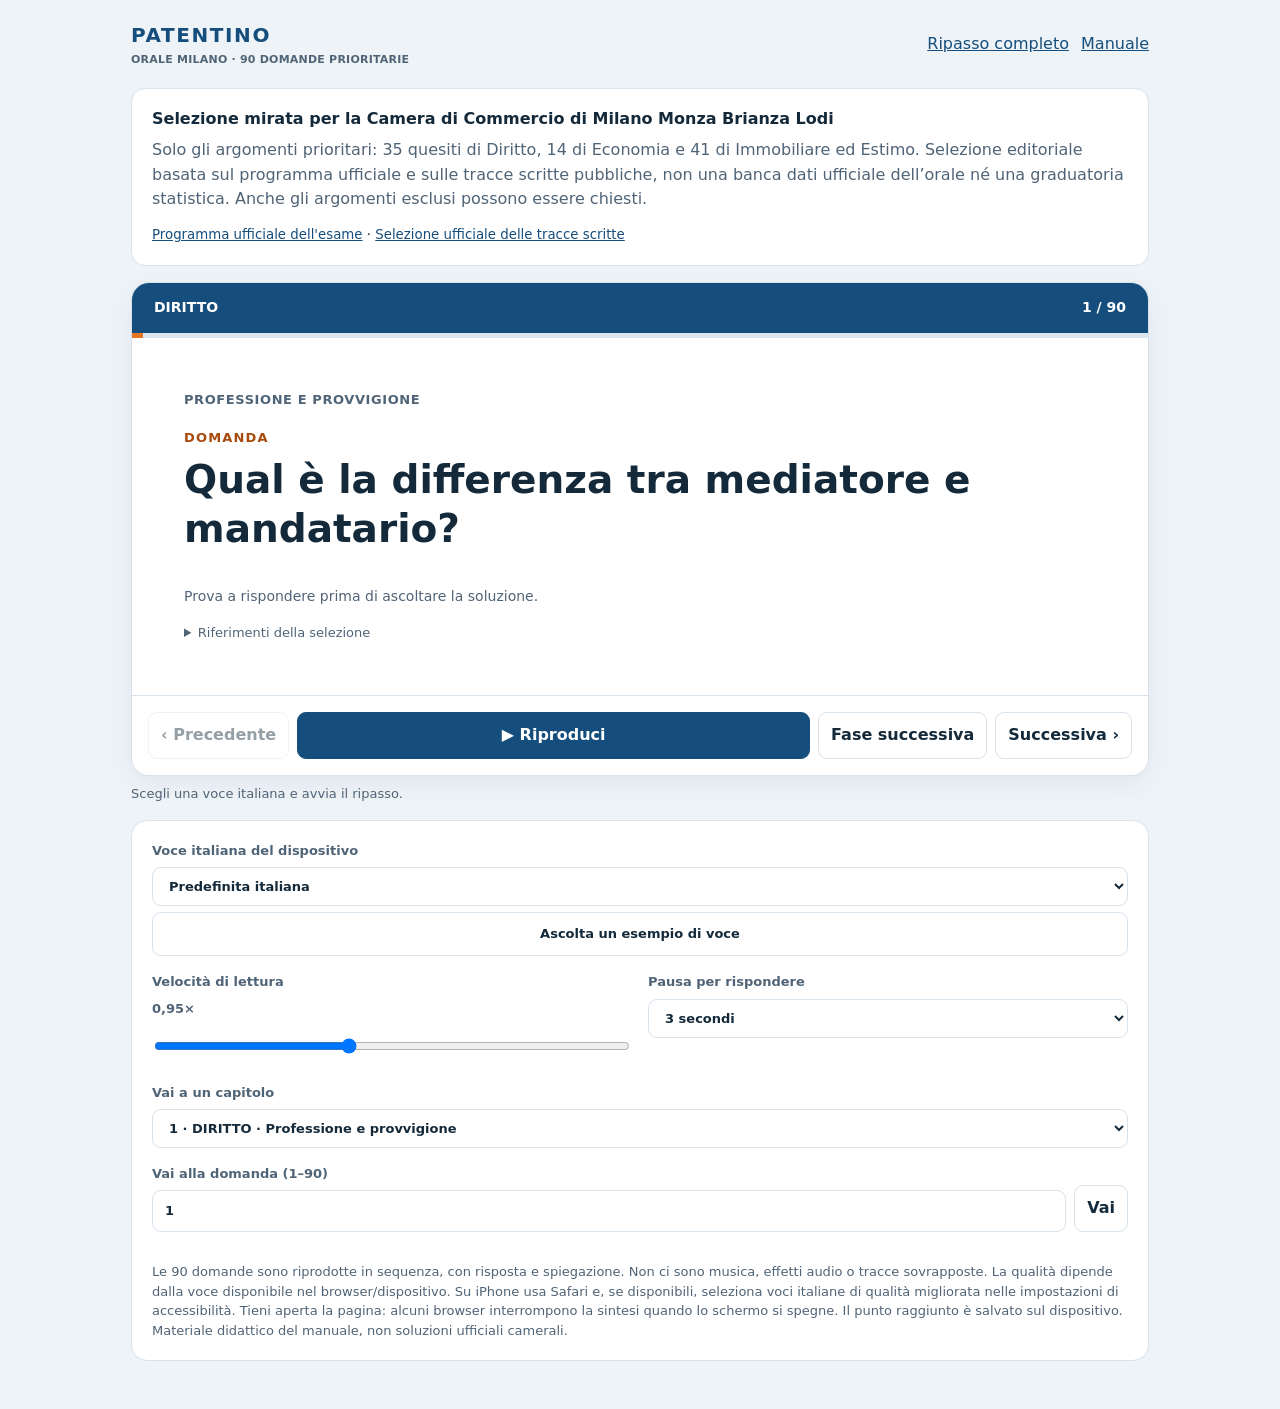
==== orale-milano.html @ 6b8398b7 "Crea selezione di 90 domande prioritarie per orale Milano, con player vocale e riferimenti" ====
<!doctype html>
<html lang="it"><head><meta charset="utf-8"><meta name="viewport" content="width=device-width,initial-scale=1,viewport-fit=cover"><meta name="theme-color" content="#154e7d"><title>PATENTINO | Orale Milano – Domande prioritarie</title>
<style>
:root{color-scheme:light;--blue:#154e7d;--ink:#142a3a;--orange:#e87522;--paper:#fff;--muted:#506477;--line:#d8e2ea}*{box-sizing:border-box}body{margin:0;font:16px/1.55 system-ui,-apple-system,BlinkMacSystemFont,"Segoe UI",sans-serif;background:#eef3f7;color:var(--ink)}main{max-width:1050px;margin:auto;padding:20px 16px 48px}header{display:flex;align-items:center;justify-content:space-between;gap:16px;margin:0 0 20px}.brand{font-weight:850;letter-spacing:.08em;color:var(--blue);font-size:20px}.brand small{display:block;font-size:11px;letter-spacing:.02em;font-weight:600;color:var(--muted)}a{color:var(--blue)}.screen{background:white;border:1px solid var(--line);border-radius:18px;overflow:hidden;box-shadow:0 8px 26px #173e6010}.top{background:var(--blue);color:#fff;padding:14px 22px;display:flex;justify-content:space-between;gap:12px;font-size:14px;font-weight:600}.progress{height:5px;background:#dbe7ef}.progress b{height:100%;display:block;background:var(--orange);transition:width .2s}.content{padding:clamp(22px,5vw,52px);min-height:340px;display:flex;flex-direction:column;justify-content:center}.module{font-size:13px;font-weight:700;letter-spacing:.045em;color:var(--muted);text-transform:uppercase}.stage{font-size:13px;font-weight:800;color:#a84a0c;margin:18px 0 8px;letter-spacing:.09em}h1{font-size:clamp(23px,3.8vw,39px);line-height:1.25;margin:0 0 20px;overflow-wrap:anywhere}.body{font-size:clamp(17px,2.6vw,25px);line-height:1.6;white-space:pre-wrap;overflow-wrap:anywhere}.hint{font-size:14px;color:var(--muted);margin:12px 0 0}.controls{display:flex;align-items:center;flex-wrap:wrap;gap:8px;padding:16px;border-top:1px solid var(--line)}button,select,input{font:inherit;border:1px solid var(--line);border-radius:9px;background:white;color:var(--ink);padding:10px 12px;max-width:100%}button{cursor:pointer;font-weight:650;min-height:44px}button:disabled{opacity:.45;cursor:default}.primary{background:var(--blue);border-color:var(--blue);color:#fff;flex:1;min-width:145px}.settings{display:grid;grid-template-columns:repeat(2,minmax(0,1fr));gap:16px;background:#fff;padding:20px;margin-top:16px;border:1px solid var(--line);border-radius:16px}label{display:flex;flex-direction:column;gap:6px;font-size:13px;font-weight:650;color:var(--muted)}select{width:100%;color:var(--ink)}.inline{display:flex;align-items:center;gap:8px}.inline input{flex:1;min-width:0}.wide{grid-column:1/-1}.note{color:var(--muted);font-size:13px;line-height:1.5;margin-top:14px}#status{font-size:13px;color:var(--muted);min-height:1.5em;margin:8px 0}.question-picker{display:flex;gap:8px;align-items:end}.question-picker label{flex:1}.question-picker input{width:100%}.error{color:#a52719}button:focus-visible,select:focus-visible,input:focus-visible,a:focus-visible{outline:3px solid #e87522;outline-offset:2px}@media(max-width:600px){.settings{grid-template-columns:1fr}.wide{grid-column:auto}.content{min-height:350px}.top{font-size:12px;padding:12px 15px}.controls button{padding:9px 10px}.brand{font-size:17px}}@media(prefers-reduced-motion:reduce){*{transition:none!important}}
</style></head><body><main><header><div class="brand">PATENTINO<small>ORALE MILANO · 90 DOMANDE PRIORITARIE</small></div><div style="display:flex;gap:12px;flex-wrap:wrap;justify-content:flex-end"><a href="./videoripasso-voce.html">Ripasso completo</a><a href="./index.html">Manuale</a></div></header>
<section style="background:#fff;border:1px solid var(--line);border-radius:14px;padding:18px 20px;margin-bottom:16px"><strong>Selezione mirata per la Camera di Commercio di Milano Monza Brianza Lodi</strong><p style="margin:6px 0 10px;color:var(--muted)">Solo gli argomenti prioritari: 35 quesiti di Diritto, 14 di Economia e 41 di Immobiliare ed Estimo. Selezione editoriale basata sul programma ufficiale e sulle tracce scritte pubbliche, non una banca dati ufficiale dell’orale né una graduatoria statistica. Anche gli argomenti esclusi possono essere chiesti.</p><small><a href="https://www.milomb.camcom.it/materie-e-svolgimento-esame-mediatori" target="_blank" rel="noopener">Programma ufficiale dell'esame</a> · <a href="https://www.milomb.camcom.it/database-esami-selezione-domande-prove-scritte" target="_blank" rel="noopener">Selezione ufficiale delle tracce scritte</a></small></section>
<section class="screen" aria-label="Lettore didattico"><div class="top"><span id="sector">DIRITTO</span><span id="counter">1 / 90</span></div><div class="progress"><b id="progress"></b></div><div class="content"><div id="module" class="module"></div><div id="stage" class="stage"></div><h1 id="question"></h1><div id="body" class="body"></div><p class="hint" id="hint"></p><details id="evidence" style="margin-top:16px;font-size:13px;color:var(--muted)"><summary>Riferimenti della selezione</summary><div id="evidence-body"></div></details></div><div class="controls"><button id="prev" type="button">‹ Precedente</button><button id="play" class="primary" type="button">▶ Avvia ripasso</button><button id="skip" type="button">Fase successiva</button><button id="next" type="button">Successiva ›</button></div></section>
<p id="status" role="status">Scegli una voce italiana e avvia il ripasso.</p>
<section class="settings"><label class="wide">Voce italiana del dispositivo<select id="voice"><option value="">Predefinita italiana</option></select><button id="preview" type="button">Ascolta un esempio di voce</button></label><label>Velocità di lettura <span id="rateLabel">0,95×</span><input id="rate" type="range" min="0.75" max="1.25" step="0.05" value="0.95"></label><label>Pausa per rispondere<select id="delay"><option value="0">Nessuna</option><option value="3" selected>3 secondi</option><option value="5">5 secondi</option><option value="10">10 secondi</option></select></label><label class="wide">Vai a un capitolo<select id="chapter"></select></label><div class="wide question-picker"><label>Vai alla domanda (1–90)<input type="number" id="jump" min="1" max="90" value="1"></label><button id="go" type="button">Vai</button></div><div class="wide note">Le 90 domande sono riprodotte in sequenza, con risposta e spiegazione. Non ci sono musica, effetti audio o tracce sovrapposte. La qualità dipende dalla voce disponibile nel browser/dispositivo. Su iPhone usa Safari e, se disponibili, seleziona voci italiane di qualità migliorata nelle impostazioni di accessibilità. Tieni aperta la pagina: alcuni browser interrompono la sintesi quando lo schermo si spegne. Il punto raggiunto è salvato sul dispositivo. Materiale didattico del manuale, non soluzioni ufficiali camerali.</div></section></main>
<script id="data" type="application/json">[{"n":1,"sector":"diritto","module":"Professione e provvigione","level":"STANDARD","q":"Qual è la differenza tra mediatore e mandatario?","a":"Il mediatore ex art. 1754 c.c. mette in relazione due o più parti per concludere un affare senza vincoli di collaborazione, dipendenza o rappresentanza.","e":"Il mandatario, invece, è obbligato a compiere atti giuridici nell’interesse del mandante, con o senza rappresentanza. La differenza fondamentale è tra terzietà della mediazione tipica e obbligo di agire per il mandante.","original":1,"trace":[{"line":272,"topic":"PROFESSIONALE","question":"Qual è il carattere distintivo del mediatore?"},{"line":33,"topic":"DIRITTO CIVILE","question":"Che cosa si obbliga a compiere una parte nel contratto di mandato?"}]},{"n":2,"sector":"diritto","module":"Professione e provvigione","level":"STANDARD","q":"Quando matura la provvigione?","a":"Il diritto alla provvigione nasce, ai sensi dell’art. 1755 c.c., quando l’affare è concluso per effetto dell’intervento del mediatore.","e":"Non occorre necessariamente il rogito: un preliminare vincolante può essere sufficiente. Vanno considerate le condizioni sospensive e la concreta efficacia dell’accordo; la prescrizione è ordinariamente annuale ex art. 2950 c.c.","original":2,"trace":[{"line":43,"topic":"DIRITTO CIVILE","question":"In quanto tempo si prescrive il diritto del mediatore al pagamento della provvigione?"},{"line":326,"topic":"PROFESSIONALE","question":"In quanto tempo si prescrive il diritto alla provvigione dell'agente immobiliare ?"}]},{"n":3,"sector":"diritto","module":"Professione e provvigione","level":"STANDARD","q":"Quali circostanze il mediatore deve comunicare alle parti?","a":"L’art. 1759 c.c. impone al mediatore di comunicare alle parti le circostanze note relative alla valutazione e alla sicurezza dell’affare.","e":"La diligenza professionale impedisce di ignorare informazioni che si era tenuti a conoscere; per esempio gravami o elementi rilevanti della situazione dell’immobile.","original":3,"trace":[{"line":336,"topic":"PROFESSIONALE","question":"Nelle fase delle trattative mediate dall'agente immobiliare qual è la più facile violazione del dovere di buona fede da parte del mediatore?"}]},{"n":4,"sector":"diritto","module":"Professione e provvigione","level":"AVANZATA","q":"Una proposta accettata è subordinata al mutuo. L'agente sostiene che la provvigione è già esigibile perché il preliminare è concluso. Ha ragione?","a":"No: l'art. 1757 c.c. fa sorgere il diritto alla provvigione al verificarsi della condizione sospensiva. Occorre distinguere la conclusione del contratto dalla maturazione del compenso. Se la condizione non si avvera, il diritto non sorge secondo questa regola.","e":"Non confondere proposta accettata con condizione avverata.","original":4,"trace":[{"line":280,"topic":"PROFESSIONALE","question":"E' possibile sottoporre il pagamento della provvigione immobiliare ad una condizione potestativa?"}]},{"n":5,"sector":"diritto","module":"Professione e provvigione","level":"AVANZATA","q":"Quando spettano al mediatore il rimborso delle spese e la provvigione? E se intervengono due mediatori?","a":"La provvigione ex art. 1755 presuppone l'affare concluso per effetto dell'intervento. L'art. 1756 prevede separatamente, salvo patti o usi contrari, il rimborso delle spese da parte del soggetto per incarico del quale sono state eseguite anche se l'affare non si conclude. L'art. 1758 c.c. prevede che, se l'affare si conclude per l'intervento di più mediatori, ciascuno abbia diritto a una quota della provvigione. Si deve accertare il contributo causale di ciascuno e il rapporto concreto; non basta avere avuto un incarico.","e":"Gli artt. 1755–1758 c.c. distinguono compenso, spese e pluralità di mediatori: il solo incarico o una visita non bastano per la provvigione.","original":7,"trace":[{"line":292,"topic":"PROFESSIONALE","question":"L'agente immobiliare ha diritto alle spese?"}]},{"n":6,"sector":"diritto","module":"Professione e provvigione","level":"STANDARD","q":"Quali requisiti servono per esercitare l’attività?","a":"Occorrono i requisiti personali e professionali previsti dalla legge 39/1989, il superamento dell’esame e gli adempimenti di avvio al Registro imprese/REA, inclusa la SCIA secondo il caso.","e":"Vanno mantenuti i requisiti, rispettate le incompatibilità e gli obblighi relativi a polizza RC e deposito dei formulari.","original":69,"trace":[{"line":309,"topic":"PROFESSIONALE","question":"Quali caratteristiche necessarie e indispensabili deve avere, secondo la vigente normativa, l'agente d'affari in mediazione?"},{"line":288,"topic":"PROFESSIONALE","question":"In quale momento l'agente d'affari in mediazione deve dimostrare la stipula della polizza assicurativa?"},{"line":284,"topic":"PROFESSIONALE","question":"Il mediatore immobiliare che intende utilizzare, nell'esercizio della sua attività, moduli e formulari\" ha l'obbligo di depositarli a quale ufficio della Camera di commercio?\""}]},{"n":7,"sector":"diritto","module":"Professione e provvigione","level":"STANDARD","q":"Quali sono gli obblighi antiriciclaggio di un’agenzia?","a":"Ai sensi del d.lgs. 231/2007, quando ricorrono i presupposti, l’agente deve effettuare adeguata verifica della clientela, identificare il titolare effettivo, valutare il rischio, conservare le informazioni e segnalare le operazioni sospette all’UIF.","e":"La segnalazione è riservata e non coincide con una denuncia penale.","original":68,"trace":[{"line":271,"topic":"PROFESSIONALE","question":"Ai fini dell'antiriciclaggio chi è il titolare effettivo nell'ambito societario?"},{"line":303,"topic":"PROFESSIONALE","question":"Le agenzie immobiliari conservano i documenti acquisiti sia per assolvere agli obblighi di adeguata verifica della clientela che quelli riguardanti l'operazione, per un periodo di?"},{"line":306,"topic":"PROFESSIONALE","question":"Qual è la legge in materia di antiriciclaggio?"}]},{"n":8,"sector":"diritto","module":"Professione e provvigione","level":"STANDARD","q":"Quali sono le incompatibilità dell'agente immobiliare e quali conseguenze ha l'esercizio abusivo?","a":"L'art. 5 della legge 39/1989 prevede incompatibilità con attività imprenditoriali di produzione, vendita, rappresentanza o promozione dei beni dello stesso settore, con determinati rapporti di lavoro e professioni dello stesso settore, nonché con situazioni di conflitto d'interessi. Occorre verificare le eccezioni e la disciplina vigente. Chi esercita senza i requisiti e gli adempimenti richiesti è soggetto a sanzioni e non ha diritto alla provvigione.","e":"Non confondere il superamento dell'esame con l'avvio dell'attività mediante SCIA e iscrizione al Registro imprese/REA. L'esercizio abusivo può comportare restituzione delle provvigioni e, nei casi previsti, conseguenze penali.","original":null,"trace":[{"line":275,"topic":"PROFESSIONALE","question":"Con cosa è incompatibile l'attività di mediazione immobiliare?"},{"line":318,"topic":"PROFESSIONALE","question":"Chi ha svolto operazioni di mediazione senza essere iscritto al REA ha l'obbligo di restituire la provvigione riscossa?"},{"line":320,"topic":"PROFESSIONALE","question":"Dopo quante sanzioni amministrative per lo svolgimento abusivo dell'attività si applicano le pene previste dall'art. 348 C.P. (esercizio abusivo di una professione)"}],"source":"Legge 3 febbraio 1989, n. 39, artt. 5, 6 e 8"},{"n":9,"sector":"diritto","module":"Proprietà, diritti reali e obbligazioni","level":"STANDARD","q":"Distinguimi capacità giuridica e capacità di agire.","a":"La capacità giuridica è l’idoneità a essere titolare di diritti e doveri e si acquista con la nascita.","e":"La capacità di agire è l’idoneità a compiere validamente atti giuridici e si acquista di regola a 18 anni. Un minore può essere proprietario di una casa ereditata senza poterla vendere autonomamente.","original":9,"trace":[{"line":56,"topic":"DIRITTO CIVILE","question":"In quale momento si acquista la capacità giuridica?"}]},{"n":10,"sector":"diritto","module":"Proprietà, diritti reali e obbligazioni","level":"STANDARD","q":"Quali sono i diritti reali di godimento? Spiega in particolare usufrutto, nuda proprietà e servitù.","a":"Tra i diritti reali di godimento rientrano usufrutto, uso, abitazione, superficie, enfiteusi e servitù. L’usufrutto consente di godere del bene altrui rispettandone la destinazione; uso e abitazione hanno contenuto più ristretto; la superficie separa la costruzione dalla proprietà del suolo, mentre la servitù è un peso a vantaggio di un altro fondo. Per l’enfiteusi si veda anche il modulo di estimo legale.","e":"L'usufrutto di una persona fisica non può eccedere la sua vita; alla sua estinzione la proprietà si consolida. Le servitù gravano su un fondo a vantaggio di un altro fondo.","original":12,"trace":[{"line":29,"topic":"DIRITTO CIVILE","question":"In che cosa consiste il diritto di superficie?"},{"line":55,"topic":"DIRITTO CIVILE","question":"Che cosa attribuisce l’usufrutto al titolare del diritto?"},{"line":62,"topic":"DIRITTO CIVILE","question":"La durata dell’usufrutto può eccedere la vita dell’usufruttuario?"}]},{"n":11,"sector":"diritto","module":"Proprietà, diritti reali e obbligazioni","level":"STANDARD","q":"Qual è la differenza tra possesso e detenzione? Come funziona l'usucapione?","a":"Il possesso è il potere sulla cosa manifestato in un’attività corrispondente alla proprietà o a un altro diritto reale; la detenzione implica il riconoscimento del potere altrui. Un conduttore detiene normalmente l’immobile del locatore. Il possesso utile può condurre all’usucapione se sussistono i requisiti di legge.","e":"L'usucapione ordinaria degli immobili richiede possesso utile protratto per venti anni; esistono fattispecie con termini differenti. Gli atti di tolleranza non bastano.","original":13,"trace":[{"line":39,"topic":"DIRITTO CIVILE","question":"Di che cosa si compone il possesso?"},{"line":27,"topic":"DIRITTO CIVILE","question":"Il diritto di proprietà si estingue per prescrizione?"}]},{"n":12,"sector":"diritto","module":"Proprietà, diritti reali e obbligazioni","level":"STANDARD","q":"Che cos’è un’obbligazione solidale?","a":"Nella solidarietà passiva più debitori sono tenuti alla medesima prestazione e il creditore può pretendere l’intero da ciascuno.","e":"Chi adempie libera gli altri verso il creditore, salvi i rapporti interni e il diritto di regresso secondo la disciplina applicabile.","original":17,"trace":[]},{"n":13,"sector":"diritto","module":"Proprietà, diritti reali e obbligazioni","level":"STANDARD","q":"Qual è la differenza tra pegno, ipoteca e fideiussione?","a":"Pegno e ipoteca sono garanzie reali e attribuiscono prelazione: il pegno riguarda tipicamente mobili o crediti, l’ipoteca beni immobili e altri beni previsti, mediante iscrizione.","e":"La fideiussione è invece una garanzia personale: un terzo si obbliga verso il creditore a garantire il debito altrui.","original":18,"trace":[{"line":38,"topic":"DIRITTO CIVILE","question":"Che cos’è il pegno?"},{"line":64,"topic":"DIRITTO CIVILE","question":"Che cos'è la fideiussione?"},{"line":311,"topic":"PROFESSIONALE","question":"Quali sono le garanzie reali che la legge prevede per i contratti ?"}]},{"n":14,"sector":"diritto","module":"Proprietà, diritti reali e obbligazioni","level":"STANDARD","q":"Illustra ipoteca volontaria, giudiziale e legale e applicalo a un caso immobiliare.","a":"L’ipoteca è un diritto reale di garanzia che richiede pubblicità immobiliare. L’ipoteca può avere titolo volontario, giudiziale o legale secondo la disciplina. L’iscrizione nei registri immobiliari è essenziale; il grado conta nel rapporto fra creditori ipotecari. Non coincide con la proprietà del bene e non impedisce in assoluto il suo trasferimento, pur esponendo l’acquirente ai rischi della garanzia se non cancellata o gestita. Durata dell’efficacia dell’iscrizione e rinnovazione seguono regole proprie. La cancellazione deve risultare nei registri e può seguire procedure differenti in funzione del tipo di finanziamento.","e":"Un venditore estingue il mutuo: occorre verificare il procedimento applicabile per la cancellazione dell’ipoteca. Attenzione: Estinzione del debito e cancellazione formale dell’ipoteca non sono sempre simultanee.","original":106,"trace":[{"line":9,"topic":"DIRITTO CIVILE","question":"Cosa determina il grado di un'ipoteca?"},{"line":32,"topic":"DIRITTO CIVILE","question":"Da che cosa dipende il grado dell’ipoteca?"},{"line":579,"topic":"PUBBLICITÀ IMMOBILIARE","question":"A seconda delle fonti, l'ipoteca si distingue in:"}]},{"n":15,"sector":"diritto","module":"Contratti e compravendita","level":"STANDARD","q":"Quali sono gli elementi essenziali del contratto?","a":"Gli elementi essenziali sono accordo delle parti, causa, oggetto e forma quando prescritta a pena di nullità.","e":"Il contratto è l’accordo diretto a costituire, regolare o estinguere un rapporto giuridico patrimoniale; la vendita immobiliare richiede forma scritta.","original":26,"trace":[{"line":5,"topic":"DIRITTO CIVILE","question":"Come si perfeziona un contratto consensuale?"},{"line":312,"topic":"PROFESSIONALE","question":"Quando un contratto può dirsi concluso?"}]},{"n":16,"sector":"diritto","module":"Contratti e compravendita","level":"AVANZATA","q":"Il venditore firma una proposta modificando soltanto il termine del rogito. Si è concluso il contratto?","a":"No, se la modifica costituisce accettazione non conforme: l'art. 1326 c.c. la considera nuova proposta. Occorre una successiva accettazione conforme comunicata al proponente della nuova proposta.","e":"Una firma non equivale sempre ad accettazione.","original":28,"trace":[{"line":16,"topic":"DIRITTO CIVILE","question":"E' revocabile l'accettazione di una proposta contrattuale?"},{"line":45,"topic":"DIRITTO CIVILE","question":"L'accordo contrattuale normalmente è concluso nel momento in cui"}]},{"n":17,"sector":"diritto","module":"Contratti e compravendita","level":"AVANZATA","q":"Un preliminare contiene la data del rogito e una clausola mutuo: sono entrambe condizioni?","a":"No. Il termine riguarda un evento futuro certo, mentre la condizione riguarda un evento futuro incerto. Il giorno fissato per il definitivo è normalmente un termine di adempimento; la concessione del finanziamento può essere condizione sospensiva.","e":"Non confondere il termine della condizione con l'evento condizionante.","original":29,"trace":[{"line":41,"topic":"DIRITTO CIVILE","question":"Che cos’è il termine?"}]},{"n":18,"sector":"diritto","module":"Contratti e compravendita","level":"AVANZATA","q":"Una caparra di 15.000 euro è stata consegnata; il venditore è inadempiente. L'acquirente può chiedere 30.000 euro e il risarcimento integrale per lo stesso inadempimento?","a":"Con il recesso ex art. 1385 può esigere il doppio, pari a 30.000 euro. Se invece sceglie esecuzione o risoluzione, il danno si liquida secondo le regole ordinarie. Non si sommano automaticamente il rimedio del doppio e il risarcimento integrale.","e":"I rimedi della caparra non sono automaticamente cumulabili.","original":30,"trace":[{"line":7,"topic":"DIRITTO CIVILE","question":"Cos'è la caparra confirmatoria?"},{"line":57,"topic":"DIRITTO CIVILE","question":"Qual è la distinzione tra caparra e penale?"},{"line":276,"topic":"PROFESSIONALE","question":"Cosa s'intende per clausola penale?"}]},{"n":19,"sector":"diritto","module":"Contratti e compravendita","level":"STANDARD","q":"Qual è la differenza tra preliminare e definitivo?","a":"Il preliminare obbliga le parti a stipulare il definitivo e normalmente non trasferisce la proprietà.","e":"Il definitivo di vendita immobiliare trasferisce il diritto mediante il consenso validamente manifestato nella forma richiesta. Il preliminare richiede forma scritta; la sua trascrizione, nelle forme previste, ha efficacia prenotativa temporanea.","original":32,"trace":[{"line":22,"topic":"DIRITTO CIVILE","question":"Con quale tipo di contratto le parti si obbligano a compierne uno successivo?"},{"line":23,"topic":"DIRITTO CIVILE","question":"Il contratto nullo può essere sanato?"}]},{"n":20,"sector":"diritto","module":"Contratti e compravendita","level":"STANDARD","q":"Che differenza c’è fra mandato e procura?","a":"Il mandato è il contratto che obbliga il mandatario a compiere atti giuridici nell’interesse del mandante; la procura conferisce invece il potere di rappresentanza, cioè di agire in nome altrui.","e":"Il mandato può essere con o senza rappresentanza; la procura deve avere forma idonea all’atto.","original":84,"trace":[{"line":8,"topic":"DIRITTO CIVILE","question":"Cosa comporta una procura?"},{"line":33,"topic":"DIRITTO CIVILE","question":"Che cosa si obbliga a compiere una parte nel contratto di mandato?"},{"line":72,"topic":"DIRITTO CIVILE","question":"Che cos'è la procura?"}]},{"n":21,"sector":"diritto","module":"Contratti e compravendita","level":"STANDARD","q":"Confronta comodato e locazione.","a":"La locazione attribuisce il godimento di un bene per un tempo determinato dietro corrispettivo; il comodato consiste nella consegna essenzialmente gratuita di una cosa da usare e restituire.","e":"Il canone distingue normalmente la locazione dal comodato.","original":90,"trace":[{"line":3,"topic":"DIRITTO CIVILE","question":"Che tipo di contratto è il comodato"},{"line":21,"topic":"DIRITTO CIVILE","question":"Che cos’è il comodato?"},{"line":67,"topic":"DIRITTO CIVILE","question":"Che cos'è locazione?"}]},{"n":22,"sector":"diritto","module":"Contratti e compravendita","level":"STANDARD","q":"Qual è la differenza tra nullità e annullabilità di un contratto?","a":"La nullità riguarda vizi particolarmente gravi, come mancanza di elementi essenziali o contrarietà a norme imperative nei casi previsti. L'annullabilità riguarda ad esempio incapacità o vizi del consenso: il contratto produce effetti sino all'annullamento.","e":"L'azione di nullità è generalmente imprescrittibile, salvi gli effetti previsti dall'art. 1422 c.c.; quella di annullamento si prescrive ordinariamente in cinque anni. La nullità non è normalmente convalidabile, mentre l'annullabilità può essere convalidata.","original":97,"trace":[{"line":23,"topic":"DIRITTO CIVILE","question":"Il contratto nullo può essere sanato?"},{"line":46,"topic":"DIRITTO CIVILE","question":"L'annullabilità di un contratto:"},{"line":49,"topic":"DIRITTO CIVILE","question":"In quanti anni si prescrive l’azione di annullamento?"},{"line":69,"topic":"DIRITTO CIVILE","question":"La nullità di un atto può essere rilevata d'ufficio dal giudice?"}]},{"n":23,"sector":"diritto","module":"Contratti e compravendita","level":"STANDARD","q":"Illustra rescissione e risoluzione e applicalo a un caso immobiliare.","a":"Sono rimedi diversi, che riguardano momenti e presupposti differenti. La rescissione può operare per contratto concluso in stato di pericolo o per lesione in presenza dei rigorosi presupposti legali. La risoluzione riguarda invece, fra le principali ipotesi, inadempimento, impossibilità sopravvenuta ed eccessiva onerosità sopravvenuta nei contratti cui si applica. L’inadempimento non deve essere di scarsa importanza, avuto riguardo all’interesse dell’altra parte, quando questa regola è richiesta. Studia diffida ad adempiere, clausola risolutiva espressa, termine essenziale e restituzioni.","e":"Il venditore non si presenta al rogito dopo un preliminare valido: la parte non inadempiente valuta adempimento o risoluzione secondo i presupposti. Attenzione: La rescissione non è un rimedio generale contro ogni affare poco conveniente.","original":99,"trace":[{"line":15,"topic":"DIRITTO CIVILE","question":"E' prevista dall'ordinamento la risoluzione di diritto?"},{"line":75,"topic":"DIRITTO CIVILE","question":"La risoluzione del contratto per inadempimento ha efficacia retroattiva?"}]},{"n":24,"sector":"diritto","module":"Contratti e compravendita","level":"AVANZATA","q":"Il promissario venditore rifiuta il rogito. Il giudice può trasferire l'immobile anche senza la firma del venditore?","a":"L'art. 2932 c.c. consente, quando possibile e non escluso dal titolo, una sentenza che produca gli effetti del contratto non concluso. Per i trasferimenti occorre anche l'adempimento o l'offerta della controprestazione nei termini previsti. Non è un effetto automatico del preliminare.","e":"Esecuzione specifica non significa trasferimento già avvenuto.","original":104,"trace":[{"line":76,"topic":"DIRITTO CIVILE","question":"Che tipo di sentenza è quella che dà esecuzione al contratto preliminare?"}]},{"n":25,"sector":"diritto","module":"Contratti e compravendita","level":"AVANZATA","q":"Il preliminare è registrato ma non trascritto. Il venditore vende a un terzo che trascrive: la registrazione protegge come la trascrizione?","a":"No. La registrazione adempie principalmente funzioni fiscali e non produce l'effetto prenotativo dell'art. 2645-bis. Il preliminare trascritto nelle forme prescritte può tutelare contro formalità successive nei termini previsti.","e":"Registrazione e trascrizione non sono sinonimi.","original":38,"trace":[{"line":270,"topic":"PROFESSIONALE","question":"A cosa serve la trascrizione del contratto preliminare?"},{"line":580,"topic":"PUBBLICITÀ IMMOBILIARE","question":"In quali casi è obbligatoria la trascrizione dei contratti preliminari?"}]},{"n":26,"sector":"diritto","module":"Contratti e compravendita","level":"STANDARD","q":"Che cos'è l'evizione nella compravendita e che differenza c'è rispetto ai vizi della cosa?","a":"L'evizione è la perdita totale o parziale del bene acquistato per effetto di un diritto prevalente di un terzo. Il venditore è tenuto alla garanzia nei limiti e alle condizioni di legge.","e":"I vizi della cosa riguardano difetti che la rendono inidonea all'uso o ne diminuiscono apprezzabilmente il valore. Sono garanzie distinte: artt. 1483 e seguenti e 1490 e seguenti del codice civile.","original":null,"trace":[{"line":2,"topic":"DIRITTO CIVILE","question":"Che cos'è l'evizione:"}],"source":"Codice civile, artt. 1483–1495"},{"n":27,"sector":"diritto","module":"Locazioni, successioni e impresa","level":"STANDARD","q":"Spiegami la differenza fra 4+4 e 3+2.","a":"Il 4+4 abitativo a canone libero ha durata ordinaria di quattro anni più quattro, con le regole di rinnovo e disdetta previste.","e":"Il 3+2 ordinario a canone concordato ha durata di tre anni più due e deve rispettare gli accordi territoriali applicabili per la determinazione del canone. Entrambi sono disciplinati dalla legge 431/1998.","original":43,"trace":[]},{"n":28,"sector":"diritto","module":"Locazioni, successioni e impresa","level":"STANDARD","q":"Quali sono gli obblighi del locatore e del conduttore?","a":"Il locatore deve consegnare la cosa in buono stato, mantenerla idonea all’uso convenuto e garantirne il pacifico godimento.","e":"Il conduttore deve utilizzarla con diligenza, corrispondere il canone e restituirla alla fine del rapporto.","original":44,"trace":[{"line":67,"topic":"DIRITTO CIVILE","question":"Che cos'è locazione?"}]},{"n":29,"sector":"diritto","module":"Locazioni, successioni e impresa","level":"STANDARD","q":"Spiega rinnovo, disdetta e recesso nelle locazioni e applica la regola a un caso immobiliare concreto.","a":"Scadenza contrattuale, rinnovo legale, disdetta e recesso anticipato sono istituti diversi. Nei contratti abitativi le durate minime e le condizioni per impedire determinati rinnovi derivano dalla disciplina speciale. Occorre distinguere il diniego del locatore alla prima scadenza nei casi consentiti dalla legge, il successivo rinnovo e il recesso del conduttore per gravi motivi secondo regole e patti applicabili. Nei contratti non abitativi sono rilevanti ulteriori durate minime, indennità per perdita dell’avviamento ove spettante e particolari regole di preavviso. La formula ‘6 mesi di preavviso’ non descrive da sola tutte le fattispecie.","e":"Un 4+4 arriva alla prima scadenza: il locatore non può sempre impedire il rinnovo solo perché vuole aumentare il canone. Attenzione: Non confondere diniego di rinnovo del locatore e recesso del conduttore per gravi motivi.","original":46,"trace":[]},{"n":30,"sector":"diritto","module":"Locazioni, successioni e impresa","level":"AVANZATA","q":"Il proprietario vende l'appartamento locato. Il nuovo proprietario può far uscire immediatamente l'inquilino?","a":"No. Occorre verificare l'opponibilità della locazione all'acquirente secondo artt. 1599 e seguenti e la disciplina speciale. La vendita non estingue automaticamente il rapporto; possono rilevare data certa, trascrizione e durata.","e":"Vendita dell'immobile e cessazione della locazione sono distinte.","original":50,"trace":[{"line":573,"topic":"PUBBLICITÀ IMMOBILIARE","question":"I contratti di locazione di beni immobili, di durata superiore ai nove anni, devono essere trascritti?"}]},{"n":31,"sector":"diritto","module":"Locazioni, successioni e impresa","level":"STANDARD","q":"Che differenza c’è tra successione legittima e testamentaria?","a":"La successione legittima opera quando manca una valida disposizione testamentaria per i beni interessati; quella testamentaria deriva dalle disposizioni del defunto.","e":"Anche il testamento deve rispettare le quote riservate ai legittimari, ove previste. L’eredità si acquista con accettazione.","original":52,"trace":[{"line":4,"topic":"DIRITTO CIVILE","question":"Come si acquista la qualità di erede?"},{"line":26,"topic":"DIRITTO CIVILE","question":"Il diritto di accettare l'eredità si prescrive?"}]},{"n":32,"sector":"diritto","module":"Locazioni, successioni e impresa","level":"STANDARD","q":"Che cos’è l’accettazione con beneficio d’inventario?","a":"L’accettazione con beneficio d’inventario consente all’erede di limitare la responsabilità per i debiti ereditari secondo le regole di legge, mantenendo distinta la massa ereditaria dal patrimonio personale.","e":"È diversa dall’accettazione pura e semplice e richiede gli adempimenti previsti.","original":51,"trace":[{"line":51,"topic":"DIRITTO CIVILE","question":"L'erede può limitare la sua responsabilità rispetto ai debiti ereditari?"}]},{"n":33,"sector":"diritto","module":"Locazioni, successioni e impresa","level":"STANDARD","q":"Spiega legittima, collazione e riduzione delle disposizioni e applica la regola a un caso immobiliare concreto.","a":"La devoluzione ereditaria deve rispettare i diritti riservati ai legittimari secondo la legge. Le quote di riserva spettano a categorie individuate dalla legge, in rapporto a composizione della famiglia e patrimonio. Donazioni in vita e disposizioni testamentarie possono richiedere riunione fittizia per calcolare lesioni; la collazione riguarda conferimenti tra determinati coeredi, mentre l’azione di riduzione è un rimedio distinto a tutela della legittima. Nella circolazione di immobili provenienti da donazioni o successioni occorre verificare provenienza e rischi giuridici senza presumere che qualunque testamento o donazione impedisca il trasferimento. Le regole dipendono dal caso e dalla disciplina vigente.","e":"Il de cuius ha donato una casa al figlio anni prima e dispone del residuo a favore di terzi: va esaminata la posizione di coniuge e discendenti. Attenzione: Non identificare collazione e riduzione: la prima opera tra coeredi nei casi previsti, la seconda protegge la riserva lesa.","original":54,"trace":[{"line":77,"topic":"DIRITTO CIVILE","question":"La stima della massa dividenda dei beni, nelle successioni , viene fatta secondo il probabile valore di"}]},{"n":34,"sector":"diritto","module":"Locazioni, successioni e impresa","level":"STANDARD","q":"Che cos’è l’azienda?","a":"L’azienda, ai sensi dell’art. 2555 c.c., è il complesso dei beni organizzati dall’imprenditore per l’esercizio dell’impresa.","e":"È distinta dall’impresa, che è l’attività economica, e dall’avviamento, che esprime la capacità dell’organizzazione di generare risultati.","original":61,"trace":[]},{"n":35,"sector":"diritto","module":"Locazioni, successioni e impresa","level":"STANDARD","q":"Come differenzi S.n.c., S.a.s. e S.r.l.?","a":"Nella S.n.c. i soci rispondono solidalmente e illimitatamente secondo legge.","e":"Nella S.a.s. gli accomandatari hanno responsabilità illimitata e amministrano, mentre gli accomandanti hanno responsabilità limitata nei limiti della disciplina. La S.r.l. è società di capitali con autonomia patrimoniale perfetta, salvi casi specifici.","original":62,"trace":[]},{"n":36,"sector":"economia","module":"Fiscalità immobiliare","level":"STANDARD","q":"Quando applicheresti registro e quando IVA?","a":"Nella vendita di abitazione da privato, fuori IVA, si applica di regola il registro proporzionale (9% ordinario o 2% prima casa), con ipotecaria e catastale fisse.","e":"Se la vendita è soggetta a IVA, questa si calcola normalmente sul corrispettivo e le tre imposte d’atto sono generalmente fisse a 200 euro ciascuna. Per le imprese occorre verificare tipo di cedente, ultimazione e opzione IVA.","original":145,"trace":[{"line":249,"topic":"FISCO","question":"Nella compravendita di un alloggio è prevista l'applicazione dell'imposta di registro?"},{"line":253,"topic":"FISCO","question":"Quali sono le condizioni per usufruire dell'IVA al 4% nelle transazioni di unità immobiliari residenziali nell'ipotesi in cui una delle parti sia un'impresa?"},{"line":558,"topic":"MUTUI","question":"Nel piano di ammortamento di un mutuo a rata costante (metodo alla francese), la quota capitale è costante?"}]},{"n":37,"sector":"economia","module":"Fiscalità immobiliare","level":"STANDARD","q":"Che cos’è il prezzo-valore?","a":"Il prezzo-valore consente, quando ricorrono i requisiti previsti per acquisti di abitazioni e pertinenze da persone fisiche che non agiscono nell’attività commerciale o professionale, di determinare la base imponibile delle imposte interessate in base al valore catastale anziché al corrispettivo.","e":"Non si applica indistintamente a ogni compravendita.","original":146,"trace":[{"line":267,"topic":"FISCO","question":"Quando nella compravendita di abitazione tra persone fisiche si dichiara un prezzo superiore al valore catastale è possibile chiedere la tassazione più favorevole?"}]},{"n":38,"sector":"economia","module":"Fiscalità immobiliare","level":"AVANZATA","q":"Rendita 350 euro, acquisto da privato con prima casa e prezzo-valore. Il registro è 808,50 euro?","a":"Il calcolo proporzionale dà 350 × 1,05 × 110 × 2% = 808,50 euro, ma l'imposta di registro ha in questo caso il minimo ordinario di 1.000 euro. Ipotecaria e catastale sono 50 euro ciascuna; eventuali scomputi vanno trattati separatamente.","e":"Non dimenticare il minimo di registro.","original":147,"trace":[{"line":552,"topic":"MUTUI","question":"Dal primo gennaio 2014, per l'acquisto prima casa, l' imposta catastale dovuta è del:"}]},{"n":39,"sector":"economia","module":"Fiscalità immobiliare","level":"STANDARD","q":"Spiegami la cedolare secca e le sue conseguenze.","a":"La cedolare secca è un regime opzionale sostitutivo di alcune imposte sul reddito e sulla registrazione delle locazioni abitative ammesse.","e":"Le aliquote ordinarie indicate nel manuale sono 21% per molti canoni liberi e 10% per il concordato con i requisiti; gli affitti brevi seguono disciplina propria. Il locatore rinuncia agli aggiornamenti del canone, incluso ISTAT, per il periodo dell’opzione.","original":151,"trace":[]},{"n":40,"sector":"economia","module":"Fiscalità immobiliare","level":"STANDARD","q":"Un immobile rivenduto dopo tre anni genera sempre plusvalenza tassabile?","a":"No. Una rivendita entro cinque anni può generare una plusvalenza imponibile, ma esistono eccezioni, tra cui acquisti per successione e uso come abitazione principale per la maggior parte del periodo nei casi previsti.","e":"Terreni edificabili e immobili interessati da determinati interventi agevolati hanno regole speciali. Occorre verificare il caso concreto.","original":152,"trace":[{"line":243,"topic":"FISCO","question":"La plusvalenza realizzata nella vendita di un negozio, acquistato nei cinque anni precedenti la cessione, è soggetta ad imposte?"},{"line":247,"topic":"FISCO","question":"Come devono essere dichiarate le plusvalenze realizzate da privati nella vendita di immobili acquistati o costruiti da meno di 5 anni?"}]},{"n":41,"sector":"economia","module":"Fiscalità immobiliare","level":"STANDARD","q":"Spiega imu e rendita catastale e applicalo a un esempio concreto.","a":"L’IMU utilizza una base imponibile ottenuta secondo regole fiscali, non il valore di mercato. Per numerosi fabbricati la rendita catastale è rivalutata del 5% e moltiplicata per il coefficiente previsto per la categoria; l’aliquota e le eventuali esenzioni dipendono dalla normativa e dalla delibera comunale applicabile. Periodi di possesso, quote e caratteristiche dell’immobile incidono sul tributo. L’abitazione principale può avere trattamenti diversi secondo categoria e presupposti.","e":"Rendita 600 € in categoria con moltiplicatore 160: base imponibile ordinaria 600×1,05×160=100.800 €. Attenzione: Base IMU 100.800 € non significa imposta di 100.800 €.","original":217,"trace":[{"line":476,"topic":"ESTIMO","question":"Con quale criterio viene calcolata l'imposta I.M.U. per un fabbricato civile?"},{"line":481,"topic":"ESTIMO","question":"Da quale elemento si parte per calcolare I'I.M.U.?"},{"line":269,"topic":"FISCO","question":"Se si è titolare di un diritto di usufrutto su un immobile, il soggetto passivo IMU sarà:"}]},{"n":42,"sector":"economia","module":"Fiscalità immobiliare","level":"STANDARD","q":"Quali requisiti occorrono per le agevolazioni prima casa? E quali pertinenze possono essere agevolate?","a":"Occorre un'abitazione ammessa al beneficio, esclusi A/1, A/8 e A/9, e rispettare i requisiti soggettivi della nota II-bis all'art. 1 della Tariffa del DPR 131/1986. In generale rilevano residenza o attività nel comune, diritti su altre abitazioni nello stesso comune e precedenti acquisti agevolati.","e":"In caso di trasferimento della residenza il termine ordinario è 18 mesi. Sono ammesse, alle condizioni di legge, una pertinenza per ciascuna categoria C/2, C/6 e C/7. Prima casa fiscale e abitazione principale IMU sono concetti distinti.","original":null,"trace":[{"line":234,"topic":"FISCO","question":"A chi è richiesto il requisito della residenza per fruire delle agevolazioni prima casa?"},{"line":253,"topic":"FISCO","question":"Quali sono le condizioni per usufruire dell'IVA al 4% nelle transazioni di unità immobiliari residenziali nell'ipotesi in cui una delle parti sia un'impresa?"},{"line":257,"topic":"FISCO","question":"Un box è stato acquistato con atto separato successivamente all'acquisto della prima casa. E' possibile applicare l'aliquota ridotta dell'IVA?"},{"line":562,"topic":"MUTUI","question":"Un privato, che acquista una prima casa di lusso, ha diritto alle agevolazioni fiscali?"}],"source":"https://www1.agenziaentrate.gov.it/web_app_entrate/guida_acquisto_casa.html"},{"n":43,"sector":"economia","module":"Fiscalità immobiliare","level":"STANDARD","q":"Calcola il valore catastale da una rendita di 900 €.","a":"Per un’abitazione ammessa al prezzo-valore: con benefici prima casa, 900 × 1,05 × 110 = 103.950 euro; senza benefici, nel caso ordinario di molte abitazioni, 900 × 1,05 × 120 = 113.400 euro.","e":"La domanda non specifica il regime, perciò occorre distinguerli; questi moltiplicatori non sono universali.","original":160,"trace":[{"line":395,"topic":"CATASTO","question":"Consultando i dati di classamento, con la rendita catastale si può determinare:"}]},{"n":44,"sector":"economia","module":"Fiscalità immobiliare","level":"STANDARD","q":"Quando si registra un contratto di locazione e quali adempimenti seguono?","a":"In generale la registrazione deve avvenire entro trenta giorni dalla stipula o dalla decorrenza se anteriore, salvo i casi esclusi. Il modello RLI permette di registrare il contratto e comunicare gli adempimenti successivi, come proroga, risoluzione e cessione.","e":"La cedolare secca non esonera dalla registrazione. Vanno distinti imposta di registro, bollo e tassazione del reddito da locazione.","original":232,"trace":[{"line":17,"topic":"DIRITTO CIVILE","question":"Entro quanto tempo dalla data del contratto si deve registrare un contratto di locazione?"},{"line":570,"topic":"PUBBLICITÀ IMMOBILIARE","question":"A chi vanno versate le imposte di registro per i contratti di Locazione?"}]},{"n":45,"sector":"economia","module":"Mutui e credito","level":"STANDARD","q":"Differenza tra TAN, TAEG e spread?","a":"Il TAN è il tasso annuo nominale degli interessi; il TAEG è l’indicatore annuo del costo complessivo del credito comprensivo degli oneri previsti; lo spread è il margine applicato dalla banca al parametro di riferimento, ad esempio nel tasso variabile.","e":"Due mutui con identico TAN possono avere TAEG differente per spese accessorie.","original":156,"trace":[]},{"n":46,"sector":"economia","module":"Mutui e credito","level":"STANDARD","q":"Che cosa significa mutuo all’80% LTV?","a":"LTV (Loan to Value) = importo finanziato / valore di riferimento del bene.","e":"Un LTV dell’80% significa, ad esempio, mutuo di 160.000 euro su un valore di 200.000 euro. Non garantisce la concessione del credito: contano anche perizia, merito creditizio e disciplina applicabile.","original":157,"trace":[{"line":550,"topic":"MUTUI","question":"Chi può richiedere un mutuo?"}]},{"n":47,"sector":"economia","module":"Mutui e credito","level":"STANDARD","q":"Spiega rata costante e debito residuo e applicalo a un esempio concreto.","a":"Il piano francese distribuisce quota capitale e interessi lungo le rate. Con capitale C, tasso periodale i, n rate, rata costante A=C×i/[1−(1+i)^(-n)] nell’ipotesi di tasso costante. Quota interessi del periodo = debito residuo × tasso periodale; quota capitale = rata − interessi. Il debito residuo diminuisce dopo ogni pagamento. Per mutui a tasso variabile cambiano le condizioni di calcolo contrattuali.","e":"Capitale 100.000 €, 120 rate mensili al tasso 0,5% mensile: rata teorica circa 1.110,21 €. Attenzione: Non applicare TAN annuale come tasso di un singolo mese.","original":180,"trace":[{"line":551,"topic":"MUTUI","question":"Ci sono diversi metodi per l'estinzione del debito, in Italia si utilizza?"},{"line":557,"topic":"MUTUI","question":"La quota capitale, nel piano di ammortamento di un mutuo (metodo francese), è costante?"},{"line":558,"topic":"MUTUI","question":"Nel piano di ammortamento di un mutuo a rata costante (metodo alla francese), la quota capitale è costante?"}]},{"n":48,"sector":"economia","module":"Mutui e credito","level":"STANDARD","q":"Spiega garanzie, surroga e ammortamento e applicalo a un esempio concreto.","a":"Mutuo e ipoteca sono istituti differenti anche se spesso associati. L’ipoteca garantisce il credito e richiede iscrizione nei registri. La surrogazione del mutuo e altre operazioni di trasferimento o sostituzione del finanziamento hanno discipline specifiche. Il piano alla francese presenta rate tendenzialmente costanti a tasso invariato, quota interessi inizialmente maggiore e quota capitale crescente. Confronta TAN, TAEG, spese, durata, penali dove consentite e condizioni contrattuali.","e":"Due mutui con rata iniziale uguale possono avere costo totale diverso per durata e spese. Attenzione: La cancellazione dell’ipoteca non coincide automaticamente con il mero rimborso di una rata.","original":206,"trace":[{"line":574,"topic":"PUBBLICITÀ IMMOBILIARE","question":"Con quale atto può essere ottenuta la cancellazione dell'ipoteca volontaria dopo il 03/04/2007?"}]},{"n":49,"sector":"economia","module":"Mutui e credito","level":"STANDARD","q":"Che cos'è il mutuo ipotecario e cosa si intende per credito fondiario?","a":"Il mutuo è il contratto con cui una parte consegna una quantità di denaro o altre cose fungibili e l'altra si obbliga a restituirne altrettante della stessa specie e qualità. Nel mutuo ipotecario il credito è garantito da un'ipoteca. Il credito fondiario, disciplinato dall'art. 38 del TUB, riguarda finanziamenti bancari a medio e lungo termine garantiti da ipoteca di primo grado su immobili.","e":"Per l'acquisto di abitazioni le banche finanziano normalmente fino all'80% del valore di perizia, con possibili importi superiori in presenza di ulteriori garanzie. Non confondere il contratto di mutuo con la garanzia ipotecaria.","original":null,"trace":[{"line":528,"topic":"ESTIMO","question":"Che cos'è il mutuo?"},{"line":554,"topic":"MUTUI","question":"Che cos'è il mutuo?"},{"line":563,"topic":"MUTUI","question":"Chi è il mutuante?"}],"source":"https://economiapertutti.bancaditalia.it/aree-tematiche/prestiti/mutuo-ipotecario/index.html"},{"n":50,"sector":"immobiliare","module":"Catasto e pubblicità immobiliare","level":"STANDARD","q":"Leggimi una visura catastale.","a":"Una visura catastale del fabbricato riporta Comune, sezione se presente, foglio, particella e subalterno, che identificano l’unità; categoria, classe, consistenza e rendita ne descrivono il classamento fiscale.","e":"Ad esempio foglio 12, particella 345, subalterno 7 individua una specifica unità. L’intestazione catastale non costituisce normalmente prova definitiva della proprietà.","original":242,"trace":[{"line":371,"topic":"CATASTO","question":"Negli atti del catasto dei fabbricati ogni unità immobiliare viene identificata dal numero del Comune di ubicazione e dal:"},{"line":388,"topic":"CATASTO","question":"Quali dati fornisce una visura attuale catastale per immobile?"},{"line":411,"topic":"CATASTO","question":"Nei rogiti notarili l'unità immobiliare urbana come viene individuata univocamente?"}]},{"n":51,"sector":"immobiliare","module":"Catasto e pubblicità immobiliare","level":"STANDARD","q":"Che differenza c’è tra DOCFA e PREGEO?","a":"DOCFA è la procedura per dichiarare o aggiornare le unità del Catasto fabbricati, ad esempio una variazione della distribuzione interna; PREGEO serve per gli aggiornamenti geometrici del Catasto terreni, come frazionamenti e tipi mappali.","e":"La voltura, invece, aggiorna l’intestazione catastale.","original":243,"trace":[{"line":357,"topic":"CATASTO","question":"Che cos'è il Catasto dei fabbricati?"},{"line":355,"topic":"CATASTO","question":"Da un punto di vista catastale, chi esegue il frazionamento di una particella?"},{"line":368,"topic":"CATASTO","question":"Le mutazioni oggettive si comunicano al catasto tramite una denuncia di:"}]},{"n":52,"sector":"immobiliare","module":"Catasto e pubblicità immobiliare","level":"STANDARD","q":"Illustra volture, successione e banca dati catastale e applicalo a un caso immobiliare.","a":"La voltura aggiorna le intestazioni ma non sostituisce il titolo di provenienza. Successioni, compravendite e altri atti possono determinare aggiornamenti dei dati catastali, spesso mediante procedure telematiche di voltura o flussi collegati agli atti. La corrispondenza fra soggetti, quote e titoli deve essere controllata. La dichiarazione di successione ha funzione fiscale e può comportare volture, ma non coincide con accettazione dell’eredità e relativa trascrizione. L’errore di intestazione catastale va trattato con procedure di correzione senza scambiarlo per un problema automaticamente risolto sul piano civilistico.","e":"Gli eredi risultano catastalmente intestatari dopo successione: il notaio verifica anche accettazione e continuità delle trascrizioni. Attenzione: Voltura e trascrizione non producono lo stesso effetto giuridico.","original":316,"trace":[{"line":367,"topic":"CATASTO","question":"La voltura catastale cosa evidenzia?"},{"line":391,"topic":"CATASTO","question":"Che cos'è la voltura catastale?"}]},{"n":53,"sector":"immobiliare","module":"Catasto e pubblicità immobiliare","level":"STANDARD","q":"Che cosa distingue visura catastale e ipotecaria?","a":"La visura catastale identifica e classifica l’immobile ai fini tecnici e fiscali; l’ispezione ipotecaria permette di ricostruire formalità, passaggi di proprietà e gravami nei registri immobiliari.","e":"La prima non costituisce normalmente prova definitiva della proprietà; la seconda consente di verificare trascrizioni, iscrizioni e annotazioni.","original":71,"trace":[{"line":382,"topic":"CATASTO","question":"Qual è lo scopo fondamentale e istituzionale del catasto?"},{"line":400,"topic":"CATASTO","question":"Presso quale Ufficio è accertato il diritto di proprietà di un immobile?"},{"line":575,"topic":"PUBBLICITÀ IMMOBILIARE","question":"In che luogo si rileva la proprietà di un immobile?"}]},{"n":54,"sector":"immobiliare","module":"Catasto e pubblicità immobiliare","level":"AVANZATA","q":"Tizio vende lo stesso immobile prima a Caio e poi a Sempronio. Chi prevale nei registri?","a":"Nel conflitto tra aventi causa dal medesimo autore, prevale di regola chi trascrive per primo il proprio acquisto secondo l'art. 2644 c.c., anche se il suo contratto è successivo. Bisogna verificare titoli e presupposti, separando i rapporti tra le parti dalla tutela verso terzi.","e":"Anteriorità del contratto non coincide con priorità della trascrizione.","original":73,"trace":[{"line":572,"topic":"PUBBLICITÀ IMMOBILIARE","question":"Dove viene trascritto un atto di compravendita?"},{"line":576,"topic":"PUBBLICITÀ IMMOBILIARE","question":"La trascrizione è una forma di:"}]},{"n":55,"sector":"immobiliare","module":"Catasto e pubblicità immobiliare","level":"STANDARD","q":"A cosa serve il CDU?","a":"Il Certificato di Destinazione Urbanistica (CDU) certifica la destinazione urbanistica del terreno secondo gli strumenti di pianificazione.","e":"È necessario negli atti relativi a terreni nei casi previsti dalla legge. Consente di inquadrare destinazione e disciplina urbanistica, da completare con verifica di indici, vincoli, accessi e potenzialità edificatoria.","original":245,"trace":[{"line":379,"topic":"CATASTO","question":"Per la compravendita di quale immobile occorre il certificato di destinazione urbanistica?"},{"line":632,"topic":"URBANISTICA","question":"Per quale immobile, occorre il certificato di destinazione urbanistica, in caso di compravendita?"}]},{"n":56,"sector":"immobiliare","module":"Catasto e pubblicità immobiliare","level":"STANDARD","q":"Che cos'è il catasto, come si classificano i fabbricati e cosa indica la rendita?","a":"Il catasto è l'inventario degli immobili, con finalità tecniche e fiscali. Le categorie del gruppo A comprendono abitazioni e uffici; B immobili a destinazione collettiva; C unità ordinarie come negozi, depositi e autorimesse; D immobili speciali; E particolari destinazioni; F categorie fittizie. La rendita catastale è una grandezza fiscale determinata secondo le regole di classamento o stima.","e":"A/2 indica abitazione civile, A/3 economica, A/10 uffici e studi privati, C/1 negozi, C/2 depositi, C/6 autorimesse. Per le unità ordinarie categoria, classe e consistenza concorrono alla rendita. Catasto e registri immobiliari hanno funzioni diverse.","original":null,"trace":[{"line":341,"topic":"CATASTO","question":"A quale tipo di immobile corrisponde, nel catasto fabbricati, la categoria A/2?"},{"line":348,"topic":"CATASTO","question":"Che cosa si intende per classamento catastale?"},{"line":357,"topic":"CATASTO","question":"Che cos'è il Catasto dei fabbricati?"},{"line":373,"topic":"CATASTO","question":"Nel Catasto dei fabbricati la classe rappresenta:"},{"line":382,"topic":"CATASTO","question":"Qual è lo scopo fondamentale e istituzionale del catasto?"},{"line":418,"topic":"CATASTO","question":"Quali beni immobili, nel catasto dei fabbricati, appartengono al gruppo A?"}],"source":"Banca camerale – Catasto"},{"n":57,"sector":"immobiliare","module":"Catasto e pubblicità immobiliare","level":"STANDARD","q":"Qual è la differenza fra reddito dominicale e reddito agrario nel catasto terreni?","a":"Il reddito dominicale rappresenta il reddito ordinario attribuito alla proprietà del terreno; il reddito agrario esprime il reddito ordinario riferito al capitale di esercizio e al lavoro di organizzazione della produzione agricola, secondo le regole fiscali.","e":"In un fondo affittato, di regola il proprietario dichiara il reddito dominicale e chi esercita l'attività agricola il reddito agrario. Il valore catastale di un terreno agricolo e il suo valore di mercato non coincidono.","original":null,"trace":[{"line":350,"topic":"CATASTO","question":"Chi è tenuto a pagare le imposte relative al reddito agrario nel caso di fondo affittato?"},{"line":358,"topic":"CATASTO","question":"Che cosa rappresenta il reddito agrario?"},{"line":378,"topic":"CATASTO","question":"Di quale reddito si deve tener conto per determinare il valore catastale di un terreno agricolo?"},{"line":383,"topic":"CATASTO","question":"Se un fondo è affittato, chi è tenuto a pagare le imposte relative al reddito dominicale?"}],"source":"DPR 917/1986, artt. 27–32"},{"n":58,"sector":"immobiliare","module":"Urbanistica ed edilizia","level":"STANDARD","q":"Come controlleresti la conformità urbanistica di una casa?","a":"Richiederei i titoli edilizi e gli elaborati assentiti, ricostruirei lo stato legittimo e farei confrontare da un tecnico lo stato reale con la documentazione comunale.","e":"Eventuali difformità vanno esaminate secondo le norme applicabili: tolleranze, sanatoria, condono o impossibilità di regolarizzazione. Una planimetria catastale aggiornata non dimostra da sola la conformità urbanistica.","original":247,"trace":[{"line":598,"topic":"URBANISTICA","question":"E' consentito, in caso di un intervento realizzato abusivamente , il rilascio del permesso in sanatoria al titolare dell'abuso che presenta domanda di sanatoria edilizia?"},{"line":609,"topic":"URBANISTICA","question":"Per quali interventi, eseguiti in difformità delle normative urbanistiche, si incorre in sanzioni amministrative e penali?"}]},{"n":59,"sector":"immobiliare","module":"Urbanistica ed edilizia","level":"STANDARD","q":"Cosa cambia tra CILA, SCIA e permesso di costruire?","a":"CILA, SCIA e permesso di costruire sono regimi diversi in relazione all’intervento: la CILA riguarda in generale determinati interventi residuali, la SCIA interventi soggetti a segnalazione certificata, il permesso di costruire gli interventi che richiedono un titolo autorizzativo.","e":"La classificazione concreta dipende dal DPR 380/2001 e dalla normativa applicabile; va verificata da un tecnico.","original":248,"trace":[{"line":589,"topic":"URBANISTICA","question":"Cosa significa SCIA?"},{"line":595,"topic":"URBANISTICA","question":"Da chi è rilasciato il permesso di costruire?"},{"line":606,"topic":"URBANISTICA","question":"Cosa prevede la richiesta di un Permesso di costruire?"}]},{"n":60,"sector":"immobiliare","module":"Urbanistica ed edilizia","level":"STANDARD","q":"Che cosa indica l’APE?","a":"L’Attestato di Prestazione Energetica descrive la prestazione energetica dell’immobile attraverso indicatori, tra cui EPgl,nren, e assegna una classe da G ad A4. Involucro, isolamento, serramenti e impianti incidono sul risultato.","e":"La validità ordinaria è dieci anni, subordinata alle condizioni di aggiornamento e controllo previste. Non certifica la conformità urbanistica.","original":254,"trace":[{"line":600,"topic":"URBANISTICA","question":"Qual è l' attuale normativa italiana in vigore dopo la Legge 10/1991 sulla certificazione energetica?"},{"line":616,"topic":"URBANISTICA","question":"Quanto dura la certificazione energetica ?"}]},{"n":61,"sector":"immobiliare","module":"Urbanistica ed edilizia","level":"STANDARD","q":"Spiega indici territoriali e fondiari e applicalo a un esempio concreto.","a":"Gli indici urbanistici esprimono capacità edificatoria secondo unità e definizioni locali. L’indice territoriale fa riferimento alla superficie territoriale, quello fondiario alla superficie fondiaria; non si possono scambiare perché strade, standard e cessioni possono incidere sulla superficie rilevante. I piani indicano talvolta superficie lorda, utile o volume, con definizioni specifiche. Verificare rapporto di copertura, altezze, distacchi e destinazioni ammesse. Il calcolo teorico non prova da solo la possibilità di ottenere un titolo.","e":"Terreno 1.000 m², indice fondiario 0,5 m³/m²: volume teorico 500 m³, salve altre regole. Attenzione: Non convertire automaticamente metri cubi in metri quadrati senza altezza e definizioni normative corrette.","original":265,"trace":[{"line":601,"topic":"URBANISTICA","question":"L'indice di edificabilità di un lotto edificabile è:"},{"line":608,"topic":"URBANISTICA","question":"Per indice di edificabilità fondiaria si intende la volumetria massima misurata in:"},{"line":631,"topic":"URBANISTICA","question":"Che cosa sono le NTA?"}]},{"n":62,"sector":"immobiliare","module":"Urbanistica ed edilizia","level":"STANDARD","q":"Spiega aree edificabili: qual è il valore? e risolvi un caso applicativo.","a":"Il valore dipende dalla concreta potenzialità edilizia e dal mercato. Studia posizione, destinazione, accessi, servizi, rischio e tempi autorizzativi. Il valore deriva dal diritto edificatorio utilizzabile, non solo dalla superficie geografica del lotto.","e":"Due lotti di 1.000 m² con indici e destinazioni differenti possono avere prezzi molto diversi. Attenzione: Non assumere stesso €/m² di terreno a parità di superficie.","original":410,"trace":[{"line":621,"topic":"URBANISTICA","question":"Che cosa si intende per area edificabile?"}]},{"n":63,"sector":"immobiliare","module":"Urbanistica ed edilizia","level":"STANDARD","q":"Che cos'è il PGT in Lombardia e quali sono i suoi tre atti?","a":"Il Piano di Governo del Territorio definisce l'assetto del territorio comunale. Ai sensi dell'art. 7 della legge regionale Lombardia 12/2005 è composto dal Documento di Piano, dal Piano dei Servizi e dal Piano delle Regole.","e":"Il Documento di Piano individua quadro conoscitivo e strategie; il Piano dei Servizi programma dotazioni e attrezzature pubbliche; il Piano delle Regole disciplina gli aspetti regolativi del tessuto urbano. L'edificabilità va verificata negli elaborati vigenti, non nella sola visura catastale.","original":null,"trace":[{"line":586,"topic":"URBANISTICA","question":"Cos'è un Piano Regolatore Generale?"},{"line":625,"topic":"URBANISTICA","question":"Gli strumenti urbanistici obbligatori in ogni comune sono:"},{"line":633,"topic":"URBANISTICA","question":"Quale è la differenza fondamentale tra PGT e PRG?"}],"source":"https://www.regione.lombardia.it/ambiente-e-territorio/pianificazione-territoriale/pianificazione-comunale-e-provinciale/piani-di-governo-del-territorio-pgt"},{"n":64,"sector":"immobiliare","module":"Urbanistica ed edilizia","level":"STANDARD","q":"Che cosa attesta l'agibilità e coincide con la conformità urbanistica?","a":"L'agibilità riguarda le condizioni di sicurezza, igiene, salubrità, risparmio energetico e altri requisiti previsti dall'art. 24 del DPR 380/2001; attualmente è attestata nei casi previsti tramite segnalazione certificata di agibilità.","e":"Non equivale a una sanatoria edilizia né sostituisce il controllo dei titoli e dello stato legittimo. Occorre distinguere agibilità, APE, conformità catastale e urbanistica.","original":null,"trace":[{"line":602,"topic":"URBANISTICA","question":"L'obbligo di produzione del Certificato di Abitabilità, risale al:"},{"line":626,"topic":"URBANISTICA","question":"Cosa attesta il certificato di agibilità?"}],"source":"DPR 380/2001, art. 24"},{"n":65,"sector":"immobiliare","module":"Condominio","level":"STANDARD","q":"Che cosa sono le tabelle millesimali?","a":"Le tabelle millesimali esprimono il valore proporzionale delle singole unità ai fini dei riparti e delle deliberazioni previsti dalla legge.","e":"Si distinguono millesimi generali, tabelle speciali e criteri di ripartizione legati all’uso. Non tutte le spese sono ripartite con la stessa tabella.","original":76,"trace":[{"line":432,"topic":"CONDOMINIO","question":"I millesimi di proprietà generale in base all'articolo 1.118 del c.c., rappresentano:"},{"line":438,"topic":"CONDOMINIO","question":"In un condominio i millesimi di proprietà generale servono per"},{"line":451,"topic":"CONDOMINIO","question":"Le tabelle millesimali d'uso differenziato a cosa servono?"}]},{"n":66,"sector":"immobiliare","module":"Condominio","level":"STANDARD","q":"Come controlli le pendenze condominiali prima del rogito?","a":"Chiederei all’amministratore informazioni su contributi, morosità, delibere e lavori straordinari, fondi e contenziosi.","e":"L’art. 63 disp. att. c.c. prevede la responsabilità solidale dell’acquirente con il venditore per i contributi dell’anno in corso e di quello precedente, salvi i rapporti interni.","original":77,"trace":[{"line":429,"topic":"CONDOMINIO","question":"Come vengono ripartite le spese condominiali?"}]},{"n":67,"sector":"immobiliare","module":"Condominio","level":"STANDARD","q":"Illustra amministratore, rendiconto e delibere e applicalo a un caso immobiliare.","a":"Il condominio ha organi e obblighi contabili secondo le soglie previste dalla legge. L’amministratore rappresenta il condominio nell’ambito dei poteri di legge e delle deliberazioni. Rendiconto annuale, registro di contabilità, riepilogo finanziario e nota sintetica esplicativa hanno funzioni distinte. Convocazione, ordine del giorno, quorum costitutivi e deliberativi dipendono dalla tipologia di assemblea e decisione. Le delibere nulle e annullabili hanno presupposti e termini di impugnazione diversi. Le maggioranze non si ricavano da una sola formula valida per ogni decisione.","e":"L’assemblea approva lavori straordinari: prima di descrivere al compratore il costo verifica delibera, preventivo, rate e fondo speciale quando dovuto. Attenzione: Una delibera approvata non prova automaticamente che ogni singolo intervento sia già pagato.","original":319,"trace":[{"line":431,"topic":"CONDOMINIO","question":"Quali soggetti devono essere convocati in assemblea?"},{"line":432,"topic":"CONDOMINIO","question":"I millesimi di proprietà generale in base all'articolo 1.118 del c.c., rappresentano:"},{"line":444,"topic":"CONDOMINIO","question":"Da chi viene convocata l'assemblea ordinaria?"},{"line":455,"topic":"CONDOMINIO","question":"Quale tipo di maggioranza occorre per la nomina di un amministratore?"}]},{"n":68,"sector":"immobiliare","module":"Condominio","level":"STANDARD","q":"Spiega diritto di sopraelevazione in condominio e risolvi un caso applicativo.","a":"La sopraelevazione e le eventuali indennità seguono norme condominiali specifiche. Occorre esaminare art. 1127 c.c., struttura, diritti, limiti e modalità di calcolo del compenso. Il valore del diritto non coincide automaticamente con prezzo di vendita del nuovo appartamento; includi costi, tempi e condizioni realizzative.","e":"Sopraelevazione teorica con nuovo piano vendibile: sottrai tutti i costi e verifica i requisiti legali. Attenzione: Non presumere il diritto sempre esercitabile in qualsiasi condominio.","original":433,"trace":[{"line":426,"topic":"CONDOMINIO","question":"Che cosa si intende per valore attuale dell'area\" nel calcolo dell'indennizzo nel caso di sopraelevazione?\""},{"line":437,"topic":"CONDOMINIO","question":"In caso di sopraelevazione , l'indennità da corrispondere agli altri proprietari ha ragione d'essere perché"},{"line":461,"topic":"CONDOMINIO","question":"Se l'unità immobiliare è in usufrutto, chi ha diritto di voto all'assemblea?"}]},{"n":69,"sector":"immobiliare","module":"Condominio","level":"STANDARD","q":"Quando nasce un condominio e quando sono obbligatori amministratore e regolamento? Come si ripartiscono le spese?","a":"Il condominio nasce quando nello stesso edificio coesistono proprietà esclusive di soggetti diversi e parti comuni. L'amministratore è obbligatorio quando i condomini sono più di otto; il regolamento quando sono più di dieci. Le spese generali seguono normalmente i millesimi di proprietà, salvo diversa convenzione o criteri specifici previsti dalla legge.","e":"Scale e ascensori seguono l'art. 1124 c.c.: metà in ragione del valore delle unità, metà in proporzione all'altezza del piano. Per i lastrici di uso esclusivo che svolgono funzione di copertura, l'art. 1126 prevede un terzo a carico dell'usuario esclusivo e due terzi degli altri condomini interessati dalla copertura.","original":null,"trace":[{"line":427,"topic":"CONDOMINIO","question":"Come sono ripartite le spese di un terrazzo che è copertura a tetto del condominio e di cui un condomino ha l'uso esclusivo?"},{"line":429,"topic":"CONDOMINIO","question":"Come vengono ripartite le spese condominiali?"},{"line":430,"topic":"CONDOMINIO","question":"Come viene redatta la tabella millesimale, per la ripartizione delle spese di scale ed ascensore art. 1.124 c.c.?"},{"line":433,"topic":"CONDOMINIO","question":"Quando è obbligatorio il regolamento condominiale?"},{"line":459,"topic":"CONDOMINIO","question":"Quando si costituisce un condominio?"},{"line":460,"topic":"CONDOMINIO","question":"Quando è obbligatorio l'amministratore condominiale?"}],"source":"Codice civile, artt. 1117, 1123–1126, 1129 e 1138"},{"n":70,"sector":"immobiliare","module":"Estimo generale e urbano","level":"STANDARD","q":"Qual è la differenza tra valore e prezzo?","a":"Il prezzo è l’importo concretamente pattuito nello scambio; il valore è un giudizio estimativo riferito a scopo, data e condizioni definite.","e":"Un immobile pubblicizzato a 250.000 euro e venduto a 225.000 euro presenta un prezzo richiesto diverso dal prezzo effettivo; nessuno dei due, isolatamente, dimostra il valore di mercato di un altro bene.","original":249,"trace":[{"line":511,"topic":"ESTIMO","question":"Che cosa si intende per prezzo di mercato?"},{"line":512,"topic":"ESTIMO","question":"Qual è la differenza tra prezzo di mercato e valore di stima di un bene?"}]},{"n":71,"sector":"immobiliare","module":"Estimo generale e urbano","level":"STANDARD","q":"Che cos'è l'estimo e quali sono i principali aspetti economici di un bene?","a":"L'estimo è la disciplina che formula giudizi motivati di valore riferiti a uno scopo, una data e condizioni definite. I criteri classici sono valore di mercato, di costo, di trasformazione, complementare e di surrogazione; la capitalizzazione dei redditi è un procedimento di stima e nella tradizione didattica viene anche esaminata come aspetto economico.","e":"Il criterio si sceglie in base al quesito. Un appartamento ordinario si confronta con il mercato; per la convenienza di una trasformazione si confrontano valore finale e costi. I criteri non sono valori da sommare.","original":298,"trace":[{"line":497,"topic":"ESTIMO","question":"L'estimo è una disciplina che"},{"line":518,"topic":"ESTIMO","question":"Quanti sono gli aspetti economici o criteri di valutazione ?"},{"line":524,"topic":"ESTIMO","question":"Che cosa significa, in Estimo, Valore di Mercato\" di un immobile?\""}]},{"n":72,"sector":"immobiliare","module":"Estimo generale e urbano","level":"STANDARD","q":"Spiega ordinarietà e normalità di mercato e risolvi un caso applicativo.","a":"L'ordinarietà richiama condizioni usuali nel segmento esaminato. Finiture fuori standard, condizioni eccezionali e vantaggi specifici possono richiedere rettifiche motivate. Le caratteristiche intrinseche riguardano il bene; quelle estrinseche il contesto. I coefficienti non sono tariffe universali.","e":"Una piscina costata 90.000 euro non comporta necessariamente un identico aumento di valore. Attenzione: Non trasferire il costo di un miglioramento direttamente sul valore.","original":335,"trace":[{"line":537,"topic":"ESTIMO","question":"Nell'estimo, da un punto di vista statistico, per ordinarietà si intende:"}]},{"n":73,"sector":"immobiliare","module":"Estimo generale e urbano","level":"STANDARD","q":"Spiega stima sintetica e analitica e risolvi un caso applicativo.","a":"La stima sintetica usa confronti o parametri; quella analitica esplicita componenti e passaggi. La stima sintetica monoparametrica usa V = S × p quando superficie e prezzo sono omogenei; la pluriparametrica controlla più attributi. Analitica può significare calcolo reddituale, computo costi o flussi attualizzati. L'affidabilità non dipende dal numero delle formule.","e":"95 m² × 2.080 euro/m² = 197.600 euro, prima di verifica di pertinenze e aggiustamenti. Attenzione: Una media aritmetica senza fonti resta una congettura.","original":337,"trace":[{"line":513,"topic":"ESTIMO","question":"Quale tra le seguenti metodologie estimative si può definire analitica?"},{"line":538,"topic":"ESTIMO","question":"Cosa si intende per procedimento di stima?"}]},{"n":74,"sector":"immobiliare","module":"Estimo generale e urbano","level":"STANDARD","q":"Come stimeresti un trilocale in una determinata zona?","a":"Definirei il segmento residenziale della zona considerata, rileverei superficie commerciale, piano, ascensore, stato, pertinenze e diritti.","e":"Raccoglierei transazioni recenti omogenee, correggerei le differenze e formulerei un valore motivato; userei le quotazioni OMI come controllo orientativo, non come unica base. Non assegnerei un valore senza dati aggiornati.","original":250,"trace":[{"line":498,"topic":"ESTIMO","question":"Che cos'è la comparazione?"},{"line":510,"topic":"ESTIMO","question":"Per l'estimo e gli standards valutativi Internazionali ed europei, il fondamentale metodo di stima consiste nel"},{"line":515,"topic":"ESTIMO","question":"Quali sono le fasi principali nelle quali si articola la stima a valore di mercato?"}]},{"n":75,"sector":"immobiliare","module":"Estimo generale e urbano","level":"STANDARD","q":"Spiega valore di costo e ricostruzione e risolvi un caso applicativo.","a":"Importo necessario per produrre, ricostruire o sostituire un bene secondo ipotesi definite. Costo a nuovo, di riproduzione e di sostituzione possono differire; un fabbricato esistente richiede deprezzamento quando appropriato. Il costo storico non coincide con costo attuale o valore di mercato.","e":"Ricostruzione a nuovo 300.000 euro; obsolescenza motivata 70.000: contributo 230.000 prima del valore dell'area. Attenzione: Non confondere preventivo dei lavori e valore complessivo del fabbricato.","original":342,"trace":[{"line":477,"topic":"ESTIMO","question":"Cos'è il costo di ricostruzione?"},{"line":487,"topic":"ESTIMO","question":"Che cos'è il costo di un bene economico?"},{"line":534,"topic":"ESTIMO","question":"La stima in base al costo di costruzione si utilizza"}]},{"n":76,"sector":"immobiliare","module":"Estimo generale e urbano","level":"STANDARD","q":"Spiega valore di trasformazione e risolvi un caso applicativo.","a":"Valore ricavato dal prodotto finale al netto delle componenti economiche necessarie alla trasformazione. Nel modello residuale si considerano ricavi dopo trasformazione, opere, professionisti, permessi, commercializzazione, tempi, finanza, rischio e utile. A progetti pluriennali si applica opportunamente una forma dinamica.","e":"Prodotto finito 1.200.000 euro; costi e remunerazione complessivi 940.000: residuo statico 260.000. Attenzione: Non sottrarre soltanto il prezzo dell'impresa edile.","original":343,"trace":[{"line":517,"topic":"ESTIMO","question":"Quando si applica la stima in base al valore di trasformazione di un fabbricato?"},{"line":535,"topic":"ESTIMO","question":"Nel caso si voglia verificare la convenienza o meno di effettuare una ristrutturazione di un immobile quale procedimento occorre applicare?"}]},{"n":77,"sector":"immobiliare","module":"Estimo generale e urbano","level":"STANDARD","q":"Spiega valore complementare e risolvi un caso applicativo.","a":"Differenza di valore tra intero prima e parte residua dopo una sottrazione o modificazione. È importante per espropri parziali, danni, servitù e distacchi quando il residuo cambia utilità. La perdita non è automaticamente proporzionale ai metri quadrati sottratti.","e":"Terreno completo 180.000 euro, residuo dopo esproprio 137.000: valore complementare 43.000. Attenzione: Non trascurare perdita di accesso o peggioramento funzionale.","original":344,"trace":[{"line":471,"topic":"ESTIMO","question":"Attribuire un valore complementare ad un bene immobile significa:"},{"line":494,"topic":"ESTIMO","question":"In caso di esproprio parziale di un bene per pubblica utilità è rispondente ricercare:"},{"line":529,"topic":"ESTIMO","question":"Il valore complementare come criterio di stima è normalmente utilizzato in caso di:"}]},{"n":78,"sector":"immobiliare","module":"Estimo generale e urbano","level":"STANDARD","q":"Spiega valore di surrogazione e risolvi un caso applicativo.","a":"Valore ricercato mediante un bene alternativo di utilità equivalente. La surrogazione richiede equivalenza sostanziale della funzione, tempi e rischi comparabili e una base economica motivata. È utile dove un bene identico ha pochi confronti ma l'utilità si può ottenere con altre soluzioni.","e":"Un manufatto speciale può essere surrogato dal costo della soluzione alternativa di medesima utilità. Attenzione: Un sostituto di forma simile ma utilità diversa non è equivalente.","original":345,"trace":[{"line":530,"topic":"ESTIMO","question":"Per quali beni è applicabile il valore di surrogazione?"}]},{"n":79,"sector":"immobiliare","module":"Estimo generale e urbano","level":"STANDARD","q":"Spiega capitalizzazione diretta v = r / i e risolvi un caso applicativo.","a":"Per reddito annuale stabilizzato e durevole un modello semplice è V = R/i. R è reddito netto annuo e i saggio in forma decimale; l'ipotesi di reddito costante e perpetuo non è adatta a qualsiasi situazione. Diritti temporanei richiedono specifici fattori di attualizzazione.","e":"R = 12.600 euro e i = 4,5% → V = 12.600/0,045 = 280.000 euro. Attenzione: Non dividere 12.600 per 4,5 e non trattare canone temporaneo come perpetuo.","original":364,"trace":[{"line":510,"topic":"ESTIMO","question":"Per l'estimo e gli standards valutativi Internazionali ed europei, il fondamentale metodo di stima consiste nel"},{"line":544,"topic":"ESTIMO","question":"Quando si utilizza la stima per capitalizzazione dei redditi nella valutazione del fabbricati?"}]},{"n":80,"sector":"immobiliare","module":"Estimo generale e urbano","level":"STANDARD","q":"Spiega determinazione del saggio e risolvi un caso applicativo.","a":"Il saggio deve riflettere i rendimenti del segmento e il rischio. Un procedimento semplificato è i = R/V per immobili comparabili con prezzi e redditi omogenei, dopo eventuali correzioni. Non coincide col tasso legale, con il TAN del mutuo o con un numero nazionale fisso.","e":"Comparabile venduto 240.000 euro con reddito netto 12.000 → i apparente 5%. Attenzione: Non applicare il 5% per ogni immobile senza verificare contesto e condizioni.","original":365,"trace":[{"line":533,"topic":"ESTIMO","question":"La determinazione del saggio medio di capitalizzazione si ottiene"}]},{"n":81,"sector":"immobiliare","module":"Estimo generale e urbano","level":"STANDARD","q":"Come calcoli una superficie commerciale?","a":"Sommerei la superficie principale alle superfici accessorie ragguagliate: S commerciale = S principale + Σ(S accessoria × coefficiente).","e":"Ad esempio 100 m² principali e 10 m² di balcone con coefficiente ipotetico 30% danno 103 m². Il criterio di misura e i coefficienti devono essere dichiarati, motivati e coerenti con i comparabili, senza doppi conteggi.","original":251,"trace":[{"line":500,"topic":"ESTIMO","question":"La superficie lorda complessiva di pavimento è:"},{"line":501,"topic":"ESTIMO","question":"Nel calcolo della superficie commerciale , come vengono conteggiati i muri interni di un'unità abitativa ?"}]},{"n":82,"sector":"immobiliare","module":"Estimo generale e urbano","level":"AVANZATA","q":"Una casa ha 95 m² principali, balcone 12 m² al 25%, cantina 8 m² al 25%, box stimato separatamente 20.000. Prezzo 2.000 €/m². Quanto vale?","a":"Superficie omogeneizzata = 95 + 3 + 2 = 100 m²; abitazione con accessori ragguagliati 200.000; box separato 20.000; totale 220.000 euro. Ipotesi: prezzo unitario non comprende già il box.","e":"Non ragguagliare anche il box se lo aggiungi separatamente.","original":408,"trace":[{"line":501,"topic":"ESTIMO","question":"Nel calcolo della superficie commerciale , come vengono conteggiati i muri interni di un'unità abitativa ?"}]},{"n":83,"sector":"immobiliare","module":"Estimo generale e urbano","level":"STANDARD","q":"Illustra usufrutto, uso, abitazione e nuda proprietà e applicalo a un caso immobiliare.","a":"Il diritto reale trasferito incide sul prezzo e sul potere di godimento. L’usufrutto consente godimento del bene rispettandone la destinazione economica; nudo proprietario e usufruttuario hanno posizioni differenti. Il valore dei diritti temporanei può essere stimato con criteri finanziari o tabelle legali per usi fiscali specifici, ma non va confuso il valore fiscale con il prezzo di mercato. Età del titolare, durata, reddito godibile, spese e rischio influiscono sulle valutazioni. Diritti di uso e abitazione hanno limiti propri e differiscono dall’usufrutto.","e":"Una casa è venduta con riserva dell’usufrutto del venditore: l’acquirente paga la nuda proprietà e non ottiene immediato godimento pieno. Attenzione: Il valore della nuda proprietà non è un coefficiente fisso valido per ogni finalità.","original":308,"trace":[{"line":470,"topic":"ESTIMO","question":"A cosa corrisponde il reddito netto dell'usufruttuario?"},{"line":490,"topic":"ESTIMO","question":"Il valore del diritto di usufrutto si ottiene:"},{"line":545,"topic":"ESTIMO","question":"Un alloggio gravato da diritto di usufrutto ha un valore di mercato pari al :"}]},{"n":84,"sector":"immobiliare","module":"Estimo legale e agrario","level":"STANDARD","q":"Spiega espropriazione per pubblica utilità e risolvi un caso applicativo.","a":"L'espropriazione è una fattispecie legale e l'indennità segue la disciplina del caso. Occorre individuare bene espropriato, destinazione urbanistica rilevante, data legale, procedimento, leggi applicabili e giurisprudenza. L'indennità non è sempre il semplice prodotto di metri quadrati per una tariffa fissa. Il DPR 327/2001 e norme speciali richiedono verifica aggiornata.","e":"Un terreno edificabile e uno agricolo della stessa estensione possono seguire criteri e indennizzi diversi. Attenzione: Non applicare in ogni caso i vecchi valori agricoli medi come indennità automatica.","original":428,"trace":[{"line":494,"topic":"ESTIMO","question":"In caso di esproprio parziale di un bene per pubblica utilità è rispondente ricercare:"}]},{"n":85,"sector":"immobiliare","module":"Estimo legale e agrario","level":"STANDARD","q":"Come valuteresti un terreno agricolo?","a":"Rileverei superficie, qualità colturale, fertilità, irrigazione, accessi, forma, fabbricati, contratti, vincoli e servitù.","e":"Applicherei il confronto con vendite di fondi realmente omogenei o, se pertinente, la capitalizzazione del reddito netto ordinario con un saggio coerente. Distinguerei il valore agricolo attuale dalla mera aspettativa di edificabilità.","original":257,"trace":[{"line":541,"topic":"ESTIMO","question":"Quali caratteristiche sono da considerare intrinseche per un fondo rustico ?"}]},{"n":86,"sector":"immobiliare","module":"Estimo legale e agrario","level":"STANDARD","q":"Che cosa si intende per prelazione agraria?","a":"La prelazione agraria attribuisce a soggetti qualificati, quando sussistono i requisiti previsti dalla legge, la preferenza nell’acquisto di un fondo agricolo alle condizioni offerte al terzo.","e":"Prima della vendita occorre verificare i titolari, gli eventuali rapporti agrari, la destinazione del terreno e la procedura applicabile.","original":258,"trace":[]},{"n":87,"sector":"immobiliare","module":"Estimo legale e agrario","level":"STANDARD","q":"Spiega frutti pendenti e anticipazioni colturali e risolvi un caso applicativo.","a":"La stima può riguardare prodotti in maturazione o costi anticipati su colture in corso. La valutazione di frutti pendenti considera produzione attesa, tempi, costi futuri di raccolta e rischio secondo il criterio pertinente; le anticipazioni colturali riguardano spese già effettuate e non esaurite. Le due fattispecie non sono sinonimi.","e":"Grano in crescita con valore di vendita atteso 22.000 e costi futuri 5.000: controllo preliminare del risultato netto 17.000 prima di altri aspetti. Attenzione: Non attribuire a coltura in campo il prezzo lordo di tutto il prodotto raccolto senza costi e rischio.","original":440,"trace":[]},{"n":88,"sector":"immobiliare","module":"Mercato immobiliare urbano e agrario","level":"STANDARD","q":"Quali fattori incidono sul prezzo di una casa?","a":"Incidono domanda e offerta, redditi, occupazione, accesso al credito, tassi, demografia, servizi, infrastrutture, disponibilità di immobili e aspettative.","e":"Sul singolo bene contano microzona, dimensione, stato, piano, dotazioni, diritti e data della stima.","original":158,"trace":[]},{"n":89,"sector":"immobiliare","module":"Mercato immobiliare urbano e agrario","level":"STANDARD","q":"Come useresti le quotazioni OMI?","a":"L’Osservatorio del Mercato Immobiliare dell’Agenzia delle Entrate pubblica intervalli di quotazioni semestrali per zone e tipologie. Le quotazioni OMI sono informazioni di contesto: non costituiscono una perizia puntuale, né sempre si riferiscono a transazioni specifiche comparabili. Servono a leggere tendenze e range, accompagnate da comparabili, stato del bene, pertinenze e data. Distingui numero di compravendite, prezzi, quotazioni e tempi di assorbimento.","e":"OMI indica 1.500–1.900 €/m²: un attico ristrutturato non è automaticamente valutabile al massimo del range. Attenzione: Non vendere il range OMI come “prezzo certo” di un immobile.","original":159,"trace":[]},{"n":90,"sector":"immobiliare","module":"Mercato immobiliare urbano e agrario","level":"STANDARD","q":"Come descriveresti il mercato immobiliare di Milano e come valuteresti prezzi e usi del mercato urbano e agrario?","a":"Partirei da dati aggiornati e verificabili: compravendite e quotazioni OMI, prezzi effettivi e comparabili per microzona, destinazione, qualità e data. Nel mercato urbano distinguerei centro, semicentro e periferia, nuove costruzioni e usato, accessibilità e caratteristiche del bene. Per i terreni agricoli considererei coltura, fertilità, irrigazione, accessi, produttività, contratti e vincoli.","e":"Non presenterei un prezzo medio cittadino come valore certo. Per i prezzi attuali consultare le pubblicazioni OMI dell'Agenzia delle Entrate; per gli usi e le consuetudini locali consultare la raccolta degli usi della Camera di Commercio. Le condizioni specifiche della trattativa prevalgono sulle semplici abitudini, nei limiti di legge.","original":null,"trace":[],"source":"Programma ufficiale dell'orale – mercato urbano e agrario, prezzi e usi"}]</script>
<script>
'use strict';
const data=JSON.parse(document.getElementById('data').textContent);
const $=id=>document.getElementById(id), synth=window.speechSynthesis;
const sectorNames={diritto:'DIRITTO',economia:'ECONOMIA',immobiliare:'IMMOBILIARE ED ESTIMO'};
let idx=0,phase=0,chunk=0,running=false,token=0,timer=null,current=null,voices=[],previewing=false,finished=false;
const stages=['DOMANDA','RISPOSTA','SPIEGAZIONE'];
try{let saved=JSON.parse(localStorage.getItem('patentino-milano-priorita-v1')||'{}');if(Number.isInteger(saved.idx))idx=Math.max(0,Math.min(data.length-1,saved.idx));if(Number.isInteger(saved.phase))phase=Math.max(0,Math.min(2,saved.phase));}catch(e){}
function save(){try{localStorage.setItem('patentino-milano-priorita-v1',JSON.stringify({idx,phase}));}catch(e){}}
function render(){let r=data[idx];const ev=$('evidence-body');ev.replaceChildren();$('evidence').open=false;const intro=document.createElement('p');intro.textContent=r.trace.length?'Tracce affini della selezione scritta pubblica milanese (numerazione della banca del sito):':'Argomento prioritario ricavato dal programma ufficiale e dal manuale.';ev.append(intro);for(const t of r.trace){const d=document.createElement('div');d.textContent='N. '+t.line+' · '+t.topic+' — '+t.question;ev.append(d);}if(r.original){const d=document.createElement('p');const a=document.createElement('a');a.href='./videoripasso-voce.html?q='+r.original;a.textContent='Corrispondente nel ripasso completo: domanda '+r.original;d.append(a);ev.append(d);}if(r.source){const d=document.createElement('p');if(r.source.startsWith('https://')){const a=document.createElement('a');a.href=r.source;a.target='_blank';a.rel='noopener';a.textContent='Fonte di approfondimento';d.append(a);}else d.textContent='Riferimento: '+r.source;ev.append(d);}$('sector').textContent=sectorNames[r.sector]||r.sector;$('counter').textContent=(idx+1)+' / '+data.length;$('progress').style.width=((idx+1)/data.length*100)+'%';$('module').textContent=r.module+(r.level==='AVANZATA'?' · AVANZATA':'');$('stage').textContent=stages[phase];$('question').textContent=r.q;$('body').textContent=phase===0?'':phase===1?r.a:r.e;$('hint').textContent=phase===0?'Prova a rispondere prima di ascoltare la soluzione.':'';$('jump').value=idx+1;$('play').textContent=running?'Ⅱ Pausa':finished?'▶ Ricomincia':'▶ Riproduci';$('prev').disabled=idx===0;$('next').disabled=idx===data.length-1;save();}
function status(s){$('status').textContent=s;}
function voiceScore(v){return (/enhanced|premium|migliorat|siri|natural|neural|online/i.test(v.name)?10:0)+(v.lang.toLowerCase()==='it-it'?3:0)+(v.localService?1:0);}
function loadVoices(){if(!synth)return;const old=$('voice').value;voices=synth.getVoices().filter(v=>/^it(?:[-_]|$)/i.test(v.lang)).sort((a,b)=>voiceScore(b)-voiceScore(a));$('voice').replaceChildren(new Option('Predefinita italiana',''));for(const v of voices)$('voice').add(new Option(v.name+' · '+v.lang,v.voiceURI));if(voices.some(v=>v.voiceURI===old))$('voice').value=old;else if(voices.length)$('voice').value=voices[0].voiceURI;}
if(synth){loadVoices();synth.addEventListener('voiceschanged',loadVoices);}else{status('Questo browser non supporta la sintesi vocale. Apri la pagina in Safari o Edge.');$('play').disabled=true;$('preview').disabled=true;}
for(let i=0;i<data.length;i++){if(i===0||data[i].module!==data[i-1].module||data[i].sector!==data[i-1].sector){$('chapter').add(new Option((i+1)+' · '+sectorNames[data[i].sector]+' · '+data[i].module,i));}}
$('chapter').addEventListener('change',()=>jump(Number($('chapter').value)));
function normalize(t){return t.replace(/artt\./gi,'articoli ').replace(/art\./gi,'articolo ').replace(/c\.c\./gi,'codice civile').replace(/d\.lgs\./gi,'decreto legislativo').replace(/DPR/gi,'decreto del Presidente della Repubblica').replace(/€/g,' euro ').replace(/m²/g,' metri quadrati ').replace(/×/g,' per ').replace(/÷/g,' diviso ').replace(/≈/g,' circa ').replace(/%/g,' per cento ').replace(/Σ/g,' somma di ').replace(/²/g,' al quadrato ').replace(/³/g,' al cubo ').replace(/−/g,' meno ');}
function pieces(t){const s=normalize(t), out=[];let rest=s.trim();while(rest.length>220){let cut=-1;for(const mark of ['. ','; ',': ', ', ']){let at=rest.lastIndexOf(mark,200);if(at>=65){cut=at+1;break;}}if(cut<0)cut=rest.lastIndexOf(' ',200);if(cut<1)cut=200;out.push(rest.slice(0,cut).trim());rest=rest.slice(cut).trim();}if(rest)out.push(rest);return out;}
function utterance(t){let u=new SpeechSynthesisUtterance(t);u.lang='it-IT';u.rate=Number($('rate').value);u.pitch=1;u.volume=1;let v=voices.find(v=>v.voiceURI===$('voice').value);if(v)u.voice=v;return u;}
function cancel(){token++;clearTimeout(timer);timer=null;current=null;if(synth)synth.cancel();previewing=false;}
function pause(){cancel();running=false;render();status('In pausa. Riprendi dalla frase corrente.');}
function texts(){let r=data[idx];return pieces(phase===0?'Domanda '+r.n+'. '+r.q:phase===1?'Risposta. '+r.a:'Spiegazione. '+r.e);}
function speak(){if(!running||!synth)return;let items=texts();if(chunk>=items.length){let wait=phase===0?Number($('delay').value)*1000:650;let id=token;status(phase===0?'Pausa per riflettere…':'');timer=setTimeout(()=>{if(id===token&&running)advance(true);},wait);return;}let id=token,u=utterance(items[chunk]);current=u;status('In riproduzione · '+stages[phase].toLowerCase());u.onend=()=>{if(id!==token||!running)return;current=null;chunk++;speak();};u.onerror=e=>{if(id!==token)return;running=false;current=null;render();status('Riproduzione interrotta ('+e.error+'). Tocca Riproduci o cambia voce.');};synth.speak(u);}
function advance(auto){cancel();if(phase<2){phase++;}else if(idx<data.length-1){idx++;phase=0;}else{running=false;finished=true;render();status('Ripasso terminato. Tutte le 90 domande completate.');return;}chunk=0;render();if(running&&auto)speak();}
function jump(i){$('evidence').open=false;cancel();idx=Math.max(0,Math.min(data.length-1,i));phase=0;chunk=0;finished=false;render();if(running)speak();}
$('play').onclick=()=>{if(!synth)return;if(running){pause();return;}cancel();if(finished){idx=0;phase=0;chunk=0;finished=false;}running=true;render();speak();};
$('skip').onclick=()=>advance(true);$('prev').onclick=()=>jump(idx-1);$('next').onclick=()=>jump(idx+1);$('go').onclick=()=>{let n=Number($('jump').value);if(Number.isFinite(n))jump(Math.round(n)-1);};
$('rate').oninput=()=>{$('rateLabel').textContent=Number($('rate').value).toFixed(2).replace('.',',')+'×';};
$('voice').onchange=()=>{if(running){cancel();speak();}else if(previewing)cancel();};
$('preview').onclick=()=>{if(!synth)return;pause();previewing=true;const id=token;const u=utterance('Qual è la differenza tra mediatore e mandatario? Il mediatore mette in relazione le parti, senza vincoli di collaborazione, dipendenza o rappresentanza. Il mandatario, invece, agisce nell’interesse del mandante.');current=u;status('Anteprima della voce selezionata…');u.onend=()=>{if(id===token){previewing=false;current=null;status('Anteprima terminata. Puoi avviare il ripasso.');}};u.onerror=e=>{if(id===token){previewing=false;status('Voce non disponibile: scegli un’altra voce italiana.');}};synth.speak(u);};
window.addEventListener('pagehide',()=>{cancel();running=false;save();});
render();
</script></body></html>
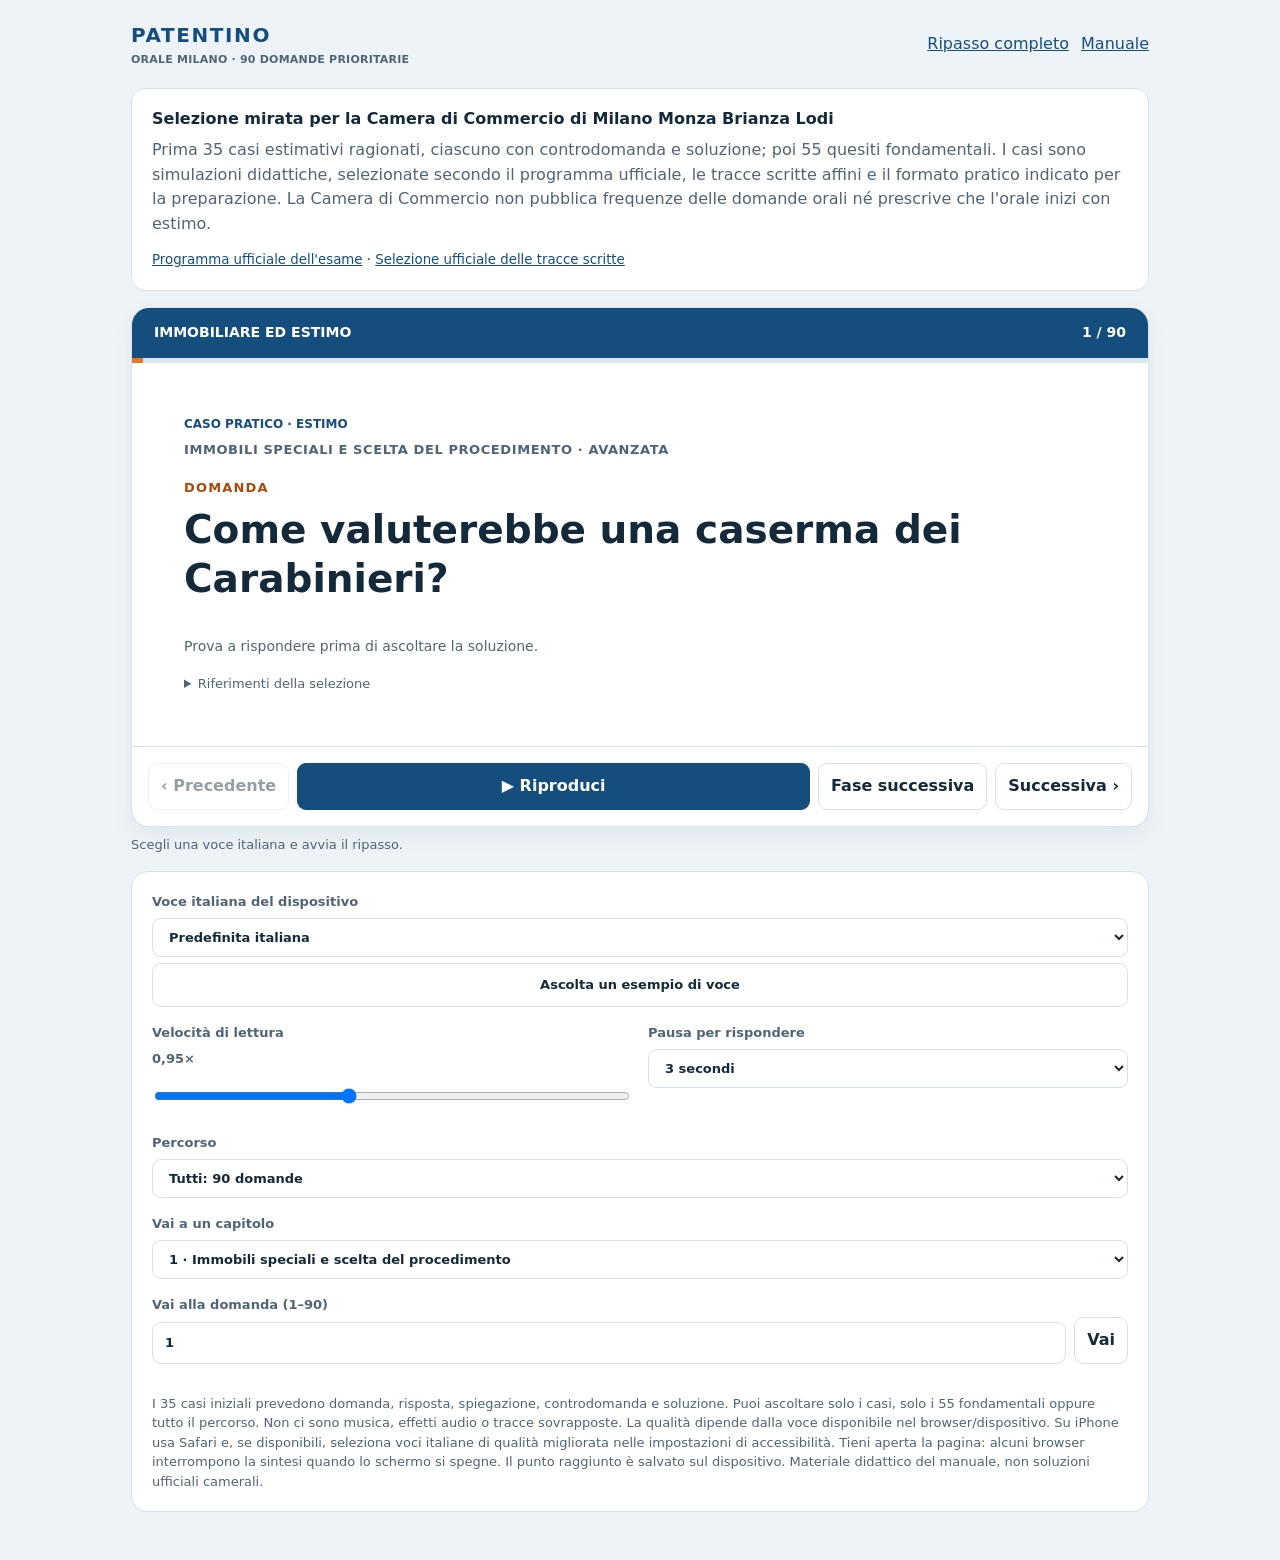
==== commit 648bfa2e: "Orale Milano: 35 casi estimativi ragionati, controdomande vocali e 55 fondamentali" ====
--- a/orale-milano.html
+++ b/orale-milano.html
@@ -3,37 +3,41 @@
 <style>
 :root{color-scheme:light;--blue:#154e7d;--ink:#142a3a;--orange:#e87522;--paper:#fff;--muted:#506477;--line:#d8e2ea}*{box-sizing:border-box}body{margin:0;font:16px/1.55 system-ui,-apple-system,BlinkMacSystemFont,"Segoe UI",sans-serif;background:#eef3f7;color:var(--ink)}main{max-width:1050px;margin:auto;padding:20px 16px 48px}header{display:flex;align-items:center;justify-content:space-between;gap:16px;margin:0 0 20px}.brand{font-weight:850;letter-spacing:.08em;color:var(--blue);font-size:20px}.brand small{display:block;font-size:11px;letter-spacing:.02em;font-weight:600;color:var(--muted)}a{color:var(--blue)}.screen{background:white;border:1px solid var(--line);border-radius:18px;overflow:hidden;box-shadow:0 8px 26px #173e6010}.top{background:var(--blue);color:#fff;padding:14px 22px;display:flex;justify-content:space-between;gap:12px;font-size:14px;font-weight:600}.progress{height:5px;background:#dbe7ef}.progress b{height:100%;display:block;background:var(--orange);transition:width .2s}.content{padding:clamp(22px,5vw,52px);min-height:340px;display:flex;flex-direction:column;justify-content:center}.module{font-size:13px;font-weight:700;letter-spacing:.045em;color:var(--muted);text-transform:uppercase}.stage{font-size:13px;font-weight:800;color:#a84a0c;margin:18px 0 8px;letter-spacing:.09em}h1{font-size:clamp(23px,3.8vw,39px);line-height:1.25;margin:0 0 20px;overflow-wrap:anywhere}.body{font-size:clamp(17px,2.6vw,25px);line-height:1.6;white-space:pre-wrap;overflow-wrap:anywhere}.hint{font-size:14px;color:var(--muted);margin:12px 0 0}.controls{display:flex;align-items:center;flex-wrap:wrap;gap:8px;padding:16px;border-top:1px solid var(--line)}button,select,input{font:inherit;border:1px solid var(--line);border-radius:9px;background:white;color:var(--ink);padding:10px 12px;max-width:100%}button{cursor:pointer;font-weight:650;min-height:44px}button:disabled{opacity:.45;cursor:default}.primary{background:var(--blue);border-color:var(--blue);color:#fff;flex:1;min-width:145px}.settings{display:grid;grid-template-columns:repeat(2,minmax(0,1fr));gap:16px;background:#fff;padding:20px;margin-top:16px;border:1px solid var(--line);border-radius:16px}label{display:flex;flex-direction:column;gap:6px;font-size:13px;font-weight:650;color:var(--muted)}select{width:100%;color:var(--ink)}.inline{display:flex;align-items:center;gap:8px}.inline input{flex:1;min-width:0}.wide{grid-column:1/-1}.note{color:var(--muted);font-size:13px;line-height:1.5;margin-top:14px}#status{font-size:13px;color:var(--muted);min-height:1.5em;margin:8px 0}.question-picker{display:flex;gap:8px;align-items:end}.question-picker label{flex:1}.question-picker input{width:100%}.error{color:#a52719}button:focus-visible,select:focus-visible,input:focus-visible,a:focus-visible{outline:3px solid #e87522;outline-offset:2px}@media(max-width:600px){.settings{grid-template-columns:1fr}.wide{grid-column:auto}.content{min-height:350px}.top{font-size:12px;padding:12px 15px}.controls button{padding:9px 10px}.brand{font-size:17px}}@media(prefers-reduced-motion:reduce){*{transition:none!important}}
 </style></head><body><main><header><div class="brand">PATENTINO<small>ORALE MILANO · 90 DOMANDE PRIORITARIE</small></div><div style="display:flex;gap:12px;flex-wrap:wrap;justify-content:flex-end"><a href="./videoripasso-voce.html">Ripasso completo</a><a href="./index.html">Manuale</a></div></header>
-<section style="background:#fff;border:1px solid var(--line);border-radius:14px;padding:18px 20px;margin-bottom:16px"><strong>Selezione mirata per la Camera di Commercio di Milano Monza Brianza Lodi</strong><p style="margin:6px 0 10px;color:var(--muted)">Solo gli argomenti prioritari: 35 quesiti di Diritto, 14 di Economia e 41 di Immobiliare ed Estimo. Selezione editoriale basata sul programma ufficiale e sulle tracce scritte pubbliche, non una banca dati ufficiale dell’orale né una graduatoria statistica. Anche gli argomenti esclusi possono essere chiesti.</p><small><a href="https://www.milomb.camcom.it/materie-e-svolgimento-esame-mediatori" target="_blank" rel="noopener">Programma ufficiale dell'esame</a> · <a href="https://www.milomb.camcom.it/database-esami-selezione-domande-prove-scritte" target="_blank" rel="noopener">Selezione ufficiale delle tracce scritte</a></small></section>
-<section class="screen" aria-label="Lettore didattico"><div class="top"><span id="sector">DIRITTO</span><span id="counter">1 / 90</span></div><div class="progress"><b id="progress"></b></div><div class="content"><div id="module" class="module"></div><div id="stage" class="stage"></div><h1 id="question"></h1><div id="body" class="body"></div><p class="hint" id="hint"></p><details id="evidence" style="margin-top:16px;font-size:13px;color:var(--muted)"><summary>Riferimenti della selezione</summary><div id="evidence-body"></div></details></div><div class="controls"><button id="prev" type="button">‹ Precedente</button><button id="play" class="primary" type="button">▶ Avvia ripasso</button><button id="skip" type="button">Fase successiva</button><button id="next" type="button">Successiva ›</button></div></section>
+<section style="background:#fff;border:1px solid var(--line);border-radius:14px;padding:18px 20px;margin-bottom:16px"><strong>Selezione mirata per la Camera di Commercio di Milano Monza Brianza Lodi</strong><p style="margin:6px 0 10px;color:var(--muted)">Prima 35 casi estimativi ragionati, ciascuno con controdomanda e soluzione; poi 55 quesiti fondamentali. I casi sono simulazioni didattiche, selezionate secondo il programma ufficiale, le tracce scritte affini e il formato pratico indicato per la preparazione. La Camera di Commercio non pubblica frequenze delle domande orali né prescrive che l'orale inizi con estimo.</p><small><a href="https://www.milomb.camcom.it/materie-e-svolgimento-esame-mediatori" target="_blank" rel="noopener">Programma ufficiale dell'esame</a> · <a href="https://www.milomb.camcom.it/database-esami-selezione-domande-prove-scritte" target="_blank" rel="noopener">Selezione ufficiale delle tracce scritte</a></small></section>
+<section class="screen" aria-label="Lettore didattico"><div class="top"><span id="sector">IMMOBILIARE ED ESTIMO</span><span id="counter">1 / 90</span></div><div class="progress"><b id="progress"></b></div><div class="content"><div id="case-type" style="font-size:12px;font-weight:800;color:var(--blue);margin-bottom:7px"></div><div id="module" class="module"></div><div id="stage" class="stage"></div><h1 id="question"></h1><div id="body" class="body"></div><p class="hint" id="hint"></p><details id="evidence" style="margin-top:16px;font-size:13px;color:var(--muted)"><summary>Riferimenti della selezione</summary><div id="evidence-body"></div></details></div><div class="controls"><button id="prev" type="button">‹ Precedente</button><button id="play" class="primary" type="button">▶ Avvia ripasso</button><button id="skip" type="button">Fase successiva</button><button id="next" type="button">Successiva ›</button></div></section>
 <p id="status" role="status">Scegli una voce italiana e avvia il ripasso.</p>
-<section class="settings"><label class="wide">Voce italiana del dispositivo<select id="voice"><option value="">Predefinita italiana</option></select><button id="preview" type="button">Ascolta un esempio di voce</button></label><label>Velocità di lettura <span id="rateLabel">0,95×</span><input id="rate" type="range" min="0.75" max="1.25" step="0.05" value="0.95"></label><label>Pausa per rispondere<select id="delay"><option value="0">Nessuna</option><option value="3" selected>3 secondi</option><option value="5">5 secondi</option><option value="10">10 secondi</option></select></label><label class="wide">Vai a un capitolo<select id="chapter"></select></label><div class="wide question-picker"><label>Vai alla domanda (1–90)<input type="number" id="jump" min="1" max="90" value="1"></label><button id="go" type="button">Vai</button></div><div class="wide note">Le 90 domande sono riprodotte in sequenza, con risposta e spiegazione. Non ci sono musica, effetti audio o tracce sovrapposte. La qualità dipende dalla voce disponibile nel browser/dispositivo. Su iPhone usa Safari e, se disponibili, seleziona voci italiane di qualità migliorata nelle impostazioni di accessibilità. Tieni aperta la pagina: alcuni browser interrompono la sintesi quando lo schermo si spegne. Il punto raggiunto è salvato sul dispositivo. Materiale didattico del manuale, non soluzioni ufficiali camerali.</div></section></main>
-<script id="data" type="application/json">[{"n":1,"sector":"diritto","module":"Professione e provvigione","level":"STANDARD","q":"Qual è la differenza tra mediatore e mandatario?","a":"Il mediatore ex art. 1754 c.c. mette in relazione due o più parti per concludere un affare senza vincoli di collaborazione, dipendenza o rappresentanza.","e":"Il mandatario, invece, è obbligato a compiere atti giuridici nell’interesse del mandante, con o senza rappresentanza. La differenza fondamentale è tra terzietà della mediazione tipica e obbligo di agire per il mandante.","original":1,"trace":[{"line":272,"topic":"PROFESSIONALE","question":"Qual è il carattere distintivo del mediatore?"},{"line":33,"topic":"DIRITTO CIVILE","question":"Che cosa si obbliga a compiere una parte nel contratto di mandato?"}]},{"n":2,"sector":"diritto","module":"Professione e provvigione","level":"STANDARD","q":"Quando matura la provvigione?","a":"Il diritto alla provvigione nasce, ai sensi dell’art. 1755 c.c., quando l’affare è concluso per effetto dell’intervento del mediatore.","e":"Non occorre necessariamente il rogito: un preliminare vincolante può essere sufficiente. Vanno considerate le condizioni sospensive e la concreta efficacia dell’accordo; la prescrizione è ordinariamente annuale ex art. 2950 c.c.","original":2,"trace":[{"line":43,"topic":"DIRITTO CIVILE","question":"In quanto tempo si prescrive il diritto del mediatore al pagamento della provvigione?"},{"line":326,"topic":"PROFESSIONALE","question":"In quanto tempo si prescrive il diritto alla provvigione dell'agente immobiliare ?"}]},{"n":3,"sector":"diritto","module":"Professione e provvigione","level":"STANDARD","q":"Quali circostanze il mediatore deve comunicare alle parti?","a":"L’art. 1759 c.c. impone al mediatore di comunicare alle parti le circostanze note relative alla valutazione e alla sicurezza dell’affare.","e":"La diligenza professionale impedisce di ignorare informazioni che si era tenuti a conoscere; per esempio gravami o elementi rilevanti della situazione dell’immobile.","original":3,"trace":[{"line":336,"topic":"PROFESSIONALE","question":"Nelle fase delle trattative mediate dall'agente immobiliare qual è la più facile violazione del dovere di buona fede da parte del mediatore?"}]},{"n":4,"sector":"diritto","module":"Professione e provvigione","level":"AVANZATA","q":"Una proposta accettata è subordinata al mutuo. L'agente sostiene che la provvigione è già esigibile perché il preliminare è concluso. Ha ragione?","a":"No: l'art. 1757 c.c. fa sorgere il diritto alla provvigione al verificarsi della condizione sospensiva. Occorre distinguere la conclusione del contratto dalla maturazione del compenso. Se la condizione non si avvera, il diritto non sorge secondo questa regola.","e":"Non confondere proposta accettata con condizione avverata.","original":4,"trace":[{"line":280,"topic":"PROFESSIONALE","question":"E' possibile sottoporre il pagamento della provvigione immobiliare ad una condizione potestativa?"}]},{"n":5,"sector":"diritto","module":"Professione e provvigione","level":"AVANZATA","q":"Quando spettano al mediatore il rimborso delle spese e la provvigione? E se intervengono due mediatori?","a":"La provvigione ex art. 1755 presuppone l'affare concluso per effetto dell'intervento. L'art. 1756 prevede separatamente, salvo patti o usi contrari, il rimborso delle spese da parte del soggetto per incarico del quale sono state eseguite anche se l'affare non si conclude. L'art. 1758 c.c. prevede che, se l'affare si conclude per l'intervento di più mediatori, ciascuno abbia diritto a una quota della provvigione. Si deve accertare il contributo causale di ciascuno e il rapporto concreto; non basta avere avuto un incarico.","e":"Gli artt. 1755–1758 c.c. distinguono compenso, spese e pluralità di mediatori: il solo incarico o una visita non bastano per la provvigione.","original":7,"trace":[{"line":292,"topic":"PROFESSIONALE","question":"L'agente immobiliare ha diritto alle spese?"}]},{"n":6,"sector":"diritto","module":"Professione e provvigione","level":"STANDARD","q":"Quali requisiti servono per esercitare l’attività?","a":"Occorrono i requisiti personali e professionali previsti dalla legge 39/1989, il superamento dell’esame e gli adempimenti di avvio al Registro imprese/REA, inclusa la SCIA secondo il caso.","e":"Vanno mantenuti i requisiti, rispettate le incompatibilità e gli obblighi relativi a polizza RC e deposito dei formulari.","original":69,"trace":[{"line":309,"topic":"PROFESSIONALE","question":"Quali caratteristiche necessarie e indispensabili deve avere, secondo la vigente normativa, l'agente d'affari in mediazione?"},{"line":288,"topic":"PROFESSIONALE","question":"In quale momento l'agente d'affari in mediazione deve dimostrare la stipula della polizza assicurativa?"},{"line":284,"topic":"PROFESSIONALE","question":"Il mediatore immobiliare che intende utilizzare, nell'esercizio della sua attività, moduli e formulari\" ha l'obbligo di depositarli a quale ufficio della Camera di commercio?\""}]},{"n":7,"sector":"diritto","module":"Professione e provvigione","level":"STANDARD","q":"Quali sono gli obblighi antiriciclaggio di un’agenzia?","a":"Ai sensi del d.lgs. 231/2007, quando ricorrono i presupposti, l’agente deve effettuare adeguata verifica della clientela, identificare il titolare effettivo, valutare il rischio, conservare le informazioni e segnalare le operazioni sospette all’UIF.","e":"La segnalazione è riservata e non coincide con una denuncia penale.","original":68,"trace":[{"line":271,"topic":"PROFESSIONALE","question":"Ai fini dell'antiriciclaggio chi è il titolare effettivo nell'ambito societario?"},{"line":303,"topic":"PROFESSIONALE","question":"Le agenzie immobiliari conservano i documenti acquisiti sia per assolvere agli obblighi di adeguata verifica della clientela che quelli riguardanti l'operazione, per un periodo di?"},{"line":306,"topic":"PROFESSIONALE","question":"Qual è la legge in materia di antiriciclaggio?"}]},{"n":8,"sector":"diritto","module":"Professione e provvigione","level":"STANDARD","q":"Quali sono le incompatibilità dell'agente immobiliare e quali conseguenze ha l'esercizio abusivo?","a":"L'art. 5 della legge 39/1989 prevede incompatibilità con attività imprenditoriali di produzione, vendita, rappresentanza o promozione dei beni dello stesso settore, con determinati rapporti di lavoro e professioni dello stesso settore, nonché con situazioni di conflitto d'interessi. Occorre verificare le eccezioni e la disciplina vigente. Chi esercita senza i requisiti e gli adempimenti richiesti è soggetto a sanzioni e non ha diritto alla provvigione.","e":"Non confondere il superamento dell'esame con l'avvio dell'attività mediante SCIA e iscrizione al Registro imprese/REA. L'esercizio abusivo può comportare restituzione delle provvigioni e, nei casi previsti, conseguenze penali.","original":null,"trace":[{"line":275,"topic":"PROFESSIONALE","question":"Con cosa è incompatibile l'attività di mediazione immobiliare?"},{"line":318,"topic":"PROFESSIONALE","question":"Chi ha svolto operazioni di mediazione senza essere iscritto al REA ha l'obbligo di restituire la provvigione riscossa?"},{"line":320,"topic":"PROFESSIONALE","question":"Dopo quante sanzioni amministrative per lo svolgimento abusivo dell'attività si applicano le pene previste dall'art. 348 C.P. (esercizio abusivo di una professione)"}],"source":"Legge 3 febbraio 1989, n. 39, artt. 5, 6 e 8"},{"n":9,"sector":"diritto","module":"Proprietà, diritti reali e obbligazioni","level":"STANDARD","q":"Distinguimi capacità giuridica e capacità di agire.","a":"La capacità giuridica è l’idoneità a essere titolare di diritti e doveri e si acquista con la nascita.","e":"La capacità di agire è l’idoneità a compiere validamente atti giuridici e si acquista di regola a 18 anni. Un minore può essere proprietario di una casa ereditata senza poterla vendere autonomamente.","original":9,"trace":[{"line":56,"topic":"DIRITTO CIVILE","question":"In quale momento si acquista la capacità giuridica?"}]},{"n":10,"sector":"diritto","module":"Proprietà, diritti reali e obbligazioni","level":"STANDARD","q":"Quali sono i diritti reali di godimento? Spiega in particolare usufrutto, nuda proprietà e servitù.","a":"Tra i diritti reali di godimento rientrano usufrutto, uso, abitazione, superficie, enfiteusi e servitù. L’usufrutto consente di godere del bene altrui rispettandone la destinazione; uso e abitazione hanno contenuto più ristretto; la superficie separa la costruzione dalla proprietà del suolo, mentre la servitù è un peso a vantaggio di un altro fondo. Per l’enfiteusi si veda anche il modulo di estimo legale.","e":"L'usufrutto di una persona fisica non può eccedere la sua vita; alla sua estinzione la proprietà si consolida. Le servitù gravano su un fondo a vantaggio di un altro fondo.","original":12,"trace":[{"line":29,"topic":"DIRITTO CIVILE","question":"In che cosa consiste il diritto di superficie?"},{"line":55,"topic":"DIRITTO CIVILE","question":"Che cosa attribuisce l’usufrutto al titolare del diritto?"},{"line":62,"topic":"DIRITTO CIVILE","question":"La durata dell’usufrutto può eccedere la vita dell’usufruttuario?"}]},{"n":11,"sector":"diritto","module":"Proprietà, diritti reali e obbligazioni","level":"STANDARD","q":"Qual è la differenza tra possesso e detenzione? Come funziona l'usucapione?","a":"Il possesso è il potere sulla cosa manifestato in un’attività corrispondente alla proprietà o a un altro diritto reale; la detenzione implica il riconoscimento del potere altrui. Un conduttore detiene normalmente l’immobile del locatore. Il possesso utile può condurre all’usucapione se sussistono i requisiti di legge.","e":"L'usucapione ordinaria degli immobili richiede possesso utile protratto per venti anni; esistono fattispecie con termini differenti. Gli atti di tolleranza non bastano.","original":13,"trace":[{"line":39,"topic":"DIRITTO CIVILE","question":"Di che cosa si compone il possesso?"},{"line":27,"topic":"DIRITTO CIVILE","question":"Il diritto di proprietà si estingue per prescrizione?"}]},{"n":12,"sector":"diritto","module":"Proprietà, diritti reali e obbligazioni","level":"STANDARD","q":"Che cos’è un’obbligazione solidale?","a":"Nella solidarietà passiva più debitori sono tenuti alla medesima prestazione e il creditore può pretendere l’intero da ciascuno.","e":"Chi adempie libera gli altri verso il creditore, salvi i rapporti interni e il diritto di regresso secondo la disciplina applicabile.","original":17,"trace":[]},{"n":13,"sector":"diritto","module":"Proprietà, diritti reali e obbligazioni","level":"STANDARD","q":"Qual è la differenza tra pegno, ipoteca e fideiussione?","a":"Pegno e ipoteca sono garanzie reali e attribuiscono prelazione: il pegno riguarda tipicamente mobili o crediti, l’ipoteca beni immobili e altri beni previsti, mediante iscrizione.","e":"La fideiussione è invece una garanzia personale: un terzo si obbliga verso il creditore a garantire il debito altrui.","original":18,"trace":[{"line":38,"topic":"DIRITTO CIVILE","question":"Che cos’è il pegno?"},{"line":64,"topic":"DIRITTO CIVILE","question":"Che cos'è la fideiussione?"},{"line":311,"topic":"PROFESSIONALE","question":"Quali sono le garanzie reali che la legge prevede per i contratti ?"}]},{"n":14,"sector":"diritto","module":"Proprietà, diritti reali e obbligazioni","level":"STANDARD","q":"Illustra ipoteca volontaria, giudiziale e legale e applicalo a un caso immobiliare.","a":"L’ipoteca è un diritto reale di garanzia che richiede pubblicità immobiliare. L’ipoteca può avere titolo volontario, giudiziale o legale secondo la disciplina. L’iscrizione nei registri immobiliari è essenziale; il grado conta nel rapporto fra creditori ipotecari. Non coincide con la proprietà del bene e non impedisce in assoluto il suo trasferimento, pur esponendo l’acquirente ai rischi della garanzia se non cancellata o gestita. Durata dell’efficacia dell’iscrizione e rinnovazione seguono regole proprie. La cancellazione deve risultare nei registri e può seguire procedure differenti in funzione del tipo di finanziamento.","e":"Un venditore estingue il mutuo: occorre verificare il procedimento applicabile per la cancellazione dell’ipoteca. Attenzione: Estinzione del debito e cancellazione formale dell’ipoteca non sono sempre simultanee.","original":106,"trace":[{"line":9,"topic":"DIRITTO CIVILE","question":"Cosa determina il grado di un'ipoteca?"},{"line":32,"topic":"DIRITTO CIVILE","question":"Da che cosa dipende il grado dell’ipoteca?"},{"line":579,"topic":"PUBBLICITÀ IMMOBILIARE","question":"A seconda delle fonti, l'ipoteca si distingue in:"}]},{"n":15,"sector":"diritto","module":"Contratti e compravendita","level":"STANDARD","q":"Quali sono gli elementi essenziali del contratto?","a":"Gli elementi essenziali sono accordo delle parti, causa, oggetto e forma quando prescritta a pena di nullità.","e":"Il contratto è l’accordo diretto a costituire, regolare o estinguere un rapporto giuridico patrimoniale; la vendita immobiliare richiede forma scritta.","original":26,"trace":[{"line":5,"topic":"DIRITTO CIVILE","question":"Come si perfeziona un contratto consensuale?"},{"line":312,"topic":"PROFESSIONALE","question":"Quando un contratto può dirsi concluso?"}]},{"n":16,"sector":"diritto","module":"Contratti e compravendita","level":"AVANZATA","q":"Il venditore firma una proposta modificando soltanto il termine del rogito. Si è concluso il contratto?","a":"No, se la modifica costituisce accettazione non conforme: l'art. 1326 c.c. la considera nuova proposta. Occorre una successiva accettazione conforme comunicata al proponente della nuova proposta.","e":"Una firma non equivale sempre ad accettazione.","original":28,"trace":[{"line":16,"topic":"DIRITTO CIVILE","question":"E' revocabile l'accettazione di una proposta contrattuale?"},{"line":45,"topic":"DIRITTO CIVILE","question":"L'accordo contrattuale normalmente è concluso nel momento in cui"}]},{"n":17,"sector":"diritto","module":"Contratti e compravendita","level":"AVANZATA","q":"Un preliminare contiene la data del rogito e una clausola mutuo: sono entrambe condizioni?","a":"No. Il termine riguarda un evento futuro certo, mentre la condizione riguarda un evento futuro incerto. Il giorno fissato per il definitivo è normalmente un termine di adempimento; la concessione del finanziamento può essere condizione sospensiva.","e":"Non confondere il termine della condizione con l'evento condizionante.","original":29,"trace":[{"line":41,"topic":"DIRITTO CIVILE","question":"Che cos’è il termine?"}]},{"n":18,"sector":"diritto","module":"Contratti e compravendita","level":"AVANZATA","q":"Una caparra di 15.000 euro è stata consegnata; il venditore è inadempiente. L'acquirente può chiedere 30.000 euro e il risarcimento integrale per lo stesso inadempimento?","a":"Con il recesso ex art. 1385 può esigere il doppio, pari a 30.000 euro. Se invece sceglie esecuzione o risoluzione, il danno si liquida secondo le regole ordinarie. Non si sommano automaticamente il rimedio del doppio e il risarcimento integrale.","e":"I rimedi della caparra non sono automaticamente cumulabili.","original":30,"trace":[{"line":7,"topic":"DIRITTO CIVILE","question":"Cos'è la caparra confirmatoria?"},{"line":57,"topic":"DIRITTO CIVILE","question":"Qual è la distinzione tra caparra e penale?"},{"line":276,"topic":"PROFESSIONALE","question":"Cosa s'intende per clausola penale?"}]},{"n":19,"sector":"diritto","module":"Contratti e compravendita","level":"STANDARD","q":"Qual è la differenza tra preliminare e definitivo?","a":"Il preliminare obbliga le parti a stipulare il definitivo e normalmente non trasferisce la proprietà.","e":"Il definitivo di vendita immobiliare trasferisce il diritto mediante il consenso validamente manifestato nella forma richiesta. Il preliminare richiede forma scritta; la sua trascrizione, nelle forme previste, ha efficacia prenotativa temporanea.","original":32,"trace":[{"line":22,"topic":"DIRITTO CIVILE","question":"Con quale tipo di contratto le parti si obbligano a compierne uno successivo?"},{"line":23,"topic":"DIRITTO CIVILE","question":"Il contratto nullo può essere sanato?"}]},{"n":20,"sector":"diritto","module":"Contratti e compravendita","level":"STANDARD","q":"Che differenza c’è fra mandato e procura?","a":"Il mandato è il contratto che obbliga il mandatario a compiere atti giuridici nell’interesse del mandante; la procura conferisce invece il potere di rappresentanza, cioè di agire in nome altrui.","e":"Il mandato può essere con o senza rappresentanza; la procura deve avere forma idonea all’atto.","original":84,"trace":[{"line":8,"topic":"DIRITTO CIVILE","question":"Cosa comporta una procura?"},{"line":33,"topic":"DIRITTO CIVILE","question":"Che cosa si obbliga a compiere una parte nel contratto di mandato?"},{"line":72,"topic":"DIRITTO CIVILE","question":"Che cos'è la procura?"}]},{"n":21,"sector":"diritto","module":"Contratti e compravendita","level":"STANDARD","q":"Confronta comodato e locazione.","a":"La locazione attribuisce il godimento di un bene per un tempo determinato dietro corrispettivo; il comodato consiste nella consegna essenzialmente gratuita di una cosa da usare e restituire.","e":"Il canone distingue normalmente la locazione dal comodato.","original":90,"trace":[{"line":3,"topic":"DIRITTO CIVILE","question":"Che tipo di contratto è il comodato"},{"line":21,"topic":"DIRITTO CIVILE","question":"Che cos’è il comodato?"},{"line":67,"topic":"DIRITTO CIVILE","question":"Che cos'è locazione?"}]},{"n":22,"sector":"diritto","module":"Contratti e compravendita","level":"STANDARD","q":"Qual è la differenza tra nullità e annullabilità di un contratto?","a":"La nullità riguarda vizi particolarmente gravi, come mancanza di elementi essenziali o contrarietà a norme imperative nei casi previsti. L'annullabilità riguarda ad esempio incapacità o vizi del consenso: il contratto produce effetti sino all'annullamento.","e":"L'azione di nullità è generalmente imprescrittibile, salvi gli effetti previsti dall'art. 1422 c.c.; quella di annullamento si prescrive ordinariamente in cinque anni. La nullità non è normalmente convalidabile, mentre l'annullabilità può essere convalidata.","original":97,"trace":[{"line":23,"topic":"DIRITTO CIVILE","question":"Il contratto nullo può essere sanato?"},{"line":46,"topic":"DIRITTO CIVILE","question":"L'annullabilità di un contratto:"},{"line":49,"topic":"DIRITTO CIVILE","question":"In quanti anni si prescrive l’azione di annullamento?"},{"line":69,"topic":"DIRITTO CIVILE","question":"La nullità di un atto può essere rilevata d'ufficio dal giudice?"}]},{"n":23,"sector":"diritto","module":"Contratti e compravendita","level":"STANDARD","q":"Illustra rescissione e risoluzione e applicalo a un caso immobiliare.","a":"Sono rimedi diversi, che riguardano momenti e presupposti differenti. La rescissione può operare per contratto concluso in stato di pericolo o per lesione in presenza dei rigorosi presupposti legali. La risoluzione riguarda invece, fra le principali ipotesi, inadempimento, impossibilità sopravvenuta ed eccessiva onerosità sopravvenuta nei contratti cui si applica. L’inadempimento non deve essere di scarsa importanza, avuto riguardo all’interesse dell’altra parte, quando questa regola è richiesta. Studia diffida ad adempiere, clausola risolutiva espressa, termine essenziale e restituzioni.","e":"Il venditore non si presenta al rogito dopo un preliminare valido: la parte non inadempiente valuta adempimento o risoluzione secondo i presupposti. Attenzione: La rescissione non è un rimedio generale contro ogni affare poco conveniente.","original":99,"trace":[{"line":15,"topic":"DIRITTO CIVILE","question":"E' prevista dall'ordinamento la risoluzione di diritto?"},{"line":75,"topic":"DIRITTO CIVILE","question":"La risoluzione del contratto per inadempimento ha efficacia retroattiva?"}]},{"n":24,"sector":"diritto","module":"Contratti e compravendita","level":"AVANZATA","q":"Il promissario venditore rifiuta il rogito. Il giudice può trasferire l'immobile anche senza la firma del venditore?","a":"L'art. 2932 c.c. consente, quando possibile e non escluso dal titolo, una sentenza che produca gli effetti del contratto non concluso. Per i trasferimenti occorre anche l'adempimento o l'offerta della controprestazione nei termini previsti. Non è un effetto automatico del preliminare.","e":"Esecuzione specifica non significa trasferimento già avvenuto.","original":104,"trace":[{"line":76,"topic":"DIRITTO CIVILE","question":"Che tipo di sentenza è quella che dà esecuzione al contratto preliminare?"}]},{"n":25,"sector":"diritto","module":"Contratti e compravendita","level":"AVANZATA","q":"Il preliminare è registrato ma non trascritto. Il venditore vende a un terzo che trascrive: la registrazione protegge come la trascrizione?","a":"No. La registrazione adempie principalmente funzioni fiscali e non produce l'effetto prenotativo dell'art. 2645-bis. Il preliminare trascritto nelle forme prescritte può tutelare contro formalità successive nei termini previsti.","e":"Registrazione e trascrizione non sono sinonimi.","original":38,"trace":[{"line":270,"topic":"PROFESSIONALE","question":"A cosa serve la trascrizione del contratto preliminare?"},{"line":580,"topic":"PUBBLICITÀ IMMOBILIARE","question":"In quali casi è obbligatoria la trascrizione dei contratti preliminari?"}]},{"n":26,"sector":"diritto","module":"Contratti e compravendita","level":"STANDARD","q":"Che cos'è l'evizione nella compravendita e che differenza c'è rispetto ai vizi della cosa?","a":"L'evizione è la perdita totale o parziale del bene acquistato per effetto di un diritto prevalente di un terzo. Il venditore è tenuto alla garanzia nei limiti e alle condizioni di legge.","e":"I vizi della cosa riguardano difetti che la rendono inidonea all'uso o ne diminuiscono apprezzabilmente il valore. Sono garanzie distinte: artt. 1483 e seguenti e 1490 e seguenti del codice civile.","original":null,"trace":[{"line":2,"topic":"DIRITTO CIVILE","question":"Che cos'è l'evizione:"}],"source":"Codice civile, artt. 1483–1495"},{"n":27,"sector":"diritto","module":"Locazioni, successioni e impresa","level":"STANDARD","q":"Spiegami la differenza fra 4+4 e 3+2.","a":"Il 4+4 abitativo a canone libero ha durata ordinaria di quattro anni più quattro, con le regole di rinnovo e disdetta previste.","e":"Il 3+2 ordinario a canone concordato ha durata di tre anni più due e deve rispettare gli accordi territoriali applicabili per la determinazione del canone. Entrambi sono disciplinati dalla legge 431/1998.","original":43,"trace":[]},{"n":28,"sector":"diritto","module":"Locazioni, successioni e impresa","level":"STANDARD","q":"Quali sono gli obblighi del locatore e del conduttore?","a":"Il locatore deve consegnare la cosa in buono stato, mantenerla idonea all’uso convenuto e garantirne il pacifico godimento.","e":"Il conduttore deve utilizzarla con diligenza, corrispondere il canone e restituirla alla fine del rapporto.","original":44,"trace":[{"line":67,"topic":"DIRITTO CIVILE","question":"Che cos'è locazione?"}]},{"n":29,"sector":"diritto","module":"Locazioni, successioni e impresa","level":"STANDARD","q":"Spiega rinnovo, disdetta e recesso nelle locazioni e applica la regola a un caso immobiliare concreto.","a":"Scadenza contrattuale, rinnovo legale, disdetta e recesso anticipato sono istituti diversi. Nei contratti abitativi le durate minime e le condizioni per impedire determinati rinnovi derivano dalla disciplina speciale. Occorre distinguere il diniego del locatore alla prima scadenza nei casi consentiti dalla legge, il successivo rinnovo e il recesso del conduttore per gravi motivi secondo regole e patti applicabili. Nei contratti non abitativi sono rilevanti ulteriori durate minime, indennità per perdita dell’avviamento ove spettante e particolari regole di preavviso. La formula ‘6 mesi di preavviso’ non descrive da sola tutte le fattispecie.","e":"Un 4+4 arriva alla prima scadenza: il locatore non può sempre impedire il rinnovo solo perché vuole aumentare il canone. Attenzione: Non confondere diniego di rinnovo del locatore e recesso del conduttore per gravi motivi.","original":46,"trace":[]},{"n":30,"sector":"diritto","module":"Locazioni, successioni e impresa","level":"AVANZATA","q":"Il proprietario vende l'appartamento locato. Il nuovo proprietario può far uscire immediatamente l'inquilino?","a":"No. Occorre verificare l'opponibilità della locazione all'acquirente secondo artt. 1599 e seguenti e la disciplina speciale. La vendita non estingue automaticamente il rapporto; possono rilevare data certa, trascrizione e durata.","e":"Vendita dell'immobile e cessazione della locazione sono distinte.","original":50,"trace":[{"line":573,"topic":"PUBBLICITÀ IMMOBILIARE","question":"I contratti di locazione di beni immobili, di durata superiore ai nove anni, devono essere trascritti?"}]},{"n":31,"sector":"diritto","module":"Locazioni, successioni e impresa","level":"STANDARD","q":"Che differenza c’è tra successione legittima e testamentaria?","a":"La successione legittima opera quando manca una valida disposizione testamentaria per i beni interessati; quella testamentaria deriva dalle disposizioni del defunto.","e":"Anche il testamento deve rispettare le quote riservate ai legittimari, ove previste. L’eredità si acquista con accettazione.","original":52,"trace":[{"line":4,"topic":"DIRITTO CIVILE","question":"Come si acquista la qualità di erede?"},{"line":26,"topic":"DIRITTO CIVILE","question":"Il diritto di accettare l'eredità si prescrive?"}]},{"n":32,"sector":"diritto","module":"Locazioni, successioni e impresa","level":"STANDARD","q":"Che cos’è l’accettazione con beneficio d’inventario?","a":"L’accettazione con beneficio d’inventario consente all’erede di limitare la responsabilità per i debiti ereditari secondo le regole di legge, mantenendo distinta la massa ereditaria dal patrimonio personale.","e":"È diversa dall’accettazione pura e semplice e richiede gli adempimenti previsti.","original":51,"trace":[{"line":51,"topic":"DIRITTO CIVILE","question":"L'erede può limitare la sua responsabilità rispetto ai debiti ereditari?"}]},{"n":33,"sector":"diritto","module":"Locazioni, successioni e impresa","level":"STANDARD","q":"Spiega legittima, collazione e riduzione delle disposizioni e applica la regola a un caso immobiliare concreto.","a":"La devoluzione ereditaria deve rispettare i diritti riservati ai legittimari secondo la legge. Le quote di riserva spettano a categorie individuate dalla legge, in rapporto a composizione della famiglia e patrimonio. Donazioni in vita e disposizioni testamentarie possono richiedere riunione fittizia per calcolare lesioni; la collazione riguarda conferimenti tra determinati coeredi, mentre l’azione di riduzione è un rimedio distinto a tutela della legittima. Nella circolazione di immobili provenienti da donazioni o successioni occorre verificare provenienza e rischi giuridici senza presumere che qualunque testamento o donazione impedisca il trasferimento. Le regole dipendono dal caso e dalla disciplina vigente.","e":"Il de cuius ha donato una casa al figlio anni prima e dispone del residuo a favore di terzi: va esaminata la posizione di coniuge e discendenti. Attenzione: Non identificare collazione e riduzione: la prima opera tra coeredi nei casi previsti, la seconda protegge la riserva lesa.","original":54,"trace":[{"line":77,"topic":"DIRITTO CIVILE","question":"La stima della massa dividenda dei beni, nelle successioni , viene fatta secondo il probabile valore di"}]},{"n":34,"sector":"diritto","module":"Locazioni, successioni e impresa","level":"STANDARD","q":"Che cos’è l’azienda?","a":"L’azienda, ai sensi dell’art. 2555 c.c., è il complesso dei beni organizzati dall’imprenditore per l’esercizio dell’impresa.","e":"È distinta dall’impresa, che è l’attività economica, e dall’avviamento, che esprime la capacità dell’organizzazione di generare risultati.","original":61,"trace":[]},{"n":35,"sector":"diritto","module":"Locazioni, successioni e impresa","level":"STANDARD","q":"Come differenzi S.n.c., S.a.s. e S.r.l.?","a":"Nella S.n.c. i soci rispondono solidalmente e illimitatamente secondo legge.","e":"Nella S.a.s. gli accomandatari hanno responsabilità illimitata e amministrano, mentre gli accomandanti hanno responsabilità limitata nei limiti della disciplina. La S.r.l. è società di capitali con autonomia patrimoniale perfetta, salvi casi specifici.","original":62,"trace":[]},{"n":36,"sector":"economia","module":"Fiscalità immobiliare","level":"STANDARD","q":"Quando applicheresti registro e quando IVA?","a":"Nella vendita di abitazione da privato, fuori IVA, si applica di regola il registro proporzionale (9% ordinario o 2% prima casa), con ipotecaria e catastale fisse.","e":"Se la vendita è soggetta a IVA, questa si calcola normalmente sul corrispettivo e le tre imposte d’atto sono generalmente fisse a 200 euro ciascuna. Per le imprese occorre verificare tipo di cedente, ultimazione e opzione IVA.","original":145,"trace":[{"line":249,"topic":"FISCO","question":"Nella compravendita di un alloggio è prevista l'applicazione dell'imposta di registro?"},{"line":253,"topic":"FISCO","question":"Quali sono le condizioni per usufruire dell'IVA al 4% nelle transazioni di unità immobiliari residenziali nell'ipotesi in cui una delle parti sia un'impresa?"},{"line":558,"topic":"MUTUI","question":"Nel piano di ammortamento di un mutuo a rata costante (metodo alla francese), la quota capitale è costante?"}]},{"n":37,"sector":"economia","module":"Fiscalità immobiliare","level":"STANDARD","q":"Che cos’è il prezzo-valore?","a":"Il prezzo-valore consente, quando ricorrono i requisiti previsti per acquisti di abitazioni e pertinenze da persone fisiche che non agiscono nell’attività commerciale o professionale, di determinare la base imponibile delle imposte interessate in base al valore catastale anziché al corrispettivo.","e":"Non si applica indistintamente a ogni compravendita.","original":146,"trace":[{"line":267,"topic":"FISCO","question":"Quando nella compravendita di abitazione tra persone fisiche si dichiara un prezzo superiore al valore catastale è possibile chiedere la tassazione più favorevole?"}]},{"n":38,"sector":"economia","module":"Fiscalità immobiliare","level":"AVANZATA","q":"Rendita 350 euro, acquisto da privato con prima casa e prezzo-valore. Il registro è 808,50 euro?","a":"Il calcolo proporzionale dà 350 × 1,05 × 110 × 2% = 808,50 euro, ma l'imposta di registro ha in questo caso il minimo ordinario di 1.000 euro. Ipotecaria e catastale sono 50 euro ciascuna; eventuali scomputi vanno trattati separatamente.","e":"Non dimenticare il minimo di registro.","original":147,"trace":[{"line":552,"topic":"MUTUI","question":"Dal primo gennaio 2014, per l'acquisto prima casa, l' imposta catastale dovuta è del:"}]},{"n":39,"sector":"economia","module":"Fiscalità immobiliare","level":"STANDARD","q":"Spiegami la cedolare secca e le sue conseguenze.","a":"La cedolare secca è un regime opzionale sostitutivo di alcune imposte sul reddito e sulla registrazione delle locazioni abitative ammesse.","e":"Le aliquote ordinarie indicate nel manuale sono 21% per molti canoni liberi e 10% per il concordato con i requisiti; gli affitti brevi seguono disciplina propria. Il locatore rinuncia agli aggiornamenti del canone, incluso ISTAT, per il periodo dell’opzione.","original":151,"trace":[]},{"n":40,"sector":"economia","module":"Fiscalità immobiliare","level":"STANDARD","q":"Un immobile rivenduto dopo tre anni genera sempre plusvalenza tassabile?","a":"No. Una rivendita entro cinque anni può generare una plusvalenza imponibile, ma esistono eccezioni, tra cui acquisti per successione e uso come abitazione principale per la maggior parte del periodo nei casi previsti.","e":"Terreni edificabili e immobili interessati da determinati interventi agevolati hanno regole speciali. Occorre verificare il caso concreto.","original":152,"trace":[{"line":243,"topic":"FISCO","question":"La plusvalenza realizzata nella vendita di un negozio, acquistato nei cinque anni precedenti la cessione, è soggetta ad imposte?"},{"line":247,"topic":"FISCO","question":"Come devono essere dichiarate le plusvalenze realizzate da privati nella vendita di immobili acquistati o costruiti da meno di 5 anni?"}]},{"n":41,"sector":"economia","module":"Fiscalità immobiliare","level":"STANDARD","q":"Spiega imu e rendita catastale e applicalo a un esempio concreto.","a":"L’IMU utilizza una base imponibile ottenuta secondo regole fiscali, non il valore di mercato. Per numerosi fabbricati la rendita catastale è rivalutata del 5% e moltiplicata per il coefficiente previsto per la categoria; l’aliquota e le eventuali esenzioni dipendono dalla normativa e dalla delibera comunale applicabile. Periodi di possesso, quote e caratteristiche dell’immobile incidono sul tributo. L’abitazione principale può avere trattamenti diversi secondo categoria e presupposti.","e":"Rendita 600 € in categoria con moltiplicatore 160: base imponibile ordinaria 600×1,05×160=100.800 €. Attenzione: Base IMU 100.800 € non significa imposta di 100.800 €.","original":217,"trace":[{"line":476,"topic":"ESTIMO","question":"Con quale criterio viene calcolata l'imposta I.M.U. per un fabbricato civile?"},{"line":481,"topic":"ESTIMO","question":"Da quale elemento si parte per calcolare I'I.M.U.?"},{"line":269,"topic":"FISCO","question":"Se si è titolare di un diritto di usufrutto su un immobile, il soggetto passivo IMU sarà:"}]},{"n":42,"sector":"economia","module":"Fiscalità immobiliare","level":"STANDARD","q":"Quali requisiti occorrono per le agevolazioni prima casa? E quali pertinenze possono essere agevolate?","a":"Occorre un'abitazione ammessa al beneficio, esclusi A/1, A/8 e A/9, e rispettare i requisiti soggettivi della nota II-bis all'art. 1 della Tariffa del DPR 131/1986. In generale rilevano residenza o attività nel comune, diritti su altre abitazioni nello stesso comune e precedenti acquisti agevolati.","e":"In caso di trasferimento della residenza il termine ordinario è 18 mesi. Sono ammesse, alle condizioni di legge, una pertinenza per ciascuna categoria C/2, C/6 e C/7. Prima casa fiscale e abitazione principale IMU sono concetti distinti.","original":null,"trace":[{"line":234,"topic":"FISCO","question":"A chi è richiesto il requisito della residenza per fruire delle agevolazioni prima casa?"},{"line":253,"topic":"FISCO","question":"Quali sono le condizioni per usufruire dell'IVA al 4% nelle transazioni di unità immobiliari residenziali nell'ipotesi in cui una delle parti sia un'impresa?"},{"line":257,"topic":"FISCO","question":"Un box è stato acquistato con atto separato successivamente all'acquisto della prima casa. E' possibile applicare l'aliquota ridotta dell'IVA?"},{"line":562,"topic":"MUTUI","question":"Un privato, che acquista una prima casa di lusso, ha diritto alle agevolazioni fiscali?"}],"source":"https://www1.agenziaentrate.gov.it/web_app_entrate/guida_acquisto_casa.html"},{"n":43,"sector":"economia","module":"Fiscalità immobiliare","level":"STANDARD","q":"Calcola il valore catastale da una rendita di 900 €.","a":"Per un’abitazione ammessa al prezzo-valore: con benefici prima casa, 900 × 1,05 × 110 = 103.950 euro; senza benefici, nel caso ordinario di molte abitazioni, 900 × 1,05 × 120 = 113.400 euro.","e":"La domanda non specifica il regime, perciò occorre distinguerli; questi moltiplicatori non sono universali.","original":160,"trace":[{"line":395,"topic":"CATASTO","question":"Consultando i dati di classamento, con la rendita catastale si può determinare:"}]},{"n":44,"sector":"economia","module":"Fiscalità immobiliare","level":"STANDARD","q":"Quando si registra un contratto di locazione e quali adempimenti seguono?","a":"In generale la registrazione deve avvenire entro trenta giorni dalla stipula o dalla decorrenza se anteriore, salvo i casi esclusi. Il modello RLI permette di registrare il contratto e comunicare gli adempimenti successivi, come proroga, risoluzione e cessione.","e":"La cedolare secca non esonera dalla registrazione. Vanno distinti imposta di registro, bollo e tassazione del reddito da locazione.","original":232,"trace":[{"line":17,"topic":"DIRITTO CIVILE","question":"Entro quanto tempo dalla data del contratto si deve registrare un contratto di locazione?"},{"line":570,"topic":"PUBBLICITÀ IMMOBILIARE","question":"A chi vanno versate le imposte di registro per i contratti di Locazione?"}]},{"n":45,"sector":"economia","module":"Mutui e credito","level":"STANDARD","q":"Differenza tra TAN, TAEG e spread?","a":"Il TAN è il tasso annuo nominale degli interessi; il TAEG è l’indicatore annuo del costo complessivo del credito comprensivo degli oneri previsti; lo spread è il margine applicato dalla banca al parametro di riferimento, ad esempio nel tasso variabile.","e":"Due mutui con identico TAN possono avere TAEG differente per spese accessorie.","original":156,"trace":[]},{"n":46,"sector":"economia","module":"Mutui e credito","level":"STANDARD","q":"Che cosa significa mutuo all’80% LTV?","a":"LTV (Loan to Value) = importo finanziato / valore di riferimento del bene.","e":"Un LTV dell’80% significa, ad esempio, mutuo di 160.000 euro su un valore di 200.000 euro. Non garantisce la concessione del credito: contano anche perizia, merito creditizio e disciplina applicabile.","original":157,"trace":[{"line":550,"topic":"MUTUI","question":"Chi può richiedere un mutuo?"}]},{"n":47,"sector":"economia","module":"Mutui e credito","level":"STANDARD","q":"Spiega rata costante e debito residuo e applicalo a un esempio concreto.","a":"Il piano francese distribuisce quota capitale e interessi lungo le rate. Con capitale C, tasso periodale i, n rate, rata costante A=C×i/[1−(1+i)^(-n)] nell’ipotesi di tasso costante. Quota interessi del periodo = debito residuo × tasso periodale; quota capitale = rata − interessi. Il debito residuo diminuisce dopo ogni pagamento. Per mutui a tasso variabile cambiano le condizioni di calcolo contrattuali.","e":"Capitale 100.000 €, 120 rate mensili al tasso 0,5% mensile: rata teorica circa 1.110,21 €. Attenzione: Non applicare TAN annuale come tasso di un singolo mese.","original":180,"trace":[{"line":551,"topic":"MUTUI","question":"Ci sono diversi metodi per l'estinzione del debito, in Italia si utilizza?"},{"line":557,"topic":"MUTUI","question":"La quota capitale, nel piano di ammortamento di un mutuo (metodo francese), è costante?"},{"line":558,"topic":"MUTUI","question":"Nel piano di ammortamento di un mutuo a rata costante (metodo alla francese), la quota capitale è costante?"}]},{"n":48,"sector":"economia","module":"Mutui e credito","level":"STANDARD","q":"Spiega garanzie, surroga e ammortamento e applicalo a un esempio concreto.","a":"Mutuo e ipoteca sono istituti differenti anche se spesso associati. L’ipoteca garantisce il credito e richiede iscrizione nei registri. La surrogazione del mutuo e altre operazioni di trasferimento o sostituzione del finanziamento hanno discipline specifiche. Il piano alla francese presenta rate tendenzialmente costanti a tasso invariato, quota interessi inizialmente maggiore e quota capitale crescente. Confronta TAN, TAEG, spese, durata, penali dove consentite e condizioni contrattuali.","e":"Due mutui con rata iniziale uguale possono avere costo totale diverso per durata e spese. Attenzione: La cancellazione dell’ipoteca non coincide automaticamente con il mero rimborso di una rata.","original":206,"trace":[{"line":574,"topic":"PUBBLICITÀ IMMOBILIARE","question":"Con quale atto può essere ottenuta la cancellazione dell'ipoteca volontaria dopo il 03/04/2007?"}]},{"n":49,"sector":"economia","module":"Mutui e credito","level":"STANDARD","q":"Che cos'è il mutuo ipotecario e cosa si intende per credito fondiario?","a":"Il mutuo è il contratto con cui una parte consegna una quantità di denaro o altre cose fungibili e l'altra si obbliga a restituirne altrettante della stessa specie e qualità. Nel mutuo ipotecario il credito è garantito da un'ipoteca. Il credito fondiario, disciplinato dall'art. 38 del TUB, riguarda finanziamenti bancari a medio e lungo termine garantiti da ipoteca di primo grado su immobili.","e":"Per l'acquisto di abitazioni le banche finanziano normalmente fino all'80% del valore di perizia, con possibili importi superiori in presenza di ulteriori garanzie. Non confondere il contratto di mutuo con la garanzia ipotecaria.","original":null,"trace":[{"line":528,"topic":"ESTIMO","question":"Che cos'è il mutuo?"},{"line":554,"topic":"MUTUI","question":"Che cos'è il mutuo?"},{"line":563,"topic":"MUTUI","question":"Chi è il mutuante?"}],"source":"https://economiapertutti.bancaditalia.it/aree-tematiche/prestiti/mutuo-ipotecario/index.html"},{"n":50,"sector":"immobiliare","module":"Catasto e pubblicità immobiliare","level":"STANDARD","q":"Leggimi una visura catastale.","a":"Una visura catastale del fabbricato riporta Comune, sezione se presente, foglio, particella e subalterno, che identificano l’unità; categoria, classe, consistenza e rendita ne descrivono il classamento fiscale.","e":"Ad esempio foglio 12, particella 345, subalterno 7 individua una specifica unità. L’intestazione catastale non costituisce normalmente prova definitiva della proprietà.","original":242,"trace":[{"line":371,"topic":"CATASTO","question":"Negli atti del catasto dei fabbricati ogni unità immobiliare viene identificata dal numero del Comune di ubicazione e dal:"},{"line":388,"topic":"CATASTO","question":"Quali dati fornisce una visura attuale catastale per immobile?"},{"line":411,"topic":"CATASTO","question":"Nei rogiti notarili l'unità immobiliare urbana come viene individuata univocamente?"}]},{"n":51,"sector":"immobiliare","module":"Catasto e pubblicità immobiliare","level":"STANDARD","q":"Che differenza c’è tra DOCFA e PREGEO?","a":"DOCFA è la procedura per dichiarare o aggiornare le unità del Catasto fabbricati, ad esempio una variazione della distribuzione interna; PREGEO serve per gli aggiornamenti geometrici del Catasto terreni, come frazionamenti e tipi mappali.","e":"La voltura, invece, aggiorna l’intestazione catastale.","original":243,"trace":[{"line":357,"topic":"CATASTO","question":"Che cos'è il Catasto dei fabbricati?"},{"line":355,"topic":"CATASTO","question":"Da un punto di vista catastale, chi esegue il frazionamento di una particella?"},{"line":368,"topic":"CATASTO","question":"Le mutazioni oggettive si comunicano al catasto tramite una denuncia di:"}]},{"n":52,"sector":"immobiliare","module":"Catasto e pubblicità immobiliare","level":"STANDARD","q":"Illustra volture, successione e banca dati catastale e applicalo a un caso immobiliare.","a":"La voltura aggiorna le intestazioni ma non sostituisce il titolo di provenienza. Successioni, compravendite e altri atti possono determinare aggiornamenti dei dati catastali, spesso mediante procedure telematiche di voltura o flussi collegati agli atti. La corrispondenza fra soggetti, quote e titoli deve essere controllata. La dichiarazione di successione ha funzione fiscale e può comportare volture, ma non coincide con accettazione dell’eredità e relativa trascrizione. L’errore di intestazione catastale va trattato con procedure di correzione senza scambiarlo per un problema automaticamente risolto sul piano civilistico.","e":"Gli eredi risultano catastalmente intestatari dopo successione: il notaio verifica anche accettazione e continuità delle trascrizioni. Attenzione: Voltura e trascrizione non producono lo stesso effetto giuridico.","original":316,"trace":[{"line":367,"topic":"CATASTO","question":"La voltura catastale cosa evidenzia?"},{"line":391,"topic":"CATASTO","question":"Che cos'è la voltura catastale?"}]},{"n":53,"sector":"immobiliare","module":"Catasto e pubblicità immobiliare","level":"STANDARD","q":"Che cosa distingue visura catastale e ipotecaria?","a":"La visura catastale identifica e classifica l’immobile ai fini tecnici e fiscali; l’ispezione ipotecaria permette di ricostruire formalità, passaggi di proprietà e gravami nei registri immobiliari.","e":"La prima non costituisce normalmente prova definitiva della proprietà; la seconda consente di verificare trascrizioni, iscrizioni e annotazioni.","original":71,"trace":[{"line":382,"topic":"CATASTO","question":"Qual è lo scopo fondamentale e istituzionale del catasto?"},{"line":400,"topic":"CATASTO","question":"Presso quale Ufficio è accertato il diritto di proprietà di un immobile?"},{"line":575,"topic":"PUBBLICITÀ IMMOBILIARE","question":"In che luogo si rileva la proprietà di un immobile?"}]},{"n":54,"sector":"immobiliare","module":"Catasto e pubblicità immobiliare","level":"AVANZATA","q":"Tizio vende lo stesso immobile prima a Caio e poi a Sempronio. Chi prevale nei registri?","a":"Nel conflitto tra aventi causa dal medesimo autore, prevale di regola chi trascrive per primo il proprio acquisto secondo l'art. 2644 c.c., anche se il suo contratto è successivo. Bisogna verificare titoli e presupposti, separando i rapporti tra le parti dalla tutela verso terzi.","e":"Anteriorità del contratto non coincide con priorità della trascrizione.","original":73,"trace":[{"line":572,"topic":"PUBBLICITÀ IMMOBILIARE","question":"Dove viene trascritto un atto di compravendita?"},{"line":576,"topic":"PUBBLICITÀ IMMOBILIARE","question":"La trascrizione è una forma di:"}]},{"n":55,"sector":"immobiliare","module":"Catasto e pubblicità immobiliare","level":"STANDARD","q":"A cosa serve il CDU?","a":"Il Certificato di Destinazione Urbanistica (CDU) certifica la destinazione urbanistica del terreno secondo gli strumenti di pianificazione.","e":"È necessario negli atti relativi a terreni nei casi previsti dalla legge. Consente di inquadrare destinazione e disciplina urbanistica, da completare con verifica di indici, vincoli, accessi e potenzialità edificatoria.","original":245,"trace":[{"line":379,"topic":"CATASTO","question":"Per la compravendita di quale immobile occorre il certificato di destinazione urbanistica?"},{"line":632,"topic":"URBANISTICA","question":"Per quale immobile, occorre il certificato di destinazione urbanistica, in caso di compravendita?"}]},{"n":56,"sector":"immobiliare","module":"Catasto e pubblicità immobiliare","level":"STANDARD","q":"Che cos'è il catasto, come si classificano i fabbricati e cosa indica la rendita?","a":"Il catasto è l'inventario degli immobili, con finalità tecniche e fiscali. Le categorie del gruppo A comprendono abitazioni e uffici; B immobili a destinazione collettiva; C unità ordinarie come negozi, depositi e autorimesse; D immobili speciali; E particolari destinazioni; F categorie fittizie. La rendita catastale è una grandezza fiscale determinata secondo le regole di classamento o stima.","e":"A/2 indica abitazione civile, A/3 economica, A/10 uffici e studi privati, C/1 negozi, C/2 depositi, C/6 autorimesse. Per le unità ordinarie categoria, classe e consistenza concorrono alla rendita. Catasto e registri immobiliari hanno funzioni diverse.","original":null,"trace":[{"line":341,"topic":"CATASTO","question":"A quale tipo di immobile corrisponde, nel catasto fabbricati, la categoria A/2?"},{"line":348,"topic":"CATASTO","question":"Che cosa si intende per classamento catastale?"},{"line":357,"topic":"CATASTO","question":"Che cos'è il Catasto dei fabbricati?"},{"line":373,"topic":"CATASTO","question":"Nel Catasto dei fabbricati la classe rappresenta:"},{"line":382,"topic":"CATASTO","question":"Qual è lo scopo fondamentale e istituzionale del catasto?"},{"line":418,"topic":"CATASTO","question":"Quali beni immobili, nel catasto dei fabbricati, appartengono al gruppo A?"}],"source":"Banca camerale – Catasto"},{"n":57,"sector":"immobiliare","module":"Catasto e pubblicità immobiliare","level":"STANDARD","q":"Qual è la differenza fra reddito dominicale e reddito agrario nel catasto terreni?","a":"Il reddito dominicale rappresenta il reddito ordinario attribuito alla proprietà del terreno; il reddito agrario esprime il reddito ordinario riferito al capitale di esercizio e al lavoro di organizzazione della produzione agricola, secondo le regole fiscali.","e":"In un fondo affittato, di regola il proprietario dichiara il reddito dominicale e chi esercita l'attività agricola il reddito agrario. Il valore catastale di un terreno agricolo e il suo valore di mercato non coincidono.","original":null,"trace":[{"line":350,"topic":"CATASTO","question":"Chi è tenuto a pagare le imposte relative al reddito agrario nel caso di fondo affittato?"},{"line":358,"topic":"CATASTO","question":"Che cosa rappresenta il reddito agrario?"},{"line":378,"topic":"CATASTO","question":"Di quale reddito si deve tener conto per determinare il valore catastale di un terreno agricolo?"},{"line":383,"topic":"CATASTO","question":"Se un fondo è affittato, chi è tenuto a pagare le imposte relative al reddito dominicale?"}],"source":"DPR 917/1986, artt. 27–32"},{"n":58,"sector":"immobiliare","module":"Urbanistica ed edilizia","level":"STANDARD","q":"Come controlleresti la conformità urbanistica di una casa?","a":"Richiederei i titoli edilizi e gli elaborati assentiti, ricostruirei lo stato legittimo e farei confrontare da un tecnico lo stato reale con la documentazione comunale.","e":"Eventuali difformità vanno esaminate secondo le norme applicabili: tolleranze, sanatoria, condono o impossibilità di regolarizzazione. Una planimetria catastale aggiornata non dimostra da sola la conformità urbanistica.","original":247,"trace":[{"line":598,"topic":"URBANISTICA","question":"E' consentito, in caso di un intervento realizzato abusivamente , il rilascio del permesso in sanatoria al titolare dell'abuso che presenta domanda di sanatoria edilizia?"},{"line":609,"topic":"URBANISTICA","question":"Per quali interventi, eseguiti in difformità delle normative urbanistiche, si incorre in sanzioni amministrative e penali?"}]},{"n":59,"sector":"immobiliare","module":"Urbanistica ed edilizia","level":"STANDARD","q":"Cosa cambia tra CILA, SCIA e permesso di costruire?","a":"CILA, SCIA e permesso di costruire sono regimi diversi in relazione all’intervento: la CILA riguarda in generale determinati interventi residuali, la SCIA interventi soggetti a segnalazione certificata, il permesso di costruire gli interventi che richiedono un titolo autorizzativo.","e":"La classificazione concreta dipende dal DPR 380/2001 e dalla normativa applicabile; va verificata da un tecnico.","original":248,"trace":[{"line":589,"topic":"URBANISTICA","question":"Cosa significa SCIA?"},{"line":595,"topic":"URBANISTICA","question":"Da chi è rilasciato il permesso di costruire?"},{"line":606,"topic":"URBANISTICA","question":"Cosa prevede la richiesta di un Permesso di costruire?"}]},{"n":60,"sector":"immobiliare","module":"Urbanistica ed edilizia","level":"STANDARD","q":"Che cosa indica l’APE?","a":"L’Attestato di Prestazione Energetica descrive la prestazione energetica dell’immobile attraverso indicatori, tra cui EPgl,nren, e assegna una classe da G ad A4. Involucro, isolamento, serramenti e impianti incidono sul risultato.","e":"La validità ordinaria è dieci anni, subordinata alle condizioni di aggiornamento e controllo previste. Non certifica la conformità urbanistica.","original":254,"trace":[{"line":600,"topic":"URBANISTICA","question":"Qual è l' attuale normativa italiana in vigore dopo la Legge 10/1991 sulla certificazione energetica?"},{"line":616,"topic":"URBANISTICA","question":"Quanto dura la certificazione energetica ?"}]},{"n":61,"sector":"immobiliare","module":"Urbanistica ed edilizia","level":"STANDARD","q":"Spiega indici territoriali e fondiari e applicalo a un esempio concreto.","a":"Gli indici urbanistici esprimono capacità edificatoria secondo unità e definizioni locali. L’indice territoriale fa riferimento alla superficie territoriale, quello fondiario alla superficie fondiaria; non si possono scambiare perché strade, standard e cessioni possono incidere sulla superficie rilevante. I piani indicano talvolta superficie lorda, utile o volume, con definizioni specifiche. Verificare rapporto di copertura, altezze, distacchi e destinazioni ammesse. Il calcolo teorico non prova da solo la possibilità di ottenere un titolo.","e":"Terreno 1.000 m², indice fondiario 0,5 m³/m²: volume teorico 500 m³, salve altre regole. Attenzione: Non convertire automaticamente metri cubi in metri quadrati senza altezza e definizioni normative corrette.","original":265,"trace":[{"line":601,"topic":"URBANISTICA","question":"L'indice di edificabilità di un lotto edificabile è:"},{"line":608,"topic":"URBANISTICA","question":"Per indice di edificabilità fondiaria si intende la volumetria massima misurata in:"},{"line":631,"topic":"URBANISTICA","question":"Che cosa sono le NTA?"}]},{"n":62,"sector":"immobiliare","module":"Urbanistica ed edilizia","level":"STANDARD","q":"Spiega aree edificabili: qual è il valore? e risolvi un caso applicativo.","a":"Il valore dipende dalla concreta potenzialità edilizia e dal mercato. Studia posizione, destinazione, accessi, servizi, rischio e tempi autorizzativi. Il valore deriva dal diritto edificatorio utilizzabile, non solo dalla superficie geografica del lotto.","e":"Due lotti di 1.000 m² con indici e destinazioni differenti possono avere prezzi molto diversi. Attenzione: Non assumere stesso €/m² di terreno a parità di superficie.","original":410,"trace":[{"line":621,"topic":"URBANISTICA","question":"Che cosa si intende per area edificabile?"}]},{"n":63,"sector":"immobiliare","module":"Urbanistica ed edilizia","level":"STANDARD","q":"Che cos'è il PGT in Lombardia e quali sono i suoi tre atti?","a":"Il Piano di Governo del Territorio definisce l'assetto del territorio comunale. Ai sensi dell'art. 7 della legge regionale Lombardia 12/2005 è composto dal Documento di Piano, dal Piano dei Servizi e dal Piano delle Regole.","e":"Il Documento di Piano individua quadro conoscitivo e strategie; il Piano dei Servizi programma dotazioni e attrezzature pubbliche; il Piano delle Regole disciplina gli aspetti regolativi del tessuto urbano. L'edificabilità va verificata negli elaborati vigenti, non nella sola visura catastale.","original":null,"trace":[{"line":586,"topic":"URBANISTICA","question":"Cos'è un Piano Regolatore Generale?"},{"line":625,"topic":"URBANISTICA","question":"Gli strumenti urbanistici obbligatori in ogni comune sono:"},{"line":633,"topic":"URBANISTICA","question":"Quale è la differenza fondamentale tra PGT e PRG?"}],"source":"https://www.regione.lombardia.it/ambiente-e-territorio/pianificazione-territoriale/pianificazione-comunale-e-provinciale/piani-di-governo-del-territorio-pgt"},{"n":64,"sector":"immobiliare","module":"Urbanistica ed edilizia","level":"STANDARD","q":"Che cosa attesta l'agibilità e coincide con la conformità urbanistica?","a":"L'agibilità riguarda le condizioni di sicurezza, igiene, salubrità, risparmio energetico e altri requisiti previsti dall'art. 24 del DPR 380/2001; attualmente è attestata nei casi previsti tramite segnalazione certificata di agibilità.","e":"Non equivale a una sanatoria edilizia né sostituisce il controllo dei titoli e dello stato legittimo. Occorre distinguere agibilità, APE, conformità catastale e urbanistica.","original":null,"trace":[{"line":602,"topic":"URBANISTICA","question":"L'obbligo di produzione del Certificato di Abitabilità, risale al:"},{"line":626,"topic":"URBANISTICA","question":"Cosa attesta il certificato di agibilità?"}],"source":"DPR 380/2001, art. 24"},{"n":65,"sector":"immobiliare","module":"Condominio","level":"STANDARD","q":"Che cosa sono le tabelle millesimali?","a":"Le tabelle millesimali esprimono il valore proporzionale delle singole unità ai fini dei riparti e delle deliberazioni previsti dalla legge.","e":"Si distinguono millesimi generali, tabelle speciali e criteri di ripartizione legati all’uso. Non tutte le spese sono ripartite con la stessa tabella.","original":76,"trace":[{"line":432,"topic":"CONDOMINIO","question":"I millesimi di proprietà generale in base all'articolo 1.118 del c.c., rappresentano:"},{"line":438,"topic":"CONDOMINIO","question":"In un condominio i millesimi di proprietà generale servono per"},{"line":451,"topic":"CONDOMINIO","question":"Le tabelle millesimali d'uso differenziato a cosa servono?"}]},{"n":66,"sector":"immobiliare","module":"Condominio","level":"STANDARD","q":"Come controlli le pendenze condominiali prima del rogito?","a":"Chiederei all’amministratore informazioni su contributi, morosità, delibere e lavori straordinari, fondi e contenziosi.","e":"L’art. 63 disp. att. c.c. prevede la responsabilità solidale dell’acquirente con il venditore per i contributi dell’anno in corso e di quello precedente, salvi i rapporti interni.","original":77,"trace":[{"line":429,"topic":"CONDOMINIO","question":"Come vengono ripartite le spese condominiali?"}]},{"n":67,"sector":"immobiliare","module":"Condominio","level":"STANDARD","q":"Illustra amministratore, rendiconto e delibere e applicalo a un caso immobiliare.","a":"Il condominio ha organi e obblighi contabili secondo le soglie previste dalla legge. L’amministratore rappresenta il condominio nell’ambito dei poteri di legge e delle deliberazioni. Rendiconto annuale, registro di contabilità, riepilogo finanziario e nota sintetica esplicativa hanno funzioni distinte. Convocazione, ordine del giorno, quorum costitutivi e deliberativi dipendono dalla tipologia di assemblea e decisione. Le delibere nulle e annullabili hanno presupposti e termini di impugnazione diversi. Le maggioranze non si ricavano da una sola formula valida per ogni decisione.","e":"L’assemblea approva lavori straordinari: prima di descrivere al compratore il costo verifica delibera, preventivo, rate e fondo speciale quando dovuto. Attenzione: Una delibera approvata non prova automaticamente che ogni singolo intervento sia già pagato.","original":319,"trace":[{"line":431,"topic":"CONDOMINIO","question":"Quali soggetti devono essere convocati in assemblea?"},{"line":432,"topic":"CONDOMINIO","question":"I millesimi di proprietà generale in base all'articolo 1.118 del c.c., rappresentano:"},{"line":444,"topic":"CONDOMINIO","question":"Da chi viene convocata l'assemblea ordinaria?"},{"line":455,"topic":"CONDOMINIO","question":"Quale tipo di maggioranza occorre per la nomina di un amministratore?"}]},{"n":68,"sector":"immobiliare","module":"Condominio","level":"STANDARD","q":"Spiega diritto di sopraelevazione in condominio e risolvi un caso applicativo.","a":"La sopraelevazione e le eventuali indennità seguono norme condominiali specifiche. Occorre esaminare art. 1127 c.c., struttura, diritti, limiti e modalità di calcolo del compenso. Il valore del diritto non coincide automaticamente con prezzo di vendita del nuovo appartamento; includi costi, tempi e condizioni realizzative.","e":"Sopraelevazione teorica con nuovo piano vendibile: sottrai tutti i costi e verifica i requisiti legali. Attenzione: Non presumere il diritto sempre esercitabile in qualsiasi condominio.","original":433,"trace":[{"line":426,"topic":"CONDOMINIO","question":"Che cosa si intende per valore attuale dell'area\" nel calcolo dell'indennizzo nel caso di sopraelevazione?\""},{"line":437,"topic":"CONDOMINIO","question":"In caso di sopraelevazione , l'indennità da corrispondere agli altri proprietari ha ragione d'essere perché"},{"line":461,"topic":"CONDOMINIO","question":"Se l'unità immobiliare è in usufrutto, chi ha diritto di voto all'assemblea?"}]},{"n":69,"sector":"immobiliare","module":"Condominio","level":"STANDARD","q":"Quando nasce un condominio e quando sono obbligatori amministratore e regolamento? Come si ripartiscono le spese?","a":"Il condominio nasce quando nello stesso edificio coesistono proprietà esclusive di soggetti diversi e parti comuni. L'amministratore è obbligatorio quando i condomini sono più di otto; il regolamento quando sono più di dieci. Le spese generali seguono normalmente i millesimi di proprietà, salvo diversa convenzione o criteri specifici previsti dalla legge.","e":"Scale e ascensori seguono l'art. 1124 c.c.: metà in ragione del valore delle unità, metà in proporzione all'altezza del piano. Per i lastrici di uso esclusivo che svolgono funzione di copertura, l'art. 1126 prevede un terzo a carico dell'usuario esclusivo e due terzi degli altri condomini interessati dalla copertura.","original":null,"trace":[{"line":427,"topic":"CONDOMINIO","question":"Come sono ripartite le spese di un terrazzo che è copertura a tetto del condominio e di cui un condomino ha l'uso esclusivo?"},{"line":429,"topic":"CONDOMINIO","question":"Come vengono ripartite le spese condominiali?"},{"line":430,"topic":"CONDOMINIO","question":"Come viene redatta la tabella millesimale, per la ripartizione delle spese di scale ed ascensore art. 1.124 c.c.?"},{"line":433,"topic":"CONDOMINIO","question":"Quando è obbligatorio il regolamento condominiale?"},{"line":459,"topic":"CONDOMINIO","question":"Quando si costituisce un condominio?"},{"line":460,"topic":"CONDOMINIO","question":"Quando è obbligatorio l'amministratore condominiale?"}],"source":"Codice civile, artt. 1117, 1123–1126, 1129 e 1138"},{"n":70,"sector":"immobiliare","module":"Estimo generale e urbano","level":"STANDARD","q":"Qual è la differenza tra valore e prezzo?","a":"Il prezzo è l’importo concretamente pattuito nello scambio; il valore è un giudizio estimativo riferito a scopo, data e condizioni definite.","e":"Un immobile pubblicizzato a 250.000 euro e venduto a 225.000 euro presenta un prezzo richiesto diverso dal prezzo effettivo; nessuno dei due, isolatamente, dimostra il valore di mercato di un altro bene.","original":249,"trace":[{"line":511,"topic":"ESTIMO","question":"Che cosa si intende per prezzo di mercato?"},{"line":512,"topic":"ESTIMO","question":"Qual è la differenza tra prezzo di mercato e valore di stima di un bene?"}]},{"n":71,"sector":"immobiliare","module":"Estimo generale e urbano","level":"STANDARD","q":"Che cos'è l'estimo e quali sono i principali aspetti economici di un bene?","a":"L'estimo è la disciplina che formula giudizi motivati di valore riferiti a uno scopo, una data e condizioni definite. I criteri classici sono valore di mercato, di costo, di trasformazione, complementare e di surrogazione; la capitalizzazione dei redditi è un procedimento di stima e nella tradizione didattica viene anche esaminata come aspetto economico.","e":"Il criterio si sceglie in base al quesito. Un appartamento ordinario si confronta con il mercato; per la convenienza di una trasformazione si confrontano valore finale e costi. I criteri non sono valori da sommare.","original":298,"trace":[{"line":497,"topic":"ESTIMO","question":"L'estimo è una disciplina che"},{"line":518,"topic":"ESTIMO","question":"Quanti sono gli aspetti economici o criteri di valutazione ?"},{"line":524,"topic":"ESTIMO","question":"Che cosa significa, in Estimo, Valore di Mercato\" di un immobile?\""}]},{"n":72,"sector":"immobiliare","module":"Estimo generale e urbano","level":"STANDARD","q":"Spiega ordinarietà e normalità di mercato e risolvi un caso applicativo.","a":"L'ordinarietà richiama condizioni usuali nel segmento esaminato. Finiture fuori standard, condizioni eccezionali e vantaggi specifici possono richiedere rettifiche motivate. Le caratteristiche intrinseche riguardano il bene; quelle estrinseche il contesto. I coefficienti non sono tariffe universali.","e":"Una piscina costata 90.000 euro non comporta necessariamente un identico aumento di valore. Attenzione: Non trasferire il costo di un miglioramento direttamente sul valore.","original":335,"trace":[{"line":537,"topic":"ESTIMO","question":"Nell'estimo, da un punto di vista statistico, per ordinarietà si intende:"}]},{"n":73,"sector":"immobiliare","module":"Estimo generale e urbano","level":"STANDARD","q":"Spiega stima sintetica e analitica e risolvi un caso applicativo.","a":"La stima sintetica usa confronti o parametri; quella analitica esplicita componenti e passaggi. La stima sintetica monoparametrica usa V = S × p quando superficie e prezzo sono omogenei; la pluriparametrica controlla più attributi. Analitica può significare calcolo reddituale, computo costi o flussi attualizzati. L'affidabilità non dipende dal numero delle formule.","e":"95 m² × 2.080 euro/m² = 197.600 euro, prima di verifica di pertinenze e aggiustamenti. Attenzione: Una media aritmetica senza fonti resta una congettura.","original":337,"trace":[{"line":513,"topic":"ESTIMO","question":"Quale tra le seguenti metodologie estimative si può definire analitica?"},{"line":538,"topic":"ESTIMO","question":"Cosa si intende per procedimento di stima?"}]},{"n":74,"sector":"immobiliare","module":"Estimo generale e urbano","level":"STANDARD","q":"Come stimeresti un trilocale in una determinata zona?","a":"Definirei il segmento residenziale della zona considerata, rileverei superficie commerciale, piano, ascensore, stato, pertinenze e diritti.","e":"Raccoglierei transazioni recenti omogenee, correggerei le differenze e formulerei un valore motivato; userei le quotazioni OMI come controllo orientativo, non come unica base. Non assegnerei un valore senza dati aggiornati.","original":250,"trace":[{"line":498,"topic":"ESTIMO","question":"Che cos'è la comparazione?"},{"line":510,"topic":"ESTIMO","question":"Per l'estimo e gli standards valutativi Internazionali ed europei, il fondamentale metodo di stima consiste nel"},{"line":515,"topic":"ESTIMO","question":"Quali sono le fasi principali nelle quali si articola la stima a valore di mercato?"}]},{"n":75,"sector":"immobiliare","module":"Estimo generale e urbano","level":"STANDARD","q":"Spiega valore di costo e ricostruzione e risolvi un caso applicativo.","a":"Importo necessario per produrre, ricostruire o sostituire un bene secondo ipotesi definite. Costo a nuovo, di riproduzione e di sostituzione possono differire; un fabbricato esistente richiede deprezzamento quando appropriato. Il costo storico non coincide con costo attuale o valore di mercato.","e":"Ricostruzione a nuovo 300.000 euro; obsolescenza motivata 70.000: contributo 230.000 prima del valore dell'area. Attenzione: Non confondere preventivo dei lavori e valore complessivo del fabbricato.","original":342,"trace":[{"line":477,"topic":"ESTIMO","question":"Cos'è il costo di ricostruzione?"},{"line":487,"topic":"ESTIMO","question":"Che cos'è il costo di un bene economico?"},{"line":534,"topic":"ESTIMO","question":"La stima in base al costo di costruzione si utilizza"}]},{"n":76,"sector":"immobiliare","module":"Estimo generale e urbano","level":"STANDARD","q":"Spiega valore di trasformazione e risolvi un caso applicativo.","a":"Valore ricavato dal prodotto finale al netto delle componenti economiche necessarie alla trasformazione. Nel modello residuale si considerano ricavi dopo trasformazione, opere, professionisti, permessi, commercializzazione, tempi, finanza, rischio e utile. A progetti pluriennali si applica opportunamente una forma dinamica.","e":"Prodotto finito 1.200.000 euro; costi e remunerazione complessivi 940.000: residuo statico 260.000. Attenzione: Non sottrarre soltanto il prezzo dell'impresa edile.","original":343,"trace":[{"line":517,"topic":"ESTIMO","question":"Quando si applica la stima in base al valore di trasformazione di un fabbricato?"},{"line":535,"topic":"ESTIMO","question":"Nel caso si voglia verificare la convenienza o meno di effettuare una ristrutturazione di un immobile quale procedimento occorre applicare?"}]},{"n":77,"sector":"immobiliare","module":"Estimo generale e urbano","level":"STANDARD","q":"Spiega valore complementare e risolvi un caso applicativo.","a":"Differenza di valore tra intero prima e parte residua dopo una sottrazione o modificazione. È importante per espropri parziali, danni, servitù e distacchi quando il residuo cambia utilità. La perdita non è automaticamente proporzionale ai metri quadrati sottratti.","e":"Terreno completo 180.000 euro, residuo dopo esproprio 137.000: valore complementare 43.000. Attenzione: Non trascurare perdita di accesso o peggioramento funzionale.","original":344,"trace":[{"line":471,"topic":"ESTIMO","question":"Attribuire un valore complementare ad un bene immobile significa:"},{"line":494,"topic":"ESTIMO","question":"In caso di esproprio parziale di un bene per pubblica utilità è rispondente ricercare:"},{"line":529,"topic":"ESTIMO","question":"Il valore complementare come criterio di stima è normalmente utilizzato in caso di:"}]},{"n":78,"sector":"immobiliare","module":"Estimo generale e urbano","level":"STANDARD","q":"Spiega valore di surrogazione e risolvi un caso applicativo.","a":"Valore ricercato mediante un bene alternativo di utilità equivalente. La surrogazione richiede equivalenza sostanziale della funzione, tempi e rischi comparabili e una base economica motivata. È utile dove un bene identico ha pochi confronti ma l'utilità si può ottenere con altre soluzioni.","e":"Un manufatto speciale può essere surrogato dal costo della soluzione alternativa di medesima utilità. Attenzione: Un sostituto di forma simile ma utilità diversa non è equivalente.","original":345,"trace":[{"line":530,"topic":"ESTIMO","question":"Per quali beni è applicabile il valore di surrogazione?"}]},{"n":79,"sector":"immobiliare","module":"Estimo generale e urbano","level":"STANDARD","q":"Spiega capitalizzazione diretta v = r / i e risolvi un caso applicativo.","a":"Per reddito annuale stabilizzato e durevole un modello semplice è V = R/i. R è reddito netto annuo e i saggio in forma decimale; l'ipotesi di reddito costante e perpetuo non è adatta a qualsiasi situazione. Diritti temporanei richiedono specifici fattori di attualizzazione.","e":"R = 12.600 euro e i = 4,5% → V = 12.600/0,045 = 280.000 euro. Attenzione: Non dividere 12.600 per 4,5 e non trattare canone temporaneo come perpetuo.","original":364,"trace":[{"line":510,"topic":"ESTIMO","question":"Per l'estimo e gli standards valutativi Internazionali ed europei, il fondamentale metodo di stima consiste nel"},{"line":544,"topic":"ESTIMO","question":"Quando si utilizza la stima per capitalizzazione dei redditi nella valutazione del fabbricati?"}]},{"n":80,"sector":"immobiliare","module":"Estimo generale e urbano","level":"STANDARD","q":"Spiega determinazione del saggio e risolvi un caso applicativo.","a":"Il saggio deve riflettere i rendimenti del segmento e il rischio. Un procedimento semplificato è i = R/V per immobili comparabili con prezzi e redditi omogenei, dopo eventuali correzioni. Non coincide col tasso legale, con il TAN del mutuo o con un numero nazionale fisso.","e":"Comparabile venduto 240.000 euro con reddito netto 12.000 → i apparente 5%. Attenzione: Non applicare il 5% per ogni immobile senza verificare contesto e condizioni.","original":365,"trace":[{"line":533,"topic":"ESTIMO","question":"La determinazione del saggio medio di capitalizzazione si ottiene"}]},{"n":81,"sector":"immobiliare","module":"Estimo generale e urbano","level":"STANDARD","q":"Come calcoli una superficie commerciale?","a":"Sommerei la superficie principale alle superfici accessorie ragguagliate: S commerciale = S principale + Σ(S accessoria × coefficiente).","e":"Ad esempio 100 m² principali e 10 m² di balcone con coefficiente ipotetico 30% danno 103 m². Il criterio di misura e i coefficienti devono essere dichiarati, motivati e coerenti con i comparabili, senza doppi conteggi.","original":251,"trace":[{"line":500,"topic":"ESTIMO","question":"La superficie lorda complessiva di pavimento è:"},{"line":501,"topic":"ESTIMO","question":"Nel calcolo della superficie commerciale , come vengono conteggiati i muri interni di un'unità abitativa ?"}]},{"n":82,"sector":"immobiliare","module":"Estimo generale e urbano","level":"AVANZATA","q":"Una casa ha 95 m² principali, balcone 12 m² al 25%, cantina 8 m² al 25%, box stimato separatamente 20.000. Prezzo 2.000 €/m². Quanto vale?","a":"Superficie omogeneizzata = 95 + 3 + 2 = 100 m²; abitazione con accessori ragguagliati 200.000; box separato 20.000; totale 220.000 euro. Ipotesi: prezzo unitario non comprende già il box.","e":"Non ragguagliare anche il box se lo aggiungi separatamente.","original":408,"trace":[{"line":501,"topic":"ESTIMO","question":"Nel calcolo della superficie commerciale , come vengono conteggiati i muri interni di un'unità abitativa ?"}]},{"n":83,"sector":"immobiliare","module":"Estimo generale e urbano","level":"STANDARD","q":"Illustra usufrutto, uso, abitazione e nuda proprietà e applicalo a un caso immobiliare.","a":"Il diritto reale trasferito incide sul prezzo e sul potere di godimento. L’usufrutto consente godimento del bene rispettandone la destinazione economica; nudo proprietario e usufruttuario hanno posizioni differenti. Il valore dei diritti temporanei può essere stimato con criteri finanziari o tabelle legali per usi fiscali specifici, ma non va confuso il valore fiscale con il prezzo di mercato. Età del titolare, durata, reddito godibile, spese e rischio influiscono sulle valutazioni. Diritti di uso e abitazione hanno limiti propri e differiscono dall’usufrutto.","e":"Una casa è venduta con riserva dell’usufrutto del venditore: l’acquirente paga la nuda proprietà e non ottiene immediato godimento pieno. Attenzione: Il valore della nuda proprietà non è un coefficiente fisso valido per ogni finalità.","original":308,"trace":[{"line":470,"topic":"ESTIMO","question":"A cosa corrisponde il reddito netto dell'usufruttuario?"},{"line":490,"topic":"ESTIMO","question":"Il valore del diritto di usufrutto si ottiene:"},{"line":545,"topic":"ESTIMO","question":"Un alloggio gravato da diritto di usufrutto ha un valore di mercato pari al :"}]},{"n":84,"sector":"immobiliare","module":"Estimo legale e agrario","level":"STANDARD","q":"Spiega espropriazione per pubblica utilità e risolvi un caso applicativo.","a":"L'espropriazione è una fattispecie legale e l'indennità segue la disciplina del caso. Occorre individuare bene espropriato, destinazione urbanistica rilevante, data legale, procedimento, leggi applicabili e giurisprudenza. L'indennità non è sempre il semplice prodotto di metri quadrati per una tariffa fissa. Il DPR 327/2001 e norme speciali richiedono verifica aggiornata.","e":"Un terreno edificabile e uno agricolo della stessa estensione possono seguire criteri e indennizzi diversi. Attenzione: Non applicare in ogni caso i vecchi valori agricoli medi come indennità automatica.","original":428,"trace":[{"line":494,"topic":"ESTIMO","question":"In caso di esproprio parziale di un bene per pubblica utilità è rispondente ricercare:"}]},{"n":85,"sector":"immobiliare","module":"Estimo legale e agrario","level":"STANDARD","q":"Come valuteresti un terreno agricolo?","a":"Rileverei superficie, qualità colturale, fertilità, irrigazione, accessi, forma, fabbricati, contratti, vincoli e servitù.","e":"Applicherei il confronto con vendite di fondi realmente omogenei o, se pertinente, la capitalizzazione del reddito netto ordinario con un saggio coerente. Distinguerei il valore agricolo attuale dalla mera aspettativa di edificabilità.","original":257,"trace":[{"line":541,"topic":"ESTIMO","question":"Quali caratteristiche sono da considerare intrinseche per un fondo rustico ?"}]},{"n":86,"sector":"immobiliare","module":"Estimo legale e agrario","level":"STANDARD","q":"Che cosa si intende per prelazione agraria?","a":"La prelazione agraria attribuisce a soggetti qualificati, quando sussistono i requisiti previsti dalla legge, la preferenza nell’acquisto di un fondo agricolo alle condizioni offerte al terzo.","e":"Prima della vendita occorre verificare i titolari, gli eventuali rapporti agrari, la destinazione del terreno e la procedura applicabile.","original":258,"trace":[]},{"n":87,"sector":"immobiliare","module":"Estimo legale e agrario","level":"STANDARD","q":"Spiega frutti pendenti e anticipazioni colturali e risolvi un caso applicativo.","a":"La stima può riguardare prodotti in maturazione o costi anticipati su colture in corso. La valutazione di frutti pendenti considera produzione attesa, tempi, costi futuri di raccolta e rischio secondo il criterio pertinente; le anticipazioni colturali riguardano spese già effettuate e non esaurite. Le due fattispecie non sono sinonimi.","e":"Grano in crescita con valore di vendita atteso 22.000 e costi futuri 5.000: controllo preliminare del risultato netto 17.000 prima di altri aspetti. Attenzione: Non attribuire a coltura in campo il prezzo lordo di tutto il prodotto raccolto senza costi e rischio.","original":440,"trace":[]},{"n":88,"sector":"immobiliare","module":"Mercato immobiliare urbano e agrario","level":"STANDARD","q":"Quali fattori incidono sul prezzo di una casa?","a":"Incidono domanda e offerta, redditi, occupazione, accesso al credito, tassi, demografia, servizi, infrastrutture, disponibilità di immobili e aspettative.","e":"Sul singolo bene contano microzona, dimensione, stato, piano, dotazioni, diritti e data della stima.","original":158,"trace":[]},{"n":89,"sector":"immobiliare","module":"Mercato immobiliare urbano e agrario","level":"STANDARD","q":"Come useresti le quotazioni OMI?","a":"L’Osservatorio del Mercato Immobiliare dell’Agenzia delle Entrate pubblica intervalli di quotazioni semestrali per zone e tipologie. Le quotazioni OMI sono informazioni di contesto: non costituiscono una perizia puntuale, né sempre si riferiscono a transazioni specifiche comparabili. Servono a leggere tendenze e range, accompagnate da comparabili, stato del bene, pertinenze e data. Distingui numero di compravendite, prezzi, quotazioni e tempi di assorbimento.","e":"OMI indica 1.500–1.900 €/m²: un attico ristrutturato non è automaticamente valutabile al massimo del range. Attenzione: Non vendere il range OMI come “prezzo certo” di un immobile.","original":159,"trace":[]},{"n":90,"sector":"immobiliare","module":"Mercato immobiliare urbano e agrario","level":"STANDARD","q":"Come descriveresti il mercato immobiliare di Milano e come valuteresti prezzi e usi del mercato urbano e agrario?","a":"Partirei da dati aggiornati e verificabili: compravendite e quotazioni OMI, prezzi effettivi e comparabili per microzona, destinazione, qualità e data. Nel mercato urbano distinguerei centro, semicentro e periferia, nuove costruzioni e usato, accessibilità e caratteristiche del bene. Per i terreni agricoli considererei coltura, fertilità, irrigazione, accessi, produttività, contratti e vincoli.","e":"Non presenterei un prezzo medio cittadino come valore certo. Per i prezzi attuali consultare le pubblicazioni OMI dell'Agenzia delle Entrate; per gli usi e le consuetudini locali consultare la raccolta degli usi della Camera di Commercio. Le condizioni specifiche della trattativa prevalgono sulle semplici abitudini, nei limiti di legge.","original":null,"trace":[],"source":"Programma ufficiale dell'orale – mercato urbano e agrario, prezzi e usi"}]</script>
+<section class="settings"><label class="wide">Voce italiana del dispositivo<select id="voice"><option value="">Predefinita italiana</option></select><button id="preview" type="button">Ascolta un esempio di voce</button></label><label>Velocità di lettura <span id="rateLabel">0,95×</span><input id="rate" type="range" min="0.75" max="1.25" step="0.05" value="0.95"></label><label>Pausa per rispondere<select id="delay"><option value="0">Nessuna</option><option value="3" selected>3 secondi</option><option value="5">5 secondi</option><option value="10">10 secondi</option></select></label><label class="wide">Percorso<select id="section"><option value="all">Tutti: 90 domande</option><option value="case">Solo casi estimativi: 35</option><option value="theory">Solo fondamentali: 55</option></select></label><label class="wide">Vai a un capitolo<select id="chapter"></select></label><div class="wide question-picker"><label>Vai alla domanda (1–90)<input type="number" id="jump" min="1" max="90" value="1"></label><button id="go" type="button">Vai</button></div><div class="wide note">I 35 casi iniziali prevedono domanda, risposta, spiegazione, controdomanda e soluzione. Puoi ascoltare solo i casi, solo i 55 fondamentali oppure tutto il percorso. Non ci sono musica, effetti audio o tracce sovrapposte. La qualità dipende dalla voce disponibile nel browser/dispositivo. Su iPhone usa Safari e, se disponibili, seleziona voci italiane di qualità migliorata nelle impostazioni di accessibilità. Tieni aperta la pagina: alcuni browser interrompono la sintesi quando lo schermo si spegne. Il punto raggiunto è salvato sul dispositivo. Materiale didattico del manuale, non soluzioni ufficiali camerali.</div></section></main>
+<script id="data" type="application/json">[{"sector":"immobiliare","module":"Immobili speciali e scelta del procedimento","level":"AVANZATA","q":"Come valuterebbe una caserma dei Carabinieri?","a":"Definisco oggetto, scopo, data di stima, proprietà, disponibilità e destinazione legittima. Se è una piccola caserma ricavata in un edificio ordinario, cerco comparabili effettivamente simili, tenendo conto della destinazione e della possibilità di riuso. Se è una caserma privata locata all'amministrazione, posso stimare il reddito immobiliare netto. Per un complesso specialistico senza mercato né redditi attendibili considero il costo di sostituzione deprezzato, cioè valore dell'area più costo di un equivalente funzionale, rettificato per obsolescenze. Per una cascina storica dismessa verifico vincoli e fattibilità di una trasformazione.","e":"La caserma non è una categoria estimativa unica. Un ospedale può fornire dati indiretti su costi o caratteristiche specialistiche, ma non è automaticamente un comparabile di mercato. Verifico anche l'eventuale regime di bene pubblico e l'alienabilità.","follow":"Se è una caserma privata locata allo Stato con reddito netto annuo di 60.000 euro e saggio del 5%, quanto vale? E se la locazione scade tra due anni?","fa":"In capitalizzazione diretta, nell'ipotesi di reddito stabilizzato, 60.000 diviso 0,05 equivale a 1.200.000 euro. Con scadenza imminente analizzo invece i flussi residui, il rinnovo, il possibile sfitto, gli adeguamenti e il valore finale, senza presumere una rendita perpetua.","original":null,"trace":[{"line":498,"topic":"ESTIMO","question":"Che cos'è la comparazione?"},{"line":510,"topic":"ESTIMO","question":"Per l'estimo e gli standards valutativi Internazionali ed europei, il fondamentale metodo di stima consiste nel"},{"line":525,"topic":"ESTIMO","question":"Con quale criterio economico vengono valutati di prassi gli opifici?"},{"line":544,"topic":"ESTIMO","question":"Quando si utilizza la stima per capitalizzazione dei redditi nella valutazione del fabbricati?"}],"source":"https://ivsc.org/wp-content/uploads/2024/01/IVS-effective-31-January-2025.pdf","kind":"caso","n":1},{"sector":"immobiliare","module":"Immobili speciali e scelta del procedimento","level":"AVANZATA","q":"Come stimerebbe un ospedale pubblico ancora in funzione?","a":"Chiarisco se valuto i muri, un diritto d'uso, l'azienda sanitaria o il costo assicurativo. Per un ospedale specialistico privo di transazioni comparabili e di un reddito immobiliare identificabile, il costo di sostituzione deprezzato è un procedimento possibile. Valuto l'area e il costo di una struttura moderna equivalente, compresi impianti e costi accessori, detraendo degrado e obsolescenze. Verifico destinazione sanitaria, regime di proprietà e disponibilità.","e":"Il costo storico e il valore delle attrezzature sanitarie non sono il valore dei muri. Non tratto un bene pubblico non liberamente disponibile come un immobile ordinario.","follow":"E se fosse una clinica privata affittata a un operatore sanitario?","fa":"Cerco compravendite e canoni di strutture analoghe e considero il reddito netto, la durata della locazione, i costi e l'affidabilità del conduttore. L'approccio reddituale può diventare il principale, con il costo come eventuale riscontro.","original":null,"trace":[{"line":477,"topic":"ESTIMO","question":"Cos'è il costo di ricostruzione?"},{"line":498,"topic":"ESTIMO","question":"Che cos'è la comparazione?"},{"line":525,"topic":"ESTIMO","question":"Con quale criterio economico vengono valutati di prassi gli opifici?"},{"line":534,"topic":"ESTIMO","question":"La stima in base al costo di costruzione si utilizza"},{"line":544,"topic":"ESTIMO","question":"Quando si utilizza la stima per capitalizzazione dei redditi nella valutazione del fabbricati?"}],"source":"https://ivsc.org/wp-content/uploads/2024/01/IVS-effective-31-January-2025.pdf","kind":"caso","n":2},{"sector":"immobiliare","module":"Immobili speciali e scelta del procedimento","level":"AVANZATA","q":"Come valuta una chiesa sconsacrata?","a":"Verifico proprietà, cessazione della destinazione al culto, vincoli culturali e destinazioni ammesse. Cerco transazioni di edifici analoghi riconvertibili. Se una trasformazione è lecita, tecnicamente possibile e conveniente, stimo il valore finale meno costi, oneri, tempi, rischio e remunerazione imprenditoriale. Il costo deprezzato può essere pertinente per altre finalità o come controllo.","e":"Il pregio storico non comporta automaticamente un premio. La sconsacrazione non autorizza da sola il cambio d'uso. La tutela culturale può ridurre le alternative e aumentare i costi.","follow":"Un vincolo culturale impedisce sempre la vendita?","fa":"No. Occorre verificare il proprietario e la natura del vincolo. Il D.Lgs. 42/2004 disciplina, secondo il caso, autorizzazione all'alienazione, denuncia e prelazione pubblica. Non ogni bene vincolato è incommerciabile.","original":null,"trace":[{"line":517,"topic":"ESTIMO","question":"Quando si applica la stima in base al valore di trasformazione di un fabbricato?"},{"line":535,"topic":"ESTIMO","question":"Nel caso si voglia verificare la convenienza o meno di effettuare una ristrutturazione di un immobile quale procedimento occorre applicare?"},{"line":598,"topic":"URBANISTICA","question":"E' consentito, in caso di un intervento realizzato abusivamente , il rilascio del permesso in sanatoria al titolare dell'abuso che presenta domanda di sanatoria edilizia?"},{"line":604,"topic":"URBANISTICA","question":"La destinazione urbanistica di un'area cosa rappresenta?"},{"line":605,"topic":"URBANISTICA","question":"La legge n° 431 del 8 agosto 1985 introduceva il vincolo paesaggistico che comporta:"}],"source":"https://www.normattiva.it/","kind":"caso","n":3},{"sector":"immobiliare","module":"Immobili speciali e scelta del procedimento","level":"AVANZATA","q":"Come si stima una scuola privata o un asilo?","a":"Distinguo la proprietà dall'azienda scolastica. Se l'immobile è locato, analizzo il reddito netto e i canoni comparabili; se esiste un mercato di strutture simili confronto le transazioni. Per una struttura altamente specializzata senza mercato considero il costo di sostituzione deprezzato. Esamino dotazioni, accessibilità, sicurezza, aree esterne e destinazione legittima.","e":"Le rette scolastiche sono ricavi dell'attività, non automaticamente reddito dell'immobile. Un edificio funzionale a un solo uso può avere un mercato molto ristretto.","follow":"La scuola chiude e si vuole trasformarla in abitazioni: quale criterio?","fa":"Verifico l'ammissibilità urbanistica, tecnica ed economica. Se il progetto è fattibile, applico il valore di trasformazione, detraendo dal valore finale tutti i costi, tempi e rischi.","original":null,"trace":[{"line":498,"topic":"ESTIMO","question":"Che cos'è la comparazione?"},{"line":517,"topic":"ESTIMO","question":"Quando si applica la stima in base al valore di trasformazione di un fabbricato?"},{"line":534,"topic":"ESTIMO","question":"La stima in base al costo di costruzione si utilizza"},{"line":544,"topic":"ESTIMO","question":"Quando si utilizza la stima per capitalizzazione dei redditi nella valutazione del fabbricati?"},{"line":604,"topic":"URBANISTICA","question":"La destinazione urbanistica di un'area cosa rappresenta?"}],"source":"https://ivsc.org/wp-content/uploads/2024/01/IVS-effective-31-January-2025.pdf","kind":"caso","n":4},{"sector":"immobiliare","module":"Immobili speciali e scelta del procedimento","level":"AVANZATA","q":"Come valuta un albergo di quaranta camere?","a":"Chiarisco se stimo i muri, l'azienda o entrambi. Se l'albergo è locato, posso capitalizzare o attualizzare il canone netto sostenibile; se è gestito direttamente, analizzo la capacità di generare reddito separando costi operativi, compenso del gestore, avviamento e arredi dalla quota imputabile all'immobile. Confronto transazioni di alberghi per posizione, categoria e dotazioni.","e":"Il prezzo per camera è solo un parametro comparativo. Non capitalizzo il fatturato lordo come reddito fondiario; occupazione, stagionalità e investimenti futuri incidono sul valore.","follow":"Fattura un milione di euro l'anno: posso dividerlo per il 5%?","fa":"No. Venti milioni sarebbe il risultato aritmetico, ma il fatturato non è reddito immobiliare. Devo identificare il reddito netto pertinente, il rischio e il saggio coerente.","original":null,"trace":[{"line":498,"topic":"ESTIMO","question":"Che cos'è la comparazione?"},{"line":510,"topic":"ESTIMO","question":"Per l'estimo e gli standards valutativi Internazionali ed europei, il fondamentale metodo di stima consiste nel"},{"line":525,"topic":"ESTIMO","question":"Con quale criterio economico vengono valutati di prassi gli opifici?"},{"line":544,"topic":"ESTIMO","question":"Quando si utilizza la stima per capitalizzazione dei redditi nella valutazione del fabbricati?"}],"source":"https://ivsc.org/wp-content/uploads/2024/01/IVS-effective-31-January-2025.pdf","kind":"caso","n":5},{"sector":"immobiliare","module":"Immobili speciali e scelta del procedimento","level":"AVANZATA","q":"Come valuta un capannone industriale costruito su misura?","a":"Rilevo mercato industriale, superficie, altezza, portate, accessi, impianti, destinazione, ambiente e possibilità di riuso. Se trovo compravendite confrontabili, uso il metodo di mercato. Per un opificio molto specialistico posso ricorrere al costo di sostituzione deprezzato; se è locato analizzo il reddito immobiliare.","e":"Distinguo muri, impianti integrati, macchinari e azienda. Il costo pagato dal proprietario non garantisce un pari valore di mercato.","follow":"Il capannone è ben conservato ma troppo basso per i mezzi moderni. Quale deprezzamento?","fa":"Obsolescenza funzionale. Considero perdita di utilità, costi di adeguamento e minore domanda; non è soltanto vetustà fisica.","original":null,"trace":[{"line":477,"topic":"ESTIMO","question":"Cos'è il costo di ricostruzione?"},{"line":525,"topic":"ESTIMO","question":"Con quale criterio economico vengono valutati di prassi gli opifici?"},{"line":534,"topic":"ESTIMO","question":"La stima in base al costo di costruzione si utilizza"},{"line":543,"topic":"ESTIMO","question":"Quali sono le caratteristiche dei beni influenti sul valore?"}],"source":"https://ivsc.org/wp-content/uploads/2024/01/IVS-effective-31-January-2025.pdf","kind":"caso","n":6},{"sector":"immobiliare","module":"Immobili speciali e scelta del procedimento","level":"AVANZATA","q":"Come valuta un distributore di carburante?","a":"Distinguo area, fabbricati, impianti, autorizzazioni e azienda. Verifico titoli, contratti, accessi, destinazione e rischi ambientali. Confronto vendite o locazioni di impianti analoghi; uso il reddito se quello immobiliare è isolabile, o il costo deprezzato per componenti specialistiche senza mercato.","e":"Il fatturato del carburante non è il reddito dei muri. Serbatoi e contaminazioni possono comportare spese e vincoli importanti.","follow":"Se è chiuso e destinato alla demolizione?","fa":"Accerto la destinazione futura ammissibile e la presenza di obblighi ambientali. Stimo l'area o il progetto al netto di demolizione, smaltimento, bonifica, tempi e rischi.","original":null,"trace":[{"line":474,"topic":"ESTIMO","question":"Che stima si applica nel caso di un immobile da demolire per il suo pessimo stato?"},{"line":493,"topic":"ESTIMO","question":"Il valore di un'area da cosa dipende principalmente?"},{"line":517,"topic":"ESTIMO","question":"Quando si applica la stima in base al valore di trasformazione di un fabbricato?"},{"line":525,"topic":"ESTIMO","question":"Con quale criterio economico vengono valutati di prassi gli opifici?"}],"source":"https://ivsc.org/wp-content/uploads/2024/01/IVS-effective-31-January-2025.pdf","kind":"caso","n":7},{"sector":"immobiliare","module":"Immobili speciali e scelta del procedimento","level":"AVANZATA","q":"Come valuta un cinema o un teatro non più utilizzato?","a":"Verifico destinazioni consentite, vincoli e domanda. Cerco comparabili di immobili simili; per un'attività operativa distinguo reddito dell'impresa e reddito dei muri. Se è dismesso, considero una trasformazione legittima e conveniente, detraendo dal valore finale i costi di adeguamento, demolizione o recupero, tempi e rischi.","e":"Il costo storico del palcoscenico e degli impianti non è necessariamente recuperabile. Un edificio centrale non è automaticamente riconvertibile a residenza.","follow":"Posso applicare direttamente i prezzi delle abitazioni vicine?","fa":"No. Prima dimostro la possibilità di cambio d'uso e la fattibilità tecnica; poi valuto il progetto residuo, non gli appartamenti come se fossero già costruiti.","original":null,"trace":[{"line":474,"topic":"ESTIMO","question":"Che stima si applica nel caso di un immobile da demolire per il suo pessimo stato?"},{"line":517,"topic":"ESTIMO","question":"Quando si applica la stima in base al valore di trasformazione di un fabbricato?"},{"line":524,"topic":"ESTIMO","question":"Che cosa significa, in Estimo, Valore di Mercato\" di un immobile?\""},{"line":535,"topic":"ESTIMO","question":"Nel caso si voglia verificare la convenienza o meno di effettuare una ristrutturazione di un immobile quale procedimento occorre applicare?"}],"source":"https://ivsc.org/wp-content/uploads/2024/01/IVS-effective-31-January-2025.pdf","kind":"caso","n":8},{"sector":"immobiliare","module":"Immobili speciali e scelta del procedimento","level":"AVANZATA","q":"Come valuta un'autorimessa multipiano o un parcheggio a pagamento?","a":"Identifico se stimo i posti auto, l'edificio, la concessione o l'azienda. Per posti con mercato uso comparabili per dimensione, accesso e posizione. Per una gestione unitaria a reddito, stimo i flussi netti pertinenti al diritto, con costi, occupazione, manutenzioni e durata.","e":"Numero di posti e incasso lordo non sono da soli il valore. Una concessione o un diritto temporaneo modifica l'orizzonte reddituale.","follow":"Il diritto di gestione dura ancora dieci anni. Posso usare una rendita perpetua?","fa":"No. Attualizzo i benefici per la durata residua, considerando obblighi ed eventuale valore finale effettivamente spettante al titolare.","original":null,"trace":[{"line":482,"topic":"ESTIMO","question":"Di prassi negli immobili i parametri tecnici sono:"},{"line":498,"topic":"ESTIMO","question":"Che cos'è la comparazione?"},{"line":510,"topic":"ESTIMO","question":"Per l'estimo e gli standards valutativi Internazionali ed europei, il fondamentale metodo di stima consiste nel"},{"line":542,"topic":"ESTIMO","question":"Quali sono i problemi estimativi relativi ad un diritto di superficie?"},{"line":544,"topic":"ESTIMO","question":"Quando si utilizza la stima per capitalizzazione dei redditi nella valutazione del fabbricati?"}],"source":"https://ivsc.org/wp-content/uploads/2024/01/IVS-effective-31-January-2025.pdf","kind":"caso","n":9},{"sector":"immobiliare","module":"Immobili speciali e scelta del procedimento","level":"AVANZATA","q":"Come valuta un castello o una villa storica senza comparabili diretti?","a":"Analizzo vincoli, stato, conservazione, dimensioni, accessibilità e usi leciti. Estendo la ricerca a dimore analoghe anche in mercati più ampi, motivando le rettifiche. Se esiste una riconversione fattibile, ne studio il valore residuo; per finalità di costo considero il procedimento appropriato. Esplicito la maggiore incertezza.","e":"Il pregio storico non equivale a un coefficiente fisso. La manutenzione e la limitata domanda possono incidere negativamente.","follow":"Posso usare i prezzi al metro quadrato di appartamenti di lusso vicini?","fa":"Solo come riferimento indiretto e con motivazione: dimensione, costi, mercato e utilità sono diversi. Non applico automaticamente lo stesso prezzo unitario.","original":null,"trace":[{"line":498,"topic":"ESTIMO","question":"Che cos'è la comparazione?"},{"line":504,"topic":"ESTIMO","question":"Cosa comporta, nella stima analitica, la presenza di finiture di pregio straordinario?"},{"line":517,"topic":"ESTIMO","question":"Quando si applica la stima in base al valore di trasformazione di un fabbricato?"},{"line":521,"topic":"ESTIMO","question":"Una condizione estrinseca influente sul valore degli immobili è:"},{"line":543,"topic":"ESTIMO","question":"Quali sono le caratteristiche dei beni influenti sul valore?"}],"source":"https://ivsc.org/wp-content/uploads/2024/01/IVS-effective-31-January-2025.pdf","kind":"caso","n":10},{"sector":"immobiliare","module":"Trasformazione e terreni edificabili","level":"AVANZATA","q":"Come stima una cascina antica da trasformare in abitazioni?","a":"Accerto proprietà, stato legittimo, vincoli, accessi e possibilità di cambio d'uso. Studio un progetto realistico e stimo i ricavi delle abitazioni finite, detraendo lavori, oneri, tecnici, finanziamento, commercializzazione, tempi, rischio e utile. Verifico il residuo con vendite di immobili da recuperare.","e":"Il valore di trasformazione non è il valore finale meno la sola ristrutturazione. Se parte del complesso deve conservare la destinazione rurale, ne tengo conto.","follow":"Valore finale 900.000 euro, lavori 420.000, altri costi 90.000 e utile 120.000. Qual è il residuo statico?","fa":"270.000 euro. È un calcolo semplificato; per tempi significativi attualizzo i flussi e controllo che il rischio non sia contato due volte.","original":null,"trace":[{"line":474,"topic":"ESTIMO","question":"Che stima si applica nel caso di un immobile da demolire per il suo pessimo stato?"},{"line":517,"topic":"ESTIMO","question":"Quando si applica la stima in base al valore di trasformazione di un fabbricato?"},{"line":535,"topic":"ESTIMO","question":"Nel caso si voglia verificare la convenienza o meno di effettuare una ristrutturazione di un immobile quale procedimento occorre applicare?"},{"line":541,"topic":"ESTIMO","question":"Quali caratteristiche sono da considerare intrinseche per un fondo rustico ?"}],"source":"https://ivsc.org/wp-content/uploads/2024/01/IVS-effective-31-January-2025.pdf","kind":"caso","n":11},{"sector":"immobiliare","module":"Trasformazione e terreni edificabili","level":"AVANZATA","q":"Come stima un rudere da demolire su un lotto edificabile?","a":"Verifico PGT, indici, vincoli, titoli, possibilità di ricostruzione e bonifica. Se demolizione e ricostruzione sono ammissibili e convenienti, confronto terreni simili o stimo il progetto residuo. Il rudere può avere contributo negativo per demolizione, smaltimento e rischi.","e":"Non presumo che tutta la volumetria esistente sia recuperabile. La verifica urbanistica precede il calcolo.","follow":"Un lotto libero comparabile vale 200.000 euro e demolire il rudere costa 35.000. Qual è il valore indicativo?","fa":"165.000 euro, a parità delle altre condizioni e prima di ulteriori costi, tempi e rischi. Devo rettificare per eventuali differenti diritti edificatori.","original":null,"trace":[{"line":474,"topic":"ESTIMO","question":"Che stima si applica nel caso di un immobile da demolire per il suo pessimo stato?"},{"line":493,"topic":"ESTIMO","question":"Il valore di un'area da cosa dipende principalmente?"},{"line":505,"topic":"ESTIMO","question":"Nella stima delle aree fabbricabili quale criterio è generalmente più apprezzato?"},{"line":517,"topic":"ESTIMO","question":"Quando si applica la stima in base al valore di trasformazione di un fabbricato?"},{"line":539,"topic":"ESTIMO","question":"Per un'area fabbricabile, la superficie fondiaria è riferita:"},{"line":621,"topic":"URBANISTICA","question":"Che cosa si intende per area edificabile?"}],"source":"https://ivsc.org/wp-content/uploads/2024/01/IVS-effective-31-January-2025.pdf","kind":"caso","n":12},{"sector":"immobiliare","module":"Trasformazione e terreni edificabili","level":"AVANZATA","q":"Come valuta un terreno edificabile nel comune di Milano?","a":"Verifico CDU, PGT, usi consentiti, indice, superficie fondiaria o territoriale, cessioni, urbanizzazioni e vincoli. Confronto lotti analoghi per superficie fondiaria o capacità edificatoria, utilizzando parametri coerenti. In alternativa stimo il valore residuo del prodotto finito dopo costi, tempi, rischio e remunerazione.","e":"Due lotti di pari estensione possono avere capacità edificatorie diverse. Il catasto non determina la destinazione urbanistica.","follow":"Lotto di 1.000 metri quadrati e indice fondiario 0,8 metri quadrati per metro quadrato: cosa ottengo?","fa":"800 metri quadrati di superficie edificabile teorica, da verificare rispetto alle definizioni del piano, distanze, cessioni e altri vincoli. Non sono automaticamente 800 metri quadrati commerciali vendibili.","original":null,"trace":[{"line":493,"topic":"ESTIMO","question":"Il valore di un'area da cosa dipende principalmente?"},{"line":505,"topic":"ESTIMO","question":"Nella stima delle aree fabbricabili quale criterio è generalmente più apprezzato?"},{"line":539,"topic":"ESTIMO","question":"Per un'area fabbricabile, la superficie fondiaria è riferita:"},{"line":584,"topic":"URBANISTICA","question":"Che cosa si intende per superficie fondiaria?"},{"line":601,"topic":"URBANISTICA","question":"L'indice di edificabilità di un lotto edificabile è:"},{"line":621,"topic":"URBANISTICA","question":"Che cosa si intende per area edificabile?"},{"line":631,"topic":"URBANISTICA","question":"Che cosa sono le NTA?"},{"line":633,"topic":"URBANISTICA","question":"Quale è la differenza fondamentale tra PGT e PRG?"}],"source":"https://ivsc.org/wp-content/uploads/2024/01/IVS-effective-31-January-2025.pdf","kind":"caso","n":13},{"sector":"immobiliare","module":"Trasformazione e terreni edificabili","level":"AVANZATA","q":"Come valuta un appartamento al rustico o un cantiere interrotto?","a":"Cerco vendite comparabili allo stesso stato oppure stimo il bene finito detraendo costi e tempi di completamento, oneri, adeguamenti, rischi e margine necessario. Verifico titoli, stato delle opere, contratti e possibilità di ultimazione.","e":"La percentuale dei lavori eseguiti non corrisponde necessariamente alla percentuale del valore finale.","follow":"L'appartamento finito vale 300.000 euro e mancano 70.000 di lavori: vale 230.000?","fa":"È solo un primo residuo. Vanno considerati ulteriori costi, tempo, rischi e remunerazione, oltre alla reale possibilità di completare l'intervento.","original":null,"trace":[{"line":477,"topic":"ESTIMO","question":"Cos'è il costo di ricostruzione?"},{"line":505,"topic":"ESTIMO","question":"Nella stima delle aree fabbricabili quale criterio è generalmente più apprezzato?"},{"line":517,"topic":"ESTIMO","question":"Quando si applica la stima in base al valore di trasformazione di un fabbricato?"},{"line":535,"topic":"ESTIMO","question":"Nel caso si voglia verificare la convenienza o meno di effettuare una ristrutturazione di un immobile quale procedimento occorre applicare?"}],"source":"https://ivsc.org/wp-content/uploads/2024/01/IVS-effective-31-January-2025.pdf","kind":"caso","n":14},{"sector":"immobiliare","module":"Trasformazione e terreni edificabili","level":"AVANZATA","q":"Come valuta un negozio da trasformare in abitazione?","a":"Confronto valore commerciale attuale e valore residuo di una conversione lecita. Verifico PGT, cambio d'uso, requisiti igienico-sanitari, titolo edilizio e regolamento condominiale. Stimo il valore residenziale finale al netto di tutti i costi, tempi e rischi.","e":"Un C/1 non diventa abitazione mediante la sola variazione catastale. Il valore residenziale non è applicabile prima di verificare la conversione.","follow":"Se i costi superano l'incremento di valore ottenibile?","fa":"La trasformazione non è conveniente nelle ipotesi analizzate. Si valuta l'uso lecito, realizzabile ed economicamente più conveniente, non il ricavo lordo massimo.","original":null,"trace":[{"line":517,"topic":"ESTIMO","question":"Quando si applica la stima in base al valore di trasformazione di un fabbricato?"},{"line":535,"topic":"ESTIMO","question":"Nel caso si voglia verificare la convenienza o meno di effettuare una ristrutturazione di un immobile quale procedimento occorre applicare?"},{"line":589,"topic":"URBANISTICA","question":"Cosa significa SCIA?"},{"line":604,"topic":"URBANISTICA","question":"La destinazione urbanistica di un'area cosa rappresenta?"}],"source":"https://ivsc.org/wp-content/uploads/2024/01/IVS-effective-31-January-2025.pdf","kind":"caso","n":15},{"sector":"immobiliare","module":"Trasformazione e terreni edificabili","level":"AVANZATA","q":"Come stima un appartamento con abuso edilizio?","a":"Richiedo a un tecnico la ricostruzione dello stato legittimo e l'identificazione della difformità. Verifico tolleranze, possibilità di sanatoria o necessità di ripristino. Stimo nello stato effettivo considerando costi, tempi, rischio, limiti alla commerciabilità e al finanziamento.","e":"Catasto e agibilità non sanano l'abuso. Non considero certo un esito di sanatoria senza verificarne i presupposti.","follow":"La planimetria catastale rappresenta l'abuso e il Comune ha rilasciato agibilità: è urbanisticamente conforme?","fa":"Non necessariamente. Occorre verificare i titoli e lo stato legittimo secondo il DPR 380/2001; il mediatore deve comunicare le circostanze rilevanti conosciute o conoscibili con la dovuta diligenza.","original":null,"trace":[{"line":484,"topic":"ESTIMO","question":"Cosa hanno consentito di regolarizzare i condoni edilizi previsti dalla legge?"},{"line":520,"topic":"ESTIMO","question":"Un fabbricato abusivo presenta un proprio valore di mercato?"},{"line":598,"topic":"URBANISTICA","question":"E' consentito, in caso di un intervento realizzato abusivamente , il rilascio del permesso in sanatoria al titolare dell'abuso che presenta domanda di sanatoria edilizia?"},{"line":609,"topic":"URBANISTICA","question":"Per quali interventi, eseguiti in difformità delle normative urbanistiche, si incorre in sanzioni amministrative e penali?"},{"line":626,"topic":"URBANISTICA","question":"Cosa attesta il certificato di agibilità?"}],"source":"https://www.normattiva.it/","kind":"caso","n":16},{"sector":"immobiliare","module":"Immobili ordinari e a reddito","level":"AVANZATA","q":"Come valuta un attico di lusso senza vendite recenti nello stesso palazzo?","a":"Definisco il segmento e cerco transazioni assimilabili anche in zone vicine, confrontando piano, vista, esposizione, terrazzi, ascensore, stato e pertinenze. Rettifico le differenze con evidenza di mercato e dichiaro l'incertezza quando i dati sono scarsi.","e":"Non applico coefficienti universali al pregio né uso la media di annunci generici.","follow":"Il proprietario ha speso 150.000 euro di finiture: il valore aumenta della stessa somma?","fa":"No. Il costo sostenuto non misura necessariamente il contributo al valore. Stimo quanto un acquirente del segmento riconoscerebbe in più.","original":null,"trace":[{"line":480,"topic":"ESTIMO","question":"Costituisce una caratteristica intrinseca di una unità immobiliare residenziale"},{"line":498,"topic":"ESTIMO","question":"Che cos'è la comparazione?"},{"line":502,"topic":"ESTIMO","question":"Nella stesura della stima di un appartamento, le opere di finitura, l'ampiezza dei vani, gli infissi, si identificano con:"},{"line":504,"topic":"ESTIMO","question":"Cosa comporta, nella stima analitica, la presenza di finiture di pregio straordinario?"},{"line":512,"topic":"ESTIMO","question":"Qual è la differenza tra prezzo di mercato e valore di stima di un bene?"},{"line":521,"topic":"ESTIMO","question":"Una condizione estrinseca influente sul valore degli immobili è:"}],"source":"https://ivsc.org/wp-content/uploads/2024/01/IVS-effective-31-January-2025.pdf","kind":"caso","n":17},{"sector":"immobiliare","module":"Immobili ordinari e a reddito","level":"AVANZATA","q":"Come valuta un appartamento con terrazzo, cantina e box?","a":"Misuro superfici principali e accessorie e applico ragguagli coerenti con la finalità e i comparabili. Se il mercato valorizza il box separatamente, lo stimo a parte. Dichiaro i criteri utilizzati e controllo che il prezzo unitario non comprenda già le pertinenze.","e":"Superficie commerciale e catastale non sono necessariamente uguali. I coefficienti non sono automaticamente validi in ogni mercato.","follow":"Casa 100 metri quadrati, terrazzo 20 al 25%, cantina 10 al 20%, prezzo 2.000 euro al metro quadrato, box separato 18.000: quanto vale?","fa":"Superficie ragguagliata 107 metri quadrati; 107 per 2.000 dà 214.000, più 18.000 uguale 232.000 euro, nelle ipotesi indicate.","original":null,"trace":[{"line":482,"topic":"ESTIMO","question":"Di prassi negli immobili i parametri tecnici sono:"},{"line":500,"topic":"ESTIMO","question":"La superficie lorda complessiva di pavimento è:"},{"line":501,"topic":"ESTIMO","question":"Nel calcolo della superficie commerciale , come vengono conteggiati i muri interni di un'unità abitativa ?"},{"line":514,"topic":"ESTIMO","question":"Quali sono i principali parametri tecnici?"}],"source":"https://ivsc.org/wp-content/uploads/2024/01/IVS-effective-31-January-2025.pdf","kind":"caso","n":18},{"sector":"immobiliare","module":"Immobili ordinari e a reddito","level":"AVANZATA","q":"Come stima un appartamento locato a un canone inferiore al mercato?","a":"Esamino il diritto gravato da locazione, durata residua, opponibilità, canone, costi, rischio e condizioni di rilascio. Confronto vendite di immobili locati oppure attualizzo reddito contrattuale, spese e valore futuro alla scadenza.","e":"Non presumo che il bene sia libero né che il canone ridotto duri indefinitamente. Durata e differenza di canone incidono sul valore.","follow":"L'acquirente può far uscire subito l'inquilino?","fa":"No, se la locazione è opponibile: normalmente subentra nella posizione del locatore. La vendita non è di per sé causa di rilascio.","original":null,"trace":[{"line":510,"topic":"ESTIMO","question":"Per l'estimo e gli standards valutativi Internazionali ed europei, il fondamentale metodo di stima consiste nel"},{"line":544,"topic":"ESTIMO","question":"Quando si utilizza la stima per capitalizzazione dei redditi nella valutazione del fabbricati?"},{"line":573,"topic":"PUBBLICITÀ IMMOBILIARE","question":"I contratti di locazione di beni immobili, di durata superiore ai nove anni, devono essere trascritti?"}],"source":"https://ivsc.org/wp-content/uploads/2024/01/IVS-effective-31-January-2025.pdf","kind":"caso","n":19},{"sector":"immobiliare","module":"Immobili ordinari e a reddito","level":"AVANZATA","q":"Come valuta un negozio affittato a 2.000 euro mensili?","a":"Parto dal canone annuo e ricavo il reddito netto ordinario dopo costi del locatore, sfitto e rischio pertinente. Utilizzo un saggio ricavato da immobili comparabili o attualizzo i flussi se variabili. Controllo contratto, durata e rischio del conduttore.","e":"Il saggio deve essere coerente con il reddito. Nelle locazioni commerciali verifico anche eventuali prelazioni e indennità di avviamento nei casi previsti.","follow":"Canone lordo 24.000 euro, costi 4.000, saggio netto 5%: quale valore?","fa":"400.000 euro, pari a 20.000 diviso 0,05, assumendo reddito netto stabilizzato. Se la locazione scade presto, considero flussi e valore futuro.","original":null,"trace":[{"line":510,"topic":"ESTIMO","question":"Per l'estimo e gli standards valutativi Internazionali ed europei, il fondamentale metodo di stima consiste nel"},{"line":533,"topic":"ESTIMO","question":"La determinazione del saggio medio di capitalizzazione si ottiene"},{"line":544,"topic":"ESTIMO","question":"Quando si utilizza la stima per capitalizzazione dei redditi nella valutazione del fabbricati?"}],"source":"https://ivsc.org/wp-content/uploads/2024/01/IVS-effective-31-January-2025.pdf","kind":"caso","n":20},{"sector":"immobiliare","module":"Immobili ordinari e a reddito","level":"AVANZATA","q":"Come valuta un intero fabbricato di dieci appartamenti venduto in blocco?","a":"Valuto proprietà, occupazione, contratti, manutenzioni e parti comuni. Confronto compravendite in blocco o capitalizzo e attualizzo i redditi netti. Analizzo anche l'eventuale vendita frazionata, sottraendo tempi, costi di commercializzazione e rischi, se lecita e fattibile.","e":"La somma dei valori al dettaglio non coincide necessariamente con il valore di un compendio unitario.","follow":"Ogni appartamento vale singolarmente 150.000 euro. Il blocco vale necessariamente 1,5 milioni?","fa":"No. È un ricavo lordo potenziale da vendita frazionata. Le condizioni di un acquirente in blocco e i costi e tempi della vendita separata possono cambiare il valore.","original":null,"trace":[{"line":498,"topic":"ESTIMO","question":"Che cos'è la comparazione?"},{"line":510,"topic":"ESTIMO","question":"Per l'estimo e gli standards valutativi Internazionali ed europei, il fondamentale metodo di stima consiste nel"},{"line":515,"topic":"ESTIMO","question":"Quali sono le fasi principali nelle quali si articola la stima a valore di mercato?"},{"line":544,"topic":"ESTIMO","question":"Quando si utilizza la stima per capitalizzazione dei redditi nella valutazione del fabbricati?"}],"source":"https://ivsc.org/wp-content/uploads/2024/01/IVS-effective-31-January-2025.pdf","kind":"caso","n":21},{"sector":"immobiliare","module":"Immobili ordinari e a reddito","level":"AVANZATA","q":"Come valuta la nuda proprietà di un appartamento con usufruttuario anziano?","a":"Stimo piena proprietà e beneficio economico dell'usufrutto, considerando durata, redditi o utilità, spese, dati demografici e saggio appropriato. La nuda proprietà riflette la futura disponibilità del bene. Confronto eventuali transazioni di diritti analoghi.","e":"I coefficienti fiscali non sono automaticamente valori di mercato. L'usufrutto di una persona fisica non può eccederne la vita.","follow":"Piena proprietà 300.000 euro e usufrutto economicamente stimato 110.000. Quanto vale la nuda proprietà?","fa":"190.000 euro come differenza teorica, se le basi e le ipotesi coincidono. Il prezzo effettivo della nuda proprietà va confrontato con il suo mercato.","original":null,"trace":[{"line":470,"topic":"ESTIMO","question":"A cosa corrisponde il reddito netto dell'usufruttuario?"},{"line":490,"topic":"ESTIMO","question":"Il valore del diritto di usufrutto si ottiene:"},{"line":545,"topic":"ESTIMO","question":"Un alloggio gravato da diritto di usufrutto ha un valore di mercato pari al :"},{"line":55,"topic":"DIRITTO CIVILE","question":"Che cosa attribuisce l’usufrutto al titolare del diritto?"},{"line":62,"topic":"DIRITTO CIVILE","question":"La durata dell’usufrutto può eccedere la vita dell’usufruttuario?"}],"source":"https://ivsc.org/wp-content/uploads/2024/01/IVS-effective-31-January-2025.pdf","kind":"caso","n":22},{"sector":"immobiliare","module":"Estimo legale e diritti reali","level":"AVANZATA","q":"Come valuta un immobile gravato da ipoteca?","a":"Distinguo il valore immobiliare dal debito del proprietario. Stimo il bene con il procedimento appropriato e verifico iscrizione, grado, debito residuo e modalità di liberazione. Le condizioni particolari del diritto trasferito devono essere esplicitate.","e":"L'importo dell'iscrizione può essere superiore al debito. L'ipoteca non impedisce automaticamente la vendita e non va sottratta meccanicamente dal valore.","follow":"Casa da 250.000 euro, ipoteca iscritta per 300.000 e debito residuo 100.000: quali valori?","fa":"Il bene vale 250.000 nelle ipotesi date; la posizione netta teorica del proprietario è 150.000 prima di spese. Per il rogito verifico conteggio estintivo e modalità di cancellazione o accordo.","original":null,"trace":[{"line":9,"topic":"DIRITTO CIVILE","question":"Cosa determina il grado di un'ipoteca?"},{"line":32,"topic":"DIRITTO CIVILE","question":"Da che cosa dipende il grado dell’ipoteca?"},{"line":519,"topic":"ESTIMO","question":"Se si vende un immobile ipotecato, si deve necessariamente estinguere il relativo mutuo?"},{"line":566,"topic":"MUTUI","question":"Nel caso in cui su un immobile gravi un mutuo ipotecario, il suo valore, come può essere determinato?"},{"line":574,"topic":"PUBBLICITÀ IMMOBILIARE","question":"Con quale atto può essere ottenuta la cancellazione dell'ipoteca volontaria dopo il 03/04/2007?"}],"source":"https://ivsc.org/wp-content/uploads/2024/01/IVS-effective-31-January-2025.pdf","kind":"caso","n":23},{"sector":"immobiliare","module":"Estimo legale e diritti reali","level":"AVANZATA","q":"Come stima un terreno attraversato da una servitù di passaggio?","a":"Verifico titolo, localizzazione, esercizio, ampiezza, opponibilità e impatto. Confronto il valore del fondo senza servitù e quello gravato, considerando accesso, privacy, edificabilità e utilizzabilità del residuo. Per la servitù coattiva verifico anche la disciplina dell'indennità.","e":"Non si perde automaticamente la proprietà della striscia gravata. Il pregiudizio può interessare l'intero fondo.","follow":"La servitù occupa 50 metri quadrati: basta moltiplicare per il prezzo unitario?","fa":"No. Il danno dipende dall'effettiva perdita di utilità e può riguardare anche il residuo; l'indennità legale segue le disposizioni applicabili.","original":null,"trace":[{"line":12,"topic":"DIRITTO CIVILE","question":"E' ammissibile una servitù fra due fondi appartenenti allo stesso proprietario?"},{"line":13,"topic":"DIRITTO CIVILE","question":"E' possibile che una servitù sia costituita su un fondo senza il volere del proprietario?"},{"line":471,"topic":"ESTIMO","question":"Attribuire un valore complementare ad un bene immobile significa:"},{"line":494,"topic":"ESTIMO","question":"In caso di esproprio parziale di un bene per pubblica utilità è rispondente ricercare:"},{"line":529,"topic":"ESTIMO","question":"Il valore complementare come criterio di stima è normalmente utilizzato in caso di:"}],"source":"https://www.normattiva.it/","kind":"caso","n":24},{"sector":"immobiliare","module":"Estimo legale e diritti reali","level":"AVANZATA","q":"Come valuta una porzione di terreno espropriata per una strada?","a":"Distinguo valore di mercato e indennità di esproprio. Nell'esproprio parziale, se ricorrono i presupposti, confronto il valore del bene prima con quello del residuo dopo l'esproprio, ai sensi dell'art. 33 del DPR 327/2001. Verifico natura del fondo, accesso, forma e produttività residua.","e":"L'indennità non è necessariamente il semplice valore della superficie sottratta: dipende dalla disciplina specifica.","follow":"Fondo intero 500.000 euro, residuo dopo l'esproprio 380.000. Qual è il decremento?","fa":"120.000 euro nell'esempio. È il differenziale estimativo; l'indennità concreta richiede l'applicazione della normativa pertinente.","original":null,"trace":[{"line":471,"topic":"ESTIMO","question":"Attribuire un valore complementare ad un bene immobile significa:"},{"line":494,"topic":"ESTIMO","question":"In caso di esproprio parziale di un bene per pubblica utilità è rispondente ricercare:"},{"line":529,"topic":"ESTIMO","question":"Il valore complementare come criterio di stima è normalmente utilizzato in caso di:"}],"source":"https://www.normattiva.it/","kind":"caso","n":25},{"sector":"immobiliare","module":"Estimo legale e diritti reali","level":"AVANZATA","q":"Come valuta il danno di un immobile dopo un incendio?","a":"Definisco se si tratta di risarcimento, assicurazione o stima post-sinistro. Rilevo danni e costi di ripristino, eventuali miglioramenti, perdita di utilizzabilità e minor valore dopo il ripristino. Confronto valori ante e post se pertinente e applico legge o polizza.","e":"Non sommo due volte lo stesso pregiudizio. Il costo di ricostruzione e il danno economico sono grandezze diverse.","follow":"Ripristino 30.000 euro e perdita di valore prima dei lavori 30.000: danno totale 60.000?","fa":"No, se il ripristino elimina interamente la perdita, le due misure rappresentano lo stesso danno. Ulteriori pregiudizi devono essere autonomi e dimostrati.","original":null,"trace":[{"line":477,"topic":"ESTIMO","question":"Cos'è il costo di ricostruzione?"},{"line":495,"topic":"ESTIMO","question":"In un fabbricato danneggiato (p.e. da un incendio) la parte danneggiata si stima sulla base del valore di:"},{"line":534,"topic":"ESTIMO","question":"La stima in base al costo di costruzione si utilizza"}],"source":"https://ivsc.org/wp-content/uploads/2024/01/IVS-effective-31-January-2025.pdf","kind":"caso","n":26},{"sector":"immobiliare","module":"Estimo legale e diritti reali","level":"AVANZATA","q":"Come valuta il diritto di sopraelevare un condominio?","a":"Verifico titolo, art. 1127 c.c., capacità statica, aspetto architettonico, aria e luce, e fattibilità urbanistica. Stimo il valore della superficie nuova al netto di costi, oneri, tempi, rischio, utile e indennità spettante agli altri condomini.","e":"Il diritto civilistico non garantisce il permesso edilizio. Valore del diritto e indennità sono distinti.","follow":"Come si determina in generale l'indennità di sopraelevazione?","fa":"Secondo l'art. 1127, valore attuale dell'area occupata dalla nuova fabbrica diviso per il numero dei piani compreso quello da edificare, detratta la quota spettante a chi sopraeleva. Il caso concreto va ricostruito in base ai titoli.","original":null,"trace":[{"line":426,"topic":"CONDOMINIO","question":"Che cosa si intende per valore attuale dell'area\" nel calcolo dell'indennizzo nel caso di sopraelevazione?\""},{"line":434,"topic":"CONDOMINIO","question":"Il valore di sopraelevazione di un fabbricato corrisponde:"},{"line":437,"topic":"CONDOMINIO","question":"In caso di sopraelevazione , l'indennità da corrispondere agli altri proprietari ha ragione d'essere perché"},{"line":441,"topic":"CONDOMINIO","question":"In un edificio condominiale si può sopraelevare di due piani?"},{"line":461,"topic":"CONDOMINIO","question":"Se l'unità immobiliare è in usufrutto, chi ha diritto di voto all'assemblea?"},{"line":464,"topic":"CONDOMINIO","question":"L'ammontare dell'indennizzo spettante a tutti i condomini, in caso di sopraelevazione, scaturisce da"}],"source":"https://www.normattiva.it/","kind":"caso","n":27},{"sector":"immobiliare","module":"Estimo legale e diritti reali","level":"AVANZATA","q":"Come valuta la quota indivisa di un immobile di tre fratelli?","a":"Stimo l'intero immobile e distinguo valore proporzionale, valore della quota ceduta separatamente e massa da dividere. Considero possibilità di accordo e divisione, godimento, costi, tempi e domanda di quote indivise.","e":"La quota ideale non identifica una porzione materiale. Non applico una percentuale di sconto arbitraria.","follow":"L'immobile intero vale 360.000 euro: quanto vale un terzo?","fa":"120.000 euro è il valore proporzionale; il valore di mercato della quota separata può differire. Per la divisione verifico comoda divisibilità, assegnazioni e conguagli.","original":null,"trace":[{"line":77,"topic":"DIRITTO CIVILE","question":"La stima della massa dividenda dei beni, nelle successioni , viene fatta secondo il probabile valore di"},{"line":512,"topic":"ESTIMO","question":"Qual è la differenza tra prezzo di mercato e valore di stima di un bene?"},{"line":524,"topic":"ESTIMO","question":"Che cosa significa, in Estimo, Valore di Mercato\" di un immobile?\""}],"source":"https://ivsc.org/wp-content/uploads/2024/01/IVS-effective-31-January-2025.pdf","kind":"caso","n":28},{"sector":"immobiliare","module":"Estimo legale e diritti reali","level":"AVANZATA","q":"Come valuta un appartamento in diritto di superficie con durata residua ventennale?","a":"Accerto proprietà del terreno, convenzione, durata, canoni, vincoli al prezzo e condizioni di scadenza. Confronto diritti analoghi o attualizzo i benefici economici per il periodo residuo, includendo soltanto l'eventuale valore finale spettante.","e":"Un diritto a termine non equivale a piena proprietà perpetua. Le convenzioni edilizie possono imporre limiti specifici.","follow":"Alla scadenza il superficiario mantiene sempre il fabbricato?","fa":"No. In linea generale, alla scadenza il proprietario del suolo acquista la costruzione ai sensi dell'art. 953 c.c., ferme le condizioni applicabili al caso.","original":null,"trace":[{"line":29,"topic":"DIRITTO CIVILE","question":"In che cosa consiste il diritto di superficie?"},{"line":542,"topic":"ESTIMO","question":"Quali sono i problemi estimativi relativi ad un diritto di superficie?"},{"line":583,"topic":"URBANISTICA","question":"Che cosa si intende per edilizia convenzionata?"},{"line":622,"topic":"URBANISTICA","question":"Chi concede il diritto di superficie per l'edilizia economica popolare?"}],"source":"https://www.normattiva.it/","kind":"caso","n":29},{"sector":"immobiliare","module":"Estimo agrario e mercato","level":"AVANZATA","q":"Come valuta un fondo agricolo irriguo con fabbricati rurali?","a":"Rilevo suolo, colture, irrigazione, produttività, accesso, forma, contratti e vincoli. Confronto vendite di fondi simili o capitalizzo il reddito fondiario netto ordinario, distinto dal reddito dell'impresa. Valuto i fabbricati per il contributo al fondo ed eventuali usi autonomi leciti.","e":"Rendite catastali e valori agricoli medi non equivalgono automaticamente al prezzo di mercato. Evito di contare due volte i fabbricati.","follow":"Il fondo è affittato a un coltivatore diretto: quali verifiche aggiunge?","fa":"Durata, canone, opponibilità e condizioni per eventuale prelazione agraria; non presumo che il terreno sia liberamente disponibile.","original":null,"trace":[{"line":350,"topic":"CATASTO","question":"Chi è tenuto a pagare le imposte relative al reddito agrario nel caso di fondo affittato?"},{"line":358,"topic":"CATASTO","question":"Che cosa rappresenta il reddito agrario?"},{"line":475,"topic":"ESTIMO","question":"Come si può valutare un fabbricato agricolo eccedente l'ordinarietà?"},{"line":541,"topic":"ESTIMO","question":"Quali caratteristiche sono da considerare intrinseche per un fondo rustico ?"}],"source":"https://ivsc.org/wp-content/uploads/2024/01/IVS-effective-31-January-2025.pdf","kind":"caso","n":30},{"sector":"immobiliare","module":"Estimo agrario e mercato","level":"AVANZATA","q":"Come valuta un vigneto o un frutteto produttivo?","a":"Considero terreno, varietà, età e durata produttiva residua, rendimenti, accessi, irrigazione, vincoli e costi futuri. Confronto fondi analoghi oppure attualizzo il reddito fondiario netto lungo il ciclo, includendo il rinnovo se pertinente. Distinguo suolo, impianto e azienda.","e":"Il reddito di un'annata non è necessariamente ordinario. Le piante hanno durata finita e non si può capitalizzare all'infinito il reddito corrente senza considerare il rinnovo.","follow":"Due vigneti della stessa estensione, uno nuovo e uno a fine ciclo, hanno lo stesso valore?","fa":"Non necessariamente: investimenti, tempi di entrata in produzione, produttività e sostituzione delle piante modificano i flussi e l'utilità.","original":null,"trace":[{"line":498,"topic":"ESTIMO","question":"Che cos'è la comparazione?"},{"line":533,"topic":"ESTIMO","question":"La determinazione del saggio medio di capitalizzazione si ottiene"},{"line":541,"topic":"ESTIMO","question":"Quali caratteristiche sono da considerare intrinseche per un fondo rustico ?"},{"line":543,"topic":"ESTIMO","question":"Quali sono le caratteristiche dei beni influenti sul valore?"}],"source":"https://ivsc.org/wp-content/uploads/2024/01/IVS-effective-31-January-2025.pdf","kind":"caso","n":31},{"sector":"immobiliare","module":"Estimo agrario e mercato","level":"AVANZATA","q":"Come valuta un fondo con colture già in maturazione?","a":"Distinguo valore del terreno e valore dei frutti pendenti, evitando duplicazioni. Per i frutti considero ricavi attesi meno costi ancora necessari, rischio e tempo; per anticipazioni colturali considero le spese sostenute secondo fase e scopo. Verifico a chi spettano i prodotti.","e":"Costo già sostenuto e valore futuro sono diversi; conta la data di stima.","follow":"Ricavi attesi 28.000 euro, costi futuri 8.000: quale risultato preliminare?","fa":"20.000 euro prima delle ulteriori rettifiche. Non si aggiunge automaticamente al valore del fondo se questo già comprende le colture.","original":null,"trace":[{"line":526,"topic":"ESTIMO","question":"Cosa si intende per momento di stima?"},{"line":541,"topic":"ESTIMO","question":"Quali caratteristiche sono da considerare intrinseche per un fondo rustico ?"},{"line":543,"topic":"ESTIMO","question":"Quali sono le caratteristiche dei beni influenti sul valore?"}],"source":"https://ivsc.org/wp-content/uploads/2024/01/IVS-effective-31-January-2025.pdf","kind":"caso","n":32},{"sector":"immobiliare","module":"Estimo agrario e mercato","level":"AVANZATA","q":"Come valuta un terreno agricolo che potrebbe diventare edificabile?","a":"Parto dalla destinazione vigente. Se il mercato riconosce un premio per una concreta prospettiva di cambio di destinazione, considero probabilità, tempi, costi e rischio con comparabili appropriati. Distinguo il valore attuale da una stima condizionata a futura edificabilità.","e":"Una semplice aspettativa non crea un diritto edificatorio. Il PGT vigente e gli atti realmente approvati sono decisivi.","follow":"Posso applicare il prezzo dei lotti già edificabili vicini?","fa":"No: i diritti sono differenti. Posso usare terreni agricoli con prospettive analoghe oppure sviluppare scenari separati e motivati.","original":null,"trace":[{"line":493,"topic":"ESTIMO","question":"Il valore di un'area da cosa dipende principalmente?"},{"line":539,"topic":"ESTIMO","question":"Per un'area fabbricabile, la superficie fondiaria è riferita:"},{"line":604,"topic":"URBANISTICA","question":"La destinazione urbanistica di un'area cosa rappresenta?"},{"line":621,"topic":"URBANISTICA","question":"Che cosa si intende per area edificabile?"},{"line":633,"topic":"URBANISTICA","question":"Quale è la differenza fondamentale tra PGT e PRG?"}],"source":"https://ivsc.org/wp-content/uploads/2024/01/IVS-effective-31-January-2025.pdf","kind":"caso","n":33},{"sector":"immobiliare","module":"Estimo agrario e mercato","level":"AVANZATA","q":"Come valuta un bosco con legname utilizzabile e vincoli ambientali?","a":"Rilevo specie, età, quantità legnosa, accessibilità, pendenza, piano di gestione e vincoli. Confronto fondi forestali analoghi o attualizzo i ricavi netti di utilizzazioni consentite, con costi e tempi. Distinguo suolo e soprassuolo quando richiesto.","e":"Il valore del legname al prezzo di vendita non è il valore del bosco. Vanno considerati costi di taglio, esbosco, trasporto e cicli produttivi.","follow":"Se il vincolo impedisce il taglio ipotizzato?","fa":"Non posso capitalizzare quei ricavi come certi. Rivedo le utilizzazioni consentite, l'orizzonte di stima e gli altri benefici economicamente pertinenti.","original":null,"trace":[{"line":493,"topic":"ESTIMO","question":"Il valore di un'area da cosa dipende principalmente?"},{"line":526,"topic":"ESTIMO","question":"Cosa si intende per momento di stima?"},{"line":541,"topic":"ESTIMO","question":"Quali caratteristiche sono da considerare intrinseche per un fondo rustico ?"},{"line":543,"topic":"ESTIMO","question":"Quali sono le caratteristiche dei beni influenti sul valore?"}],"source":"https://ivsc.org/wp-content/uploads/2024/01/IVS-effective-31-January-2025.pdf","kind":"caso","n":34},{"sector":"immobiliare","module":"Estimo agrario e mercato","level":"AVANZATA","q":"Come valuta un immobile in una zona dove trova soltanto annunci e quotazioni OMI?","a":"Cerco transazioni verificabili e dati in mercati assimilabili, utilizzando le quotazioni OMI come informazione orientativa. Analizzo prezzi richiesti, tempi di esposizione, differenze e possibili sconti supportati da evidenza. Se i dati sono scarsi confronto altri procedimenti pertinenti e dichiaro incertezza e limiti.","e":"Le quotazioni OMI non sono una stima puntuale, e gli annunci non dimostrano il prezzo effettivo di scambio.","follow":"Cinque annunci chiedono in media 3.000 euro al metro quadrato: può garantire quel prezzo?","fa":"No. Devo controllare che siano comparabili e che i valori siano compatibili con transazioni reali. Una stima è un giudizio motivato, non una garanzia di vendita.","original":null,"trace":[{"line":498,"topic":"ESTIMO","question":"Che cos'è la comparazione?"},{"line":511,"topic":"ESTIMO","question":"Che cosa si intende per prezzo di mercato?"},{"line":512,"topic":"ESTIMO","question":"Qual è la differenza tra prezzo di mercato e valore di stima di un bene?"},{"line":515,"topic":"ESTIMO","question":"Quali sono le fasi principali nelle quali si articola la stima a valore di mercato?"},{"line":524,"topic":"ESTIMO","question":"Che cosa significa, in Estimo, Valore di Mercato\" di un immobile?\""}],"source":"https://ivsc.org/wp-content/uploads/2024/01/IVS-effective-31-January-2025.pdf","kind":"caso","n":35},{"n":36,"sector":"immobiliare","module":"Estimo generale e urbano","level":"STANDARD","q":"Che cos'è l'estimo e quali sono i principali aspetti economici di un bene?","a":"L'estimo è la disciplina che formula giudizi motivati di valore riferiti a uno scopo, una data e condizioni definite. I criteri classici sono valore di mercato, di costo, di trasformazione, complementare e di surrogazione; la capitalizzazione dei redditi è un procedimento di stima e nella tradizione didattica viene anche esaminata come aspetto economico.","e":"Il criterio si sceglie in base al quesito. Un appartamento ordinario si confronta con il mercato; per la convenienza di una trasformazione si confrontano valore finale e costi. I criteri non sono valori da sommare.","original":298,"trace":[{"line":497,"topic":"ESTIMO","question":"L'estimo è una disciplina che"},{"line":518,"topic":"ESTIMO","question":"Quanti sono gli aspetti economici o criteri di valutazione ?"},{"line":524,"topic":"ESTIMO","question":"Che cosa significa, in Estimo, Valore di Mercato\" di un immobile?\""}],"kind":"teoria"},{"n":37,"sector":"immobiliare","module":"Estimo generale e urbano","level":"STANDARD","q":"Spiega stima sintetica e analitica e risolvi un caso applicativo.","a":"La stima sintetica usa confronti o parametri; quella analitica esplicita componenti e passaggi. La stima sintetica monoparametrica usa V = S × p quando superficie e prezzo sono omogenei; la pluriparametrica controlla più attributi. Analitica può significare calcolo reddituale, computo costi o flussi attualizzati. L'affidabilità non dipende dal numero delle formule.","e":"95 m² × 2.080 euro/m² = 197.600 euro, prima di verifica di pertinenze e aggiustamenti. Attenzione: Una media aritmetica senza fonti resta una congettura.","original":337,"trace":[{"line":513,"topic":"ESTIMO","question":"Quale tra le seguenti metodologie estimative si può definire analitica?"},{"line":538,"topic":"ESTIMO","question":"Cosa si intende per procedimento di stima?"}],"kind":"teoria"},{"n":38,"sector":"immobiliare","module":"Estimo generale e urbano","level":"STANDARD","q":"Qual è la differenza tra valore e prezzo?","a":"Il prezzo è l’importo concretamente pattuito nello scambio; il valore è un giudizio estimativo riferito a scopo, data e condizioni definite.","e":"Un immobile pubblicizzato a 250.000 euro e venduto a 225.000 euro presenta un prezzo richiesto diverso dal prezzo effettivo; nessuno dei due, isolatamente, dimostra il valore di mercato di un altro bene.","original":249,"trace":[{"line":511,"topic":"ESTIMO","question":"Che cosa si intende per prezzo di mercato?"},{"line":512,"topic":"ESTIMO","question":"Qual è la differenza tra prezzo di mercato e valore di stima di un bene?"}],"kind":"teoria"},{"n":39,"sector":"immobiliare","module":"Estimo generale e urbano","level":"STANDARD","q":"Spiega ordinarietà e normalità di mercato e risolvi un caso applicativo.","a":"L'ordinarietà richiama condizioni usuali nel segmento esaminato. Finiture fuori standard, condizioni eccezionali e vantaggi specifici possono richiedere rettifiche motivate. Le caratteristiche intrinseche riguardano il bene; quelle estrinseche il contesto. I coefficienti non sono tariffe universali.","e":"Una piscina costata 90.000 euro non comporta necessariamente un identico aumento di valore. Attenzione: Non trasferire il costo di un miglioramento direttamente sul valore.","original":335,"trace":[{"line":537,"topic":"ESTIMO","question":"Nell'estimo, da un punto di vista statistico, per ordinarietà si intende:"}],"kind":"teoria"},{"n":40,"sector":"immobiliare","module":"Estimo generale e urbano","level":"STANDARD","q":"Spiega valore di costo e ricostruzione e risolvi un caso applicativo.","a":"Importo necessario per produrre, ricostruire o sostituire un bene secondo ipotesi definite. Costo a nuovo, di riproduzione e di sostituzione possono differire; un fabbricato esistente richiede deprezzamento quando appropriato. Il costo storico non coincide con costo attuale o valore di mercato.","e":"Ricostruzione a nuovo 300.000 euro; obsolescenza motivata 70.000: contributo 230.000 prima del valore dell'area. Attenzione: Non confondere preventivo dei lavori e valore complessivo del fabbricato.","original":342,"trace":[{"line":477,"topic":"ESTIMO","question":"Cos'è il costo di ricostruzione?"},{"line":487,"topic":"ESTIMO","question":"Che cos'è il costo di un bene economico?"},{"line":534,"topic":"ESTIMO","question":"La stima in base al costo di costruzione si utilizza"}],"kind":"teoria"},{"n":41,"sector":"immobiliare","module":"Estimo generale e urbano","level":"STANDARD","q":"Spiega valore di trasformazione e risolvi un caso applicativo.","a":"Valore ricavato dal prodotto finale al netto delle componenti economiche necessarie alla trasformazione. Nel modello residuale si considerano ricavi dopo trasformazione, opere, professionisti, permessi, commercializzazione, tempi, finanza, rischio e utile. A progetti pluriennali si applica opportunamente una forma dinamica.","e":"Prodotto finito 1.200.000 euro; costi e remunerazione complessivi 940.000: residuo statico 260.000. Attenzione: Non sottrarre soltanto il prezzo dell'impresa edile.","original":343,"trace":[{"line":517,"topic":"ESTIMO","question":"Quando si applica la stima in base al valore di trasformazione di un fabbricato?"},{"line":535,"topic":"ESTIMO","question":"Nel caso si voglia verificare la convenienza o meno di effettuare una ristrutturazione di un immobile quale procedimento occorre applicare?"}],"kind":"teoria"},{"n":42,"sector":"immobiliare","module":"Estimo generale e urbano","level":"STANDARD","q":"Spiega valore complementare e risolvi un caso applicativo.","a":"Differenza di valore tra intero prima e parte residua dopo una sottrazione o modificazione. È importante per espropri parziali, danni, servitù e distacchi quando il residuo cambia utilità. La perdita non è automaticamente proporzionale ai metri quadrati sottratti.","e":"Terreno completo 180.000 euro, residuo dopo esproprio 137.000: valore complementare 43.000. Attenzione: Non trascurare perdita di accesso o peggioramento funzionale.","original":344,"trace":[{"line":471,"topic":"ESTIMO","question":"Attribuire un valore complementare ad un bene immobile significa:"},{"line":494,"topic":"ESTIMO","question":"In caso di esproprio parziale di un bene per pubblica utilità è rispondente ricercare:"},{"line":529,"topic":"ESTIMO","question":"Il valore complementare come criterio di stima è normalmente utilizzato in caso di:"}],"kind":"teoria"},{"n":43,"sector":"immobiliare","module":"Estimo generale e urbano","level":"STANDARD","q":"Spiega valore di surrogazione e risolvi un caso applicativo.","a":"Valore ricercato mediante un bene alternativo di utilità equivalente. La surrogazione richiede equivalenza sostanziale della funzione, tempi e rischi comparabili e una base economica motivata. È utile dove un bene identico ha pochi confronti ma l'utilità si può ottenere con altre soluzioni.","e":"Un manufatto speciale può essere surrogato dal costo della soluzione alternativa di medesima utilità. Attenzione: Un sostituto di forma simile ma utilità diversa non è equivalente.","original":345,"trace":[{"line":530,"topic":"ESTIMO","question":"Per quali beni è applicabile il valore di surrogazione?"}],"kind":"teoria"},{"n":44,"sector":"immobiliare","module":"Estimo generale e urbano","level":"STANDARD","q":"Spiega capitalizzazione diretta v = r / i e risolvi un caso applicativo.","a":"Per reddito annuale stabilizzato e durevole un modello semplice è V = R/i. R è reddito netto annuo e i saggio in forma decimale; l'ipotesi di reddito costante e perpetuo non è adatta a qualsiasi situazione. Diritti temporanei richiedono specifici fattori di attualizzazione.","e":"R = 12.600 euro e i = 4,5% → V = 12.600/0,045 = 280.000 euro. Attenzione: Non dividere 12.600 per 4,5 e non trattare canone temporaneo come perpetuo.","original":364,"trace":[{"line":510,"topic":"ESTIMO","question":"Per l'estimo e gli standards valutativi Internazionali ed europei, il fondamentale metodo di stima consiste nel"},{"line":544,"topic":"ESTIMO","question":"Quando si utilizza la stima per capitalizzazione dei redditi nella valutazione del fabbricati?"}],"kind":"teoria"},{"n":45,"sector":"immobiliare","module":"Estimo generale e urbano","level":"STANDARD","q":"Spiega determinazione del saggio e risolvi un caso applicativo.","a":"Il saggio deve riflettere i rendimenti del segmento e il rischio. Un procedimento semplificato è i = R/V per immobili comparabili con prezzi e redditi omogenei, dopo eventuali correzioni. Non coincide col tasso legale, con il TAN del mutuo o con un numero nazionale fisso.","e":"Comparabile venduto 240.000 euro con reddito netto 12.000 → i apparente 5%. Attenzione: Non applicare il 5% per ogni immobile senza verificare contesto e condizioni.","original":365,"trace":[{"line":533,"topic":"ESTIMO","question":"La determinazione del saggio medio di capitalizzazione si ottiene"}],"kind":"teoria"},{"n":46,"sector":"immobiliare","module":"Mercato immobiliare urbano e agrario","level":"STANDARD","q":"Come useresti le quotazioni OMI?","a":"L’Osservatorio del Mercato Immobiliare dell’Agenzia delle Entrate pubblica intervalli di quotazioni semestrali per zone e tipologie. Le quotazioni OMI sono informazioni di contesto: non costituiscono una perizia puntuale, né sempre si riferiscono a transazioni specifiche comparabili. Servono a leggere tendenze e range, accompagnate da comparabili, stato del bene, pertinenze e data. Distingui numero di compravendite, prezzi, quotazioni e tempi di assorbimento.","e":"OMI indica 1.500–1.900 €/m²: un attico ristrutturato non è automaticamente valutabile al massimo del range. Attenzione: Non vendere il range OMI come “prezzo certo” di un immobile.","original":159,"trace":[],"kind":"teoria"},{"n":47,"sector":"immobiliare","module":"Mercato immobiliare urbano e agrario","level":"STANDARD","q":"Come descriveresti il mercato immobiliare di Milano e come valuteresti prezzi e usi del mercato urbano e agrario?","a":"Partirei da dati aggiornati e verificabili: compravendite e quotazioni OMI, prezzi effettivi e comparabili per microzona, destinazione, qualità e data. Nel mercato urbano distinguerei centro, semicentro e periferia, nuove costruzioni e usato, accessibilità e caratteristiche del bene. Per i terreni agricoli considererei coltura, fertilità, irrigazione, accessi, produttività, contratti e vincoli.","e":"Non presenterei un prezzo medio cittadino come valore certo. Per i prezzi attuali consultare le pubblicazioni OMI dell'Agenzia delle Entrate; per gli usi e le consuetudini locali consultare la raccolta degli usi della Camera di Commercio. Le condizioni specifiche della trattativa prevalgono sulle semplici abitudini, nei limiti di legge.","original":null,"trace":[],"source":"Programma ufficiale dell'orale – mercato urbano e agrario, prezzi e usi","kind":"teoria"},{"n":48,"sector":"diritto","module":"Professione e provvigione","level":"STANDARD","q":"Qual è la differenza tra mediatore e mandatario?","a":"Il mediatore ex art. 1754 c.c. mette in relazione due o più parti per concludere un affare senza vincoli di collaborazione, dipendenza o rappresentanza.","e":"Il mandatario, invece, è obbligato a compiere atti giuridici nell’interesse del mandante, con o senza rappresentanza. La differenza fondamentale è tra terzietà della mediazione tipica e obbligo di agire per il mandante.","original":1,"trace":[{"line":272,"topic":"PROFESSIONALE","question":"Qual è il carattere distintivo del mediatore?"},{"line":33,"topic":"DIRITTO CIVILE","question":"Che cosa si obbliga a compiere una parte nel contratto di mandato?"}],"kind":"teoria"},{"n":49,"sector":"diritto","module":"Professione e provvigione","level":"STANDARD","q":"Quando matura la provvigione?","a":"Il diritto alla provvigione nasce, ai sensi dell’art. 1755 c.c., quando l’affare è concluso per effetto dell’intervento del mediatore.","e":"Non occorre necessariamente il rogito: un preliminare vincolante può essere sufficiente. Vanno considerate le condizioni sospensive e la concreta efficacia dell’accordo; la prescrizione è ordinariamente annuale ex art. 2950 c.c.","original":2,"trace":[{"line":43,"topic":"DIRITTO CIVILE","question":"In quanto tempo si prescrive il diritto del mediatore al pagamento della provvigione?"},{"line":326,"topic":"PROFESSIONALE","question":"In quanto tempo si prescrive il diritto alla provvigione dell'agente immobiliare ?"}],"kind":"teoria"},{"n":50,"sector":"diritto","module":"Professione e provvigione","level":"STANDARD","q":"Quali circostanze il mediatore deve comunicare alle parti?","a":"L’art. 1759 c.c. impone al mediatore di comunicare alle parti le circostanze note relative alla valutazione e alla sicurezza dell’affare.","e":"La diligenza professionale impedisce di ignorare informazioni che si era tenuti a conoscere; per esempio gravami o elementi rilevanti della situazione dell’immobile.","original":3,"trace":[{"line":336,"topic":"PROFESSIONALE","question":"Nelle fase delle trattative mediate dall'agente immobiliare qual è la più facile violazione del dovere di buona fede da parte del mediatore?"}],"kind":"teoria"},{"n":51,"sector":"diritto","module":"Professione e provvigione","level":"AVANZATA","q":"Una proposta accettata è subordinata al mutuo. L'agente sostiene che la provvigione è già esigibile perché il preliminare è concluso. Ha ragione?","a":"No: l'art. 1757 c.c. fa sorgere il diritto alla provvigione al verificarsi della condizione sospensiva. Occorre distinguere la conclusione del contratto dalla maturazione del compenso. Se la condizione non si avvera, il diritto non sorge secondo questa regola.","e":"Non confondere proposta accettata con condizione avverata.","original":4,"trace":[{"line":280,"topic":"PROFESSIONALE","question":"E' possibile sottoporre il pagamento della provvigione immobiliare ad una condizione potestativa?"}],"kind":"teoria"},{"n":52,"sector":"diritto","module":"Professione e provvigione","level":"AVANZATA","q":"Quando spettano al mediatore il rimborso delle spese e la provvigione? E se intervengono due mediatori?","a":"La provvigione ex art. 1755 presuppone l'affare concluso per effetto dell'intervento. L'art. 1756 prevede separatamente, salvo patti o usi contrari, il rimborso delle spese da parte del soggetto per incarico del quale sono state eseguite anche se l'affare non si conclude. L'art. 1758 c.c. prevede che, se l'affare si conclude per l'intervento di più mediatori, ciascuno abbia diritto a una quota della provvigione. Si deve accertare il contributo causale di ciascuno e il rapporto concreto; non basta avere avuto un incarico.","e":"Gli artt. 1755–1758 c.c. distinguono compenso, spese e pluralità di mediatori: il solo incarico o una visita non bastano per la provvigione.","original":7,"trace":[{"line":292,"topic":"PROFESSIONALE","question":"L'agente immobiliare ha diritto alle spese?"}],"kind":"teoria"},{"n":53,"sector":"diritto","module":"Professione e provvigione","level":"STANDARD","q":"Quali requisiti servono per esercitare l’attività?","a":"Occorrono i requisiti personali e professionali previsti dalla legge 39/1989, il superamento dell’esame e gli adempimenti di avvio al Registro imprese/REA, inclusa la SCIA secondo il caso.","e":"Vanno mantenuti i requisiti, rispettate le incompatibilità e gli obblighi relativi a polizza RC e deposito dei formulari.","original":69,"trace":[{"line":309,"topic":"PROFESSIONALE","question":"Quali caratteristiche necessarie e indispensabili deve avere, secondo la vigente normativa, l'agente d'affari in mediazione?"},{"line":288,"topic":"PROFESSIONALE","question":"In quale momento l'agente d'affari in mediazione deve dimostrare la stipula della polizza assicurativa?"},{"line":284,"topic":"PROFESSIONALE","question":"Il mediatore immobiliare che intende utilizzare, nell'esercizio della sua attività, moduli e formulari\" ha l'obbligo di depositarli a quale ufficio della Camera di commercio?\""}],"kind":"teoria"},{"n":54,"sector":"diritto","module":"Professione e provvigione","level":"STANDARD","q":"Quali sono gli obblighi antiriciclaggio di un’agenzia?","a":"Ai sensi del d.lgs. 231/2007, quando ricorrono i presupposti, l’agente deve effettuare adeguata verifica della clientela, identificare il titolare effettivo, valutare il rischio, conservare le informazioni e segnalare le operazioni sospette all’UIF.","e":"La segnalazione è riservata e non coincide con una denuncia penale.","original":68,"trace":[{"line":271,"topic":"PROFESSIONALE","question":"Ai fini dell'antiriciclaggio chi è il titolare effettivo nell'ambito societario?"},{"line":303,"topic":"PROFESSIONALE","question":"Le agenzie immobiliari conservano i documenti acquisiti sia per assolvere agli obblighi di adeguata verifica della clientela che quelli riguardanti l'operazione, per un periodo di?"},{"line":306,"topic":"PROFESSIONALE","question":"Qual è la legge in materia di antiriciclaggio?"}],"kind":"teoria"},{"n":55,"sector":"diritto","module":"Professione e provvigione","level":"STANDARD","q":"Quali sono le incompatibilità dell'agente immobiliare e quali conseguenze ha l'esercizio abusivo?","a":"L'art. 5 della legge 39/1989 prevede incompatibilità con attività imprenditoriali di produzione, vendita, rappresentanza o promozione dei beni dello stesso settore, con determinati rapporti di lavoro e professioni dello stesso settore, nonché con situazioni di conflitto d'interessi. Occorre verificare le eccezioni e la disciplina vigente. Chi esercita senza i requisiti e gli adempimenti richiesti è soggetto a sanzioni e non ha diritto alla provvigione.","e":"Non confondere il superamento dell'esame con l'avvio dell'attività mediante SCIA e iscrizione al Registro imprese/REA. L'esercizio abusivo può comportare restituzione delle provvigioni e, nei casi previsti, conseguenze penali.","original":null,"trace":[{"line":275,"topic":"PROFESSIONALE","question":"Con cosa è incompatibile l'attività di mediazione immobiliare?"},{"line":318,"topic":"PROFESSIONALE","question":"Chi ha svolto operazioni di mediazione senza essere iscritto al REA ha l'obbligo di restituire la provvigione riscossa?"},{"line":320,"topic":"PROFESSIONALE","question":"Dopo quante sanzioni amministrative per lo svolgimento abusivo dell'attività si applicano le pene previste dall'art. 348 C.P. (esercizio abusivo di una professione)"}],"source":"Legge 3 febbraio 1989, n. 39, artt. 5, 6 e 8","kind":"teoria"},{"n":56,"sector":"diritto","module":"Proprietà, diritti reali e obbligazioni","level":"STANDARD","q":"Quali sono i diritti reali di godimento? Spiega in particolare usufrutto, nuda proprietà e servitù.","a":"Tra i diritti reali di godimento rientrano usufrutto, uso, abitazione, superficie, enfiteusi e servitù. L’usufrutto consente di godere del bene altrui rispettandone la destinazione; uso e abitazione hanno contenuto più ristretto; la superficie separa la costruzione dalla proprietà del suolo, mentre la servitù è un peso a vantaggio di un altro fondo. Per l’enfiteusi si veda anche il modulo di estimo legale.","e":"L'usufrutto di una persona fisica non può eccedere la sua vita; alla sua estinzione la proprietà si consolida. Le servitù gravano su un fondo a vantaggio di un altro fondo.","original":12,"trace":[{"line":29,"topic":"DIRITTO CIVILE","question":"In che cosa consiste il diritto di superficie?"},{"line":55,"topic":"DIRITTO CIVILE","question":"Che cosa attribuisce l’usufrutto al titolare del diritto?"},{"line":62,"topic":"DIRITTO CIVILE","question":"La durata dell’usufrutto può eccedere la vita dell’usufruttuario?"}],"kind":"teoria"},{"n":57,"sector":"diritto","module":"Proprietà, diritti reali e obbligazioni","level":"STANDARD","q":"Qual è la differenza tra possesso e detenzione? Come funziona l'usucapione?","a":"Il possesso è il potere sulla cosa manifestato in un’attività corrispondente alla proprietà o a un altro diritto reale; la detenzione implica il riconoscimento del potere altrui. Un conduttore detiene normalmente l’immobile del locatore. Il possesso utile può condurre all’usucapione se sussistono i requisiti di legge.","e":"L'usucapione ordinaria degli immobili richiede possesso utile protratto per venti anni; esistono fattispecie con termini differenti. Gli atti di tolleranza non bastano.","original":13,"trace":[{"line":39,"topic":"DIRITTO CIVILE","question":"Di che cosa si compone il possesso?"},{"line":27,"topic":"DIRITTO CIVILE","question":"Il diritto di proprietà si estingue per prescrizione?"}],"kind":"teoria"},{"n":58,"sector":"diritto","module":"Proprietà, diritti reali e obbligazioni","level":"STANDARD","q":"Qual è la differenza tra pegno, ipoteca e fideiussione?","a":"Pegno e ipoteca sono garanzie reali e attribuiscono prelazione: il pegno riguarda tipicamente mobili o crediti, l’ipoteca beni immobili e altri beni previsti, mediante iscrizione.","e":"La fideiussione è invece una garanzia personale: un terzo si obbliga verso il creditore a garantire il debito altrui.","original":18,"trace":[{"line":38,"topic":"DIRITTO CIVILE","question":"Che cos’è il pegno?"},{"line":64,"topic":"DIRITTO CIVILE","question":"Che cos'è la fideiussione?"},{"line":311,"topic":"PROFESSIONALE","question":"Quali sono le garanzie reali che la legge prevede per i contratti ?"}],"kind":"teoria"},{"n":59,"sector":"diritto","module":"Proprietà, diritti reali e obbligazioni","level":"STANDARD","q":"Illustra ipoteca volontaria, giudiziale e legale e applicalo a un caso immobiliare.","a":"L’ipoteca è un diritto reale di garanzia che richiede pubblicità immobiliare. L’ipoteca può avere titolo volontario, giudiziale o legale secondo la disciplina. L’iscrizione nei registri immobiliari è essenziale; il grado conta nel rapporto fra creditori ipotecari. Non coincide con la proprietà del bene e non impedisce in assoluto il suo trasferimento, pur esponendo l’acquirente ai rischi della garanzia se non cancellata o gestita. Durata dell’efficacia dell’iscrizione e rinnovazione seguono regole proprie. La cancellazione deve risultare nei registri e può seguire procedure differenti in funzione del tipo di finanziamento.","e":"Un venditore estingue il mutuo: occorre verificare il procedimento applicabile per la cancellazione dell’ipoteca. Attenzione: Estinzione del debito e cancellazione formale dell’ipoteca non sono sempre simultanee.","original":106,"trace":[{"line":9,"topic":"DIRITTO CIVILE","question":"Cosa determina il grado di un'ipoteca?"},{"line":32,"topic":"DIRITTO CIVILE","question":"Da che cosa dipende il grado dell’ipoteca?"},{"line":579,"topic":"PUBBLICITÀ IMMOBILIARE","question":"A seconda delle fonti, l'ipoteca si distingue in:"}],"kind":"teoria"},{"n":60,"sector":"diritto","module":"Contratti e compravendita","level":"STANDARD","q":"Quali sono gli elementi essenziali del contratto?","a":"Gli elementi essenziali sono accordo delle parti, causa, oggetto e forma quando prescritta a pena di nullità.","e":"Il contratto è l’accordo diretto a costituire, regolare o estinguere un rapporto giuridico patrimoniale; la vendita immobiliare richiede forma scritta.","original":26,"trace":[{"line":5,"topic":"DIRITTO CIVILE","question":"Come si perfeziona un contratto consensuale?"},{"line":312,"topic":"PROFESSIONALE","question":"Quando un contratto può dirsi concluso?"}],"kind":"teoria"},{"n":61,"sector":"diritto","module":"Contratti e compravendita","level":"AVANZATA","q":"Il venditore firma una proposta modificando soltanto il termine del rogito. Si è concluso il contratto?","a":"No, se la modifica costituisce accettazione non conforme: l'art. 1326 c.c. la considera nuova proposta. Occorre una successiva accettazione conforme comunicata al proponente della nuova proposta.","e":"Una firma non equivale sempre ad accettazione.","original":28,"trace":[{"line":16,"topic":"DIRITTO CIVILE","question":"E' revocabile l'accettazione di una proposta contrattuale?"},{"line":45,"topic":"DIRITTO CIVILE","question":"L'accordo contrattuale normalmente è concluso nel momento in cui"}],"kind":"teoria"},{"n":62,"sector":"diritto","module":"Contratti e compravendita","level":"AVANZATA","q":"Una caparra di 15.000 euro è stata consegnata; il venditore è inadempiente. L'acquirente può chiedere 30.000 euro e il risarcimento integrale per lo stesso inadempimento?","a":"Con il recesso ex art. 1385 può esigere il doppio, pari a 30.000 euro. Se invece sceglie esecuzione o risoluzione, il danno si liquida secondo le regole ordinarie. Non si sommano automaticamente il rimedio del doppio e il risarcimento integrale.","e":"I rimedi della caparra non sono automaticamente cumulabili.","original":30,"trace":[{"line":7,"topic":"DIRITTO CIVILE","question":"Cos'è la caparra confirmatoria?"},{"line":57,"topic":"DIRITTO CIVILE","question":"Qual è la distinzione tra caparra e penale?"},{"line":276,"topic":"PROFESSIONALE","question":"Cosa s'intende per clausola penale?"}],"kind":"teoria"},{"n":63,"sector":"diritto","module":"Contratti e compravendita","level":"STANDARD","q":"Qual è la differenza tra preliminare e definitivo?","a":"Il preliminare obbliga le parti a stipulare il definitivo e normalmente non trasferisce la proprietà.","e":"Il definitivo di vendita immobiliare trasferisce il diritto mediante il consenso validamente manifestato nella forma richiesta. Il preliminare richiede forma scritta; la sua trascrizione, nelle forme previste, ha efficacia prenotativa temporanea.","original":32,"trace":[{"line":22,"topic":"DIRITTO CIVILE","question":"Con quale tipo di contratto le parti si obbligano a compierne uno successivo?"},{"line":23,"topic":"DIRITTO CIVILE","question":"Il contratto nullo può essere sanato?"}],"kind":"teoria"},{"n":64,"sector":"diritto","module":"Contratti e compravendita","level":"STANDARD","q":"Che differenza c’è fra mandato e procura?","a":"Il mandato è il contratto che obbliga il mandatario a compiere atti giuridici nell’interesse del mandante; la procura conferisce invece il potere di rappresentanza, cioè di agire in nome altrui.","e":"Il mandato può essere con o senza rappresentanza; la procura deve avere forma idonea all’atto.","original":84,"trace":[{"line":8,"topic":"DIRITTO CIVILE","question":"Cosa comporta una procura?"},{"line":33,"topic":"DIRITTO CIVILE","question":"Che cosa si obbliga a compiere una parte nel contratto di mandato?"},{"line":72,"topic":"DIRITTO CIVILE","question":"Che cos'è la procura?"}],"kind":"teoria"},{"n":65,"sector":"diritto","module":"Contratti e compravendita","level":"STANDARD","q":"Qual è la differenza tra nullità e annullabilità di un contratto?","a":"La nullità riguarda vizi particolarmente gravi, come mancanza di elementi essenziali o contrarietà a norme imperative nei casi previsti. L'annullabilità riguarda ad esempio incapacità o vizi del consenso: il contratto produce effetti sino all'annullamento.","e":"L'azione di nullità è generalmente imprescrittibile, salvi gli effetti previsti dall'art. 1422 c.c.; quella di annullamento si prescrive ordinariamente in cinque anni. La nullità non è normalmente convalidabile, mentre l'annullabilità può essere convalidata.","original":97,"trace":[{"line":23,"topic":"DIRITTO CIVILE","question":"Il contratto nullo può essere sanato?"},{"line":46,"topic":"DIRITTO CIVILE","question":"L'annullabilità di un contratto:"},{"line":49,"topic":"DIRITTO CIVILE","question":"In quanti anni si prescrive l’azione di annullamento?"},{"line":69,"topic":"DIRITTO CIVILE","question":"La nullità di un atto può essere rilevata d'ufficio dal giudice?"}],"kind":"teoria"},{"n":66,"sector":"diritto","module":"Contratti e compravendita","level":"AVANZATA","q":"Il promissario venditore rifiuta il rogito. Il giudice può trasferire l'immobile anche senza la firma del venditore?","a":"L'art. 2932 c.c. consente, quando possibile e non escluso dal titolo, una sentenza che produca gli effetti del contratto non concluso. Per i trasferimenti occorre anche l'adempimento o l'offerta della controprestazione nei termini previsti. Non è un effetto automatico del preliminare.","e":"Esecuzione specifica non significa trasferimento già avvenuto.","original":104,"trace":[{"line":76,"topic":"DIRITTO CIVILE","question":"Che tipo di sentenza è quella che dà esecuzione al contratto preliminare?"}],"kind":"teoria"},{"n":67,"sector":"diritto","module":"Contratti e compravendita","level":"AVANZATA","q":"Il preliminare è registrato ma non trascritto. Il venditore vende a un terzo che trascrive: la registrazione protegge come la trascrizione?","a":"No. La registrazione adempie principalmente funzioni fiscali e non produce l'effetto prenotativo dell'art. 2645-bis. Il preliminare trascritto nelle forme prescritte può tutelare contro formalità successive nei termini previsti.","e":"Registrazione e trascrizione non sono sinonimi.","original":38,"trace":[{"line":270,"topic":"PROFESSIONALE","question":"A cosa serve la trascrizione del contratto preliminare?"},{"line":580,"topic":"PUBBLICITÀ IMMOBILIARE","question":"In quali casi è obbligatoria la trascrizione dei contratti preliminari?"}],"kind":"teoria"},{"n":68,"sector":"diritto","module":"Contratti e compravendita","level":"STANDARD","q":"Che cos'è l'evizione nella compravendita e che differenza c'è rispetto ai vizi della cosa?","a":"L'evizione è la perdita totale o parziale del bene acquistato per effetto di un diritto prevalente di un terzo. Il venditore è tenuto alla garanzia nei limiti e alle condizioni di legge.","e":"I vizi della cosa riguardano difetti che la rendono inidonea all'uso o ne diminuiscono apprezzabilmente il valore. Sono garanzie distinte: artt. 1483 e seguenti e 1490 e seguenti del codice civile.","original":null,"trace":[{"line":2,"topic":"DIRITTO CIVILE","question":"Che cos'è l'evizione:"}],"source":"Codice civile, artt. 1483–1495","kind":"teoria"},{"n":69,"sector":"diritto","module":"Locazioni, successioni e impresa","level":"STANDARD","q":"Spiegami la differenza fra 4+4 e 3+2.","a":"Il 4+4 abitativo a canone libero ha durata ordinaria di quattro anni più quattro, con le regole di rinnovo e disdetta previste.","e":"Il 3+2 ordinario a canone concordato ha durata di tre anni più due e deve rispettare gli accordi territoriali applicabili per la determinazione del canone. Entrambi sono disciplinati dalla legge 431/1998.","original":43,"trace":[],"kind":"teoria"},{"n":70,"sector":"diritto","module":"Locazioni, successioni e impresa","level":"AVANZATA","q":"Il proprietario vende l'appartamento locato. Il nuovo proprietario può far uscire immediatamente l'inquilino?","a":"No. Occorre verificare l'opponibilità della locazione all'acquirente secondo artt. 1599 e seguenti e la disciplina speciale. La vendita non estingue automaticamente il rapporto; possono rilevare data certa, trascrizione e durata.","e":"Vendita dell'immobile e cessazione della locazione sono distinte.","original":50,"trace":[{"line":573,"topic":"PUBBLICITÀ IMMOBILIARE","question":"I contratti di locazione di beni immobili, di durata superiore ai nove anni, devono essere trascritti?"}],"kind":"teoria"},{"n":71,"sector":"diritto","module":"Locazioni, successioni e impresa","level":"STANDARD","q":"Che differenza c’è tra successione legittima e testamentaria?","a":"La successione legittima opera quando manca una valida disposizione testamentaria per i beni interessati; quella testamentaria deriva dalle disposizioni del defunto.","e":"Anche il testamento deve rispettare le quote riservate ai legittimari, ove previste. L’eredità si acquista con accettazione.","original":52,"trace":[{"line":4,"topic":"DIRITTO CIVILE","question":"Come si acquista la qualità di erede?"},{"line":26,"topic":"DIRITTO CIVILE","question":"Il diritto di accettare l'eredità si prescrive?"}],"kind":"teoria"},{"n":72,"sector":"diritto","module":"Locazioni, successioni e impresa","level":"STANDARD","q":"Che cos’è l’accettazione con beneficio d’inventario?","a":"L’accettazione con beneficio d’inventario consente all’erede di limitare la responsabilità per i debiti ereditari secondo le regole di legge, mantenendo distinta la massa ereditaria dal patrimonio personale.","e":"È diversa dall’accettazione pura e semplice e richiede gli adempimenti previsti.","original":51,"trace":[{"line":51,"topic":"DIRITTO CIVILE","question":"L'erede può limitare la sua responsabilità rispetto ai debiti ereditari?"}],"kind":"teoria"},{"n":73,"sector":"diritto","module":"Locazioni, successioni e impresa","level":"STANDARD","q":"Come differenzi S.n.c., S.a.s. e S.r.l.?","a":"Nella S.n.c. i soci rispondono solidalmente e illimitatamente secondo legge.","e":"Nella S.a.s. gli accomandatari hanno responsabilità illimitata e amministrano, mentre gli accomandanti hanno responsabilità limitata nei limiti della disciplina. La S.r.l. è società di capitali con autonomia patrimoniale perfetta, salvi casi specifici.","original":62,"trace":[],"kind":"teoria"},{"n":74,"sector":"economia","module":"Fiscalità immobiliare","level":"STANDARD","q":"Quando applicheresti registro e quando IVA?","a":"Nella vendita di abitazione da privato, fuori IVA, si applica di regola il registro proporzionale (9% ordinario o 2% prima casa), con ipotecaria e catastale fisse.","e":"Se la vendita è soggetta a IVA, questa si calcola normalmente sul corrispettivo e le tre imposte d’atto sono generalmente fisse a 200 euro ciascuna. Per le imprese occorre verificare tipo di cedente, ultimazione e opzione IVA.","original":145,"trace":[{"line":249,"topic":"FISCO","question":"Nella compravendita di un alloggio è prevista l'applicazione dell'imposta di registro?"},{"line":253,"topic":"FISCO","question":"Quali sono le condizioni per usufruire dell'IVA al 4% nelle transazioni di unità immobiliari residenziali nell'ipotesi in cui una delle parti sia un'impresa?"},{"line":558,"topic":"MUTUI","question":"Nel piano di ammortamento di un mutuo a rata costante (metodo alla francese), la quota capitale è costante?"}],"kind":"teoria"},{"n":75,"sector":"economia","module":"Fiscalità immobiliare","level":"STANDARD","q":"Che cos’è il prezzo-valore?","a":"Il prezzo-valore consente, quando ricorrono i requisiti previsti per acquisti di abitazioni e pertinenze da persone fisiche che non agiscono nell’attività commerciale o professionale, di determinare la base imponibile delle imposte interessate in base al valore catastale anziché al corrispettivo.","e":"Non si applica indistintamente a ogni compravendita.","original":146,"trace":[{"line":267,"topic":"FISCO","question":"Quando nella compravendita di abitazione tra persone fisiche si dichiara un prezzo superiore al valore catastale è possibile chiedere la tassazione più favorevole?"}],"kind":"teoria"},{"n":76,"sector":"economia","module":"Fiscalità immobiliare","level":"AVANZATA","q":"Rendita 350 euro, acquisto da privato con prima casa e prezzo-valore. Il registro è 808,50 euro?","a":"Il calcolo proporzionale dà 350 × 1,05 × 110 × 2% = 808,50 euro, ma l'imposta di registro ha in questo caso il minimo ordinario di 1.000 euro. Ipotecaria e catastale sono 50 euro ciascuna; eventuali scomputi vanno trattati separatamente.","e":"Non dimenticare il minimo di registro.","original":147,"trace":[{"line":552,"topic":"MUTUI","question":"Dal primo gennaio 2014, per l'acquisto prima casa, l' imposta catastale dovuta è del:"}],"kind":"teoria"},{"n":77,"sector":"economia","module":"Fiscalità immobiliare","level":"STANDARD","q":"Spiegami la cedolare secca e le sue conseguenze.","a":"La cedolare secca è un regime opzionale sostitutivo di alcune imposte sul reddito e sulla registrazione delle locazioni abitative ammesse.","e":"Le aliquote ordinarie indicate nel manuale sono 21% per molti canoni liberi e 10% per il concordato con i requisiti; gli affitti brevi seguono disciplina propria. Il locatore rinuncia agli aggiornamenti del canone, incluso ISTAT, per il periodo dell’opzione.","original":151,"trace":[],"kind":"teoria"},{"n":78,"sector":"economia","module":"Fiscalità immobiliare","level":"STANDARD","q":"Un immobile rivenduto dopo tre anni genera sempre plusvalenza tassabile?","a":"No. Una rivendita entro cinque anni può generare una plusvalenza imponibile, ma esistono eccezioni, tra cui acquisti per successione e uso come abitazione principale per la maggior parte del periodo nei casi previsti.","e":"Terreni edificabili e immobili interessati da determinati interventi agevolati hanno regole speciali. Occorre verificare il caso concreto.","original":152,"trace":[{"line":243,"topic":"FISCO","question":"La plusvalenza realizzata nella vendita di un negozio, acquistato nei cinque anni precedenti la cessione, è soggetta ad imposte?"},{"line":247,"topic":"FISCO","question":"Come devono essere dichiarate le plusvalenze realizzate da privati nella vendita di immobili acquistati o costruiti da meno di 5 anni?"}],"kind":"teoria"},{"n":79,"sector":"economia","module":"Fiscalità immobiliare","level":"STANDARD","q":"Quali requisiti occorrono per le agevolazioni prima casa? E quali pertinenze possono essere agevolate?","a":"Occorre un'abitazione ammessa al beneficio, esclusi A/1, A/8 e A/9, e rispettare i requisiti soggettivi della nota II-bis all'art. 1 della Tariffa del DPR 131/1986. In generale rilevano residenza o attività nel comune, diritti su altre abitazioni nello stesso comune e precedenti acquisti agevolati.","e":"In caso di trasferimento della residenza il termine ordinario è 18 mesi. Sono ammesse, alle condizioni di legge, una pertinenza per ciascuna categoria C/2, C/6 e C/7. Prima casa fiscale e abitazione principale IMU sono concetti distinti.","original":null,"trace":[{"line":234,"topic":"FISCO","question":"A chi è richiesto il requisito della residenza per fruire delle agevolazioni prima casa?"},{"line":253,"topic":"FISCO","question":"Quali sono le condizioni per usufruire dell'IVA al 4% nelle transazioni di unità immobiliari residenziali nell'ipotesi in cui una delle parti sia un'impresa?"},{"line":257,"topic":"FISCO","question":"Un box è stato acquistato con atto separato successivamente all'acquisto della prima casa. E' possibile applicare l'aliquota ridotta dell'IVA?"},{"line":562,"topic":"MUTUI","question":"Un privato, che acquista una prima casa di lusso, ha diritto alle agevolazioni fiscali?"}],"source":"https://www1.agenziaentrate.gov.it/web_app_entrate/guida_acquisto_casa.html","kind":"teoria"},{"n":80,"sector":"economia","module":"Fiscalità immobiliare","level":"STANDARD","q":"Quando si registra un contratto di locazione e quali adempimenti seguono?","a":"In generale la registrazione deve avvenire entro trenta giorni dalla stipula o dalla decorrenza se anteriore, salvo i casi esclusi. Il modello RLI permette di registrare il contratto e comunicare gli adempimenti successivi, come proroga, risoluzione e cessione.","e":"La cedolare secca non esonera dalla registrazione. Vanno distinti imposta di registro, bollo e tassazione del reddito da locazione.","original":232,"trace":[{"line":17,"topic":"DIRITTO CIVILE","question":"Entro quanto tempo dalla data del contratto si deve registrare un contratto di locazione?"},{"line":570,"topic":"PUBBLICITÀ IMMOBILIARE","question":"A chi vanno versate le imposte di registro per i contratti di Locazione?"}],"kind":"teoria"},{"n":81,"sector":"economia","module":"Mutui e credito","level":"STANDARD","q":"Differenza tra TAN, TAEG e spread?","a":"Il TAN è il tasso annuo nominale degli interessi; il TAEG è l’indicatore annuo del costo complessivo del credito comprensivo degli oneri previsti; lo spread è il margine applicato dalla banca al parametro di riferimento, ad esempio nel tasso variabile.","e":"Due mutui con identico TAN possono avere TAEG differente per spese accessorie.","original":156,"trace":[],"kind":"teoria"},{"n":82,"sector":"economia","module":"Mutui e credito","level":"STANDARD","q":"Spiega rata costante e debito residuo e applicalo a un esempio concreto.","a":"Il piano francese distribuisce quota capitale e interessi lungo le rate. Con capitale C, tasso periodale i, n rate, rata costante A=C×i/[1−(1+i)^(-n)] nell’ipotesi di tasso costante. Quota interessi del periodo = debito residuo × tasso periodale; quota capitale = rata − interessi. Il debito residuo diminuisce dopo ogni pagamento. Per mutui a tasso variabile cambiano le condizioni di calcolo contrattuali.","e":"Capitale 100.000 €, 120 rate mensili al tasso 0,5% mensile: rata teorica circa 1.110,21 €. Attenzione: Non applicare TAN annuale come tasso di un singolo mese.","original":180,"trace":[{"line":551,"topic":"MUTUI","question":"Ci sono diversi metodi per l'estinzione del debito, in Italia si utilizza?"},{"line":557,"topic":"MUTUI","question":"La quota capitale, nel piano di ammortamento di un mutuo (metodo francese), è costante?"},{"line":558,"topic":"MUTUI","question":"Nel piano di ammortamento di un mutuo a rata costante (metodo alla francese), la quota capitale è costante?"}],"kind":"teoria"},{"n":83,"sector":"economia","module":"Mutui e credito","level":"STANDARD","q":"Che cos'è il mutuo ipotecario e cosa si intende per credito fondiario?","a":"Il mutuo è il contratto con cui una parte consegna una quantità di denaro o altre cose fungibili e l'altra si obbliga a restituirne altrettante della stessa specie e qualità. Nel mutuo ipotecario il credito è garantito da un'ipoteca. Il credito fondiario, disciplinato dall'art. 38 del TUB, riguarda finanziamenti bancari a medio e lungo termine garantiti da ipoteca di primo grado su immobili.","e":"Per l'acquisto di abitazioni le banche finanziano normalmente fino all'80% del valore di perizia, con possibili importi superiori in presenza di ulteriori garanzie. Non confondere il contratto di mutuo con la garanzia ipotecaria.","original":null,"trace":[{"line":528,"topic":"ESTIMO","question":"Che cos'è il mutuo?"},{"line":554,"topic":"MUTUI","question":"Che cos'è il mutuo?"},{"line":563,"topic":"MUTUI","question":"Chi è il mutuante?"}],"source":"https://economiapertutti.bancaditalia.it/aree-tematiche/prestiti/mutuo-ipotecario/index.html","kind":"teoria"},{"n":84,"sector":"immobiliare","module":"Catasto e pubblicità immobiliare","level":"STANDARD","q":"Leggimi una visura catastale.","a":"Una visura catastale del fabbricato riporta Comune, sezione se presente, foglio, particella e subalterno, che identificano l’unità; categoria, classe, consistenza e rendita ne descrivono il classamento fiscale.","e":"Ad esempio foglio 12, particella 345, subalterno 7 individua una specifica unità. L’intestazione catastale non costituisce normalmente prova definitiva della proprietà.","original":242,"trace":[{"line":371,"topic":"CATASTO","question":"Negli atti del catasto dei fabbricati ogni unità immobiliare viene identificata dal numero del Comune di ubicazione e dal:"},{"line":388,"topic":"CATASTO","question":"Quali dati fornisce una visura attuale catastale per immobile?"},{"line":411,"topic":"CATASTO","question":"Nei rogiti notarili l'unità immobiliare urbana come viene individuata univocamente?"}],"kind":"teoria"},{"n":85,"sector":"immobiliare","module":"Catasto e pubblicità immobiliare","level":"STANDARD","q":"Che differenza c’è tra DOCFA e PREGEO?","a":"DOCFA è la procedura per dichiarare o aggiornare le unità del Catasto fabbricati, ad esempio una variazione della distribuzione interna; PREGEO serve per gli aggiornamenti geometrici del Catasto terreni, come frazionamenti e tipi mappali.","e":"La voltura, invece, aggiorna l’intestazione catastale.","original":243,"trace":[{"line":357,"topic":"CATASTO","question":"Che cos'è il Catasto dei fabbricati?"},{"line":355,"topic":"CATASTO","question":"Da un punto di vista catastale, chi esegue il frazionamento di una particella?"},{"line":368,"topic":"CATASTO","question":"Le mutazioni oggettive si comunicano al catasto tramite una denuncia di:"}],"kind":"teoria"},{"n":86,"sector":"immobiliare","module":"Catasto e pubblicità immobiliare","level":"STANDARD","q":"Che cosa distingue visura catastale e ipotecaria?","a":"La visura catastale identifica e classifica l’immobile ai fini tecnici e fiscali; l’ispezione ipotecaria permette di ricostruire formalità, passaggi di proprietà e gravami nei registri immobiliari.","e":"La prima non costituisce normalmente prova definitiva della proprietà; la seconda consente di verificare trascrizioni, iscrizioni e annotazioni.","original":71,"trace":[{"line":382,"topic":"CATASTO","question":"Qual è lo scopo fondamentale e istituzionale del catasto?"},{"line":400,"topic":"CATASTO","question":"Presso quale Ufficio è accertato il diritto di proprietà di un immobile?"},{"line":575,"topic":"PUBBLICITÀ IMMOBILIARE","question":"In che luogo si rileva la proprietà di un immobile?"}],"kind":"teoria"},{"n":87,"sector":"immobiliare","module":"Catasto e pubblicità immobiliare","level":"STANDARD","q":"Che cos'è il catasto, come si classificano i fabbricati e cosa indica la rendita?","a":"Il catasto è l'inventario degli immobili, con finalità tecniche e fiscali. Le categorie del gruppo A comprendono abitazioni e uffici; B immobili a destinazione collettiva; C unità ordinarie come negozi, depositi e autorimesse; D immobili speciali; E particolari destinazioni; F categorie fittizie. La rendita catastale è una grandezza fiscale determinata secondo le regole di classamento o stima.","e":"A/2 indica abitazione civile, A/3 economica, A/10 uffici e studi privati, C/1 negozi, C/2 depositi, C/6 autorimesse. Per le unità ordinarie categoria, classe e consistenza concorrono alla rendita. Catasto e registri immobiliari hanno funzioni diverse.","original":null,"trace":[{"line":341,"topic":"CATASTO","question":"A quale tipo di immobile corrisponde, nel catasto fabbricati, la categoria A/2?"},{"line":348,"topic":"CATASTO","question":"Che cosa si intende per classamento catastale?"},{"line":357,"topic":"CATASTO","question":"Che cos'è il Catasto dei fabbricati?"},{"line":373,"topic":"CATASTO","question":"Nel Catasto dei fabbricati la classe rappresenta:"},{"line":382,"topic":"CATASTO","question":"Qual è lo scopo fondamentale e istituzionale del catasto?"},{"line":418,"topic":"CATASTO","question":"Quali beni immobili, nel catasto dei fabbricati, appartengono al gruppo A?"}],"source":"Banca camerale – Catasto","kind":"teoria"},{"n":88,"sector":"immobiliare","module":"Urbanistica ed edilizia","level":"STANDARD","q":"Come controlleresti la conformità urbanistica di una casa?","a":"Richiederei i titoli edilizi e gli elaborati assentiti, ricostruirei lo stato legittimo e farei confrontare da un tecnico lo stato reale con la documentazione comunale.","e":"Eventuali difformità vanno esaminate secondo le norme applicabili: tolleranze, sanatoria, condono o impossibilità di regolarizzazione. Una planimetria catastale aggiornata non dimostra da sola la conformità urbanistica.","original":247,"trace":[{"line":598,"topic":"URBANISTICA","question":"E' consentito, in caso di un intervento realizzato abusivamente , il rilascio del permesso in sanatoria al titolare dell'abuso che presenta domanda di sanatoria edilizia?"},{"line":609,"topic":"URBANISTICA","question":"Per quali interventi, eseguiti in difformità delle normative urbanistiche, si incorre in sanzioni amministrative e penali?"}],"kind":"teoria"},{"n":89,"sector":"immobiliare","module":"Urbanistica ed edilizia","level":"STANDARD","q":"Che cos'è il PGT in Lombardia e quali sono i suoi tre atti?","a":"Il Piano di Governo del Territorio definisce l'assetto del territorio comunale. Ai sensi dell'art. 7 della legge regionale Lombardia 12/2005 è composto dal Documento di Piano, dal Piano dei Servizi e dal Piano delle Regole.","e":"Il Documento di Piano individua quadro conoscitivo e strategie; il Piano dei Servizi programma dotazioni e attrezzature pubbliche; il Piano delle Regole disciplina gli aspetti regolativi del tessuto urbano. L'edificabilità va verificata negli elaborati vigenti, non nella sola visura catastale.","original":null,"trace":[{"line":586,"topic":"URBANISTICA","question":"Cos'è un Piano Regolatore Generale?"},{"line":625,"topic":"URBANISTICA","question":"Gli strumenti urbanistici obbligatori in ogni comune sono:"},{"line":633,"topic":"URBANISTICA","question":"Quale è la differenza fondamentale tra PGT e PRG?"}],"source":"https://www.regione.lombardia.it/ambiente-e-territorio/pianificazione-territoriale/pianificazione-comunale-e-provinciale/piani-di-governo-del-territorio-pgt","kind":"teoria"},{"n":90,"sector":"immobiliare","module":"Condominio","level":"STANDARD","q":"Quando nasce un condominio e quando sono obbligatori amministratore e regolamento? Come si ripartiscono le spese?","a":"Il condominio nasce quando nello stesso edificio coesistono proprietà esclusive di soggetti diversi e parti comuni. L'amministratore è obbligatorio quando i condomini sono più di otto; il regolamento quando sono più di dieci. Le spese generali seguono normalmente i millesimi di proprietà, salvo diversa convenzione o criteri specifici previsti dalla legge.","e":"Scale e ascensori seguono l'art. 1124 c.c.: metà in ragione del valore delle unità, metà in proporzione all'altezza del piano. Per i lastrici di uso esclusivo che svolgono funzione di copertura, l'art. 1126 prevede un terzo a carico dell'usuario esclusivo e due terzi degli altri condomini interessati dalla copertura.","original":null,"trace":[{"line":427,"topic":"CONDOMINIO","question":"Come sono ripartite le spese di un terrazzo che è copertura a tetto del condominio e di cui un condomino ha l'uso esclusivo?"},{"line":429,"topic":"CONDOMINIO","question":"Come vengono ripartite le spese condominiali?"},{"line":430,"topic":"CONDOMINIO","question":"Come viene redatta la tabella millesimale, per la ripartizione delle spese di scale ed ascensore art. 1.124 c.c.?"},{"line":433,"topic":"CONDOMINIO","question":"Quando è obbligatorio il regolamento condominiale?"},{"line":459,"topic":"CONDOMINIO","question":"Quando si costituisce un condominio?"},{"line":460,"topic":"CONDOMINIO","question":"Quando è obbligatorio l'amministratore condominiale?"}],"source":"Codice civile, artt. 1117, 1123–1126, 1129 e 1138","kind":"teoria"}]</script>
 <script>
 'use strict';
 const data=JSON.parse(document.getElementById('data').textContent);
 const $=id=>document.getElementById(id), synth=window.speechSynthesis;
 const sectorNames={diritto:'DIRITTO',economia:'ECONOMIA',immobiliare:'IMMOBILIARE ED ESTIMO'};
 let idx=0,phase=0,chunk=0,running=false,token=0,timer=null,current=null,voices=[],previewing=false,finished=false;
-const stages=['DOMANDA','RISPOSTA','SPIEGAZIONE'];
-try{let saved=JSON.parse(localStorage.getItem('patentino-milano-priorita-v1')||'{}');if(Number.isInteger(saved.idx))idx=Math.max(0,Math.min(data.length-1,saved.idx));if(Number.isInteger(saved.phase))phase=Math.max(0,Math.min(2,saved.phase));}catch(e){}
-function save(){try{localStorage.setItem('patentino-milano-priorita-v1',JSON.stringify({idx,phase}));}catch(e){}}
-function render(){let r=data[idx];const ev=$('evidence-body');ev.replaceChildren();$('evidence').open=false;const intro=document.createElement('p');intro.textContent=r.trace.length?'Tracce affini della selezione scritta pubblica milanese (numerazione della banca del sito):':'Argomento prioritario ricavato dal programma ufficiale e dal manuale.';ev.append(intro);for(const t of r.trace){const d=document.createElement('div');d.textContent='N. '+t.line+' · '+t.topic+' — '+t.question;ev.append(d);}if(r.original){const d=document.createElement('p');const a=document.createElement('a');a.href='./videoripasso-voce.html?q='+r.original;a.textContent='Corrispondente nel ripasso completo: domanda '+r.original;d.append(a);ev.append(d);}if(r.source){const d=document.createElement('p');if(r.source.startsWith('https://')){const a=document.createElement('a');a.href=r.source;a.target='_blank';a.rel='noopener';a.textContent='Fonte di approfondimento';d.append(a);}else d.textContent='Riferimento: '+r.source;ev.append(d);}$('sector').textContent=sectorNames[r.sector]||r.sector;$('counter').textContent=(idx+1)+' / '+data.length;$('progress').style.width=((idx+1)/data.length*100)+'%';$('module').textContent=r.module+(r.level==='AVANZATA'?' · AVANZATA':'');$('stage').textContent=stages[phase];$('question').textContent=r.q;$('body').textContent=phase===0?'':phase===1?r.a:r.e;$('hint').textContent=phase===0?'Prova a rispondere prima di ascoltare la soluzione.':'';$('jump').value=idx+1;$('play').textContent=running?'Ⅱ Pausa':finished?'▶ Ricomincia':'▶ Riproduci';$('prev').disabled=idx===0;$('next').disabled=idx===data.length-1;save();}
+const stages=['DOMANDA','RISPOSTA','SPIEGAZIONE','CONTRODOMANDA','SOLUZIONE DELLA CONTRODOMANDA'];
+let section='all';
+function phaseMax(r){return r.follow?4:2;}
+function bounds(){return section==='case'?[0,34]:section==='theory'?[35,data.length-1]:[0,data.length-1];}
+try{let saved=JSON.parse(localStorage.getItem('patentino-milano-casi-v2')||'{}');if(Number.isInteger(saved.idx))idx=Math.max(0,Math.min(data.length-1,saved.idx));if(['all','case','theory'].includes(saved.section))section=saved.section;let [lo,hi]=bounds();idx=Math.max(lo,Math.min(hi,idx));if(Number.isInteger(saved.phase))phase=Math.max(0,Math.min(phaseMax(data[idx]),saved.phase));}catch(e){}
+function save(){try{localStorage.setItem('patentino-milano-casi-v2',JSON.stringify({idx,phase,section}));}catch(e){}}
+function render(){let r=data[idx];const [lo,hi]=bounds();$('case-type').textContent=r.kind==='caso'?'CASO PRATICO · ESTIMO':'FONDAMENTALI · RIPASSO MIRATO';$('section').value=section;const ev=$('evidence-body');ev.replaceChildren();$('evidence').open=false;const intro=document.createElement('p');intro.textContent=r.trace.length?'Tracce affini della selezione scritta pubblica milanese (non attestano che questo caso sia stato chiesto all’orale):':'Argomento prioritario ricavato dal programma ufficiale e dal manuale.';ev.append(intro);for(const t of r.trace){const d=document.createElement('div');d.textContent='N. '+t.line+' · '+t.topic+' — '+t.question;ev.append(d);}if(r.original){const d=document.createElement('p');const a=document.createElement('a');a.href='./videoripasso-voce.html?q='+r.original;a.textContent='Corrispondente nel ripasso completo: domanda '+r.original;d.append(a);ev.append(d);}if(r.source){const d=document.createElement('p');if(r.source.startsWith('https://')){const a=document.createElement('a');a.href=r.source;a.target='_blank';a.rel='noopener';a.textContent='Fonte di approfondimento';d.append(a);}else d.textContent='Riferimento: '+r.source;ev.append(d);}$('sector').textContent=sectorNames[r.sector]||r.sector;$('counter').textContent=(idx+1)+' / '+data.length+(section==='all'?'':' · '+(idx-lo+1)+'/'+(hi-lo+1));$('progress').style.width=((idx-lo+1)/(hi-lo+1)*100)+'%';$('module').textContent=r.module+(r.level==='AVANZATA'?' · AVANZATA':'');$('stage').textContent=stages[phase];$('question').textContent=phase>=3?r.follow:r.q;$('body').textContent=phase===0||phase===3?'':phase===1?r.a:phase===2?r.e:r.fa;$('hint').textContent=phase===0||phase===3?'Prova a rispondere prima di ascoltare la soluzione.':'';$('jump').value=idx+1;$('play').textContent=running?'Ⅱ Pausa':finished?'▶ Ricomincia':'▶ Riproduci';$('prev').disabled=idx===lo;$('next').disabled=idx===hi;save();}
 function status(s){$('status').textContent=s;}
 function voiceScore(v){return (/enhanced|premium|migliorat|siri|natural|neural|online/i.test(v.name)?10:0)+(v.lang.toLowerCase()==='it-it'?3:0)+(v.localService?1:0);}
 function loadVoices(){if(!synth)return;const old=$('voice').value;voices=synth.getVoices().filter(v=>/^it(?:[-_]|$)/i.test(v.lang)).sort((a,b)=>voiceScore(b)-voiceScore(a));$('voice').replaceChildren(new Option('Predefinita italiana',''));for(const v of voices)$('voice').add(new Option(v.name+' · '+v.lang,v.voiceURI));if(voices.some(v=>v.voiceURI===old))$('voice').value=old;else if(voices.length)$('voice').value=voices[0].voiceURI;}
 if(synth){loadVoices();synth.addEventListener('voiceschanged',loadVoices);}else{status('Questo browser non supporta la sintesi vocale. Apri la pagina in Safari o Edge.');$('play').disabled=true;$('preview').disabled=true;}
-for(let i=0;i<data.length;i++){if(i===0||data[i].module!==data[i-1].module||data[i].sector!==data[i-1].sector){$('chapter').add(new Option((i+1)+' · '+sectorNames[data[i].sector]+' · '+data[i].module,i));}}
+function fillChapters(){const [lo,hi]=bounds();$('chapter').replaceChildren();let start=lo;for(let i=lo;i<=hi;i++){if(i===lo||data[i].module!==data[i-1].module||data[i].sector!==data[i-1].sector){$('chapter').add(new Option((i+1)+' · '+data[i].module,i));if(i<=idx)start=i;}}$('chapter').value=String(start);$('jump').min=lo+1;$('jump').max=hi+1;}
+fillChapters();$('section').onchange=()=>{section=$('section').value;const [lo,hi]=bounds();jump(idx>=lo&&idx<=hi?idx:lo);};
 $('chapter').addEventListener('change',()=>jump(Number($('chapter').value)));
 function normalize(t){return t.replace(/artt\./gi,'articoli ').replace(/art\./gi,'articolo ').replace(/c\.c\./gi,'codice civile').replace(/d\.lgs\./gi,'decreto legislativo').replace(/DPR/gi,'decreto del Presidente della Repubblica').replace(/€/g,' euro ').replace(/m²/g,' metri quadrati ').replace(/×/g,' per ').replace(/÷/g,' diviso ').replace(/≈/g,' circa ').replace(/%/g,' per cento ').replace(/Σ/g,' somma di ').replace(/²/g,' al quadrato ').replace(/³/g,' al cubo ').replace(/−/g,' meno ');}
 function pieces(t){const s=normalize(t), out=[];let rest=s.trim();while(rest.length>220){let cut=-1;for(const mark of ['. ','; ',': ', ', ']){let at=rest.lastIndexOf(mark,200);if(at>=65){cut=at+1;break;}}if(cut<0)cut=rest.lastIndexOf(' ',200);if(cut<1)cut=200;out.push(rest.slice(0,cut).trim());rest=rest.slice(cut).trim();}if(rest)out.push(rest);return out;}
 function utterance(t){let u=new SpeechSynthesisUtterance(t);u.lang='it-IT';u.rate=Number($('rate').value);u.pitch=1;u.volume=1;let v=voices.find(v=>v.voiceURI===$('voice').value);if(v)u.voice=v;return u;}
 function cancel(){token++;clearTimeout(timer);timer=null;current=null;if(synth)synth.cancel();previewing=false;}
 function pause(){cancel();running=false;render();status('In pausa. Riprendi dalla frase corrente.');}
-function texts(){let r=data[idx];return pieces(phase===0?'Domanda '+r.n+'. '+r.q:phase===1?'Risposta. '+r.a:'Spiegazione. '+r.e);}
-function speak(){if(!running||!synth)return;let items=texts();if(chunk>=items.length){let wait=phase===0?Number($('delay').value)*1000:650;let id=token;status(phase===0?'Pausa per riflettere…':'');timer=setTimeout(()=>{if(id===token&&running)advance(true);},wait);return;}let id=token,u=utterance(items[chunk]);current=u;status('In riproduzione · '+stages[phase].toLowerCase());u.onend=()=>{if(id!==token||!running)return;current=null;chunk++;speak();};u.onerror=e=>{if(id!==token)return;running=false;current=null;render();status('Riproduzione interrotta ('+e.error+'). Tocca Riproduci o cambia voce.');};synth.speak(u);}
-function advance(auto){cancel();if(phase<2){phase++;}else if(idx<data.length-1){idx++;phase=0;}else{running=false;finished=true;render();status('Ripasso terminato. Tutte le 90 domande completate.');return;}chunk=0;render();if(running&&auto)speak();}
-function jump(i){$('evidence').open=false;cancel();idx=Math.max(0,Math.min(data.length-1,i));phase=0;chunk=0;finished=false;render();if(running)speak();}
-$('play').onclick=()=>{if(!synth)return;if(running){pause();return;}cancel();if(finished){idx=0;phase=0;chunk=0;finished=false;}running=true;render();speak();};
+function texts(){let r=data[idx];return pieces(phase===0?'Domanda '+r.n+'. '+r.q:phase===1?'Risposta. '+r.a:phase===2?'Spiegazione. '+r.e:phase===3?'Controdomanda. '+r.follow:'Soluzione della controdomanda. '+r.fa);}
+function speak(){if(!running||!synth)return;let items=texts();if(chunk>=items.length){let wait=phase===0||phase===3?Number($('delay').value)*1000:650;let id=token;status(phase===0||phase===3?'Pausa per riflettere…':'');timer=setTimeout(()=>{if(id===token&&running)advance(true);},wait);return;}let id=token,u=utterance(items[chunk]);current=u;status('In riproduzione · '+stages[phase].toLowerCase());u.onend=()=>{if(id!==token||!running)return;current=null;chunk++;speak();};u.onerror=e=>{if(id!==token)return;running=false;current=null;render();status('Riproduzione interrotta ('+e.error+'). Tocca Riproduci o cambia voce.');};synth.speak(u);}
+function advance(auto){cancel();if(phase<phaseMax(data[idx])){phase++;}else if(idx<bounds()[1]){idx++;phase=0;fillChapters();}else{running=false;finished=true;render();status('Ripasso terminato. Percorso selezionato completato.');return;}chunk=0;render();if(running&&auto)speak();}
+function jump(i){$('evidence').open=false;cancel();const [lo,hi]=bounds();idx=Math.max(lo,Math.min(hi,i));phase=0;chunk=0;finished=false;fillChapters();render();if(running)speak();}
+$('play').onclick=()=>{if(!synth)return;if(running){pause();return;}cancel();if(finished){idx=bounds()[0];phase=0;chunk=0;finished=false;fillChapters();}running=true;render();speak();};
 $('skip').onclick=()=>advance(true);$('prev').onclick=()=>jump(idx-1);$('next').onclick=()=>jump(idx+1);$('go').onclick=()=>{let n=Number($('jump').value);if(Number.isFinite(n))jump(Math.round(n)-1);};
 $('rate').oninput=()=>{$('rateLabel').textContent=Number($('rate').value).toFixed(2).replace('.',',')+'×';};
 $('voice').onchange=()=>{if(running){cancel();speak();}else if(previewing)cancel();};
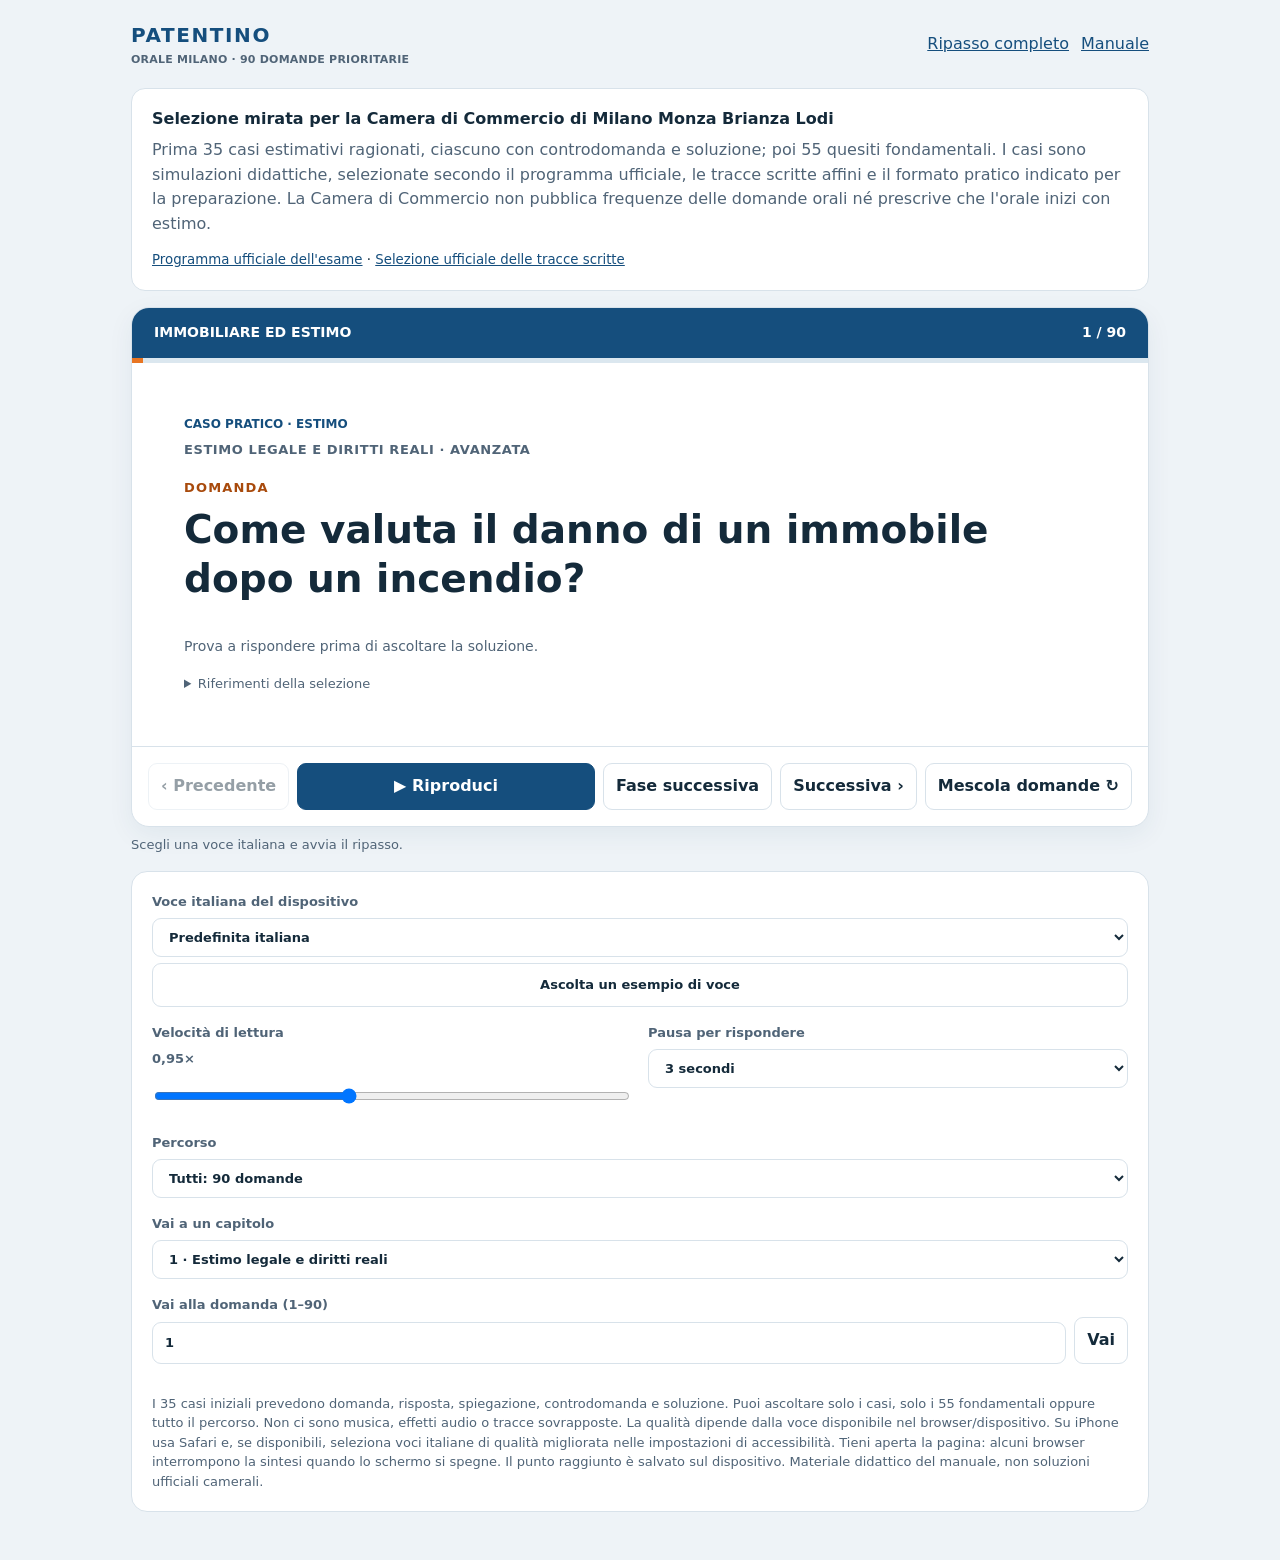
==== commit 84985358: "Randomize full 90-question Milano oral practice in stable reshufflable decks, preserving case/theory" ====
--- a/orale-milano.html
+++ b/orale-milano.html
@@ -4,13 +4,32 @@
 :root{color-scheme:light;--blue:#154e7d;--ink:#142a3a;--orange:#e87522;--paper:#fff;--muted:#506477;--line:#d8e2ea}*{box-sizing:border-box}body{margin:0;font:16px/1.55 system-ui,-apple-system,BlinkMacSystemFont,"Segoe UI",sans-serif;background:#eef3f7;color:var(--ink)}main{max-width:1050px;margin:auto;padding:20px 16px 48px}header{display:flex;align-items:center;justify-content:space-between;gap:16px;margin:0 0 20px}.brand{font-weight:850;letter-spacing:.08em;color:var(--blue);font-size:20px}.brand small{display:block;font-size:11px;letter-spacing:.02em;font-weight:600;color:var(--muted)}a{color:var(--blue)}.screen{background:white;border:1px solid var(--line);border-radius:18px;overflow:hidden;box-shadow:0 8px 26px #173e6010}.top{background:var(--blue);color:#fff;padding:14px 22px;display:flex;justify-content:space-between;gap:12px;font-size:14px;font-weight:600}.progress{height:5px;background:#dbe7ef}.progress b{height:100%;display:block;background:var(--orange);transition:width .2s}.content{padding:clamp(22px,5vw,52px);min-height:340px;display:flex;flex-direction:column;justify-content:center}.module{font-size:13px;font-weight:700;letter-spacing:.045em;color:var(--muted);text-transform:uppercase}.stage{font-size:13px;font-weight:800;color:#a84a0c;margin:18px 0 8px;letter-spacing:.09em}h1{font-size:clamp(23px,3.8vw,39px);line-height:1.25;margin:0 0 20px;overflow-wrap:anywhere}.body{font-size:clamp(17px,2.6vw,25px);line-height:1.6;white-space:pre-wrap;overflow-wrap:anywhere}.hint{font-size:14px;color:var(--muted);margin:12px 0 0}.controls{display:flex;align-items:center;flex-wrap:wrap;gap:8px;padding:16px;border-top:1px solid var(--line)}button,select,input{font:inherit;border:1px solid var(--line);border-radius:9px;background:white;color:var(--ink);padding:10px 12px;max-width:100%}button{cursor:pointer;font-weight:650;min-height:44px}button:disabled{opacity:.45;cursor:default}.primary{background:var(--blue);border-color:var(--blue);color:#fff;flex:1;min-width:145px}.settings{display:grid;grid-template-columns:repeat(2,minmax(0,1fr));gap:16px;background:#fff;padding:20px;margin-top:16px;border:1px solid var(--line);border-radius:16px}label{display:flex;flex-direction:column;gap:6px;font-size:13px;font-weight:650;color:var(--muted)}select{width:100%;color:var(--ink)}.inline{display:flex;align-items:center;gap:8px}.inline input{flex:1;min-width:0}.wide{grid-column:1/-1}.note{color:var(--muted);font-size:13px;line-height:1.5;margin-top:14px}#status{font-size:13px;color:var(--muted);min-height:1.5em;margin:8px 0}.question-picker{display:flex;gap:8px;align-items:end}.question-picker label{flex:1}.question-picker input{width:100%}.error{color:#a52719}button:focus-visible,select:focus-visible,input:focus-visible,a:focus-visible{outline:3px solid #e87522;outline-offset:2px}@media(max-width:600px){.settings{grid-template-columns:1fr}.wide{grid-column:auto}.content{min-height:350px}.top{font-size:12px;padding:12px 15px}.controls button{padding:9px 10px}.brand{font-size:17px}}@media(prefers-reduced-motion:reduce){*{transition:none!important}}
 </style></head><body><main><header><div class="brand">PATENTINO<small>ORALE MILANO · 90 DOMANDE PRIORITARIE</small></div><div style="display:flex;gap:12px;flex-wrap:wrap;justify-content:flex-end"><a href="./videoripasso-voce.html">Ripasso completo</a><a href="./index.html">Manuale</a></div></header>
 <section style="background:#fff;border:1px solid var(--line);border-radius:14px;padding:18px 20px;margin-bottom:16px"><strong>Selezione mirata per la Camera di Commercio di Milano Monza Brianza Lodi</strong><p style="margin:6px 0 10px;color:var(--muted)">Prima 35 casi estimativi ragionati, ciascuno con controdomanda e soluzione; poi 55 quesiti fondamentali. I casi sono simulazioni didattiche, selezionate secondo il programma ufficiale, le tracce scritte affini e il formato pratico indicato per la preparazione. La Camera di Commercio non pubblica frequenze delle domande orali né prescrive che l'orale inizi con estimo.</p><small><a href="https://www.milomb.camcom.it/materie-e-svolgimento-esame-mediatori" target="_blank" rel="noopener">Programma ufficiale dell'esame</a> · <a href="https://www.milomb.camcom.it/database-esami-selezione-domande-prove-scritte" target="_blank" rel="noopener">Selezione ufficiale delle tracce scritte</a></small></section>
-<section class="screen" aria-label="Lettore didattico"><div class="top"><span id="sector">IMMOBILIARE ED ESTIMO</span><span id="counter">1 / 90</span></div><div class="progress"><b id="progress"></b></div><div class="content"><div id="case-type" style="font-size:12px;font-weight:800;color:var(--blue);margin-bottom:7px"></div><div id="module" class="module"></div><div id="stage" class="stage"></div><h1 id="question"></h1><div id="body" class="body"></div><p class="hint" id="hint"></p><details id="evidence" style="margin-top:16px;font-size:13px;color:var(--muted)"><summary>Riferimenti della selezione</summary><div id="evidence-body"></div></details></div><div class="controls"><button id="prev" type="button">‹ Precedente</button><button id="play" class="primary" type="button">▶ Avvia ripasso</button><button id="skip" type="button">Fase successiva</button><button id="next" type="button">Successiva ›</button></div></section>
+<section class="screen" aria-label="Lettore didattico"><div class="top"><span id="sector">IMMOBILIARE ED ESTIMO</span><span id="counter">1 / 90</span></div><div class="progress"><b id="progress"></b></div><div class="content"><div id="case-type" style="font-size:12px;font-weight:800;color:var(--blue);margin-bottom:7px"></div><div id="module" class="module"></div><div id="stage" class="stage"></div><h1 id="question"></h1><div id="body" class="body"></div><p class="hint" id="hint"></p><details id="evidence" style="margin-top:16px;font-size:13px;color:var(--muted)"><summary>Riferimenti della selezione</summary><div id="evidence-body"></div></details></div><div class="controls"><button id="prev" type="button">‹ Precedente</button><button id="play" class="primary" type="button">▶ Avvia ripasso</button><button id="skip" type="button">Fase successiva</button><button id="next" type="button">Successiva ›</button><button id="mix" type="button" title="Estrai una nuova disposizione casuale delle 90 domande">Mescola domande ↻</button></div></section>
 <p id="status" role="status">Scegli una voce italiana e avvia il ripasso.</p>
 <section class="settings"><label class="wide">Voce italiana del dispositivo<select id="voice"><option value="">Predefinita italiana</option></select><button id="preview" type="button">Ascolta un esempio di voce</button></label><label>Velocità di lettura <span id="rateLabel">0,95×</span><input id="rate" type="range" min="0.75" max="1.25" step="0.05" value="0.95"></label><label>Pausa per rispondere<select id="delay"><option value="0">Nessuna</option><option value="3" selected>3 secondi</option><option value="5">5 secondi</option><option value="10">10 secondi</option></select></label><label class="wide">Percorso<select id="section"><option value="all">Tutti: 90 domande</option><option value="case">Solo casi estimativi: 35</option><option value="theory">Solo fondamentali: 55</option></select></label><label class="wide">Vai a un capitolo<select id="chapter"></select></label><div class="wide question-picker"><label>Vai alla domanda (1–90)<input type="number" id="jump" min="1" max="90" value="1"></label><button id="go" type="button">Vai</button></div><div class="wide note">I 35 casi iniziali prevedono domanda, risposta, spiegazione, controdomanda e soluzione. Puoi ascoltare solo i casi, solo i 55 fondamentali oppure tutto il percorso. Non ci sono musica, effetti audio o tracce sovrapposte. La qualità dipende dalla voce disponibile nel browser/dispositivo. Su iPhone usa Safari e, se disponibili, seleziona voci italiane di qualità migliorata nelle impostazioni di accessibilità. Tieni aperta la pagina: alcuni browser interrompono la sintesi quando lo schermo si spegne. Il punto raggiunto è salvato sul dispositivo. Materiale didattico del manuale, non soluzioni ufficiali camerali.</div></section></main>
 <script id="data" type="application/json">[{"sector":"immobiliare","module":"Immobili speciali e scelta del procedimento","level":"AVANZATA","q":"Come valuterebbe una caserma dei Carabinieri?","a":"Definisco oggetto, scopo, data di stima, proprietà, disponibilità e destinazione legittima. Se è una piccola caserma ricavata in un edificio ordinario, cerco comparabili effettivamente simili, tenendo conto della destinazione e della possibilità di riuso. Se è una caserma privata locata all'amministrazione, posso stimare il reddito immobiliare netto. Per un complesso specialistico senza mercato né redditi attendibili considero il costo di sostituzione deprezzato, cioè valore dell'area più costo di un equivalente funzionale, rettificato per obsolescenze. Per una cascina storica dismessa verifico vincoli e fattibilità di una trasformazione.","e":"La caserma non è una categoria estimativa unica. Un ospedale può fornire dati indiretti su costi o caratteristiche specialistiche, ma non è automaticamente un comparabile di mercato. Verifico anche l'eventuale regime di bene pubblico e l'alienabilità.","follow":"Se è una caserma privata locata allo Stato con reddito netto annuo di 60.000 euro e saggio del 5%, quanto vale? E se la locazione scade tra due anni?","fa":"In capitalizzazione diretta, nell'ipotesi di reddito stabilizzato, 60.000 diviso 0,05 equivale a 1.200.000 euro. Con scadenza imminente analizzo invece i flussi residui, il rinnovo, il possibile sfitto, gli adeguamenti e il valore finale, senza presumere una rendita perpetua.","original":null,"trace":[{"line":498,"topic":"ESTIMO","question":"Che cos'è la comparazione?"},{"line":510,"topic":"ESTIMO","question":"Per l'estimo e gli standards valutativi Internazionali ed europei, il fondamentale metodo di stima consiste nel"},{"line":525,"topic":"ESTIMO","question":"Con quale criterio economico vengono valutati di prassi gli opifici?"},{"line":544,"topic":"ESTIMO","question":"Quando si utilizza la stima per capitalizzazione dei redditi nella valutazione del fabbricati?"}],"source":"https://ivsc.org/wp-content/uploads/2024/01/IVS-effective-31-January-2025.pdf","kind":"caso","n":1},{"sector":"immobiliare","module":"Immobili speciali e scelta del procedimento","level":"AVANZATA","q":"Come stimerebbe un ospedale pubblico ancora in funzione?","a":"Chiarisco se valuto i muri, un diritto d'uso, l'azienda sanitaria o il costo assicurativo. Per un ospedale specialistico privo di transazioni comparabili e di un reddito immobiliare identificabile, il costo di sostituzione deprezzato è un procedimento possibile. Valuto l'area e il costo di una struttura moderna equivalente, compresi impianti e costi accessori, detraendo degrado e obsolescenze. Verifico destinazione sanitaria, regime di proprietà e disponibilità.","e":"Il costo storico e il valore delle attrezzature sanitarie non sono il valore dei muri. Non tratto un bene pubblico non liberamente disponibile come un immobile ordinario.","follow":"E se fosse una clinica privata affittata a un operatore sanitario?","fa":"Cerco compravendite e canoni di strutture analoghe e considero il reddito netto, la durata della locazione, i costi e l'affidabilità del conduttore. L'approccio reddituale può diventare il principale, con il costo come eventuale riscontro.","original":null,"trace":[{"line":477,"topic":"ESTIMO","question":"Cos'è il costo di ricostruzione?"},{"line":498,"topic":"ESTIMO","question":"Che cos'è la comparazione?"},{"line":525,"topic":"ESTIMO","question":"Con quale criterio economico vengono valutati di prassi gli opifici?"},{"line":534,"topic":"ESTIMO","question":"La stima in base al costo di costruzione si utilizza"},{"line":544,"topic":"ESTIMO","question":"Quando si utilizza la stima per capitalizzazione dei redditi nella valutazione del fabbricati?"}],"source":"https://ivsc.org/wp-content/uploads/2024/01/IVS-effective-31-January-2025.pdf","kind":"caso","n":2},{"sector":"immobiliare","module":"Immobili speciali e scelta del procedimento","level":"AVANZATA","q":"Come valuta una chiesa sconsacrata?","a":"Verifico proprietà, cessazione della destinazione al culto, vincoli culturali e destinazioni ammesse. Cerco transazioni di edifici analoghi riconvertibili. Se una trasformazione è lecita, tecnicamente possibile e conveniente, stimo il valore finale meno costi, oneri, tempi, rischio e remunerazione imprenditoriale. Il costo deprezzato può essere pertinente per altre finalità o come controllo.","e":"Il pregio storico non comporta automaticamente un premio. La sconsacrazione non autorizza da sola il cambio d'uso. La tutela culturale può ridurre le alternative e aumentare i costi.","follow":"Un vincolo culturale impedisce sempre la vendita?","fa":"No. Occorre verificare il proprietario e la natura del vincolo. Il D.Lgs. 42/2004 disciplina, secondo il caso, autorizzazione all'alienazione, denuncia e prelazione pubblica. Non ogni bene vincolato è incommerciabile.","original":null,"trace":[{"line":517,"topic":"ESTIMO","question":"Quando si applica la stima in base al valore di trasformazione di un fabbricato?"},{"line":535,"topic":"ESTIMO","question":"Nel caso si voglia verificare la convenienza o meno di effettuare una ristrutturazione di un immobile quale procedimento occorre applicare?"},{"line":598,"topic":"URBANISTICA","question":"E' consentito, in caso di un intervento realizzato abusivamente , il rilascio del permesso in sanatoria al titolare dell'abuso che presenta domanda di sanatoria edilizia?"},{"line":604,"topic":"URBANISTICA","question":"La destinazione urbanistica di un'area cosa rappresenta?"},{"line":605,"topic":"URBANISTICA","question":"La legge n° 431 del 8 agosto 1985 introduceva il vincolo paesaggistico che comporta:"}],"source":"https://www.normattiva.it/","kind":"caso","n":3},{"sector":"immobiliare","module":"Immobili speciali e scelta del procedimento","level":"AVANZATA","q":"Come si stima una scuola privata o un asilo?","a":"Distinguo la proprietà dall'azienda scolastica. Se l'immobile è locato, analizzo il reddito netto e i canoni comparabili; se esiste un mercato di strutture simili confronto le transazioni. Per una struttura altamente specializzata senza mercato considero il costo di sostituzione deprezzato. Esamino dotazioni, accessibilità, sicurezza, aree esterne e destinazione legittima.","e":"Le rette scolastiche sono ricavi dell'attività, non automaticamente reddito dell'immobile. Un edificio funzionale a un solo uso può avere un mercato molto ristretto.","follow":"La scuola chiude e si vuole trasformarla in abitazioni: quale criterio?","fa":"Verifico l'ammissibilità urbanistica, tecnica ed economica. Se il progetto è fattibile, applico il valore di trasformazione, detraendo dal valore finale tutti i costi, tempi e rischi.","original":null,"trace":[{"line":498,"topic":"ESTIMO","question":"Che cos'è la comparazione?"},{"line":517,"topic":"ESTIMO","question":"Quando si applica la stima in base al valore di trasformazione di un fabbricato?"},{"line":534,"topic":"ESTIMO","question":"La stima in base al costo di costruzione si utilizza"},{"line":544,"topic":"ESTIMO","question":"Quando si utilizza la stima per capitalizzazione dei redditi nella valutazione del fabbricati?"},{"line":604,"topic":"URBANISTICA","question":"La destinazione urbanistica di un'area cosa rappresenta?"}],"source":"https://ivsc.org/wp-content/uploads/2024/01/IVS-effective-31-January-2025.pdf","kind":"caso","n":4},{"sector":"immobiliare","module":"Immobili speciali e scelta del procedimento","level":"AVANZATA","q":"Come valuta un albergo di quaranta camere?","a":"Chiarisco se stimo i muri, l'azienda o entrambi. Se l'albergo è locato, posso capitalizzare o attualizzare il canone netto sostenibile; se è gestito direttamente, analizzo la capacità di generare reddito separando costi operativi, compenso del gestore, avviamento e arredi dalla quota imputabile all'immobile. Confronto transazioni di alberghi per posizione, categoria e dotazioni.","e":"Il prezzo per camera è solo un parametro comparativo. Non capitalizzo il fatturato lordo come reddito fondiario; occupazione, stagionalità e investimenti futuri incidono sul valore.","follow":"Fattura un milione di euro l'anno: posso dividerlo per il 5%?","fa":"No. Venti milioni sarebbe il risultato aritmetico, ma il fatturato non è reddito immobiliare. Devo identificare il reddito netto pertinente, il rischio e il saggio coerente.","original":null,"trace":[{"line":498,"topic":"ESTIMO","question":"Che cos'è la comparazione?"},{"line":510,"topic":"ESTIMO","question":"Per l'estimo e gli standards valutativi Internazionali ed europei, il fondamentale metodo di stima consiste nel"},{"line":525,"topic":"ESTIMO","question":"Con quale criterio economico vengono valutati di prassi gli opifici?"},{"line":544,"topic":"ESTIMO","question":"Quando si utilizza la stima per capitalizzazione dei redditi nella valutazione del fabbricati?"}],"source":"https://ivsc.org/wp-content/uploads/2024/01/IVS-effective-31-January-2025.pdf","kind":"caso","n":5},{"sector":"immobiliare","module":"Immobili speciali e scelta del procedimento","level":"AVANZATA","q":"Come valuta un capannone industriale costruito su misura?","a":"Rilevo mercato industriale, superficie, altezza, portate, accessi, impianti, destinazione, ambiente e possibilità di riuso. Se trovo compravendite confrontabili, uso il metodo di mercato. Per un opificio molto specialistico posso ricorrere al costo di sostituzione deprezzato; se è locato analizzo il reddito immobiliare.","e":"Distinguo muri, impianti integrati, macchinari e azienda. Il costo pagato dal proprietario non garantisce un pari valore di mercato.","follow":"Il capannone è ben conservato ma troppo basso per i mezzi moderni. Quale deprezzamento?","fa":"Obsolescenza funzionale. Considero perdita di utilità, costi di adeguamento e minore domanda; non è soltanto vetustà fisica.","original":null,"trace":[{"line":477,"topic":"ESTIMO","question":"Cos'è il costo di ricostruzione?"},{"line":525,"topic":"ESTIMO","question":"Con quale criterio economico vengono valutati di prassi gli opifici?"},{"line":534,"topic":"ESTIMO","question":"La stima in base al costo di costruzione si utilizza"},{"line":543,"topic":"ESTIMO","question":"Quali sono le caratteristiche dei beni influenti sul valore?"}],"source":"https://ivsc.org/wp-content/uploads/2024/01/IVS-effective-31-January-2025.pdf","kind":"caso","n":6},{"sector":"immobiliare","module":"Immobili speciali e scelta del procedimento","level":"AVANZATA","q":"Come valuta un distributore di carburante?","a":"Distinguo area, fabbricati, impianti, autorizzazioni e azienda. Verifico titoli, contratti, accessi, destinazione e rischi ambientali. Confronto vendite o locazioni di impianti analoghi; uso il reddito se quello immobiliare è isolabile, o il costo deprezzato per componenti specialistiche senza mercato.","e":"Il fatturato del carburante non è il reddito dei muri. Serbatoi e contaminazioni possono comportare spese e vincoli importanti.","follow":"Se è chiuso e destinato alla demolizione?","fa":"Accerto la destinazione futura ammissibile e la presenza di obblighi ambientali. Stimo l'area o il progetto al netto di demolizione, smaltimento, bonifica, tempi e rischi.","original":null,"trace":[{"line":474,"topic":"ESTIMO","question":"Che stima si applica nel caso di un immobile da demolire per il suo pessimo stato?"},{"line":493,"topic":"ESTIMO","question":"Il valore di un'area da cosa dipende principalmente?"},{"line":517,"topic":"ESTIMO","question":"Quando si applica la stima in base al valore di trasformazione di un fabbricato?"},{"line":525,"topic":"ESTIMO","question":"Con quale criterio economico vengono valutati di prassi gli opifici?"}],"source":"https://ivsc.org/wp-content/uploads/2024/01/IVS-effective-31-January-2025.pdf","kind":"caso","n":7},{"sector":"immobiliare","module":"Immobili speciali e scelta del procedimento","level":"AVANZATA","q":"Come valuta un cinema o un teatro non più utilizzato?","a":"Verifico destinazioni consentite, vincoli e domanda. Cerco comparabili di immobili simili; per un'attività operativa distinguo reddito dell'impresa e reddito dei muri. Se è dismesso, considero una trasformazione legittima e conveniente, detraendo dal valore finale i costi di adeguamento, demolizione o recupero, tempi e rischi.","e":"Il costo storico del palcoscenico e degli impianti non è necessariamente recuperabile. Un edificio centrale non è automaticamente riconvertibile a residenza.","follow":"Posso applicare direttamente i prezzi delle abitazioni vicine?","fa":"No. Prima dimostro la possibilità di cambio d'uso e la fattibilità tecnica; poi valuto il progetto residuo, non gli appartamenti come se fossero già costruiti.","original":null,"trace":[{"line":474,"topic":"ESTIMO","question":"Che stima si applica nel caso di un immobile da demolire per il suo pessimo stato?"},{"line":517,"topic":"ESTIMO","question":"Quando si applica la stima in base al valore di trasformazione di un fabbricato?"},{"line":524,"topic":"ESTIMO","question":"Che cosa significa, in Estimo, Valore di Mercato\" di un immobile?\""},{"line":535,"topic":"ESTIMO","question":"Nel caso si voglia verificare la convenienza o meno di effettuare una ristrutturazione di un immobile quale procedimento occorre applicare?"}],"source":"https://ivsc.org/wp-content/uploads/2024/01/IVS-effective-31-January-2025.pdf","kind":"caso","n":8},{"sector":"immobiliare","module":"Immobili speciali e scelta del procedimento","level":"AVANZATA","q":"Come valuta un'autorimessa multipiano o un parcheggio a pagamento?","a":"Identifico se stimo i posti auto, l'edificio, la concessione o l'azienda. Per posti con mercato uso comparabili per dimensione, accesso e posizione. Per una gestione unitaria a reddito, stimo i flussi netti pertinenti al diritto, con costi, occupazione, manutenzioni e durata.","e":"Numero di posti e incasso lordo non sono da soli il valore. Una concessione o un diritto temporaneo modifica l'orizzonte reddituale.","follow":"Il diritto di gestione dura ancora dieci anni. Posso usare una rendita perpetua?","fa":"No. Attualizzo i benefici per la durata residua, considerando obblighi ed eventuale valore finale effettivamente spettante al titolare.","original":null,"trace":[{"line":482,"topic":"ESTIMO","question":"Di prassi negli immobili i parametri tecnici sono:"},{"line":498,"topic":"ESTIMO","question":"Che cos'è la comparazione?"},{"line":510,"topic":"ESTIMO","question":"Per l'estimo e gli standards valutativi Internazionali ed europei, il fondamentale metodo di stima consiste nel"},{"line":542,"topic":"ESTIMO","question":"Quali sono i problemi estimativi relativi ad un diritto di superficie?"},{"line":544,"topic":"ESTIMO","question":"Quando si utilizza la stima per capitalizzazione dei redditi nella valutazione del fabbricati?"}],"source":"https://ivsc.org/wp-content/uploads/2024/01/IVS-effective-31-January-2025.pdf","kind":"caso","n":9},{"sector":"immobiliare","module":"Immobili speciali e scelta del procedimento","level":"AVANZATA","q":"Come valuta un castello o una villa storica senza comparabili diretti?","a":"Analizzo vincoli, stato, conservazione, dimensioni, accessibilità e usi leciti. Estendo la ricerca a dimore analoghe anche in mercati più ampi, motivando le rettifiche. Se esiste una riconversione fattibile, ne studio il valore residuo; per finalità di costo considero il procedimento appropriato. Esplicito la maggiore incertezza.","e":"Il pregio storico non equivale a un coefficiente fisso. La manutenzione e la limitata domanda possono incidere negativamente.","follow":"Posso usare i prezzi al metro quadrato di appartamenti di lusso vicini?","fa":"Solo come riferimento indiretto e con motivazione: dimensione, costi, mercato e utilità sono diversi. Non applico automaticamente lo stesso prezzo unitario.","original":null,"trace":[{"line":498,"topic":"ESTIMO","question":"Che cos'è la comparazione?"},{"line":504,"topic":"ESTIMO","question":"Cosa comporta, nella stima analitica, la presenza di finiture di pregio straordinario?"},{"line":517,"topic":"ESTIMO","question":"Quando si applica la stima in base al valore di trasformazione di un fabbricato?"},{"line":521,"topic":"ESTIMO","question":"Una condizione estrinseca influente sul valore degli immobili è:"},{"line":543,"topic":"ESTIMO","question":"Quali sono le caratteristiche dei beni influenti sul valore?"}],"source":"https://ivsc.org/wp-content/uploads/2024/01/IVS-effective-31-January-2025.pdf","kind":"caso","n":10},{"sector":"immobiliare","module":"Trasformazione e terreni edificabili","level":"AVANZATA","q":"Come stima una cascina antica da trasformare in abitazioni?","a":"Accerto proprietà, stato legittimo, vincoli, accessi e possibilità di cambio d'uso. Studio un progetto realistico e stimo i ricavi delle abitazioni finite, detraendo lavori, oneri, tecnici, finanziamento, commercializzazione, tempi, rischio e utile. Verifico il residuo con vendite di immobili da recuperare.","e":"Il valore di trasformazione non è il valore finale meno la sola ristrutturazione. Se parte del complesso deve conservare la destinazione rurale, ne tengo conto.","follow":"Valore finale 900.000 euro, lavori 420.000, altri costi 90.000 e utile 120.000. Qual è il residuo statico?","fa":"270.000 euro. È un calcolo semplificato; per tempi significativi attualizzo i flussi e controllo che il rischio non sia contato due volte.","original":null,"trace":[{"line":474,"topic":"ESTIMO","question":"Che stima si applica nel caso di un immobile da demolire per il suo pessimo stato?"},{"line":517,"topic":"ESTIMO","question":"Quando si applica la stima in base al valore di trasformazione di un fabbricato?"},{"line":535,"topic":"ESTIMO","question":"Nel caso si voglia verificare la convenienza o meno di effettuare una ristrutturazione di un immobile quale procedimento occorre applicare?"},{"line":541,"topic":"ESTIMO","question":"Quali caratteristiche sono da considerare intrinseche per un fondo rustico ?"}],"source":"https://ivsc.org/wp-content/uploads/2024/01/IVS-effective-31-January-2025.pdf","kind":"caso","n":11},{"sector":"immobiliare","module":"Trasformazione e terreni edificabili","level":"AVANZATA","q":"Come stima un rudere da demolire su un lotto edificabile?","a":"Verifico PGT, indici, vincoli, titoli, possibilità di ricostruzione e bonifica. Se demolizione e ricostruzione sono ammissibili e convenienti, confronto terreni simili o stimo il progetto residuo. Il rudere può avere contributo negativo per demolizione, smaltimento e rischi.","e":"Non presumo che tutta la volumetria esistente sia recuperabile. La verifica urbanistica precede il calcolo.","follow":"Un lotto libero comparabile vale 200.000 euro e demolire il rudere costa 35.000. Qual è il valore indicativo?","fa":"165.000 euro, a parità delle altre condizioni e prima di ulteriori costi, tempi e rischi. Devo rettificare per eventuali differenti diritti edificatori.","original":null,"trace":[{"line":474,"topic":"ESTIMO","question":"Che stima si applica nel caso di un immobile da demolire per il suo pessimo stato?"},{"line":493,"topic":"ESTIMO","question":"Il valore di un'area da cosa dipende principalmente?"},{"line":505,"topic":"ESTIMO","question":"Nella stima delle aree fabbricabili quale criterio è generalmente più apprezzato?"},{"line":517,"topic":"ESTIMO","question":"Quando si applica la stima in base al valore di trasformazione di un fabbricato?"},{"line":539,"topic":"ESTIMO","question":"Per un'area fabbricabile, la superficie fondiaria è riferita:"},{"line":621,"topic":"URBANISTICA","question":"Che cosa si intende per area edificabile?"}],"source":"https://ivsc.org/wp-content/uploads/2024/01/IVS-effective-31-January-2025.pdf","kind":"caso","n":12},{"sector":"immobiliare","module":"Trasformazione e terreni edificabili","level":"AVANZATA","q":"Come valuta un terreno edificabile nel comune di Milano?","a":"Verifico CDU, PGT, usi consentiti, indice, superficie fondiaria o territoriale, cessioni, urbanizzazioni e vincoli. Confronto lotti analoghi per superficie fondiaria o capacità edificatoria, utilizzando parametri coerenti. In alternativa stimo il valore residuo del prodotto finito dopo costi, tempi, rischio e remunerazione.","e":"Due lotti di pari estensione possono avere capacità edificatorie diverse. Il catasto non determina la destinazione urbanistica.","follow":"Lotto di 1.000 metri quadrati e indice fondiario 0,8 metri quadrati per metro quadrato: cosa ottengo?","fa":"800 metri quadrati di superficie edificabile teorica, da verificare rispetto alle definizioni del piano, distanze, cessioni e altri vincoli. Non sono automaticamente 800 metri quadrati commerciali vendibili.","original":null,"trace":[{"line":493,"topic":"ESTIMO","question":"Il valore di un'area da cosa dipende principalmente?"},{"line":505,"topic":"ESTIMO","question":"Nella stima delle aree fabbricabili quale criterio è generalmente più apprezzato?"},{"line":539,"topic":"ESTIMO","question":"Per un'area fabbricabile, la superficie fondiaria è riferita:"},{"line":584,"topic":"URBANISTICA","question":"Che cosa si intende per superficie fondiaria?"},{"line":601,"topic":"URBANISTICA","question":"L'indice di edificabilità di un lotto edificabile è:"},{"line":621,"topic":"URBANISTICA","question":"Che cosa si intende per area edificabile?"},{"line":631,"topic":"URBANISTICA","question":"Che cosa sono le NTA?"},{"line":633,"topic":"URBANISTICA","question":"Quale è la differenza fondamentale tra PGT e PRG?"}],"source":"https://ivsc.org/wp-content/uploads/2024/01/IVS-effective-31-January-2025.pdf","kind":"caso","n":13},{"sector":"immobiliare","module":"Trasformazione e terreni edificabili","level":"AVANZATA","q":"Come valuta un appartamento al rustico o un cantiere interrotto?","a":"Cerco vendite comparabili allo stesso stato oppure stimo il bene finito detraendo costi e tempi di completamento, oneri, adeguamenti, rischi e margine necessario. Verifico titoli, stato delle opere, contratti e possibilità di ultimazione.","e":"La percentuale dei lavori eseguiti non corrisponde necessariamente alla percentuale del valore finale.","follow":"L'appartamento finito vale 300.000 euro e mancano 70.000 di lavori: vale 230.000?","fa":"È solo un primo residuo. Vanno considerati ulteriori costi, tempo, rischi e remunerazione, oltre alla reale possibilità di completare l'intervento.","original":null,"trace":[{"line":477,"topic":"ESTIMO","question":"Cos'è il costo di ricostruzione?"},{"line":505,"topic":"ESTIMO","question":"Nella stima delle aree fabbricabili quale criterio è generalmente più apprezzato?"},{"line":517,"topic":"ESTIMO","question":"Quando si applica la stima in base al valore di trasformazione di un fabbricato?"},{"line":535,"topic":"ESTIMO","question":"Nel caso si voglia verificare la convenienza o meno di effettuare una ristrutturazione di un immobile quale procedimento occorre applicare?"}],"source":"https://ivsc.org/wp-content/uploads/2024/01/IVS-effective-31-January-2025.pdf","kind":"caso","n":14},{"sector":"immobiliare","module":"Trasformazione e terreni edificabili","level":"AVANZATA","q":"Come valuta un negozio da trasformare in abitazione?","a":"Confronto valore commerciale attuale e valore residuo di una conversione lecita. Verifico PGT, cambio d'uso, requisiti igienico-sanitari, titolo edilizio e regolamento condominiale. Stimo il valore residenziale finale al netto di tutti i costi, tempi e rischi.","e":"Un C/1 non diventa abitazione mediante la sola variazione catastale. Il valore residenziale non è applicabile prima di verificare la conversione.","follow":"Se i costi superano l'incremento di valore ottenibile?","fa":"La trasformazione non è conveniente nelle ipotesi analizzate. Si valuta l'uso lecito, realizzabile ed economicamente più conveniente, non il ricavo lordo massimo.","original":null,"trace":[{"line":517,"topic":"ESTIMO","question":"Quando si applica la stima in base al valore di trasformazione di un fabbricato?"},{"line":535,"topic":"ESTIMO","question":"Nel caso si voglia verificare la convenienza o meno di effettuare una ristrutturazione di un immobile quale procedimento occorre applicare?"},{"line":589,"topic":"URBANISTICA","question":"Cosa significa SCIA?"},{"line":604,"topic":"URBANISTICA","question":"La destinazione urbanistica di un'area cosa rappresenta?"}],"source":"https://ivsc.org/wp-content/uploads/2024/01/IVS-effective-31-January-2025.pdf","kind":"caso","n":15},{"sector":"immobiliare","module":"Trasformazione e terreni edificabili","level":"AVANZATA","q":"Come stima un appartamento con abuso edilizio?","a":"Richiedo a un tecnico la ricostruzione dello stato legittimo e l'identificazione della difformità. Verifico tolleranze, possibilità di sanatoria o necessità di ripristino. Stimo nello stato effettivo considerando costi, tempi, rischio, limiti alla commerciabilità e al finanziamento.","e":"Catasto e agibilità non sanano l'abuso. Non considero certo un esito di sanatoria senza verificarne i presupposti.","follow":"La planimetria catastale rappresenta l'abuso e il Comune ha rilasciato agibilità: è urbanisticamente conforme?","fa":"Non necessariamente. Occorre verificare i titoli e lo stato legittimo secondo il DPR 380/2001; il mediatore deve comunicare le circostanze rilevanti conosciute o conoscibili con la dovuta diligenza.","original":null,"trace":[{"line":484,"topic":"ESTIMO","question":"Cosa hanno consentito di regolarizzare i condoni edilizi previsti dalla legge?"},{"line":520,"topic":"ESTIMO","question":"Un fabbricato abusivo presenta un proprio valore di mercato?"},{"line":598,"topic":"URBANISTICA","question":"E' consentito, in caso di un intervento realizzato abusivamente , il rilascio del permesso in sanatoria al titolare dell'abuso che presenta domanda di sanatoria edilizia?"},{"line":609,"topic":"URBANISTICA","question":"Per quali interventi, eseguiti in difformità delle normative urbanistiche, si incorre in sanzioni amministrative e penali?"},{"line":626,"topic":"URBANISTICA","question":"Cosa attesta il certificato di agibilità?"}],"source":"https://www.normattiva.it/","kind":"caso","n":16},{"sector":"immobiliare","module":"Immobili ordinari e a reddito","level":"AVANZATA","q":"Come valuta un attico di lusso senza vendite recenti nello stesso palazzo?","a":"Definisco il segmento e cerco transazioni assimilabili anche in zone vicine, confrontando piano, vista, esposizione, terrazzi, ascensore, stato e pertinenze. Rettifico le differenze con evidenza di mercato e dichiaro l'incertezza quando i dati sono scarsi.","e":"Non applico coefficienti universali al pregio né uso la media di annunci generici.","follow":"Il proprietario ha speso 150.000 euro di finiture: il valore aumenta della stessa somma?","fa":"No. Il costo sostenuto non misura necessariamente il contributo al valore. Stimo quanto un acquirente del segmento riconoscerebbe in più.","original":null,"trace":[{"line":480,"topic":"ESTIMO","question":"Costituisce una caratteristica intrinseca di una unità immobiliare residenziale"},{"line":498,"topic":"ESTIMO","question":"Che cos'è la comparazione?"},{"line":502,"topic":"ESTIMO","question":"Nella stesura della stima di un appartamento, le opere di finitura, l'ampiezza dei vani, gli infissi, si identificano con:"},{"line":504,"topic":"ESTIMO","question":"Cosa comporta, nella stima analitica, la presenza di finiture di pregio straordinario?"},{"line":512,"topic":"ESTIMO","question":"Qual è la differenza tra prezzo di mercato e valore di stima di un bene?"},{"line":521,"topic":"ESTIMO","question":"Una condizione estrinseca influente sul valore degli immobili è:"}],"source":"https://ivsc.org/wp-content/uploads/2024/01/IVS-effective-31-January-2025.pdf","kind":"caso","n":17},{"sector":"immobiliare","module":"Immobili ordinari e a reddito","level":"AVANZATA","q":"Come valuta un appartamento con terrazzo, cantina e box?","a":"Misuro superfici principali e accessorie e applico ragguagli coerenti con la finalità e i comparabili. Se il mercato valorizza il box separatamente, lo stimo a parte. Dichiaro i criteri utilizzati e controllo che il prezzo unitario non comprenda già le pertinenze.","e":"Superficie commerciale e catastale non sono necessariamente uguali. I coefficienti non sono automaticamente validi in ogni mercato.","follow":"Casa 100 metri quadrati, terrazzo 20 al 25%, cantina 10 al 20%, prezzo 2.000 euro al metro quadrato, box separato 18.000: quanto vale?","fa":"Superficie ragguagliata 107 metri quadrati; 107 per 2.000 dà 214.000, più 18.000 uguale 232.000 euro, nelle ipotesi indicate.","original":null,"trace":[{"line":482,"topic":"ESTIMO","question":"Di prassi negli immobili i parametri tecnici sono:"},{"line":500,"topic":"ESTIMO","question":"La superficie lorda complessiva di pavimento è:"},{"line":501,"topic":"ESTIMO","question":"Nel calcolo della superficie commerciale , come vengono conteggiati i muri interni di un'unità abitativa ?"},{"line":514,"topic":"ESTIMO","question":"Quali sono i principali parametri tecnici?"}],"source":"https://ivsc.org/wp-content/uploads/2024/01/IVS-effective-31-January-2025.pdf","kind":"caso","n":18},{"sector":"immobiliare","module":"Immobili ordinari e a reddito","level":"AVANZATA","q":"Come stima un appartamento locato a un canone inferiore al mercato?","a":"Esamino il diritto gravato da locazione, durata residua, opponibilità, canone, costi, rischio e condizioni di rilascio. Confronto vendite di immobili locati oppure attualizzo reddito contrattuale, spese e valore futuro alla scadenza.","e":"Non presumo che il bene sia libero né che il canone ridotto duri indefinitamente. Durata e differenza di canone incidono sul valore.","follow":"L'acquirente può far uscire subito l'inquilino?","fa":"No, se la locazione è opponibile: normalmente subentra nella posizione del locatore. La vendita non è di per sé causa di rilascio.","original":null,"trace":[{"line":510,"topic":"ESTIMO","question":"Per l'estimo e gli standards valutativi Internazionali ed europei, il fondamentale metodo di stima consiste nel"},{"line":544,"topic":"ESTIMO","question":"Quando si utilizza la stima per capitalizzazione dei redditi nella valutazione del fabbricati?"},{"line":573,"topic":"PUBBLICITÀ IMMOBILIARE","question":"I contratti di locazione di beni immobili, di durata superiore ai nove anni, devono essere trascritti?"}],"source":"https://ivsc.org/wp-content/uploads/2024/01/IVS-effective-31-January-2025.pdf","kind":"caso","n":19},{"sector":"immobiliare","module":"Immobili ordinari e a reddito","level":"AVANZATA","q":"Come valuta un negozio affittato a 2.000 euro mensili?","a":"Parto dal canone annuo e ricavo il reddito netto ordinario dopo costi del locatore, sfitto e rischio pertinente. Utilizzo un saggio ricavato da immobili comparabili o attualizzo i flussi se variabili. Controllo contratto, durata e rischio del conduttore.","e":"Il saggio deve essere coerente con il reddito. Nelle locazioni commerciali verifico anche eventuali prelazioni e indennità di avviamento nei casi previsti.","follow":"Canone lordo 24.000 euro, costi 4.000, saggio netto 5%: quale valore?","fa":"400.000 euro, pari a 20.000 diviso 0,05, assumendo reddito netto stabilizzato. Se la locazione scade presto, considero flussi e valore futuro.","original":null,"trace":[{"line":510,"topic":"ESTIMO","question":"Per l'estimo e gli standards valutativi Internazionali ed europei, il fondamentale metodo di stima consiste nel"},{"line":533,"topic":"ESTIMO","question":"La determinazione del saggio medio di capitalizzazione si ottiene"},{"line":544,"topic":"ESTIMO","question":"Quando si utilizza la stima per capitalizzazione dei redditi nella valutazione del fabbricati?"}],"source":"https://ivsc.org/wp-content/uploads/2024/01/IVS-effective-31-January-2025.pdf","kind":"caso","n":20},{"sector":"immobiliare","module":"Immobili ordinari e a reddito","level":"AVANZATA","q":"Come valuta un intero fabbricato di dieci appartamenti venduto in blocco?","a":"Valuto proprietà, occupazione, contratti, manutenzioni e parti comuni. Confronto compravendite in blocco o capitalizzo e attualizzo i redditi netti. Analizzo anche l'eventuale vendita frazionata, sottraendo tempi, costi di commercializzazione e rischi, se lecita e fattibile.","e":"La somma dei valori al dettaglio non coincide necessariamente con il valore di un compendio unitario.","follow":"Ogni appartamento vale singolarmente 150.000 euro. Il blocco vale necessariamente 1,5 milioni?","fa":"No. È un ricavo lordo potenziale da vendita frazionata. Le condizioni di un acquirente in blocco e i costi e tempi della vendita separata possono cambiare il valore.","original":null,"trace":[{"line":498,"topic":"ESTIMO","question":"Che cos'è la comparazione?"},{"line":510,"topic":"ESTIMO","question":"Per l'estimo e gli standards valutativi Internazionali ed europei, il fondamentale metodo di stima consiste nel"},{"line":515,"topic":"ESTIMO","question":"Quali sono le fasi principali nelle quali si articola la stima a valore di mercato?"},{"line":544,"topic":"ESTIMO","question":"Quando si utilizza la stima per capitalizzazione dei redditi nella valutazione del fabbricati?"}],"source":"https://ivsc.org/wp-content/uploads/2024/01/IVS-effective-31-January-2025.pdf","kind":"caso","n":21},{"sector":"immobiliare","module":"Immobili ordinari e a reddito","level":"AVANZATA","q":"Come valuta la nuda proprietà di un appartamento con usufruttuario anziano?","a":"Stimo piena proprietà e beneficio economico dell'usufrutto, considerando durata, redditi o utilità, spese, dati demografici e saggio appropriato. La nuda proprietà riflette la futura disponibilità del bene. Confronto eventuali transazioni di diritti analoghi.","e":"I coefficienti fiscali non sono automaticamente valori di mercato. L'usufrutto di una persona fisica non può eccederne la vita.","follow":"Piena proprietà 300.000 euro e usufrutto economicamente stimato 110.000. Quanto vale la nuda proprietà?","fa":"190.000 euro come differenza teorica, se le basi e le ipotesi coincidono. Il prezzo effettivo della nuda proprietà va confrontato con il suo mercato.","original":null,"trace":[{"line":470,"topic":"ESTIMO","question":"A cosa corrisponde il reddito netto dell'usufruttuario?"},{"line":490,"topic":"ESTIMO","question":"Il valore del diritto di usufrutto si ottiene:"},{"line":545,"topic":"ESTIMO","question":"Un alloggio gravato da diritto di usufrutto ha un valore di mercato pari al :"},{"line":55,"topic":"DIRITTO CIVILE","question":"Che cosa attribuisce l’usufrutto al titolare del diritto?"},{"line":62,"topic":"DIRITTO CIVILE","question":"La durata dell’usufrutto può eccedere la vita dell’usufruttuario?"}],"source":"https://ivsc.org/wp-content/uploads/2024/01/IVS-effective-31-January-2025.pdf","kind":"caso","n":22},{"sector":"immobiliare","module":"Estimo legale e diritti reali","level":"AVANZATA","q":"Come valuta un immobile gravato da ipoteca?","a":"Distinguo il valore immobiliare dal debito del proprietario. Stimo il bene con il procedimento appropriato e verifico iscrizione, grado, debito residuo e modalità di liberazione. Le condizioni particolari del diritto trasferito devono essere esplicitate.","e":"L'importo dell'iscrizione può essere superiore al debito. L'ipoteca non impedisce automaticamente la vendita e non va sottratta meccanicamente dal valore.","follow":"Casa da 250.000 euro, ipoteca iscritta per 300.000 e debito residuo 100.000: quali valori?","fa":"Il bene vale 250.000 nelle ipotesi date; la posizione netta teorica del proprietario è 150.000 prima di spese. Per il rogito verifico conteggio estintivo e modalità di cancellazione o accordo.","original":null,"trace":[{"line":9,"topic":"DIRITTO CIVILE","question":"Cosa determina il grado di un'ipoteca?"},{"line":32,"topic":"DIRITTO CIVILE","question":"Da che cosa dipende il grado dell’ipoteca?"},{"line":519,"topic":"ESTIMO","question":"Se si vende un immobile ipotecato, si deve necessariamente estinguere il relativo mutuo?"},{"line":566,"topic":"MUTUI","question":"Nel caso in cui su un immobile gravi un mutuo ipotecario, il suo valore, come può essere determinato?"},{"line":574,"topic":"PUBBLICITÀ IMMOBILIARE","question":"Con quale atto può essere ottenuta la cancellazione dell'ipoteca volontaria dopo il 03/04/2007?"}],"source":"https://ivsc.org/wp-content/uploads/2024/01/IVS-effective-31-January-2025.pdf","kind":"caso","n":23},{"sector":"immobiliare","module":"Estimo legale e diritti reali","level":"AVANZATA","q":"Come stima un terreno attraversato da una servitù di passaggio?","a":"Verifico titolo, localizzazione, esercizio, ampiezza, opponibilità e impatto. Confronto il valore del fondo senza servitù e quello gravato, considerando accesso, privacy, edificabilità e utilizzabilità del residuo. Per la servitù coattiva verifico anche la disciplina dell'indennità.","e":"Non si perde automaticamente la proprietà della striscia gravata. Il pregiudizio può interessare l'intero fondo.","follow":"La servitù occupa 50 metri quadrati: basta moltiplicare per il prezzo unitario?","fa":"No. Il danno dipende dall'effettiva perdita di utilità e può riguardare anche il residuo; l'indennità legale segue le disposizioni applicabili.","original":null,"trace":[{"line":12,"topic":"DIRITTO CIVILE","question":"E' ammissibile una servitù fra due fondi appartenenti allo stesso proprietario?"},{"line":13,"topic":"DIRITTO CIVILE","question":"E' possibile che una servitù sia costituita su un fondo senza il volere del proprietario?"},{"line":471,"topic":"ESTIMO","question":"Attribuire un valore complementare ad un bene immobile significa:"},{"line":494,"topic":"ESTIMO","question":"In caso di esproprio parziale di un bene per pubblica utilità è rispondente ricercare:"},{"line":529,"topic":"ESTIMO","question":"Il valore complementare come criterio di stima è normalmente utilizzato in caso di:"}],"source":"https://www.normattiva.it/","kind":"caso","n":24},{"sector":"immobiliare","module":"Estimo legale e diritti reali","level":"AVANZATA","q":"Come valuta una porzione di terreno espropriata per una strada?","a":"Distinguo valore di mercato e indennità di esproprio. Nell'esproprio parziale, se ricorrono i presupposti, confronto il valore del bene prima con quello del residuo dopo l'esproprio, ai sensi dell'art. 33 del DPR 327/2001. Verifico natura del fondo, accesso, forma e produttività residua.","e":"L'indennità non è necessariamente il semplice valore della superficie sottratta: dipende dalla disciplina specifica.","follow":"Fondo intero 500.000 euro, residuo dopo l'esproprio 380.000. Qual è il decremento?","fa":"120.000 euro nell'esempio. È il differenziale estimativo; l'indennità concreta richiede l'applicazione della normativa pertinente.","original":null,"trace":[{"line":471,"topic":"ESTIMO","question":"Attribuire un valore complementare ad un bene immobile significa:"},{"line":494,"topic":"ESTIMO","question":"In caso di esproprio parziale di un bene per pubblica utilità è rispondente ricercare:"},{"line":529,"topic":"ESTIMO","question":"Il valore complementare come criterio di stima è normalmente utilizzato in caso di:"}],"source":"https://www.normattiva.it/","kind":"caso","n":25},{"sector":"immobiliare","module":"Estimo legale e diritti reali","level":"AVANZATA","q":"Come valuta il danno di un immobile dopo un incendio?","a":"Definisco se si tratta di risarcimento, assicurazione o stima post-sinistro. Rilevo danni e costi di ripristino, eventuali miglioramenti, perdita di utilizzabilità e minor valore dopo il ripristino. Confronto valori ante e post se pertinente e applico legge o polizza.","e":"Non sommo due volte lo stesso pregiudizio. Il costo di ricostruzione e il danno economico sono grandezze diverse.","follow":"Ripristino 30.000 euro e perdita di valore prima dei lavori 30.000: danno totale 60.000?","fa":"No, se il ripristino elimina interamente la perdita, le due misure rappresentano lo stesso danno. Ulteriori pregiudizi devono essere autonomi e dimostrati.","original":null,"trace":[{"line":477,"topic":"ESTIMO","question":"Cos'è il costo di ricostruzione?"},{"line":495,"topic":"ESTIMO","question":"In un fabbricato danneggiato (p.e. da un incendio) la parte danneggiata si stima sulla base del valore di:"},{"line":534,"topic":"ESTIMO","question":"La stima in base al costo di costruzione si utilizza"}],"source":"https://ivsc.org/wp-content/uploads/2024/01/IVS-effective-31-January-2025.pdf","kind":"caso","n":26},{"sector":"immobiliare","module":"Estimo legale e diritti reali","level":"AVANZATA","q":"Come valuta il diritto di sopraelevare un condominio?","a":"Verifico titolo, art. 1127 c.c., capacità statica, aspetto architettonico, aria e luce, e fattibilità urbanistica. Stimo il valore della superficie nuova al netto di costi, oneri, tempi, rischio, utile e indennità spettante agli altri condomini.","e":"Il diritto civilistico non garantisce il permesso edilizio. Valore del diritto e indennità sono distinti.","follow":"Come si determina in generale l'indennità di sopraelevazione?","fa":"Secondo l'art. 1127, valore attuale dell'area occupata dalla nuova fabbrica diviso per il numero dei piani compreso quello da edificare, detratta la quota spettante a chi sopraeleva. Il caso concreto va ricostruito in base ai titoli.","original":null,"trace":[{"line":426,"topic":"CONDOMINIO","question":"Che cosa si intende per valore attuale dell'area\" nel calcolo dell'indennizzo nel caso di sopraelevazione?\""},{"line":434,"topic":"CONDOMINIO","question":"Il valore di sopraelevazione di un fabbricato corrisponde:"},{"line":437,"topic":"CONDOMINIO","question":"In caso di sopraelevazione , l'indennità da corrispondere agli altri proprietari ha ragione d'essere perché"},{"line":441,"topic":"CONDOMINIO","question":"In un edificio condominiale si può sopraelevare di due piani?"},{"line":461,"topic":"CONDOMINIO","question":"Se l'unità immobiliare è in usufrutto, chi ha diritto di voto all'assemblea?"},{"line":464,"topic":"CONDOMINIO","question":"L'ammontare dell'indennizzo spettante a tutti i condomini, in caso di sopraelevazione, scaturisce da"}],"source":"https://www.normattiva.it/","kind":"caso","n":27},{"sector":"immobiliare","module":"Estimo legale e diritti reali","level":"AVANZATA","q":"Come valuta la quota indivisa di un immobile di tre fratelli?","a":"Stimo l'intero immobile e distinguo valore proporzionale, valore della quota ceduta separatamente e massa da dividere. Considero possibilità di accordo e divisione, godimento, costi, tempi e domanda di quote indivise.","e":"La quota ideale non identifica una porzione materiale. Non applico una percentuale di sconto arbitraria.","follow":"L'immobile intero vale 360.000 euro: quanto vale un terzo?","fa":"120.000 euro è il valore proporzionale; il valore di mercato della quota separata può differire. Per la divisione verifico comoda divisibilità, assegnazioni e conguagli.","original":null,"trace":[{"line":77,"topic":"DIRITTO CIVILE","question":"La stima della massa dividenda dei beni, nelle successioni , viene fatta secondo il probabile valore di"},{"line":512,"topic":"ESTIMO","question":"Qual è la differenza tra prezzo di mercato e valore di stima di un bene?"},{"line":524,"topic":"ESTIMO","question":"Che cosa significa, in Estimo, Valore di Mercato\" di un immobile?\""}],"source":"https://ivsc.org/wp-content/uploads/2024/01/IVS-effective-31-January-2025.pdf","kind":"caso","n":28},{"sector":"immobiliare","module":"Estimo legale e diritti reali","level":"AVANZATA","q":"Come valuta un appartamento in diritto di superficie con durata residua ventennale?","a":"Accerto proprietà del terreno, convenzione, durata, canoni, vincoli al prezzo e condizioni di scadenza. Confronto diritti analoghi o attualizzo i benefici economici per il periodo residuo, includendo soltanto l'eventuale valore finale spettante.","e":"Un diritto a termine non equivale a piena proprietà perpetua. Le convenzioni edilizie possono imporre limiti specifici.","follow":"Alla scadenza il superficiario mantiene sempre il fabbricato?","fa":"No. In linea generale, alla scadenza il proprietario del suolo acquista la costruzione ai sensi dell'art. 953 c.c., ferme le condizioni applicabili al caso.","original":null,"trace":[{"line":29,"topic":"DIRITTO CIVILE","question":"In che cosa consiste il diritto di superficie?"},{"line":542,"topic":"ESTIMO","question":"Quali sono i problemi estimativi relativi ad un diritto di superficie?"},{"line":583,"topic":"URBANISTICA","question":"Che cosa si intende per edilizia convenzionata?"},{"line":622,"topic":"URBANISTICA","question":"Chi concede il diritto di superficie per l'edilizia economica popolare?"}],"source":"https://www.normattiva.it/","kind":"caso","n":29},{"sector":"immobiliare","module":"Estimo agrario e mercato","level":"AVANZATA","q":"Come valuta un fondo agricolo irriguo con fabbricati rurali?","a":"Rilevo suolo, colture, irrigazione, produttività, accesso, forma, contratti e vincoli. Confronto vendite di fondi simili o capitalizzo il reddito fondiario netto ordinario, distinto dal reddito dell'impresa. Valuto i fabbricati per il contributo al fondo ed eventuali usi autonomi leciti.","e":"Rendite catastali e valori agricoli medi non equivalgono automaticamente al prezzo di mercato. Evito di contare due volte i fabbricati.","follow":"Il fondo è affittato a un coltivatore diretto: quali verifiche aggiunge?","fa":"Durata, canone, opponibilità e condizioni per eventuale prelazione agraria; non presumo che il terreno sia liberamente disponibile.","original":null,"trace":[{"line":350,"topic":"CATASTO","question":"Chi è tenuto a pagare le imposte relative al reddito agrario nel caso di fondo affittato?"},{"line":358,"topic":"CATASTO","question":"Che cosa rappresenta il reddito agrario?"},{"line":475,"topic":"ESTIMO","question":"Come si può valutare un fabbricato agricolo eccedente l'ordinarietà?"},{"line":541,"topic":"ESTIMO","question":"Quali caratteristiche sono da considerare intrinseche per un fondo rustico ?"}],"source":"https://ivsc.org/wp-content/uploads/2024/01/IVS-effective-31-January-2025.pdf","kind":"caso","n":30},{"sector":"immobiliare","module":"Estimo agrario e mercato","level":"AVANZATA","q":"Come valuta un vigneto o un frutteto produttivo?","a":"Considero terreno, varietà, età e durata produttiva residua, rendimenti, accessi, irrigazione, vincoli e costi futuri. Confronto fondi analoghi oppure attualizzo il reddito fondiario netto lungo il ciclo, includendo il rinnovo se pertinente. Distinguo suolo, impianto e azienda.","e":"Il reddito di un'annata non è necessariamente ordinario. Le piante hanno durata finita e non si può capitalizzare all'infinito il reddito corrente senza considerare il rinnovo.","follow":"Due vigneti della stessa estensione, uno nuovo e uno a fine ciclo, hanno lo stesso valore?","fa":"Non necessariamente: investimenti, tempi di entrata in produzione, produttività e sostituzione delle piante modificano i flussi e l'utilità.","original":null,"trace":[{"line":498,"topic":"ESTIMO","question":"Che cos'è la comparazione?"},{"line":533,"topic":"ESTIMO","question":"La determinazione del saggio medio di capitalizzazione si ottiene"},{"line":541,"topic":"ESTIMO","question":"Quali caratteristiche sono da considerare intrinseche per un fondo rustico ?"},{"line":543,"topic":"ESTIMO","question":"Quali sono le caratteristiche dei beni influenti sul valore?"}],"source":"https://ivsc.org/wp-content/uploads/2024/01/IVS-effective-31-January-2025.pdf","kind":"caso","n":31},{"sector":"immobiliare","module":"Estimo agrario e mercato","level":"AVANZATA","q":"Come valuta un fondo con colture già in maturazione?","a":"Distinguo valore del terreno e valore dei frutti pendenti, evitando duplicazioni. Per i frutti considero ricavi attesi meno costi ancora necessari, rischio e tempo; per anticipazioni colturali considero le spese sostenute secondo fase e scopo. Verifico a chi spettano i prodotti.","e":"Costo già sostenuto e valore futuro sono diversi; conta la data di stima.","follow":"Ricavi attesi 28.000 euro, costi futuri 8.000: quale risultato preliminare?","fa":"20.000 euro prima delle ulteriori rettifiche. Non si aggiunge automaticamente al valore del fondo se questo già comprende le colture.","original":null,"trace":[{"line":526,"topic":"ESTIMO","question":"Cosa si intende per momento di stima?"},{"line":541,"topic":"ESTIMO","question":"Quali caratteristiche sono da considerare intrinseche per un fondo rustico ?"},{"line":543,"topic":"ESTIMO","question":"Quali sono le caratteristiche dei beni influenti sul valore?"}],"source":"https://ivsc.org/wp-content/uploads/2024/01/IVS-effective-31-January-2025.pdf","kind":"caso","n":32},{"sector":"immobiliare","module":"Estimo agrario e mercato","level":"AVANZATA","q":"Come valuta un terreno agricolo che potrebbe diventare edificabile?","a":"Parto dalla destinazione vigente. Se il mercato riconosce un premio per una concreta prospettiva di cambio di destinazione, considero probabilità, tempi, costi e rischio con comparabili appropriati. Distinguo il valore attuale da una stima condizionata a futura edificabilità.","e":"Una semplice aspettativa non crea un diritto edificatorio. Il PGT vigente e gli atti realmente approvati sono decisivi.","follow":"Posso applicare il prezzo dei lotti già edificabili vicini?","fa":"No: i diritti sono differenti. Posso usare terreni agricoli con prospettive analoghe oppure sviluppare scenari separati e motivati.","original":null,"trace":[{"line":493,"topic":"ESTIMO","question":"Il valore di un'area da cosa dipende principalmente?"},{"line":539,"topic":"ESTIMO","question":"Per un'area fabbricabile, la superficie fondiaria è riferita:"},{"line":604,"topic":"URBANISTICA","question":"La destinazione urbanistica di un'area cosa rappresenta?"},{"line":621,"topic":"URBANISTICA","question":"Che cosa si intende per area edificabile?"},{"line":633,"topic":"URBANISTICA","question":"Quale è la differenza fondamentale tra PGT e PRG?"}],"source":"https://ivsc.org/wp-content/uploads/2024/01/IVS-effective-31-January-2025.pdf","kind":"caso","n":33},{"sector":"immobiliare","module":"Estimo agrario e mercato","level":"AVANZATA","q":"Come valuta un bosco con legname utilizzabile e vincoli ambientali?","a":"Rilevo specie, età, quantità legnosa, accessibilità, pendenza, piano di gestione e vincoli. Confronto fondi forestali analoghi o attualizzo i ricavi netti di utilizzazioni consentite, con costi e tempi. Distinguo suolo e soprassuolo quando richiesto.","e":"Il valore del legname al prezzo di vendita non è il valore del bosco. Vanno considerati costi di taglio, esbosco, trasporto e cicli produttivi.","follow":"Se il vincolo impedisce il taglio ipotizzato?","fa":"Non posso capitalizzare quei ricavi come certi. Rivedo le utilizzazioni consentite, l'orizzonte di stima e gli altri benefici economicamente pertinenti.","original":null,"trace":[{"line":493,"topic":"ESTIMO","question":"Il valore di un'area da cosa dipende principalmente?"},{"line":526,"topic":"ESTIMO","question":"Cosa si intende per momento di stima?"},{"line":541,"topic":"ESTIMO","question":"Quali caratteristiche sono da considerare intrinseche per un fondo rustico ?"},{"line":543,"topic":"ESTIMO","question":"Quali sono le caratteristiche dei beni influenti sul valore?"}],"source":"https://ivsc.org/wp-content/uploads/2024/01/IVS-effective-31-January-2025.pdf","kind":"caso","n":34},{"sector":"immobiliare","module":"Estimo agrario e mercato","level":"AVANZATA","q":"Come valuta un immobile in una zona dove trova soltanto annunci e quotazioni OMI?","a":"Cerco transazioni verificabili e dati in mercati assimilabili, utilizzando le quotazioni OMI come informazione orientativa. Analizzo prezzi richiesti, tempi di esposizione, differenze e possibili sconti supportati da evidenza. Se i dati sono scarsi confronto altri procedimenti pertinenti e dichiaro incertezza e limiti.","e":"Le quotazioni OMI non sono una stima puntuale, e gli annunci non dimostrano il prezzo effettivo di scambio.","follow":"Cinque annunci chiedono in media 3.000 euro al metro quadrato: può garantire quel prezzo?","fa":"No. Devo controllare che siano comparabili e che i valori siano compatibili con transazioni reali. Una stima è un giudizio motivato, non una garanzia di vendita.","original":null,"trace":[{"line":498,"topic":"ESTIMO","question":"Che cos'è la comparazione?"},{"line":511,"topic":"ESTIMO","question":"Che cosa si intende per prezzo di mercato?"},{"line":512,"topic":"ESTIMO","question":"Qual è la differenza tra prezzo di mercato e valore di stima di un bene?"},{"line":515,"topic":"ESTIMO","question":"Quali sono le fasi principali nelle quali si articola la stima a valore di mercato?"},{"line":524,"topic":"ESTIMO","question":"Che cosa significa, in Estimo, Valore di Mercato\" di un immobile?\""}],"source":"https://ivsc.org/wp-content/uploads/2024/01/IVS-effective-31-January-2025.pdf","kind":"caso","n":35},{"n":36,"sector":"immobiliare","module":"Estimo generale e urbano","level":"STANDARD","q":"Che cos'è l'estimo e quali sono i principali aspetti economici di un bene?","a":"L'estimo è la disciplina che formula giudizi motivati di valore riferiti a uno scopo, una data e condizioni definite. I criteri classici sono valore di mercato, di costo, di trasformazione, complementare e di surrogazione; la capitalizzazione dei redditi è un procedimento di stima e nella tradizione didattica viene anche esaminata come aspetto economico.","e":"Il criterio si sceglie in base al quesito. Un appartamento ordinario si confronta con il mercato; per la convenienza di una trasformazione si confrontano valore finale e costi. I criteri non sono valori da sommare.","original":298,"trace":[{"line":497,"topic":"ESTIMO","question":"L'estimo è una disciplina che"},{"line":518,"topic":"ESTIMO","question":"Quanti sono gli aspetti economici o criteri di valutazione ?"},{"line":524,"topic":"ESTIMO","question":"Che cosa significa, in Estimo, Valore di Mercato\" di un immobile?\""}],"kind":"teoria"},{"n":37,"sector":"immobiliare","module":"Estimo generale e urbano","level":"STANDARD","q":"Spiega stima sintetica e analitica e risolvi un caso applicativo.","a":"La stima sintetica usa confronti o parametri; quella analitica esplicita componenti e passaggi. La stima sintetica monoparametrica usa V = S × p quando superficie e prezzo sono omogenei; la pluriparametrica controlla più attributi. Analitica può significare calcolo reddituale, computo costi o flussi attualizzati. L'affidabilità non dipende dal numero delle formule.","e":"95 m² × 2.080 euro/m² = 197.600 euro, prima di verifica di pertinenze e aggiustamenti. Attenzione: Una media aritmetica senza fonti resta una congettura.","original":337,"trace":[{"line":513,"topic":"ESTIMO","question":"Quale tra le seguenti metodologie estimative si può definire analitica?"},{"line":538,"topic":"ESTIMO","question":"Cosa si intende per procedimento di stima?"}],"kind":"teoria"},{"n":38,"sector":"immobiliare","module":"Estimo generale e urbano","level":"STANDARD","q":"Qual è la differenza tra valore e prezzo?","a":"Il prezzo è l’importo concretamente pattuito nello scambio; il valore è un giudizio estimativo riferito a scopo, data e condizioni definite.","e":"Un immobile pubblicizzato a 250.000 euro e venduto a 225.000 euro presenta un prezzo richiesto diverso dal prezzo effettivo; nessuno dei due, isolatamente, dimostra il valore di mercato di un altro bene.","original":249,"trace":[{"line":511,"topic":"ESTIMO","question":"Che cosa si intende per prezzo di mercato?"},{"line":512,"topic":"ESTIMO","question":"Qual è la differenza tra prezzo di mercato e valore di stima di un bene?"}],"kind":"teoria"},{"n":39,"sector":"immobiliare","module":"Estimo generale e urbano","level":"STANDARD","q":"Spiega ordinarietà e normalità di mercato e risolvi un caso applicativo.","a":"L'ordinarietà richiama condizioni usuali nel segmento esaminato. Finiture fuori standard, condizioni eccezionali e vantaggi specifici possono richiedere rettifiche motivate. Le caratteristiche intrinseche riguardano il bene; quelle estrinseche il contesto. I coefficienti non sono tariffe universali.","e":"Una piscina costata 90.000 euro non comporta necessariamente un identico aumento di valore. Attenzione: Non trasferire il costo di un miglioramento direttamente sul valore.","original":335,"trace":[{"line":537,"topic":"ESTIMO","question":"Nell'estimo, da un punto di vista statistico, per ordinarietà si intende:"}],"kind":"teoria"},{"n":40,"sector":"immobiliare","module":"Estimo generale e urbano","level":"STANDARD","q":"Spiega valore di costo e ricostruzione e risolvi un caso applicativo.","a":"Importo necessario per produrre, ricostruire o sostituire un bene secondo ipotesi definite. Costo a nuovo, di riproduzione e di sostituzione possono differire; un fabbricato esistente richiede deprezzamento quando appropriato. Il costo storico non coincide con costo attuale o valore di mercato.","e":"Ricostruzione a nuovo 300.000 euro; obsolescenza motivata 70.000: contributo 230.000 prima del valore dell'area. Attenzione: Non confondere preventivo dei lavori e valore complessivo del fabbricato.","original":342,"trace":[{"line":477,"topic":"ESTIMO","question":"Cos'è il costo di ricostruzione?"},{"line":487,"topic":"ESTIMO","question":"Che cos'è il costo di un bene economico?"},{"line":534,"topic":"ESTIMO","question":"La stima in base al costo di costruzione si utilizza"}],"kind":"teoria"},{"n":41,"sector":"immobiliare","module":"Estimo generale e urbano","level":"STANDARD","q":"Spiega valore di trasformazione e risolvi un caso applicativo.","a":"Valore ricavato dal prodotto finale al netto delle componenti economiche necessarie alla trasformazione. Nel modello residuale si considerano ricavi dopo trasformazione, opere, professionisti, permessi, commercializzazione, tempi, finanza, rischio e utile. A progetti pluriennali si applica opportunamente una forma dinamica.","e":"Prodotto finito 1.200.000 euro; costi e remunerazione complessivi 940.000: residuo statico 260.000. Attenzione: Non sottrarre soltanto il prezzo dell'impresa edile.","original":343,"trace":[{"line":517,"topic":"ESTIMO","question":"Quando si applica la stima in base al valore di trasformazione di un fabbricato?"},{"line":535,"topic":"ESTIMO","question":"Nel caso si voglia verificare la convenienza o meno di effettuare una ristrutturazione di un immobile quale procedimento occorre applicare?"}],"kind":"teoria"},{"n":42,"sector":"immobiliare","module":"Estimo generale e urbano","level":"STANDARD","q":"Spiega valore complementare e risolvi un caso applicativo.","a":"Differenza di valore tra intero prima e parte residua dopo una sottrazione o modificazione. È importante per espropri parziali, danni, servitù e distacchi quando il residuo cambia utilità. La perdita non è automaticamente proporzionale ai metri quadrati sottratti.","e":"Terreno completo 180.000 euro, residuo dopo esproprio 137.000: valore complementare 43.000. Attenzione: Non trascurare perdita di accesso o peggioramento funzionale.","original":344,"trace":[{"line":471,"topic":"ESTIMO","question":"Attribuire un valore complementare ad un bene immobile significa:"},{"line":494,"topic":"ESTIMO","question":"In caso di esproprio parziale di un bene per pubblica utilità è rispondente ricercare:"},{"line":529,"topic":"ESTIMO","question":"Il valore complementare come criterio di stima è normalmente utilizzato in caso di:"}],"kind":"teoria"},{"n":43,"sector":"immobiliare","module":"Estimo generale e urbano","level":"STANDARD","q":"Spiega valore di surrogazione e risolvi un caso applicativo.","a":"Valore ricercato mediante un bene alternativo di utilità equivalente. La surrogazione richiede equivalenza sostanziale della funzione, tempi e rischi comparabili e una base economica motivata. È utile dove un bene identico ha pochi confronti ma l'utilità si può ottenere con altre soluzioni.","e":"Un manufatto speciale può essere surrogato dal costo della soluzione alternativa di medesima utilità. Attenzione: Un sostituto di forma simile ma utilità diversa non è equivalente.","original":345,"trace":[{"line":530,"topic":"ESTIMO","question":"Per quali beni è applicabile il valore di surrogazione?"}],"kind":"teoria"},{"n":44,"sector":"immobiliare","module":"Estimo generale e urbano","level":"STANDARD","q":"Spiega capitalizzazione diretta v = r / i e risolvi un caso applicativo.","a":"Per reddito annuale stabilizzato e durevole un modello semplice è V = R/i. R è reddito netto annuo e i saggio in forma decimale; l'ipotesi di reddito costante e perpetuo non è adatta a qualsiasi situazione. Diritti temporanei richiedono specifici fattori di attualizzazione.","e":"R = 12.600 euro e i = 4,5% → V = 12.600/0,045 = 280.000 euro. Attenzione: Non dividere 12.600 per 4,5 e non trattare canone temporaneo come perpetuo.","original":364,"trace":[{"line":510,"topic":"ESTIMO","question":"Per l'estimo e gli standards valutativi Internazionali ed europei, il fondamentale metodo di stima consiste nel"},{"line":544,"topic":"ESTIMO","question":"Quando si utilizza la stima per capitalizzazione dei redditi nella valutazione del fabbricati?"}],"kind":"teoria"},{"n":45,"sector":"immobiliare","module":"Estimo generale e urbano","level":"STANDARD","q":"Spiega determinazione del saggio e risolvi un caso applicativo.","a":"Il saggio deve riflettere i rendimenti del segmento e il rischio. Un procedimento semplificato è i = R/V per immobili comparabili con prezzi e redditi omogenei, dopo eventuali correzioni. Non coincide col tasso legale, con il TAN del mutuo o con un numero nazionale fisso.","e":"Comparabile venduto 240.000 euro con reddito netto 12.000 → i apparente 5%. Attenzione: Non applicare il 5% per ogni immobile senza verificare contesto e condizioni.","original":365,"trace":[{"line":533,"topic":"ESTIMO","question":"La determinazione del saggio medio di capitalizzazione si ottiene"}],"kind":"teoria"},{"n":46,"sector":"immobiliare","module":"Mercato immobiliare urbano e agrario","level":"STANDARD","q":"Come useresti le quotazioni OMI?","a":"L’Osservatorio del Mercato Immobiliare dell’Agenzia delle Entrate pubblica intervalli di quotazioni semestrali per zone e tipologie. Le quotazioni OMI sono informazioni di contesto: non costituiscono una perizia puntuale, né sempre si riferiscono a transazioni specifiche comparabili. Servono a leggere tendenze e range, accompagnate da comparabili, stato del bene, pertinenze e data. Distingui numero di compravendite, prezzi, quotazioni e tempi di assorbimento.","e":"OMI indica 1.500–1.900 €/m²: un attico ristrutturato non è automaticamente valutabile al massimo del range. Attenzione: Non vendere il range OMI come “prezzo certo” di un immobile.","original":159,"trace":[],"kind":"teoria"},{"n":47,"sector":"immobiliare","module":"Mercato immobiliare urbano e agrario","level":"STANDARD","q":"Come descriveresti il mercato immobiliare di Milano e come valuteresti prezzi e usi del mercato urbano e agrario?","a":"Partirei da dati aggiornati e verificabili: compravendite e quotazioni OMI, prezzi effettivi e comparabili per microzona, destinazione, qualità e data. Nel mercato urbano distinguerei centro, semicentro e periferia, nuove costruzioni e usato, accessibilità e caratteristiche del bene. Per i terreni agricoli considererei coltura, fertilità, irrigazione, accessi, produttività, contratti e vincoli.","e":"Non presenterei un prezzo medio cittadino come valore certo. Per i prezzi attuali consultare le pubblicazioni OMI dell'Agenzia delle Entrate; per gli usi e le consuetudini locali consultare la raccolta degli usi della Camera di Commercio. Le condizioni specifiche della trattativa prevalgono sulle semplici abitudini, nei limiti di legge.","original":null,"trace":[],"source":"Programma ufficiale dell'orale – mercato urbano e agrario, prezzi e usi","kind":"teoria"},{"n":48,"sector":"diritto","module":"Professione e provvigione","level":"STANDARD","q":"Qual è la differenza tra mediatore e mandatario?","a":"Il mediatore ex art. 1754 c.c. mette in relazione due o più parti per concludere un affare senza vincoli di collaborazione, dipendenza o rappresentanza.","e":"Il mandatario, invece, è obbligato a compiere atti giuridici nell’interesse del mandante, con o senza rappresentanza. La differenza fondamentale è tra terzietà della mediazione tipica e obbligo di agire per il mandante.","original":1,"trace":[{"line":272,"topic":"PROFESSIONALE","question":"Qual è il carattere distintivo del mediatore?"},{"line":33,"topic":"DIRITTO CIVILE","question":"Che cosa si obbliga a compiere una parte nel contratto di mandato?"}],"kind":"teoria"},{"n":49,"sector":"diritto","module":"Professione e provvigione","level":"STANDARD","q":"Quando matura la provvigione?","a":"Il diritto alla provvigione nasce, ai sensi dell’art. 1755 c.c., quando l’affare è concluso per effetto dell’intervento del mediatore.","e":"Non occorre necessariamente il rogito: un preliminare vincolante può essere sufficiente. Vanno considerate le condizioni sospensive e la concreta efficacia dell’accordo; la prescrizione è ordinariamente annuale ex art. 2950 c.c.","original":2,"trace":[{"line":43,"topic":"DIRITTO CIVILE","question":"In quanto tempo si prescrive il diritto del mediatore al pagamento della provvigione?"},{"line":326,"topic":"PROFESSIONALE","question":"In quanto tempo si prescrive il diritto alla provvigione dell'agente immobiliare ?"}],"kind":"teoria"},{"n":50,"sector":"diritto","module":"Professione e provvigione","level":"STANDARD","q":"Quali circostanze il mediatore deve comunicare alle parti?","a":"L’art. 1759 c.c. impone al mediatore di comunicare alle parti le circostanze note relative alla valutazione e alla sicurezza dell’affare.","e":"La diligenza professionale impedisce di ignorare informazioni che si era tenuti a conoscere; per esempio gravami o elementi rilevanti della situazione dell’immobile.","original":3,"trace":[{"line":336,"topic":"PROFESSIONALE","question":"Nelle fase delle trattative mediate dall'agente immobiliare qual è la più facile violazione del dovere di buona fede da parte del mediatore?"}],"kind":"teoria"},{"n":51,"sector":"diritto","module":"Professione e provvigione","level":"AVANZATA","q":"Una proposta accettata è subordinata al mutuo. L'agente sostiene che la provvigione è già esigibile perché il preliminare è concluso. Ha ragione?","a":"No: l'art. 1757 c.c. fa sorgere il diritto alla provvigione al verificarsi della condizione sospensiva. Occorre distinguere la conclusione del contratto dalla maturazione del compenso. Se la condizione non si avvera, il diritto non sorge secondo questa regola.","e":"Non confondere proposta accettata con condizione avverata.","original":4,"trace":[{"line":280,"topic":"PROFESSIONALE","question":"E' possibile sottoporre il pagamento della provvigione immobiliare ad una condizione potestativa?"}],"kind":"teoria"},{"n":52,"sector":"diritto","module":"Professione e provvigione","level":"AVANZATA","q":"Quando spettano al mediatore il rimborso delle spese e la provvigione? E se intervengono due mediatori?","a":"La provvigione ex art. 1755 presuppone l'affare concluso per effetto dell'intervento. L'art. 1756 prevede separatamente, salvo patti o usi contrari, il rimborso delle spese da parte del soggetto per incarico del quale sono state eseguite anche se l'affare non si conclude. L'art. 1758 c.c. prevede che, se l'affare si conclude per l'intervento di più mediatori, ciascuno abbia diritto a una quota della provvigione. Si deve accertare il contributo causale di ciascuno e il rapporto concreto; non basta avere avuto un incarico.","e":"Gli artt. 1755–1758 c.c. distinguono compenso, spese e pluralità di mediatori: il solo incarico o una visita non bastano per la provvigione.","original":7,"trace":[{"line":292,"topic":"PROFESSIONALE","question":"L'agente immobiliare ha diritto alle spese?"}],"kind":"teoria"},{"n":53,"sector":"diritto","module":"Professione e provvigione","level":"STANDARD","q":"Quali requisiti servono per esercitare l’attività?","a":"Occorrono i requisiti personali e professionali previsti dalla legge 39/1989, il superamento dell’esame e gli adempimenti di avvio al Registro imprese/REA, inclusa la SCIA secondo il caso.","e":"Vanno mantenuti i requisiti, rispettate le incompatibilità e gli obblighi relativi a polizza RC e deposito dei formulari.","original":69,"trace":[{"line":309,"topic":"PROFESSIONALE","question":"Quali caratteristiche necessarie e indispensabili deve avere, secondo la vigente normativa, l'agente d'affari in mediazione?"},{"line":288,"topic":"PROFESSIONALE","question":"In quale momento l'agente d'affari in mediazione deve dimostrare la stipula della polizza assicurativa?"},{"line":284,"topic":"PROFESSIONALE","question":"Il mediatore immobiliare che intende utilizzare, nell'esercizio della sua attività, moduli e formulari\" ha l'obbligo di depositarli a quale ufficio della Camera di commercio?\""}],"kind":"teoria"},{"n":54,"sector":"diritto","module":"Professione e provvigione","level":"STANDARD","q":"Quali sono gli obblighi antiriciclaggio di un’agenzia?","a":"Ai sensi del d.lgs. 231/2007, quando ricorrono i presupposti, l’agente deve effettuare adeguata verifica della clientela, identificare il titolare effettivo, valutare il rischio, conservare le informazioni e segnalare le operazioni sospette all’UIF.","e":"La segnalazione è riservata e non coincide con una denuncia penale.","original":68,"trace":[{"line":271,"topic":"PROFESSIONALE","question":"Ai fini dell'antiriciclaggio chi è il titolare effettivo nell'ambito societario?"},{"line":303,"topic":"PROFESSIONALE","question":"Le agenzie immobiliari conservano i documenti acquisiti sia per assolvere agli obblighi di adeguata verifica della clientela che quelli riguardanti l'operazione, per un periodo di?"},{"line":306,"topic":"PROFESSIONALE","question":"Qual è la legge in materia di antiriciclaggio?"}],"kind":"teoria"},{"n":55,"sector":"diritto","module":"Professione e provvigione","level":"STANDARD","q":"Quali sono le incompatibilità dell'agente immobiliare e quali conseguenze ha l'esercizio abusivo?","a":"L'art. 5 della legge 39/1989 prevede incompatibilità con attività imprenditoriali di produzione, vendita, rappresentanza o promozione dei beni dello stesso settore, con determinati rapporti di lavoro e professioni dello stesso settore, nonché con situazioni di conflitto d'interessi. Occorre verificare le eccezioni e la disciplina vigente. Chi esercita senza i requisiti e gli adempimenti richiesti è soggetto a sanzioni e non ha diritto alla provvigione.","e":"Non confondere il superamento dell'esame con l'avvio dell'attività mediante SCIA e iscrizione al Registro imprese/REA. L'esercizio abusivo può comportare restituzione delle provvigioni e, nei casi previsti, conseguenze penali.","original":null,"trace":[{"line":275,"topic":"PROFESSIONALE","question":"Con cosa è incompatibile l'attività di mediazione immobiliare?"},{"line":318,"topic":"PROFESSIONALE","question":"Chi ha svolto operazioni di mediazione senza essere iscritto al REA ha l'obbligo di restituire la provvigione riscossa?"},{"line":320,"topic":"PROFESSIONALE","question":"Dopo quante sanzioni amministrative per lo svolgimento abusivo dell'attività si applicano le pene previste dall'art. 348 C.P. (esercizio abusivo di una professione)"}],"source":"Legge 3 febbraio 1989, n. 39, artt. 5, 6 e 8","kind":"teoria"},{"n":56,"sector":"diritto","module":"Proprietà, diritti reali e obbligazioni","level":"STANDARD","q":"Quali sono i diritti reali di godimento? Spiega in particolare usufrutto, nuda proprietà e servitù.","a":"Tra i diritti reali di godimento rientrano usufrutto, uso, abitazione, superficie, enfiteusi e servitù. L’usufrutto consente di godere del bene altrui rispettandone la destinazione; uso e abitazione hanno contenuto più ristretto; la superficie separa la costruzione dalla proprietà del suolo, mentre la servitù è un peso a vantaggio di un altro fondo. Per l’enfiteusi si veda anche il modulo di estimo legale.","e":"L'usufrutto di una persona fisica non può eccedere la sua vita; alla sua estinzione la proprietà si consolida. Le servitù gravano su un fondo a vantaggio di un altro fondo.","original":12,"trace":[{"line":29,"topic":"DIRITTO CIVILE","question":"In che cosa consiste il diritto di superficie?"},{"line":55,"topic":"DIRITTO CIVILE","question":"Che cosa attribuisce l’usufrutto al titolare del diritto?"},{"line":62,"topic":"DIRITTO CIVILE","question":"La durata dell’usufrutto può eccedere la vita dell’usufruttuario?"}],"kind":"teoria"},{"n":57,"sector":"diritto","module":"Proprietà, diritti reali e obbligazioni","level":"STANDARD","q":"Qual è la differenza tra possesso e detenzione? Come funziona l'usucapione?","a":"Il possesso è il potere sulla cosa manifestato in un’attività corrispondente alla proprietà o a un altro diritto reale; la detenzione implica il riconoscimento del potere altrui. Un conduttore detiene normalmente l’immobile del locatore. Il possesso utile può condurre all’usucapione se sussistono i requisiti di legge.","e":"L'usucapione ordinaria degli immobili richiede possesso utile protratto per venti anni; esistono fattispecie con termini differenti. Gli atti di tolleranza non bastano.","original":13,"trace":[{"line":39,"topic":"DIRITTO CIVILE","question":"Di che cosa si compone il possesso?"},{"line":27,"topic":"DIRITTO CIVILE","question":"Il diritto di proprietà si estingue per prescrizione?"}],"kind":"teoria"},{"n":58,"sector":"diritto","module":"Proprietà, diritti reali e obbligazioni","level":"STANDARD","q":"Qual è la differenza tra pegno, ipoteca e fideiussione?","a":"Pegno e ipoteca sono garanzie reali e attribuiscono prelazione: il pegno riguarda tipicamente mobili o crediti, l’ipoteca beni immobili e altri beni previsti, mediante iscrizione.","e":"La fideiussione è invece una garanzia personale: un terzo si obbliga verso il creditore a garantire il debito altrui.","original":18,"trace":[{"line":38,"topic":"DIRITTO CIVILE","question":"Che cos’è il pegno?"},{"line":64,"topic":"DIRITTO CIVILE","question":"Che cos'è la fideiussione?"},{"line":311,"topic":"PROFESSIONALE","question":"Quali sono le garanzie reali che la legge prevede per i contratti ?"}],"kind":"teoria"},{"n":59,"sector":"diritto","module":"Proprietà, diritti reali e obbligazioni","level":"STANDARD","q":"Illustra ipoteca volontaria, giudiziale e legale e applicalo a un caso immobiliare.","a":"L’ipoteca è un diritto reale di garanzia che richiede pubblicità immobiliare. L’ipoteca può avere titolo volontario, giudiziale o legale secondo la disciplina. L’iscrizione nei registri immobiliari è essenziale; il grado conta nel rapporto fra creditori ipotecari. Non coincide con la proprietà del bene e non impedisce in assoluto il suo trasferimento, pur esponendo l’acquirente ai rischi della garanzia se non cancellata o gestita. Durata dell’efficacia dell’iscrizione e rinnovazione seguono regole proprie. La cancellazione deve risultare nei registri e può seguire procedure differenti in funzione del tipo di finanziamento.","e":"Un venditore estingue il mutuo: occorre verificare il procedimento applicabile per la cancellazione dell’ipoteca. Attenzione: Estinzione del debito e cancellazione formale dell’ipoteca non sono sempre simultanee.","original":106,"trace":[{"line":9,"topic":"DIRITTO CIVILE","question":"Cosa determina il grado di un'ipoteca?"},{"line":32,"topic":"DIRITTO CIVILE","question":"Da che cosa dipende il grado dell’ipoteca?"},{"line":579,"topic":"PUBBLICITÀ IMMOBILIARE","question":"A seconda delle fonti, l'ipoteca si distingue in:"}],"kind":"teoria"},{"n":60,"sector":"diritto","module":"Contratti e compravendita","level":"STANDARD","q":"Quali sono gli elementi essenziali del contratto?","a":"Gli elementi essenziali sono accordo delle parti, causa, oggetto e forma quando prescritta a pena di nullità.","e":"Il contratto è l’accordo diretto a costituire, regolare o estinguere un rapporto giuridico patrimoniale; la vendita immobiliare richiede forma scritta.","original":26,"trace":[{"line":5,"topic":"DIRITTO CIVILE","question":"Come si perfeziona un contratto consensuale?"},{"line":312,"topic":"PROFESSIONALE","question":"Quando un contratto può dirsi concluso?"}],"kind":"teoria"},{"n":61,"sector":"diritto","module":"Contratti e compravendita","level":"AVANZATA","q":"Il venditore firma una proposta modificando soltanto il termine del rogito. Si è concluso il contratto?","a":"No, se la modifica costituisce accettazione non conforme: l'art. 1326 c.c. la considera nuova proposta. Occorre una successiva accettazione conforme comunicata al proponente della nuova proposta.","e":"Una firma non equivale sempre ad accettazione.","original":28,"trace":[{"line":16,"topic":"DIRITTO CIVILE","question":"E' revocabile l'accettazione di una proposta contrattuale?"},{"line":45,"topic":"DIRITTO CIVILE","question":"L'accordo contrattuale normalmente è concluso nel momento in cui"}],"kind":"teoria"},{"n":62,"sector":"diritto","module":"Contratti e compravendita","level":"AVANZATA","q":"Una caparra di 15.000 euro è stata consegnata; il venditore è inadempiente. L'acquirente può chiedere 30.000 euro e il risarcimento integrale per lo stesso inadempimento?","a":"Con il recesso ex art. 1385 può esigere il doppio, pari a 30.000 euro. Se invece sceglie esecuzione o risoluzione, il danno si liquida secondo le regole ordinarie. Non si sommano automaticamente il rimedio del doppio e il risarcimento integrale.","e":"I rimedi della caparra non sono automaticamente cumulabili.","original":30,"trace":[{"line":7,"topic":"DIRITTO CIVILE","question":"Cos'è la caparra confirmatoria?"},{"line":57,"topic":"DIRITTO CIVILE","question":"Qual è la distinzione tra caparra e penale?"},{"line":276,"topic":"PROFESSIONALE","question":"Cosa s'intende per clausola penale?"}],"kind":"teoria"},{"n":63,"sector":"diritto","module":"Contratti e compravendita","level":"STANDARD","q":"Qual è la differenza tra preliminare e definitivo?","a":"Il preliminare obbliga le parti a stipulare il definitivo e normalmente non trasferisce la proprietà.","e":"Il definitivo di vendita immobiliare trasferisce il diritto mediante il consenso validamente manifestato nella forma richiesta. Il preliminare richiede forma scritta; la sua trascrizione, nelle forme previste, ha efficacia prenotativa temporanea.","original":32,"trace":[{"line":22,"topic":"DIRITTO CIVILE","question":"Con quale tipo di contratto le parti si obbligano a compierne uno successivo?"},{"line":23,"topic":"DIRITTO CIVILE","question":"Il contratto nullo può essere sanato?"}],"kind":"teoria"},{"n":64,"sector":"diritto","module":"Contratti e compravendita","level":"STANDARD","q":"Che differenza c’è fra mandato e procura?","a":"Il mandato è il contratto che obbliga il mandatario a compiere atti giuridici nell’interesse del mandante; la procura conferisce invece il potere di rappresentanza, cioè di agire in nome altrui.","e":"Il mandato può essere con o senza rappresentanza; la procura deve avere forma idonea all’atto.","original":84,"trace":[{"line":8,"topic":"DIRITTO CIVILE","question":"Cosa comporta una procura?"},{"line":33,"topic":"DIRITTO CIVILE","question":"Che cosa si obbliga a compiere una parte nel contratto di mandato?"},{"line":72,"topic":"DIRITTO CIVILE","question":"Che cos'è la procura?"}],"kind":"teoria"},{"n":65,"sector":"diritto","module":"Contratti e compravendita","level":"STANDARD","q":"Qual è la differenza tra nullità e annullabilità di un contratto?","a":"La nullità riguarda vizi particolarmente gravi, come mancanza di elementi essenziali o contrarietà a norme imperative nei casi previsti. L'annullabilità riguarda ad esempio incapacità o vizi del consenso: il contratto produce effetti sino all'annullamento.","e":"L'azione di nullità è generalmente imprescrittibile, salvi gli effetti previsti dall'art. 1422 c.c.; quella di annullamento si prescrive ordinariamente in cinque anni. La nullità non è normalmente convalidabile, mentre l'annullabilità può essere convalidata.","original":97,"trace":[{"line":23,"topic":"DIRITTO CIVILE","question":"Il contratto nullo può essere sanato?"},{"line":46,"topic":"DIRITTO CIVILE","question":"L'annullabilità di un contratto:"},{"line":49,"topic":"DIRITTO CIVILE","question":"In quanti anni si prescrive l’azione di annullamento?"},{"line":69,"topic":"DIRITTO CIVILE","question":"La nullità di un atto può essere rilevata d'ufficio dal giudice?"}],"kind":"teoria"},{"n":66,"sector":"diritto","module":"Contratti e compravendita","level":"AVANZATA","q":"Il promissario venditore rifiuta il rogito. Il giudice può trasferire l'immobile anche senza la firma del venditore?","a":"L'art. 2932 c.c. consente, quando possibile e non escluso dal titolo, una sentenza che produca gli effetti del contratto non concluso. Per i trasferimenti occorre anche l'adempimento o l'offerta della controprestazione nei termini previsti. Non è un effetto automatico del preliminare.","e":"Esecuzione specifica non significa trasferimento già avvenuto.","original":104,"trace":[{"line":76,"topic":"DIRITTO CIVILE","question":"Che tipo di sentenza è quella che dà esecuzione al contratto preliminare?"}],"kind":"teoria"},{"n":67,"sector":"diritto","module":"Contratti e compravendita","level":"AVANZATA","q":"Il preliminare è registrato ma non trascritto. Il venditore vende a un terzo che trascrive: la registrazione protegge come la trascrizione?","a":"No. La registrazione adempie principalmente funzioni fiscali e non produce l'effetto prenotativo dell'art. 2645-bis. Il preliminare trascritto nelle forme prescritte può tutelare contro formalità successive nei termini previsti.","e":"Registrazione e trascrizione non sono sinonimi.","original":38,"trace":[{"line":270,"topic":"PROFESSIONALE","question":"A cosa serve la trascrizione del contratto preliminare?"},{"line":580,"topic":"PUBBLICITÀ IMMOBILIARE","question":"In quali casi è obbligatoria la trascrizione dei contratti preliminari?"}],"kind":"teoria"},{"n":68,"sector":"diritto","module":"Contratti e compravendita","level":"STANDARD","q":"Che cos'è l'evizione nella compravendita e che differenza c'è rispetto ai vizi della cosa?","a":"L'evizione è la perdita totale o parziale del bene acquistato per effetto di un diritto prevalente di un terzo. Il venditore è tenuto alla garanzia nei limiti e alle condizioni di legge.","e":"I vizi della cosa riguardano difetti che la rendono inidonea all'uso o ne diminuiscono apprezzabilmente il valore. Sono garanzie distinte: artt. 1483 e seguenti e 1490 e seguenti del codice civile.","original":null,"trace":[{"line":2,"topic":"DIRITTO CIVILE","question":"Che cos'è l'evizione:"}],"source":"Codice civile, artt. 1483–1495","kind":"teoria"},{"n":69,"sector":"diritto","module":"Locazioni, successioni e impresa","level":"STANDARD","q":"Spiegami la differenza fra 4+4 e 3+2.","a":"Il 4+4 abitativo a canone libero ha durata ordinaria di quattro anni più quattro, con le regole di rinnovo e disdetta previste.","e":"Il 3+2 ordinario a canone concordato ha durata di tre anni più due e deve rispettare gli accordi territoriali applicabili per la determinazione del canone. Entrambi sono disciplinati dalla legge 431/1998.","original":43,"trace":[],"kind":"teoria"},{"n":70,"sector":"diritto","module":"Locazioni, successioni e impresa","level":"AVANZATA","q":"Il proprietario vende l'appartamento locato. Il nuovo proprietario può far uscire immediatamente l'inquilino?","a":"No. Occorre verificare l'opponibilità della locazione all'acquirente secondo artt. 1599 e seguenti e la disciplina speciale. La vendita non estingue automaticamente il rapporto; possono rilevare data certa, trascrizione e durata.","e":"Vendita dell'immobile e cessazione della locazione sono distinte.","original":50,"trace":[{"line":573,"topic":"PUBBLICITÀ IMMOBILIARE","question":"I contratti di locazione di beni immobili, di durata superiore ai nove anni, devono essere trascritti?"}],"kind":"teoria"},{"n":71,"sector":"diritto","module":"Locazioni, successioni e impresa","level":"STANDARD","q":"Che differenza c’è tra successione legittima e testamentaria?","a":"La successione legittima opera quando manca una valida disposizione testamentaria per i beni interessati; quella testamentaria deriva dalle disposizioni del defunto.","e":"Anche il testamento deve rispettare le quote riservate ai legittimari, ove previste. L’eredità si acquista con accettazione.","original":52,"trace":[{"line":4,"topic":"DIRITTO CIVILE","question":"Come si acquista la qualità di erede?"},{"line":26,"topic":"DIRITTO CIVILE","question":"Il diritto di accettare l'eredità si prescrive?"}],"kind":"teoria"},{"n":72,"sector":"diritto","module":"Locazioni, successioni e impresa","level":"STANDARD","q":"Che cos’è l’accettazione con beneficio d’inventario?","a":"L’accettazione con beneficio d’inventario consente all’erede di limitare la responsabilità per i debiti ereditari secondo le regole di legge, mantenendo distinta la massa ereditaria dal patrimonio personale.","e":"È diversa dall’accettazione pura e semplice e richiede gli adempimenti previsti.","original":51,"trace":[{"line":51,"topic":"DIRITTO CIVILE","question":"L'erede può limitare la sua responsabilità rispetto ai debiti ereditari?"}],"kind":"teoria"},{"n":73,"sector":"diritto","module":"Locazioni, successioni e impresa","level":"STANDARD","q":"Come differenzi S.n.c., S.a.s. e S.r.l.?","a":"Nella S.n.c. i soci rispondono solidalmente e illimitatamente secondo legge.","e":"Nella S.a.s. gli accomandatari hanno responsabilità illimitata e amministrano, mentre gli accomandanti hanno responsabilità limitata nei limiti della disciplina. La S.r.l. è società di capitali con autonomia patrimoniale perfetta, salvi casi specifici.","original":62,"trace":[],"kind":"teoria"},{"n":74,"sector":"economia","module":"Fiscalità immobiliare","level":"STANDARD","q":"Quando applicheresti registro e quando IVA?","a":"Nella vendita di abitazione da privato, fuori IVA, si applica di regola il registro proporzionale (9% ordinario o 2% prima casa), con ipotecaria e catastale fisse.","e":"Se la vendita è soggetta a IVA, questa si calcola normalmente sul corrispettivo e le tre imposte d’atto sono generalmente fisse a 200 euro ciascuna. Per le imprese occorre verificare tipo di cedente, ultimazione e opzione IVA.","original":145,"trace":[{"line":249,"topic":"FISCO","question":"Nella compravendita di un alloggio è prevista l'applicazione dell'imposta di registro?"},{"line":253,"topic":"FISCO","question":"Quali sono le condizioni per usufruire dell'IVA al 4% nelle transazioni di unità immobiliari residenziali nell'ipotesi in cui una delle parti sia un'impresa?"},{"line":558,"topic":"MUTUI","question":"Nel piano di ammortamento di un mutuo a rata costante (metodo alla francese), la quota capitale è costante?"}],"kind":"teoria"},{"n":75,"sector":"economia","module":"Fiscalità immobiliare","level":"STANDARD","q":"Che cos’è il prezzo-valore?","a":"Il prezzo-valore consente, quando ricorrono i requisiti previsti per acquisti di abitazioni e pertinenze da persone fisiche che non agiscono nell’attività commerciale o professionale, di determinare la base imponibile delle imposte interessate in base al valore catastale anziché al corrispettivo.","e":"Non si applica indistintamente a ogni compravendita.","original":146,"trace":[{"line":267,"topic":"FISCO","question":"Quando nella compravendita di abitazione tra persone fisiche si dichiara un prezzo superiore al valore catastale è possibile chiedere la tassazione più favorevole?"}],"kind":"teoria"},{"n":76,"sector":"economia","module":"Fiscalità immobiliare","level":"AVANZATA","q":"Rendita 350 euro, acquisto da privato con prima casa e prezzo-valore. Il registro è 808,50 euro?","a":"Il calcolo proporzionale dà 350 × 1,05 × 110 × 2% = 808,50 euro, ma l'imposta di registro ha in questo caso il minimo ordinario di 1.000 euro. Ipotecaria e catastale sono 50 euro ciascuna; eventuali scomputi vanno trattati separatamente.","e":"Non dimenticare il minimo di registro.","original":147,"trace":[{"line":552,"topic":"MUTUI","question":"Dal primo gennaio 2014, per l'acquisto prima casa, l' imposta catastale dovuta è del:"}],"kind":"teoria"},{"n":77,"sector":"economia","module":"Fiscalità immobiliare","level":"STANDARD","q":"Spiegami la cedolare secca e le sue conseguenze.","a":"La cedolare secca è un regime opzionale sostitutivo di alcune imposte sul reddito e sulla registrazione delle locazioni abitative ammesse.","e":"Le aliquote ordinarie indicate nel manuale sono 21% per molti canoni liberi e 10% per il concordato con i requisiti; gli affitti brevi seguono disciplina propria. Il locatore rinuncia agli aggiornamenti del canone, incluso ISTAT, per il periodo dell’opzione.","original":151,"trace":[],"kind":"teoria"},{"n":78,"sector":"economia","module":"Fiscalità immobiliare","level":"STANDARD","q":"Un immobile rivenduto dopo tre anni genera sempre plusvalenza tassabile?","a":"No. Una rivendita entro cinque anni può generare una plusvalenza imponibile, ma esistono eccezioni, tra cui acquisti per successione e uso come abitazione principale per la maggior parte del periodo nei casi previsti.","e":"Terreni edificabili e immobili interessati da determinati interventi agevolati hanno regole speciali. Occorre verificare il caso concreto.","original":152,"trace":[{"line":243,"topic":"FISCO","question":"La plusvalenza realizzata nella vendita di un negozio, acquistato nei cinque anni precedenti la cessione, è soggetta ad imposte?"},{"line":247,"topic":"FISCO","question":"Come devono essere dichiarate le plusvalenze realizzate da privati nella vendita di immobili acquistati o costruiti da meno di 5 anni?"}],"kind":"teoria"},{"n":79,"sector":"economia","module":"Fiscalità immobiliare","level":"STANDARD","q":"Quali requisiti occorrono per le agevolazioni prima casa? E quali pertinenze possono essere agevolate?","a":"Occorre un'abitazione ammessa al beneficio, esclusi A/1, A/8 e A/9, e rispettare i requisiti soggettivi della nota II-bis all'art. 1 della Tariffa del DPR 131/1986. In generale rilevano residenza o attività nel comune, diritti su altre abitazioni nello stesso comune e precedenti acquisti agevolati.","e":"In caso di trasferimento della residenza il termine ordinario è 18 mesi. Sono ammesse, alle condizioni di legge, una pertinenza per ciascuna categoria C/2, C/6 e C/7. Prima casa fiscale e abitazione principale IMU sono concetti distinti.","original":null,"trace":[{"line":234,"topic":"FISCO","question":"A chi è richiesto il requisito della residenza per fruire delle agevolazioni prima casa?"},{"line":253,"topic":"FISCO","question":"Quali sono le condizioni per usufruire dell'IVA al 4% nelle transazioni di unità immobiliari residenziali nell'ipotesi in cui una delle parti sia un'impresa?"},{"line":257,"topic":"FISCO","question":"Un box è stato acquistato con atto separato successivamente all'acquisto della prima casa. E' possibile applicare l'aliquota ridotta dell'IVA?"},{"line":562,"topic":"MUTUI","question":"Un privato, che acquista una prima casa di lusso, ha diritto alle agevolazioni fiscali?"}],"source":"https://www1.agenziaentrate.gov.it/web_app_entrate/guida_acquisto_casa.html","kind":"teoria"},{"n":80,"sector":"economia","module":"Fiscalità immobiliare","level":"STANDARD","q":"Quando si registra un contratto di locazione e quali adempimenti seguono?","a":"In generale la registrazione deve avvenire entro trenta giorni dalla stipula o dalla decorrenza se anteriore, salvo i casi esclusi. Il modello RLI permette di registrare il contratto e comunicare gli adempimenti successivi, come proroga, risoluzione e cessione.","e":"La cedolare secca non esonera dalla registrazione. Vanno distinti imposta di registro, bollo e tassazione del reddito da locazione.","original":232,"trace":[{"line":17,"topic":"DIRITTO CIVILE","question":"Entro quanto tempo dalla data del contratto si deve registrare un contratto di locazione?"},{"line":570,"topic":"PUBBLICITÀ IMMOBILIARE","question":"A chi vanno versate le imposte di registro per i contratti di Locazione?"}],"kind":"teoria"},{"n":81,"sector":"economia","module":"Mutui e credito","level":"STANDARD","q":"Differenza tra TAN, TAEG e spread?","a":"Il TAN è il tasso annuo nominale degli interessi; il TAEG è l’indicatore annuo del costo complessivo del credito comprensivo degli oneri previsti; lo spread è il margine applicato dalla banca al parametro di riferimento, ad esempio nel tasso variabile.","e":"Due mutui con identico TAN possono avere TAEG differente per spese accessorie.","original":156,"trace":[],"kind":"teoria"},{"n":82,"sector":"economia","module":"Mutui e credito","level":"STANDARD","q":"Spiega rata costante e debito residuo e applicalo a un esempio concreto.","a":"Il piano francese distribuisce quota capitale e interessi lungo le rate. Con capitale C, tasso periodale i, n rate, rata costante A=C×i/[1−(1+i)^(-n)] nell’ipotesi di tasso costante. Quota interessi del periodo = debito residuo × tasso periodale; quota capitale = rata − interessi. Il debito residuo diminuisce dopo ogni pagamento. Per mutui a tasso variabile cambiano le condizioni di calcolo contrattuali.","e":"Capitale 100.000 €, 120 rate mensili al tasso 0,5% mensile: rata teorica circa 1.110,21 €. Attenzione: Non applicare TAN annuale come tasso di un singolo mese.","original":180,"trace":[{"line":551,"topic":"MUTUI","question":"Ci sono diversi metodi per l'estinzione del debito, in Italia si utilizza?"},{"line":557,"topic":"MUTUI","question":"La quota capitale, nel piano di ammortamento di un mutuo (metodo francese), è costante?"},{"line":558,"topic":"MUTUI","question":"Nel piano di ammortamento di un mutuo a rata costante (metodo alla francese), la quota capitale è costante?"}],"kind":"teoria"},{"n":83,"sector":"economia","module":"Mutui e credito","level":"STANDARD","q":"Che cos'è il mutuo ipotecario e cosa si intende per credito fondiario?","a":"Il mutuo è il contratto con cui una parte consegna una quantità di denaro o altre cose fungibili e l'altra si obbliga a restituirne altrettante della stessa specie e qualità. Nel mutuo ipotecario il credito è garantito da un'ipoteca. Il credito fondiario, disciplinato dall'art. 38 del TUB, riguarda finanziamenti bancari a medio e lungo termine garantiti da ipoteca di primo grado su immobili.","e":"Per l'acquisto di abitazioni le banche finanziano normalmente fino all'80% del valore di perizia, con possibili importi superiori in presenza di ulteriori garanzie. Non confondere il contratto di mutuo con la garanzia ipotecaria.","original":null,"trace":[{"line":528,"topic":"ESTIMO","question":"Che cos'è il mutuo?"},{"line":554,"topic":"MUTUI","question":"Che cos'è il mutuo?"},{"line":563,"topic":"MUTUI","question":"Chi è il mutuante?"}],"source":"https://economiapertutti.bancaditalia.it/aree-tematiche/prestiti/mutuo-ipotecario/index.html","kind":"teoria"},{"n":84,"sector":"immobiliare","module":"Catasto e pubblicità immobiliare","level":"STANDARD","q":"Leggimi una visura catastale.","a":"Una visura catastale del fabbricato riporta Comune, sezione se presente, foglio, particella e subalterno, che identificano l’unità; categoria, classe, consistenza e rendita ne descrivono il classamento fiscale.","e":"Ad esempio foglio 12, particella 345, subalterno 7 individua una specifica unità. L’intestazione catastale non costituisce normalmente prova definitiva della proprietà.","original":242,"trace":[{"line":371,"topic":"CATASTO","question":"Negli atti del catasto dei fabbricati ogni unità immobiliare viene identificata dal numero del Comune di ubicazione e dal:"},{"line":388,"topic":"CATASTO","question":"Quali dati fornisce una visura attuale catastale per immobile?"},{"line":411,"topic":"CATASTO","question":"Nei rogiti notarili l'unità immobiliare urbana come viene individuata univocamente?"}],"kind":"teoria"},{"n":85,"sector":"immobiliare","module":"Catasto e pubblicità immobiliare","level":"STANDARD","q":"Che differenza c’è tra DOCFA e PREGEO?","a":"DOCFA è la procedura per dichiarare o aggiornare le unità del Catasto fabbricati, ad esempio una variazione della distribuzione interna; PREGEO serve per gli aggiornamenti geometrici del Catasto terreni, come frazionamenti e tipi mappali.","e":"La voltura, invece, aggiorna l’intestazione catastale.","original":243,"trace":[{"line":357,"topic":"CATASTO","question":"Che cos'è il Catasto dei fabbricati?"},{"line":355,"topic":"CATASTO","question":"Da un punto di vista catastale, chi esegue il frazionamento di una particella?"},{"line":368,"topic":"CATASTO","question":"Le mutazioni oggettive si comunicano al catasto tramite una denuncia di:"}],"kind":"teoria"},{"n":86,"sector":"immobiliare","module":"Catasto e pubblicità immobiliare","level":"STANDARD","q":"Che cosa distingue visura catastale e ipotecaria?","a":"La visura catastale identifica e classifica l’immobile ai fini tecnici e fiscali; l’ispezione ipotecaria permette di ricostruire formalità, passaggi di proprietà e gravami nei registri immobiliari.","e":"La prima non costituisce normalmente prova definitiva della proprietà; la seconda consente di verificare trascrizioni, iscrizioni e annotazioni.","original":71,"trace":[{"line":382,"topic":"CATASTO","question":"Qual è lo scopo fondamentale e istituzionale del catasto?"},{"line":400,"topic":"CATASTO","question":"Presso quale Ufficio è accertato il diritto di proprietà di un immobile?"},{"line":575,"topic":"PUBBLICITÀ IMMOBILIARE","question":"In che luogo si rileva la proprietà di un immobile?"}],"kind":"teoria"},{"n":87,"sector":"immobiliare","module":"Catasto e pubblicità immobiliare","level":"STANDARD","q":"Che cos'è il catasto, come si classificano i fabbricati e cosa indica la rendita?","a":"Il catasto è l'inventario degli immobili, con finalità tecniche e fiscali. Le categorie del gruppo A comprendono abitazioni e uffici; B immobili a destinazione collettiva; C unità ordinarie come negozi, depositi e autorimesse; D immobili speciali; E particolari destinazioni; F categorie fittizie. La rendita catastale è una grandezza fiscale determinata secondo le regole di classamento o stima.","e":"A/2 indica abitazione civile, A/3 economica, A/10 uffici e studi privati, C/1 negozi, C/2 depositi, C/6 autorimesse. Per le unità ordinarie categoria, classe e consistenza concorrono alla rendita. Catasto e registri immobiliari hanno funzioni diverse.","original":null,"trace":[{"line":341,"topic":"CATASTO","question":"A quale tipo di immobile corrisponde, nel catasto fabbricati, la categoria A/2?"},{"line":348,"topic":"CATASTO","question":"Che cosa si intende per classamento catastale?"},{"line":357,"topic":"CATASTO","question":"Che cos'è il Catasto dei fabbricati?"},{"line":373,"topic":"CATASTO","question":"Nel Catasto dei fabbricati la classe rappresenta:"},{"line":382,"topic":"CATASTO","question":"Qual è lo scopo fondamentale e istituzionale del catasto?"},{"line":418,"topic":"CATASTO","question":"Quali beni immobili, nel catasto dei fabbricati, appartengono al gruppo A?"}],"source":"Banca camerale – Catasto","kind":"teoria"},{"n":88,"sector":"immobiliare","module":"Urbanistica ed edilizia","level":"STANDARD","q":"Come controlleresti la conformità urbanistica di una casa?","a":"Richiederei i titoli edilizi e gli elaborati assentiti, ricostruirei lo stato legittimo e farei confrontare da un tecnico lo stato reale con la documentazione comunale.","e":"Eventuali difformità vanno esaminate secondo le norme applicabili: tolleranze, sanatoria, condono o impossibilità di regolarizzazione. Una planimetria catastale aggiornata non dimostra da sola la conformità urbanistica.","original":247,"trace":[{"line":598,"topic":"URBANISTICA","question":"E' consentito, in caso di un intervento realizzato abusivamente , il rilascio del permesso in sanatoria al titolare dell'abuso che presenta domanda di sanatoria edilizia?"},{"line":609,"topic":"URBANISTICA","question":"Per quali interventi, eseguiti in difformità delle normative urbanistiche, si incorre in sanzioni amministrative e penali?"}],"kind":"teoria"},{"n":89,"sector":"immobiliare","module":"Urbanistica ed edilizia","level":"STANDARD","q":"Che cos'è il PGT in Lombardia e quali sono i suoi tre atti?","a":"Il Piano di Governo del Territorio definisce l'assetto del territorio comunale. Ai sensi dell'art. 7 della legge regionale Lombardia 12/2005 è composto dal Documento di Piano, dal Piano dei Servizi e dal Piano delle Regole.","e":"Il Documento di Piano individua quadro conoscitivo e strategie; il Piano dei Servizi programma dotazioni e attrezzature pubbliche; il Piano delle Regole disciplina gli aspetti regolativi del tessuto urbano. L'edificabilità va verificata negli elaborati vigenti, non nella sola visura catastale.","original":null,"trace":[{"line":586,"topic":"URBANISTICA","question":"Cos'è un Piano Regolatore Generale?"},{"line":625,"topic":"URBANISTICA","question":"Gli strumenti urbanistici obbligatori in ogni comune sono:"},{"line":633,"topic":"URBANISTICA","question":"Quale è la differenza fondamentale tra PGT e PRG?"}],"source":"https://www.regione.lombardia.it/ambiente-e-territorio/pianificazione-territoriale/pianificazione-comunale-e-provinciale/piani-di-governo-del-territorio-pgt","kind":"teoria"},{"n":90,"sector":"immobiliare","module":"Condominio","level":"STANDARD","q":"Quando nasce un condominio e quando sono obbligatori amministratore e regolamento? Come si ripartiscono le spese?","a":"Il condominio nasce quando nello stesso edificio coesistono proprietà esclusive di soggetti diversi e parti comuni. L'amministratore è obbligatorio quando i condomini sono più di otto; il regolamento quando sono più di dieci. Le spese generali seguono normalmente i millesimi di proprietà, salvo diversa convenzione o criteri specifici previsti dalla legge.","e":"Scale e ascensori seguono l'art. 1124 c.c.: metà in ragione del valore delle unità, metà in proporzione all'altezza del piano. Per i lastrici di uso esclusivo che svolgono funzione di copertura, l'art. 1126 prevede un terzo a carico dell'usuario esclusivo e due terzi degli altri condomini interessati dalla copertura.","original":null,"trace":[{"line":427,"topic":"CONDOMINIO","question":"Come sono ripartite le spese di un terrazzo che è copertura a tetto del condominio e di cui un condomino ha l'uso esclusivo?"},{"line":429,"topic":"CONDOMINIO","question":"Come vengono ripartite le spese condominiali?"},{"line":430,"topic":"CONDOMINIO","question":"Come viene redatta la tabella millesimale, per la ripartizione delle spese di scale ed ascensore art. 1.124 c.c.?"},{"line":433,"topic":"CONDOMINIO","question":"Quando è obbligatorio il regolamento condominiale?"},{"line":459,"topic":"CONDOMINIO","question":"Quando si costituisce un condominio?"},{"line":460,"topic":"CONDOMINIO","question":"Quando è obbligatorio l'amministratore condominiale?"}],"source":"Codice civile, artt. 1117, 1123–1126, 1129 e 1138","kind":"teoria"}]</script>
 <script>
 'use strict';
-const data=JSON.parse(document.getElementById('data').textContent);
+const originalData=JSON.parse(document.getElementById('data').textContent);
+const MILAN_ORDER_KEY='patentino-milano-oral-deck-v1';
+function milanShuffle(a){
+ const b=[...a];
+ for(let i=b.length-1;i>0;i--){const j=Math.floor(Math.random()*(i+1));[b[i],b[j]]=[b[j],b[i]];}
+ return b;
+}
+function milanValidOrder(a){
+ return Array.isArray(a)&&a.length===originalData.length&&new Set(a).size===a.length&&
+  a.every((n,i)=>Number.isInteger(n)&&n>=0&&n<originalData.length&&(i<35?n<35:n>=35));
+}
+function milanNewOrder(){
+ return [...milanShuffle(Array.from({length:35},(_,i)=>i)),
+  ...milanShuffle(Array.from({length:originalData.length-35},(_,i)=>i+35))];
+}
+let milanOrder;
+try{milanOrder=JSON.parse(localStorage.getItem(MILAN_ORDER_KEY)||'null')}catch{}
+if(!milanValidOrder(milanOrder))milanOrder=milanNewOrder();
+try{localStorage.setItem(MILAN_ORDER_KEY,JSON.stringify(milanOrder))}catch{}
+const data=milanOrder.map(i=>originalData[i]);
 const $=id=>document.getElementById(id), synth=window.speechSynthesis;
 const sectorNames={diritto:'DIRITTO',economia:'ECONOMIA',immobiliare:'IMMOBILIARE ED ESTIMO'};
 let idx=0,phase=0,chunk=0,running=false,token=0,timer=null,current=null,voices=[],previewing=false,finished=false;
@@ -25,7 +44,7 @@
 function voiceScore(v){return (/enhanced|premium|migliorat|siri|natural|neural|online/i.test(v.name)?10:0)+(v.lang.toLowerCase()==='it-it'?3:0)+(v.localService?1:0);}
 function loadVoices(){if(!synth)return;const old=$('voice').value;voices=synth.getVoices().filter(v=>/^it(?:[-_]|$)/i.test(v.lang)).sort((a,b)=>voiceScore(b)-voiceScore(a));$('voice').replaceChildren(new Option('Predefinita italiana',''));for(const v of voices)$('voice').add(new Option(v.name+' · '+v.lang,v.voiceURI));if(voices.some(v=>v.voiceURI===old))$('voice').value=old;else if(voices.length)$('voice').value=voices[0].voiceURI;}
 if(synth){loadVoices();synth.addEventListener('voiceschanged',loadVoices);}else{status('Questo browser non supporta la sintesi vocale. Apri la pagina in Safari o Edge.');$('play').disabled=true;$('preview').disabled=true;}
-function fillChapters(){const [lo,hi]=bounds();$('chapter').replaceChildren();let start=lo;for(let i=lo;i<=hi;i++){if(i===lo||data[i].module!==data[i-1].module||data[i].sector!==data[i-1].sector){$('chapter').add(new Option((i+1)+' · '+data[i].module,i));if(i<=idx)start=i;}}$('chapter').value=String(start);$('jump').min=lo+1;$('jump').max=hi+1;}
+function fillChapters(){const [lo,hi]=bounds();$('chapter').replaceChildren();const seen=new Set();let start=lo;for(let i=lo;i<=hi;i++){const key=data[i].module+'|'+data[i].sector;if(!seen.has(key)){seen.add(key);$('chapter').add(new Option((i+1)+' · '+data[i].module,i));}if(data[i].module===data[idx].module&&data[i].sector===data[idx].sector)start=i;}const valid=[...$('chapter').options].some(o=>o.value===String(start));$('chapter').value=String(valid?start:lo);$('jump').min=lo+1;$('jump').max=hi+1;}
 fillChapters();$('section').onchange=()=>{section=$('section').value;const [lo,hi]=bounds();jump(idx>=lo&&idx<=hi?idx:lo);};
 $('chapter').addEventListener('change',()=>jump(Number($('chapter').value)));
 function normalize(t){return t.replace(/artt\./gi,'articoli ').replace(/art\./gi,'articolo ').replace(/c\.c\./gi,'codice civile').replace(/d\.lgs\./gi,'decreto legislativo').replace(/DPR/gi,'decreto del Presidente della Repubblica').replace(/€/g,' euro ').replace(/m²/g,' metri quadrati ').replace(/×/g,' per ').replace(/÷/g,' diviso ').replace(/≈/g,' circa ').replace(/%/g,' per cento ').replace(/Σ/g,' somma di ').replace(/²/g,' al quadrato ').replace(/³/g,' al cubo ').replace(/−/g,' meno ');}
@@ -37,6 +56,7 @@
 function speak(){if(!running||!synth)return;let items=texts();if(chunk>=items.length){let wait=phase===0||phase===3?Number($('delay').value)*1000:650;let id=token;status(phase===0||phase===3?'Pausa per riflettere…':'');timer=setTimeout(()=>{if(id===token&&running)advance(true);},wait);return;}let id=token,u=utterance(items[chunk]);current=u;status('In riproduzione · '+stages[phase].toLowerCase());u.onend=()=>{if(id!==token||!running)return;current=null;chunk++;speak();};u.onerror=e=>{if(id!==token)return;running=false;current=null;render();status('Riproduzione interrotta ('+e.error+'). Tocca Riproduci o cambia voce.');};synth.speak(u);}
 function advance(auto){cancel();if(phase<phaseMax(data[idx])){phase++;}else if(idx<bounds()[1]){idx++;phase=0;fillChapters();}else{running=false;finished=true;render();status('Ripasso terminato. Percorso selezionato completato.');return;}chunk=0;render();if(running&&auto)speak();}
 function jump(i){$('evidence').open=false;cancel();const [lo,hi]=bounds();idx=Math.max(lo,Math.min(hi,i));phase=0;chunk=0;finished=false;fillChapters();render();if(running)speak();}
+$('mix').onclick=()=>{cancel();running=false;finished=false;phase=0;chunk=0;const next=milanNewOrder();milanOrder=next;data.splice(0,data.length,...next.map(i=>originalData[i]));try{localStorage.setItem(MILAN_ORDER_KEY,JSON.stringify(next))}catch{}idx=bounds()[0];fillChapters();render();status('Nuova estrazione casuale: 35 casi e 55 fondamentali mescolati, senza perdere le risposte.');};
 $('play').onclick=()=>{if(!synth)return;if(running){pause();return;}cancel();if(finished){idx=bounds()[0];phase=0;chunk=0;finished=false;fillChapters();}running=true;render();speak();};
 $('skip').onclick=()=>advance(true);$('prev').onclick=()=>jump(idx-1);$('next').onclick=()=>jump(idx+1);$('go').onclick=()=>{let n=Number($('jump').value);if(Number.isFinite(n))jump(Math.round(n)-1);};
 $('rate').oninput=()=>{$('rateLabel').textContent=Number($('rate').value).toFixed(2).replace('.',',')+'×';};
